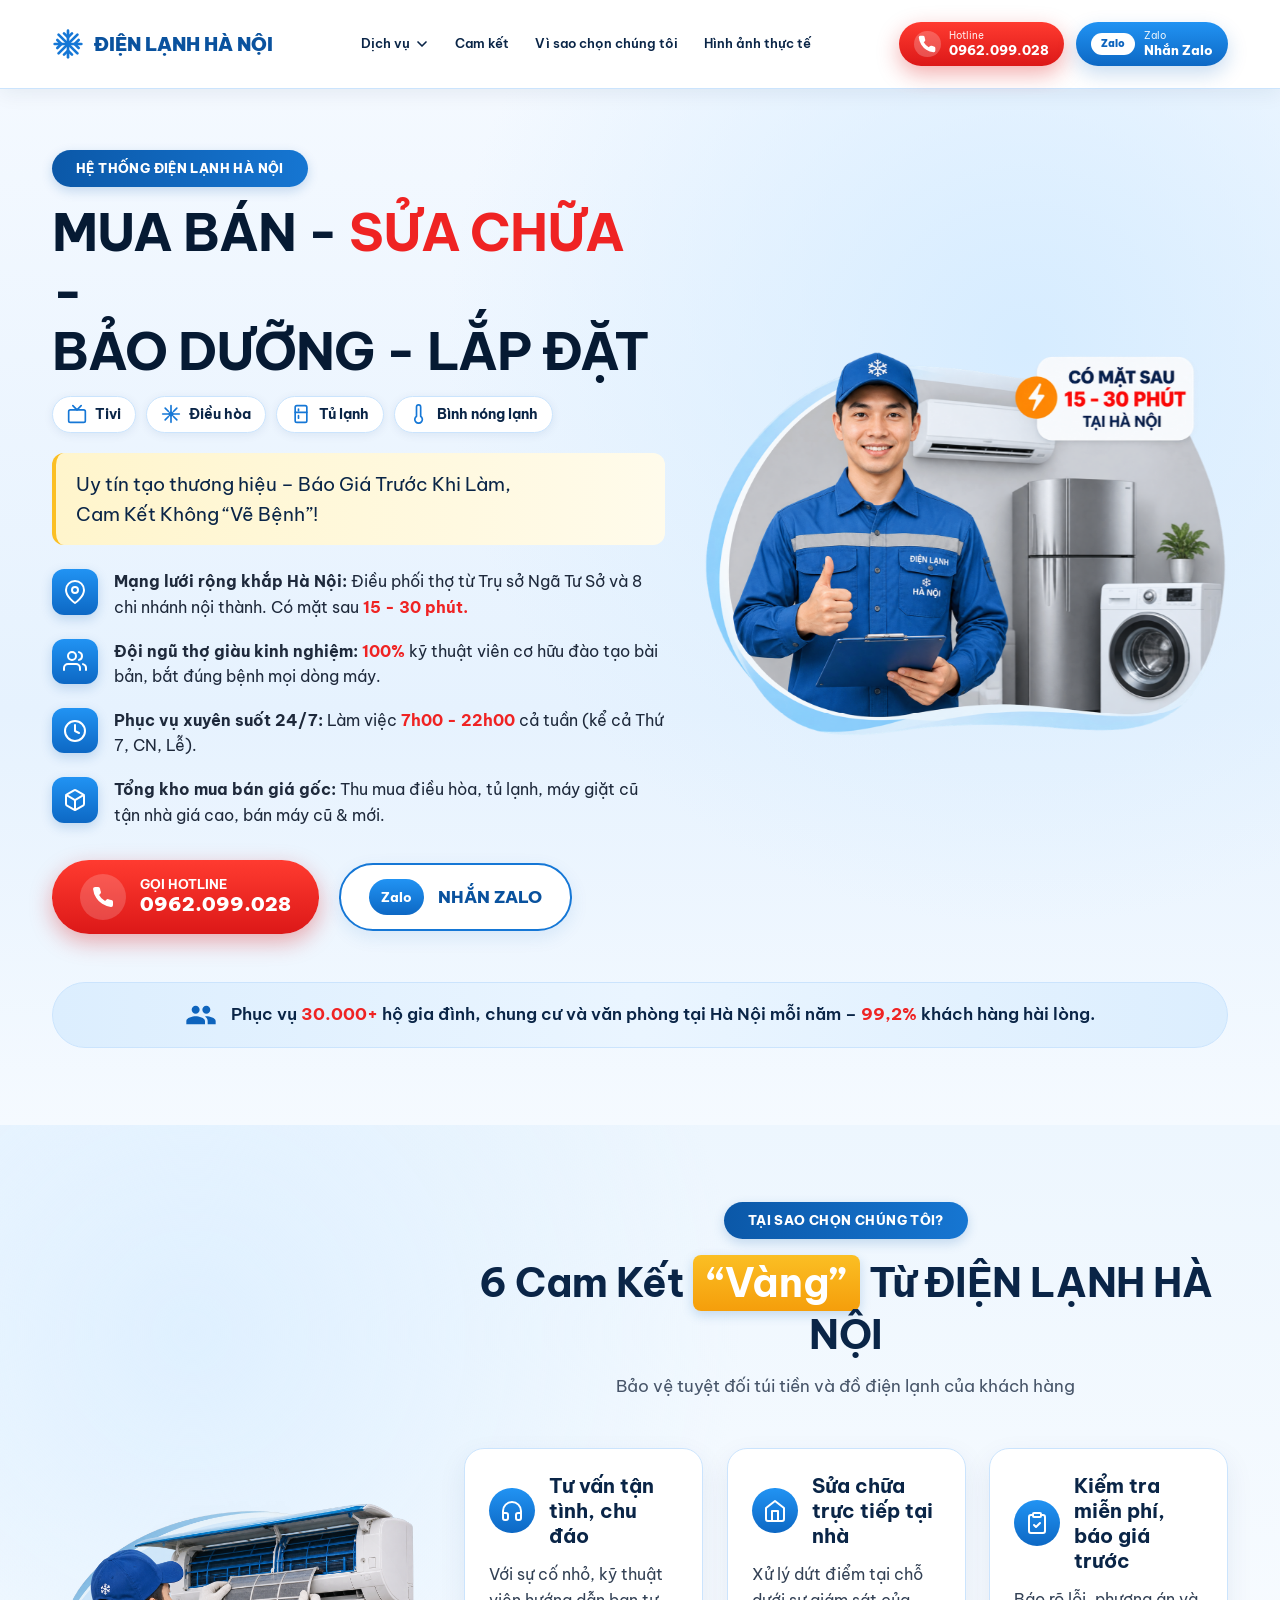
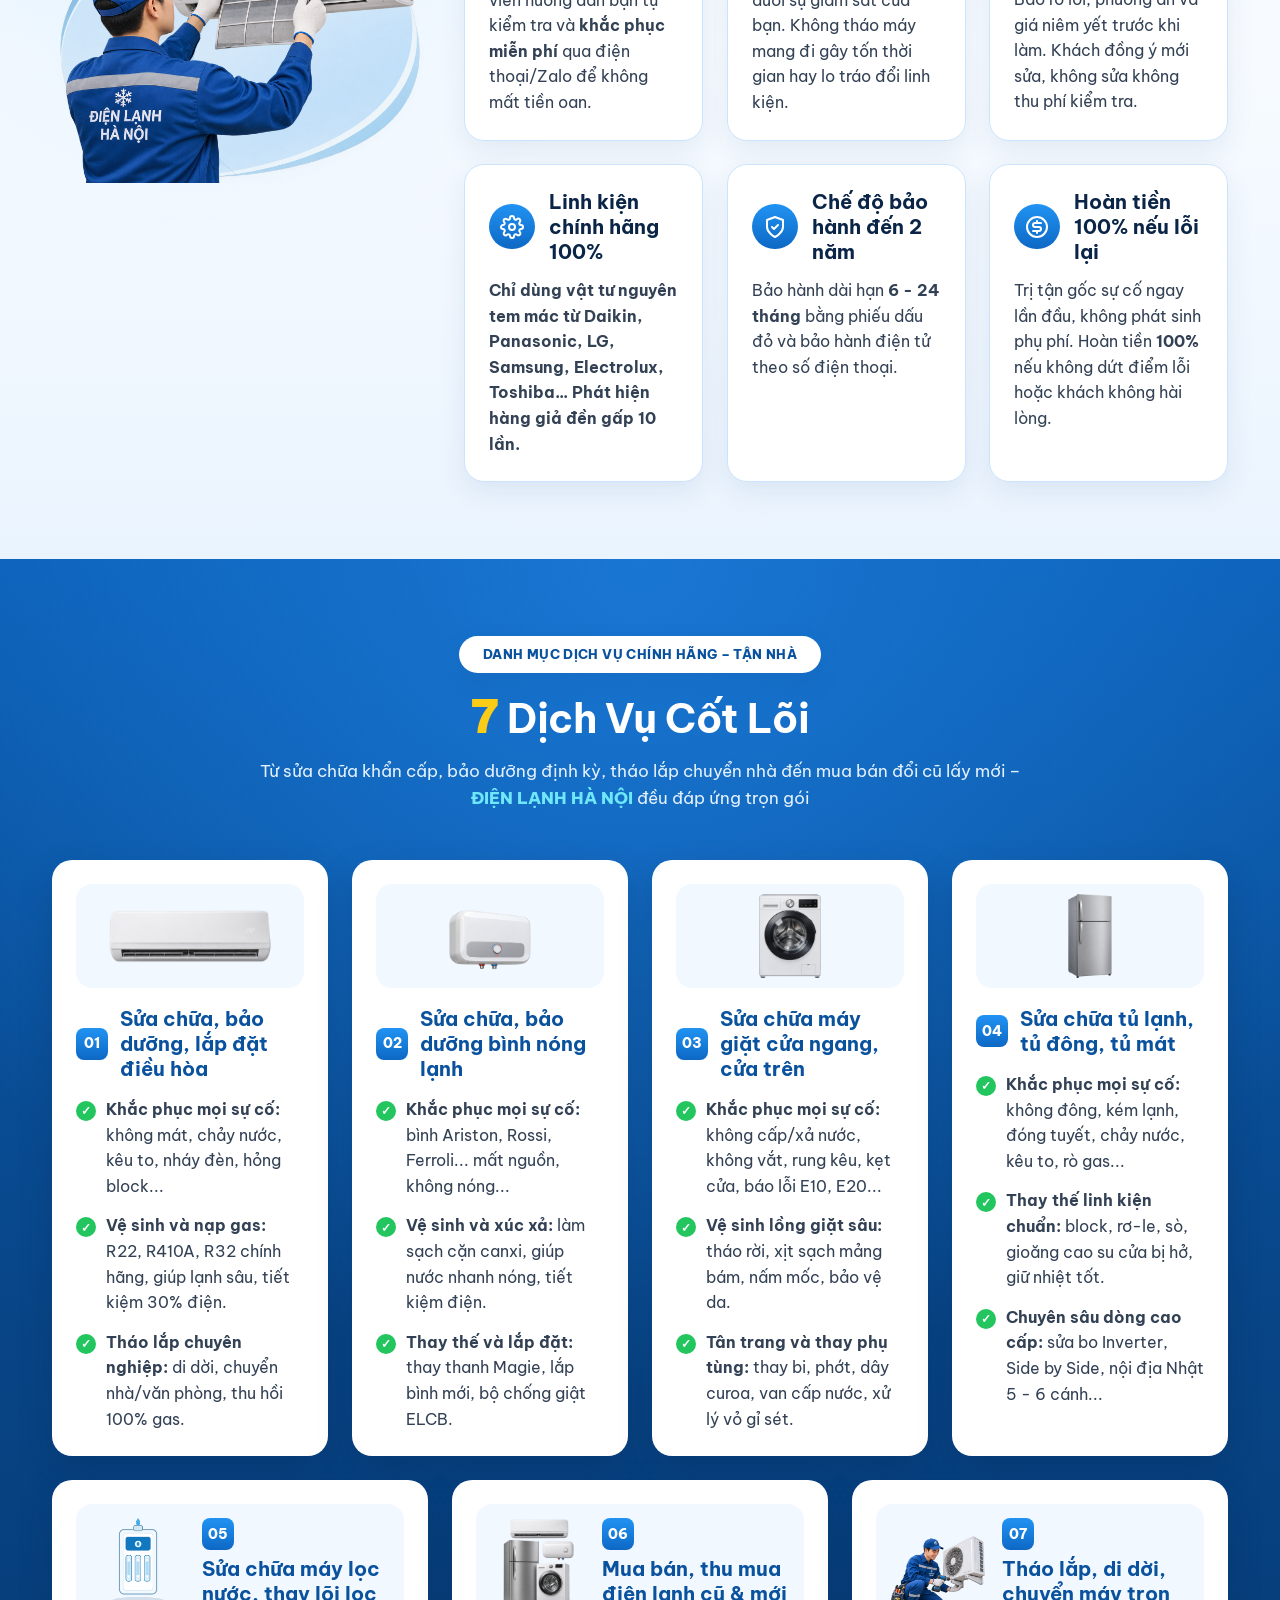
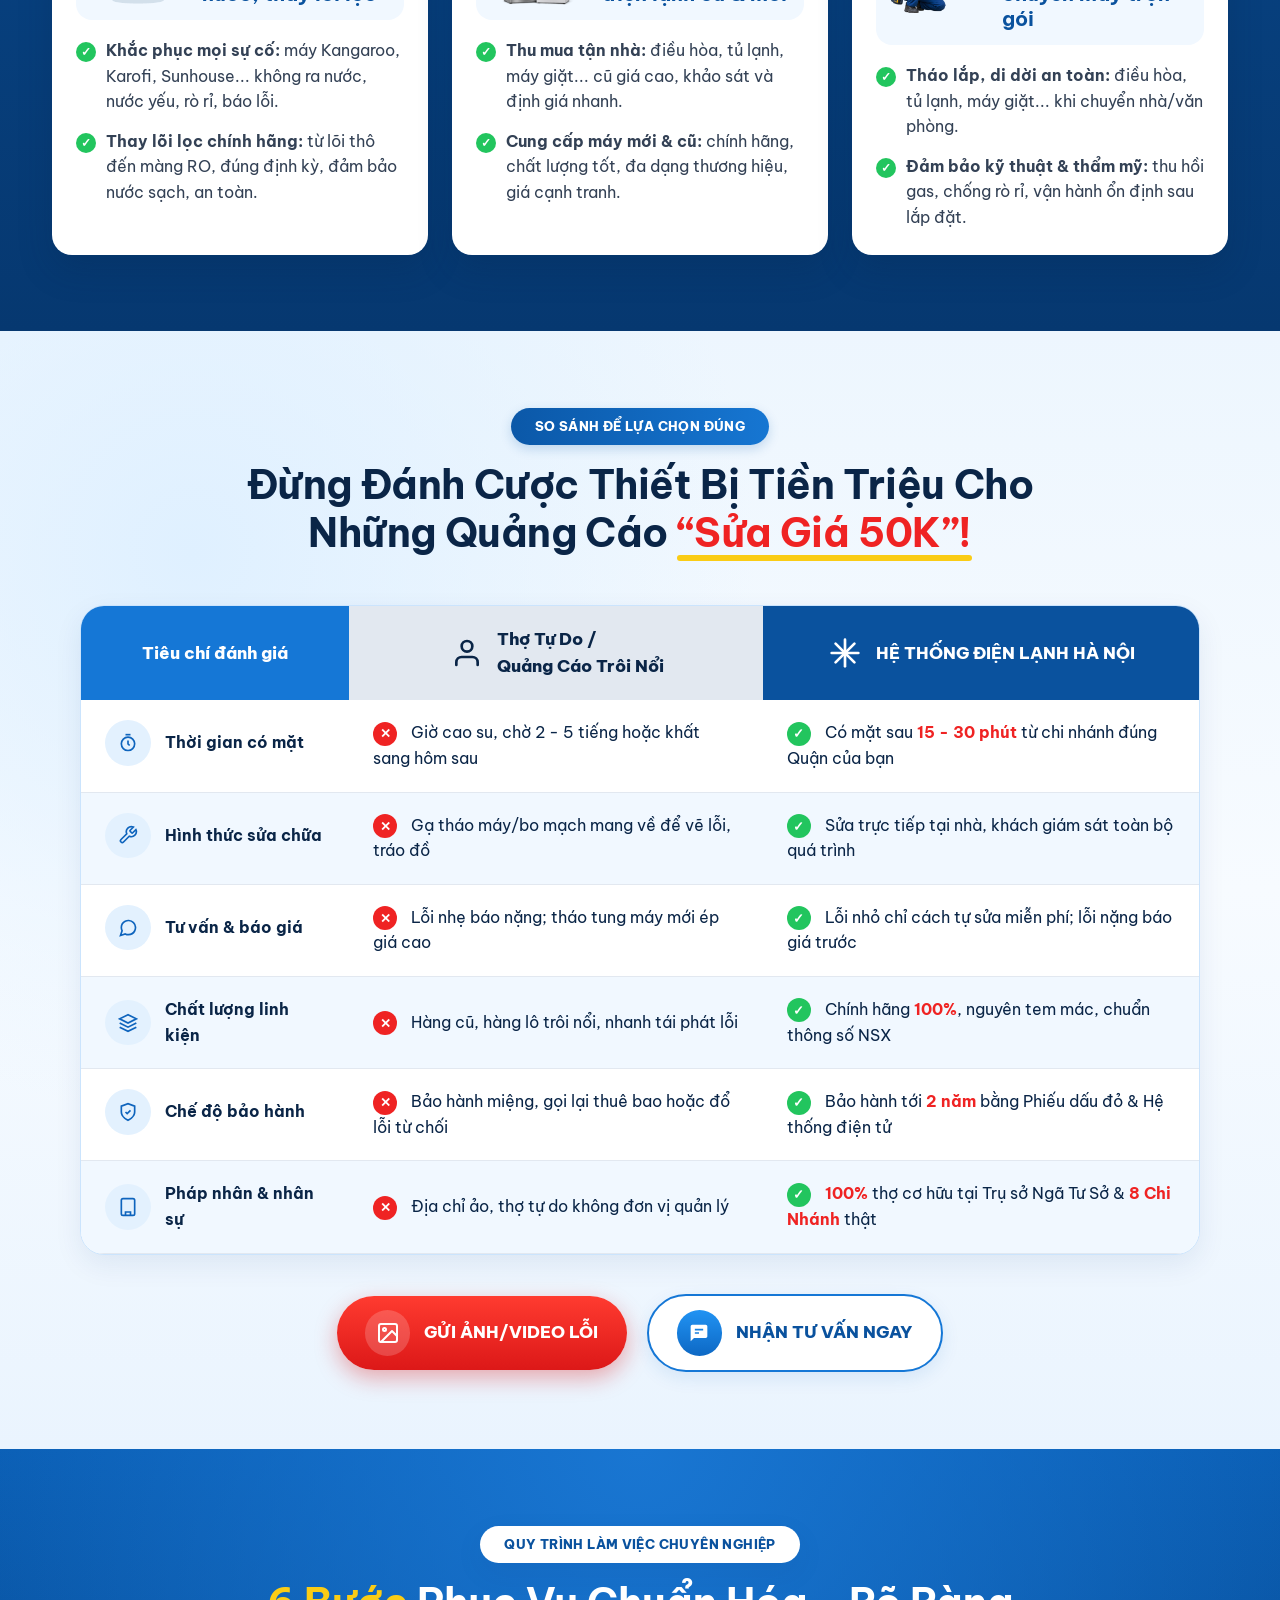
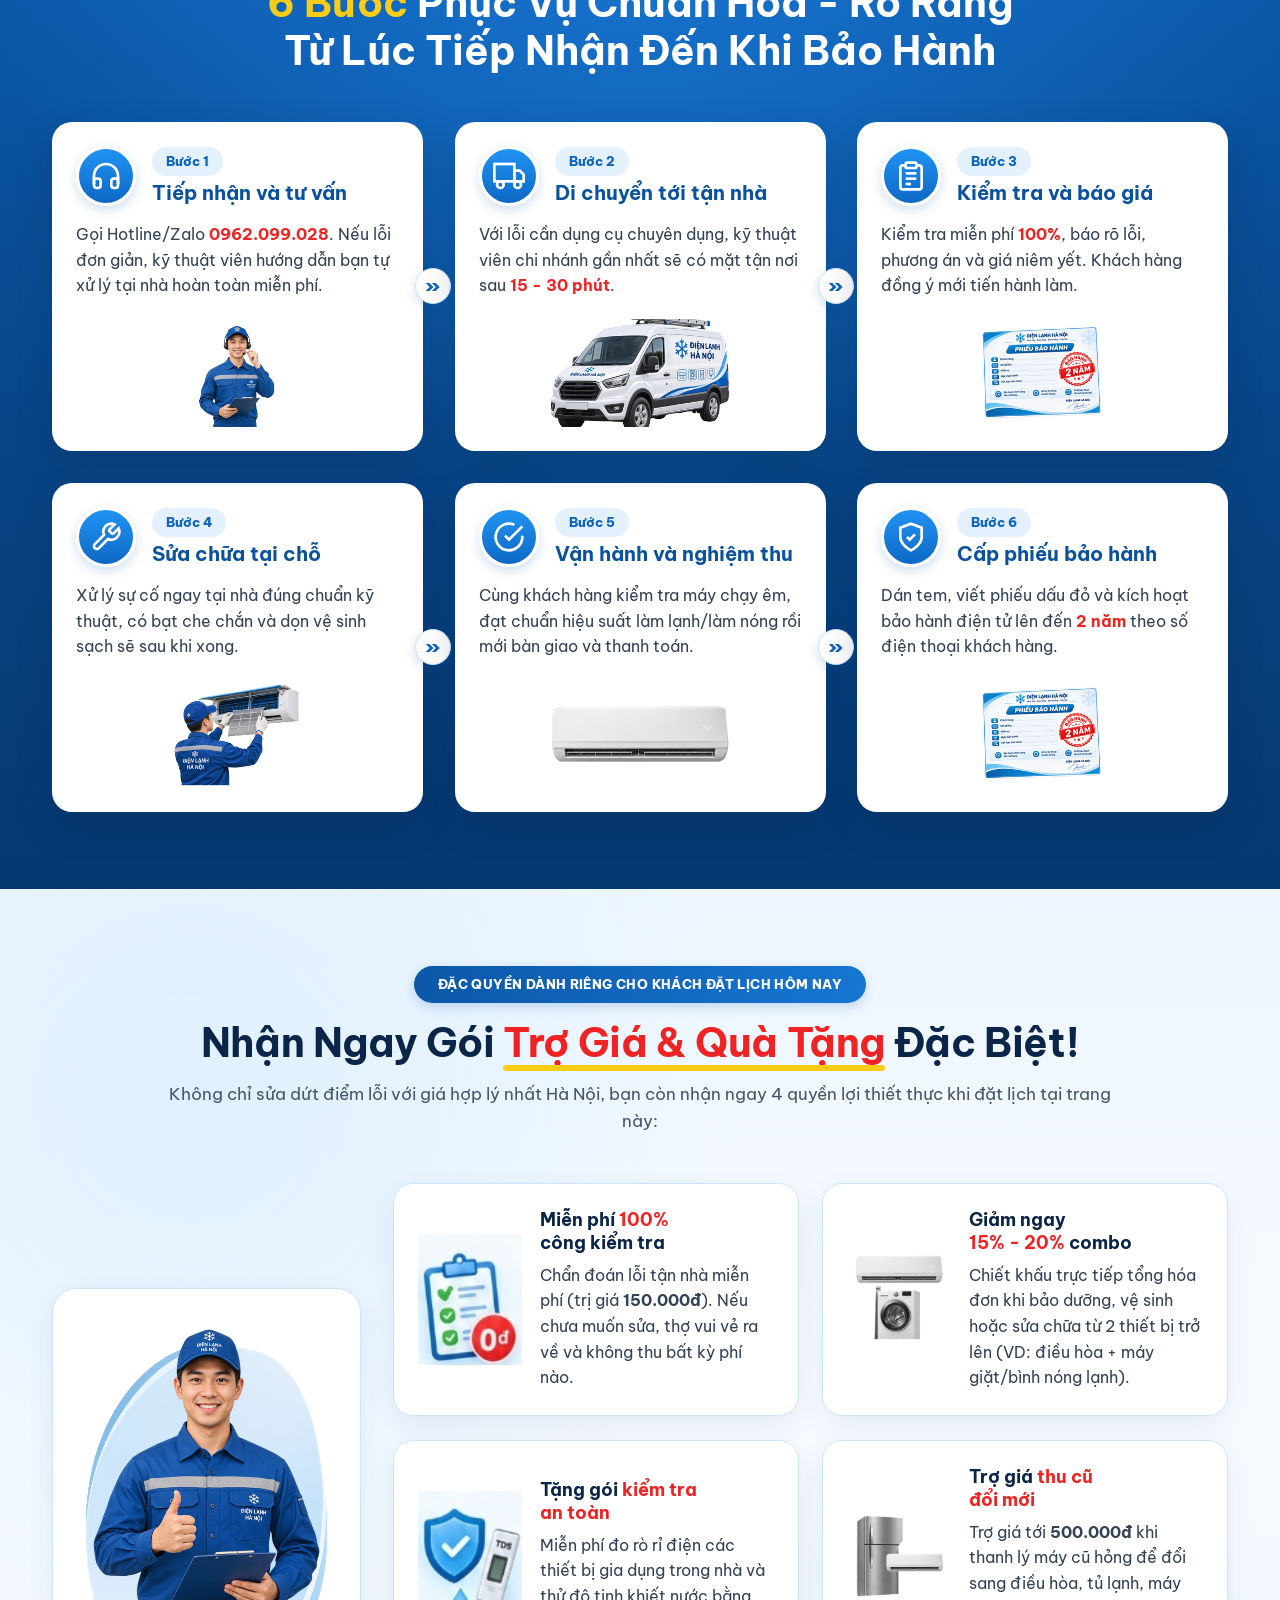
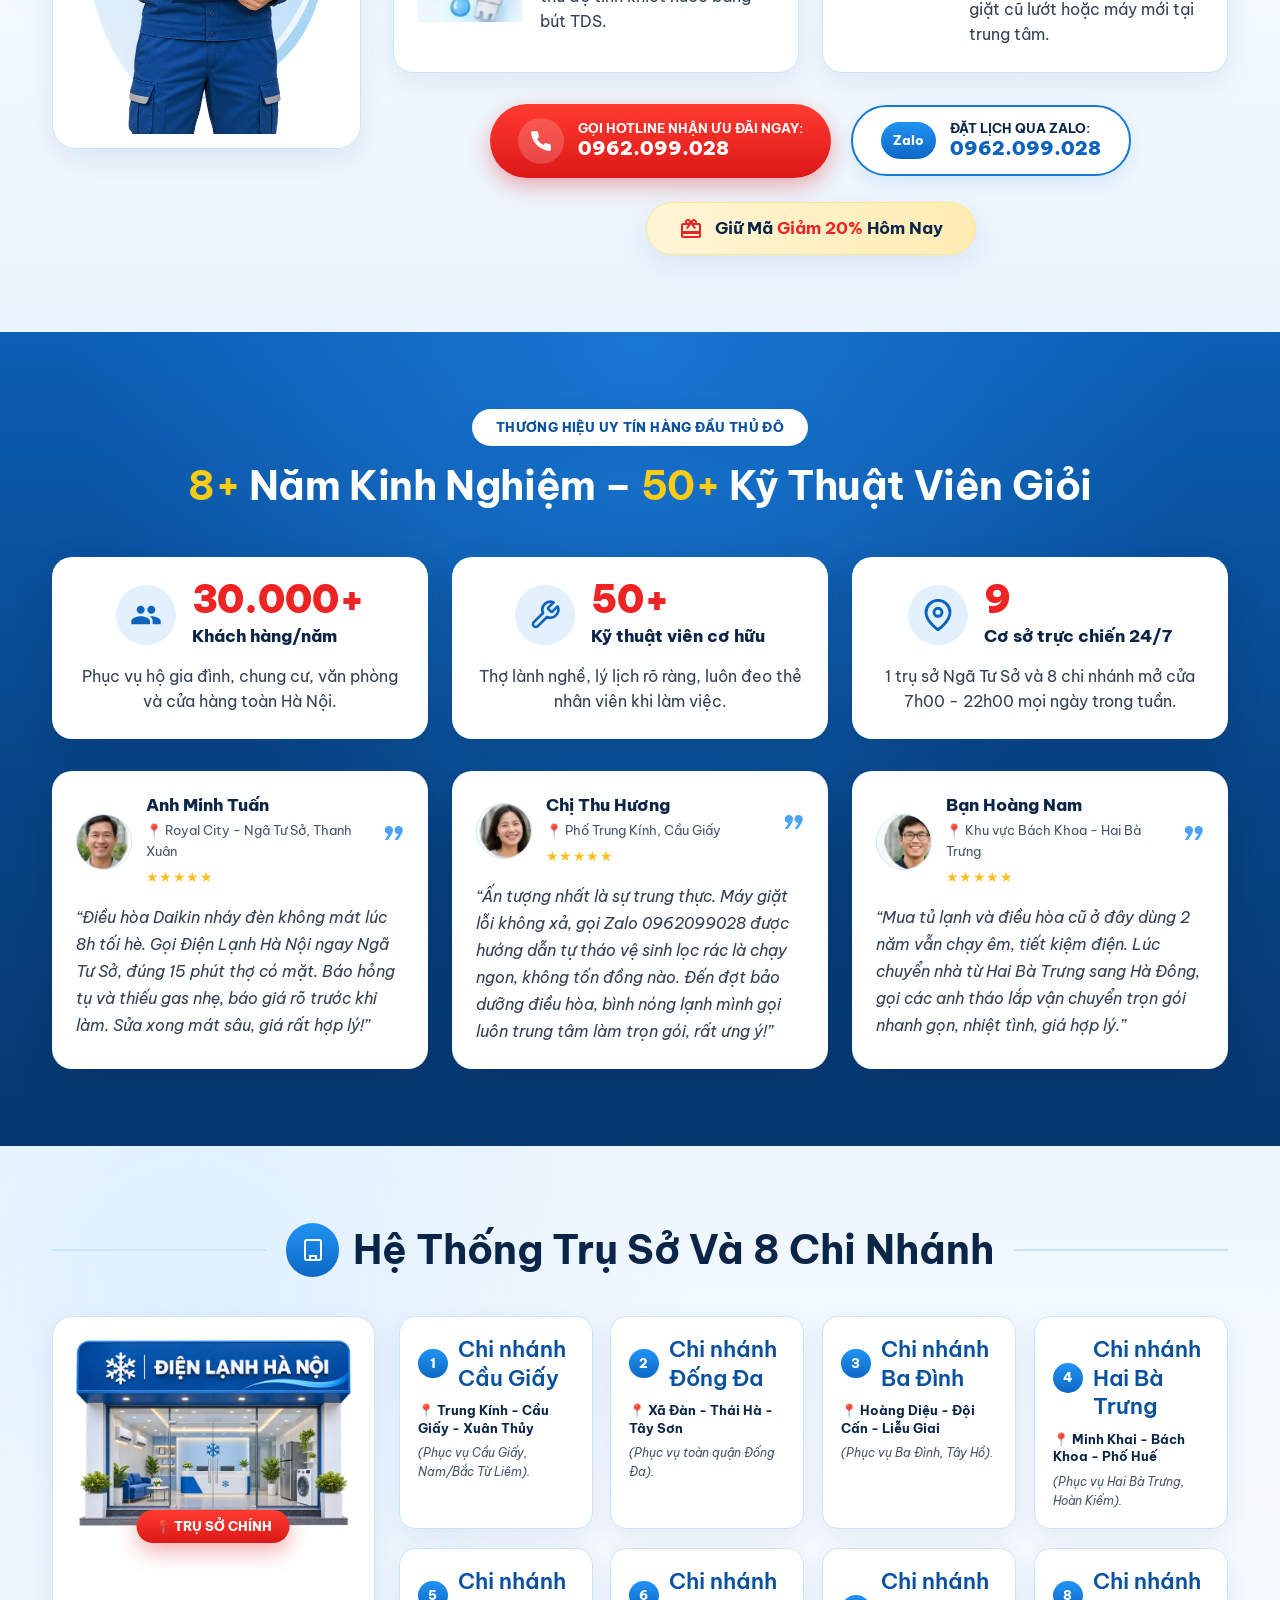
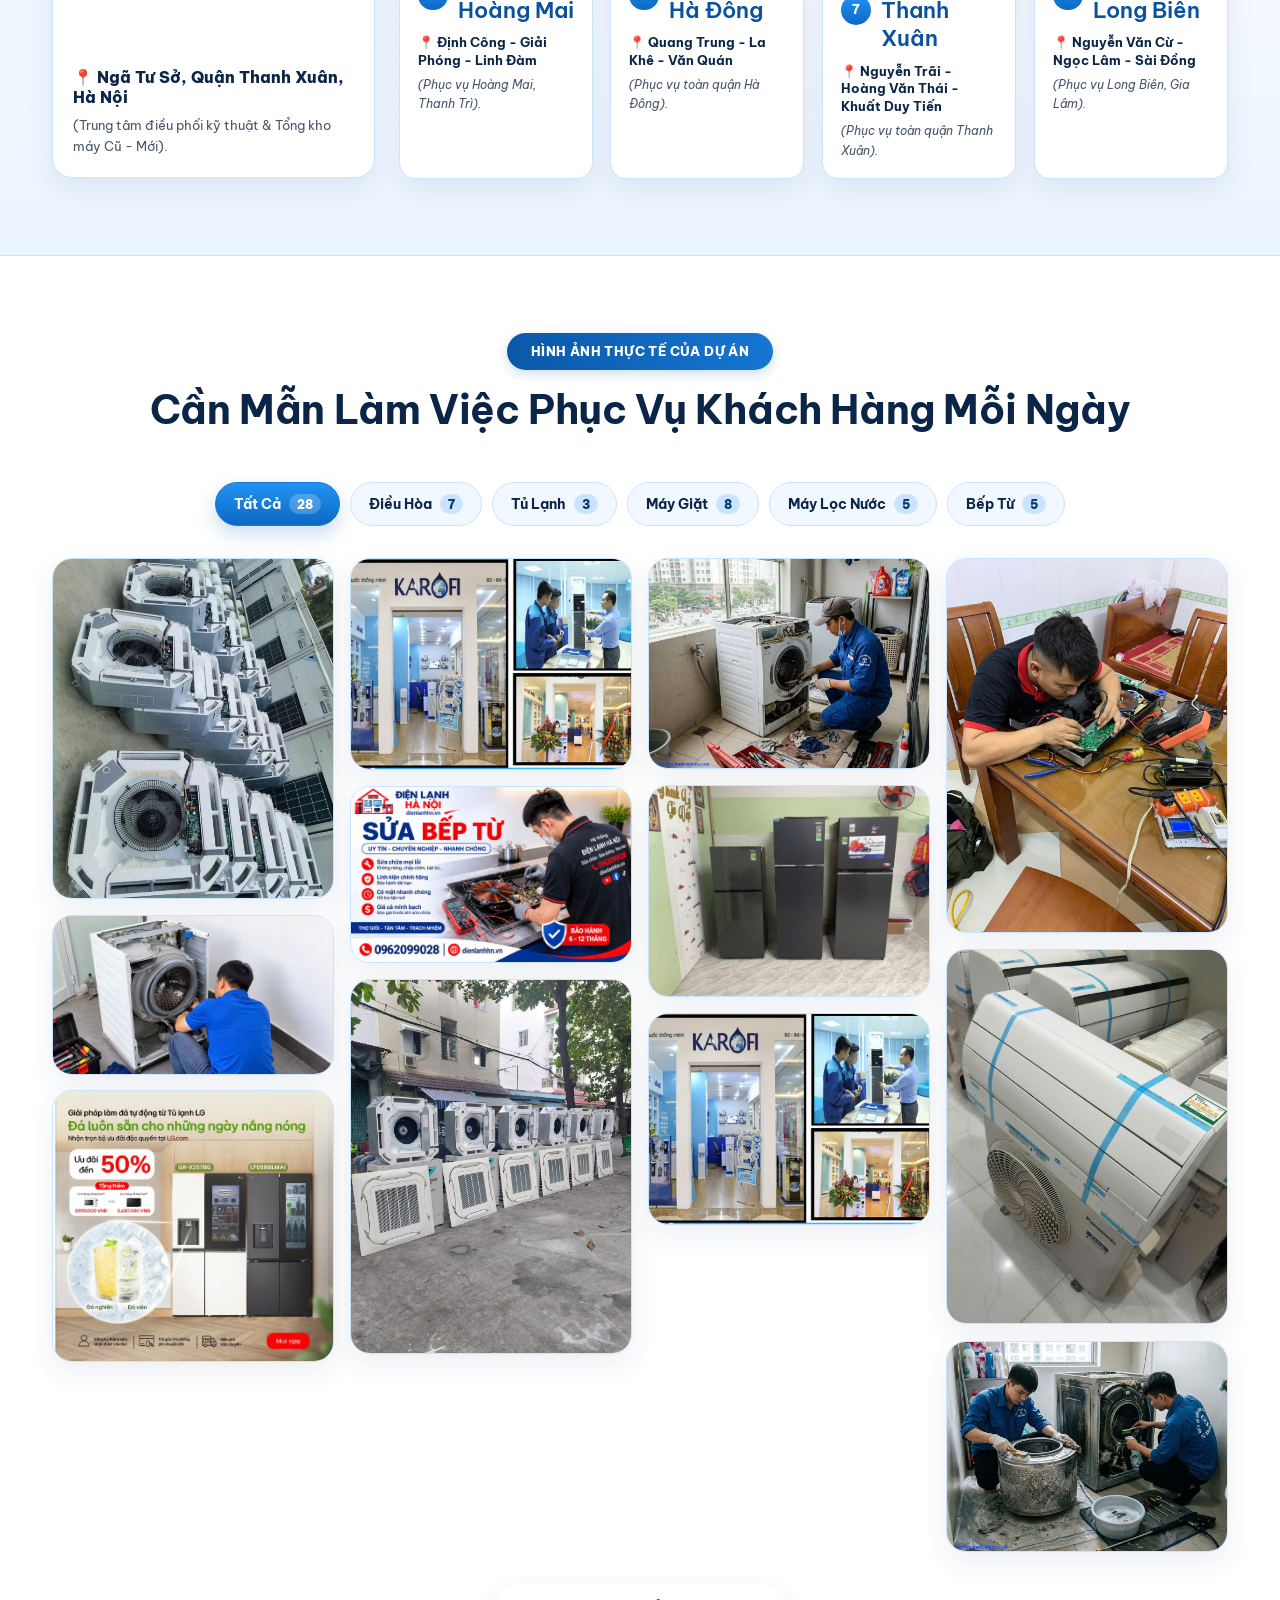
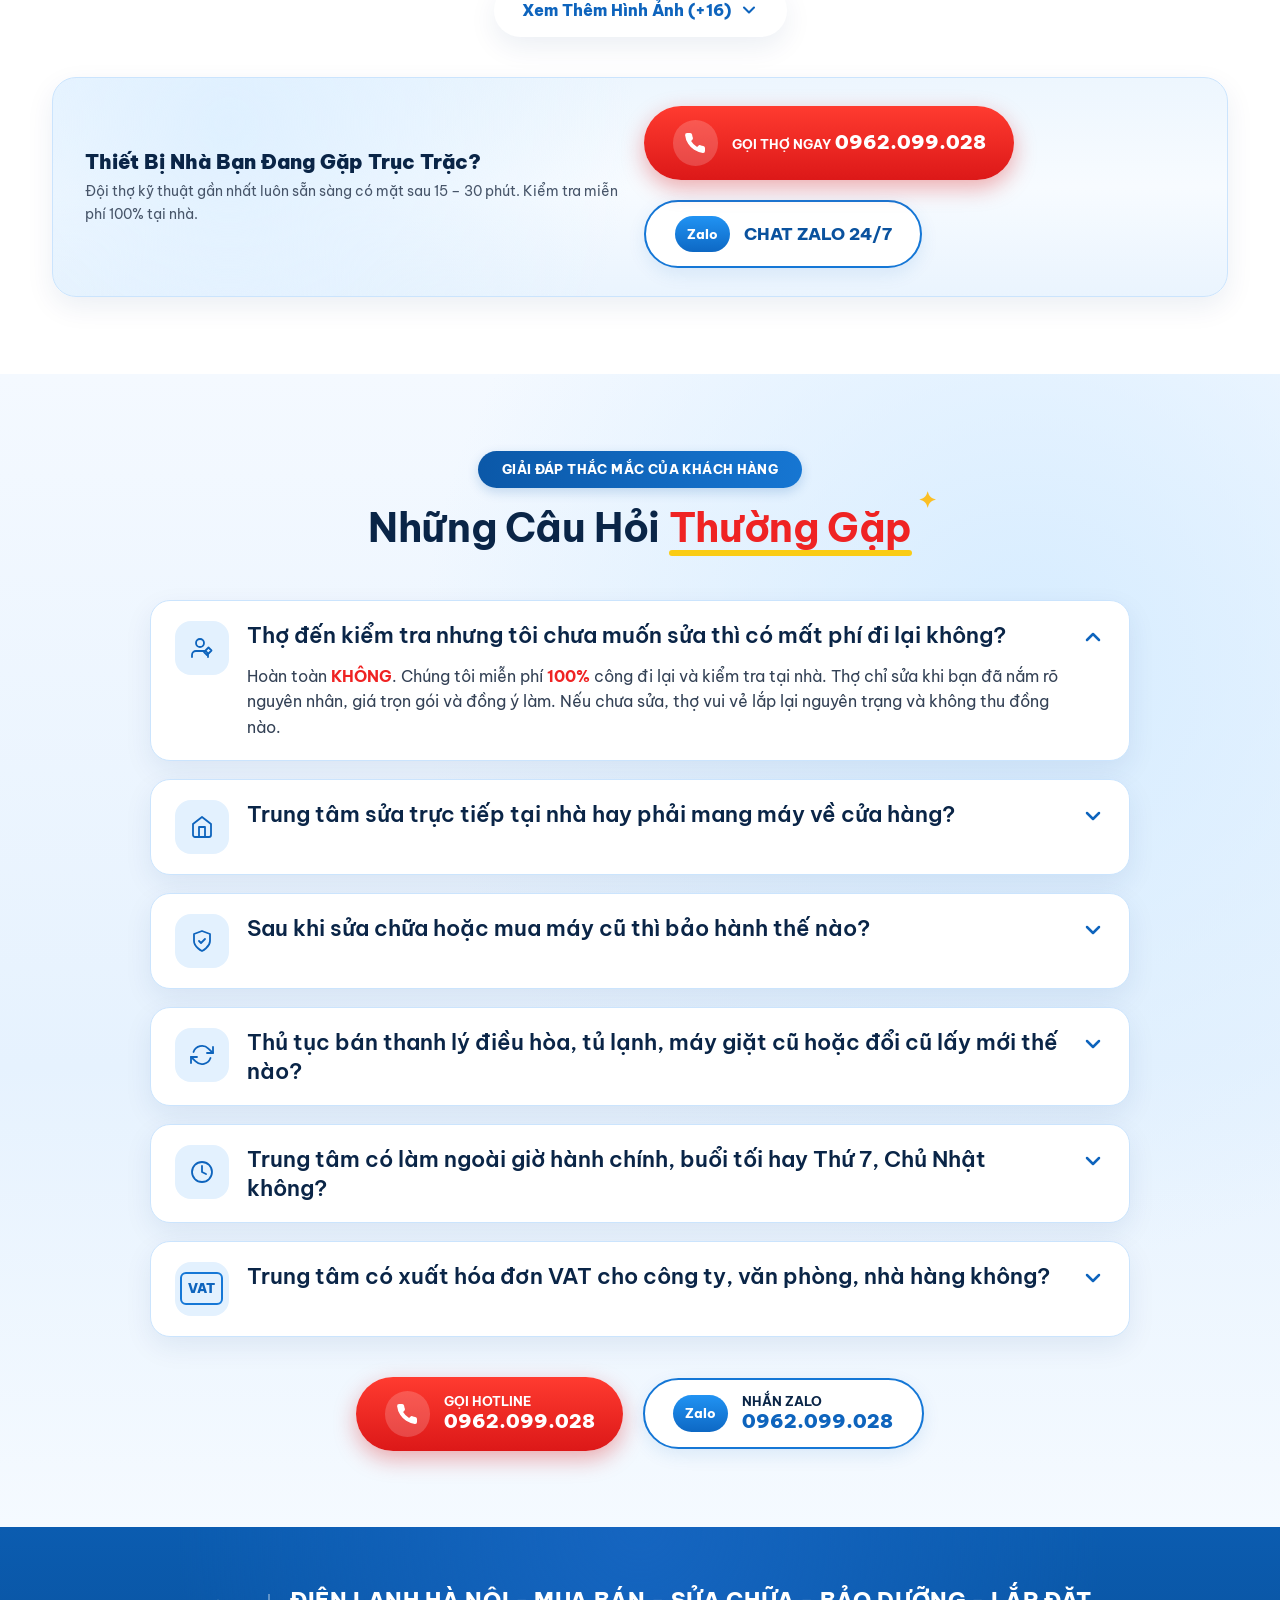
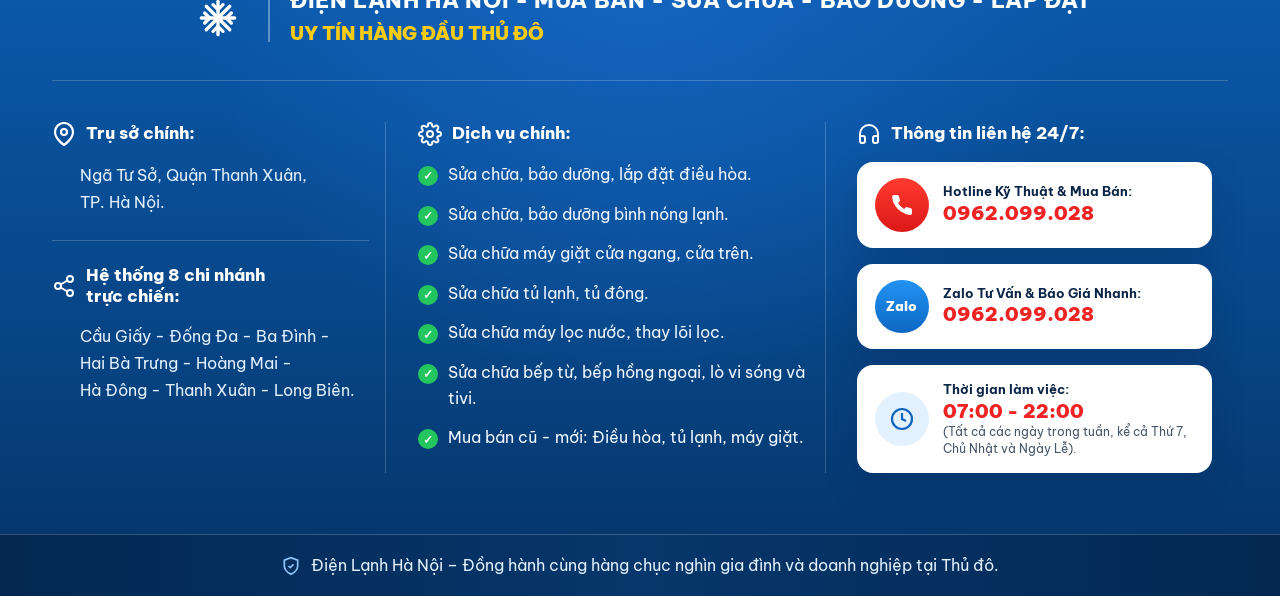
==== index.html @ a849b81b "feat: landing page Điện Lạnh Hà Nội uy tín với SEO, responsive, và gallery hình ảnh thực tế" ====
<!DOCTYPE html>
<html lang="vi">
<head>
  <meta charset="UTF-8">
  <meta http-equiv="X-UA-Compatible" content="IE=edge">
  <meta name="viewport" content="width=device-width, initial-scale=1.0">

  <!-- ==================== SEO META TAGS ==================== -->
  <title>Điện Lạnh Hà Nội - Mua Bán - Sửa Chữa - Bảo Dưỡng - Lắp Đặt Uy Tín Hàng Đầu Thủ Đô</title>
  <meta name="description" content="Hệ thống Điện Lạnh Hà Nội - Trụ sở chính Ngã Tư Sở &amp; 8 chi nhánh nội thành. Chuyên sửa chữa, bảo dưỡng điều hòa, tủ lạnh, máy giặt, bình nóng lạnh, máy lọc nước tại nhà. Thợ giỏi có mặt sau 15 - 30 phút, bảo hành 6 - 24 tháng.">
  <meta name="keywords" content="điện lạnh hà nội, sửa điều hòa hà nội, sửa máy giặt tại nhà, sửa tủ lạnh hà nội, sửa bình nóng lạnh, sửa máy lọc nước, bảo dưỡng điều hòa, nạp gas điều hòa, thợ điện lạnh hà nội">
  <meta name="author" content="Điện Lạnh Hà Nội">
  <meta name="robots" content="index, follow, max-snippet:-1, max-image-preview:large, max-video-preview:-1">
  <link rel="canonical" href="https://dienlanhhanoi.com.vn/">

  <!-- ==================== GEO & LOCAL SEO ==================== -->
  <meta name="geo.region" content="VN-HN">
  <meta name="geo.placename" content="Hà Nội">
  <meta name="geo.position" content="21.0031;105.8202">
  <meta name="ICBM" content="21.0031, 105.8202">

  <!-- ==================== OPEN GRAPH (FACEBOOK, ZALO) ==================== -->
  <meta property="og:locale" content="vi_VN">
  <meta property="og:type" content="website">
  <meta property="og:url" content="https://dienlanhhanoi.com.vn/">
  <meta property="og:site_name" content="Hệ Thống Điện Lạnh Hà Nội">
  <meta property="og:title" content="Điện Lạnh Hà Nội - Dịch Vụ Sửa Chữa Tại Nhà Uy Tín Hàng Đầu">
  <meta property="og:description" content="Có mặt sau 15 - 30 phút khắp 12 Quận Hà Nội. Sửa chữa trực tiếp tại nhà, minh bạch báo giá, linh kiện chính hãng, bảo hành 6 - 24 tháng. Hotline 24/7: 0962.099.028.">
  <meta property="og:image" content="assets/og-image.jpg">
  <meta property="og:image:secure_url" content="assets/og-image.jpg">
  <meta property="og:image:width" content="1200">
  <meta property="og:image:height" content="630">
  <meta property="og:image:type" content="image/jpeg">
  <meta property="og:image:alt" content="Kỹ thuật viên Điện Lạnh Hà Nội phục vụ tại nhà">

  <!-- ==================== TWITTER CARD ==================== -->
  <meta name="twitter:card" content="summary_large_image">
  <meta name="twitter:title" content="Điện Lạnh Hà Nội - Sửa Chữa, Bảo Dưỡng Tại Nhà Uy Tín">
  <meta name="twitter:description" content="Hệ thống 8 chi nhánh nội thành Hà Nội. Có mặt sau 15 - 30 phút. Báo giá trước, sửa tại chỗ, bảo hành dài hạn. Hotline: 0962.099.028.">
  <meta name="twitter:image" content="assets/og-image.jpg">
  <meta name="twitter:image:alt" content="Điện Lạnh Hà Nội - Phục vụ 24/7">

  <!-- ==================== FAVICONS & ICONS ==================== -->
  <link rel="icon" href="favicon.ico" sizes="48x48">
  <link rel="icon" href="assets/favicon.svg" type="image/svg+xml">
  <link rel="icon" type="image/png" sizes="32x32" href="assets/favicon-32x32.png">
  <link rel="icon" type="image/png" sizes="16x16" href="assets/favicon-16x16.png">
  <link rel="apple-touch-icon" sizes="180x180" href="assets/apple-touch-icon.png">
  <link rel="manifest" href="site.webmanifest">

  <!-- ==================== MOBILE & THEME ==================== -->
  <meta name="theme-color" content="#0356c7">
  <meta name="msapplication-TileColor" content="#0356c7">
  <meta name="application-name" content="Điện Lạnh HN">
  <meta name="apple-mobile-web-app-title" content="Điện Lạnh HN">
  <meta name="apple-mobile-web-app-capable" content="yes">
  <meta name="apple-mobile-web-app-status-bar-style" content="default">
  <meta name="format-detection" content="telephone=no">

  <!-- ==================== PRECONNECT & FONTS ==================== -->
  <link rel="preconnect" href="https://fonts.googleapis.com">
  <link rel="preconnect" href="https://fonts.gstatic.com" crossorigin>
  <link href="https://fonts.googleapis.com/css2?family=Be+Vietnam+Pro:ital,wght@0,400;0,500;0,600;0,700;0,800;0,900;1,400;1,500&display=swap" rel="stylesheet">
  <link rel="stylesheet" href="style.css">

  <!-- ==================== SCHEMA.ORG (JSON-LD) ==================== -->
  <script type="application/ld+json">
  {
    "@context": "https://schema.org",
    "@type": "HVACBusiness",
    "name": "Hệ Thống Điện Lạnh Hà Nội",
    "alternateName": "Điện Lạnh Hà Nội",
    "image": "https://dienlanhhanoi.com.vn/assets/og-image.jpg",
    "url": "https://dienlanhhanoi.com.vn/",
    "telephone": "0962099028",
    "priceRange": "50.000đ - 1.000.000đ",
    "address": {
      "@type": "PostalAddress",
      "streetAddress": "Ngã Tư Sở",
      "addressLocality": "Quận Thanh Xuân",
      "addressRegion": "Hà Nội",
      "postalCode": "100000",
      "addressCountry": "VN"
    },
    "geo": {
      "@type": "GeoCoordinates",
      "latitude": 21.0031,
      "longitude": 105.8202
    },
    "openingHoursSpecification": {
      "@type": "OpeningHoursSpecification",
      "dayOfWeek": [
        "Monday",
        "Tuesday",
        "Wednesday",
        "Thursday",
        "Friday",
        "Saturday",
        "Sunday"
      ],
      "opens": "00:00",
      "closes": "23:59"
    },
    "areaServed": {
      "@type": "AdministrativeArea",
      "name": "Hà Nội"
    },
    "aggregateRating": {
      "@type": "AggregateRating",
      "ratingValue": "4.9",
      "reviewCount": "1250",
      "bestRating": "5",
      "worstRating": "1"
    },
    "hasOfferCatalog": {
      "@type": "OfferCatalog",
      "name": "Dịch vụ Điện Lạnh Hà Nội",
      "itemListElement": [
        {
          "@type": "Offer",
          "itemOffered": {
            "@type": "Service",
            "name": "Sửa chữa, bảo dưỡng điều hòa tại nhà"
          }
        },
        {
          "@type": "Offer",
          "itemOffered": {
            "@type": "Service",
            "name": "Sửa chữa máy giặt cửa ngang, cửa trên"
          }
        },
        {
          "@type": "Offer",
          "itemOffered": {
            "@type": "Service",
            "name": "Sửa chữa tủ lạnh, tủ đông, tủ mát"
          }
        },
        {
          "@type": "Offer",
          "itemOffered": {
            "@type": "Service",
            "name": "Sửa chữa bình nóng lạnh"
          }
        },
        {
          "@type": "Offer",
          "itemOffered": {
            "@type": "Service",
            "name": "Sửa chữa máy lọc nước và thay lõi lọc"
          }
        }
      ]
    }
  }
  </script>
</head>
<body>

  <!-- ==================== HEADER / NAVBAR ==================== -->
  <header class="site-header" id="top">
    <div class="container site-header__inner">
      <a href="#top" class="brand-logo" aria-label="Điện Lạnh Hà Nội">
        <span class="brand-logo__icon" aria-hidden="true">
          <svg viewBox="0 0 24 24" fill="none" stroke="currentColor" stroke-width="2" stroke-linecap="round" stroke-linejoin="round">
            <line x1="12" y1="2" x2="12" y2="22"></line>
            <line x1="2" y1="12" x2="22" y2="12"></line>
            <line x1="4.93" y1="4.93" x2="19.07" y2="19.07"></line>
            <line x1="19.07" y1="4.93" x2="4.93" y2="19.07"></line>
            <polyline points="9 4 12 7 15 4"></polyline>
            <polyline points="15 20 12 17 9 20"></polyline>
            <polyline points="4 9 7 12 4 15"></polyline>
            <polyline points="20 15 17 12 20 9"></polyline>
          </svg>
        </span>
        <span class="brand-logo__text">
          <strong class="brand-logo__name">ĐIỆN LẠNH HÀ NỘI</strong>
        </span>
      </a>

      <nav class="main-nav" aria-label="Điều hướng chính">
        <ul class="main-nav__list">
          <li class="main-nav__item">
            <a href="#dich-vu" class="main-nav__link">
              Dịch vụ
              <svg class="main-nav__chevron" viewBox="0 0 24 24" fill="none" stroke="currentColor" stroke-width="2.5" stroke-linecap="round" stroke-linejoin="round">
                <polyline points="6 9 12 15 18 9"></polyline>
              </svg>
            </a>
          </li>
          <li class="main-nav__item">
            <a href="#cam-ket" class="main-nav__link">Cam kết</a>
          </li>
          <li class="main-nav__item">
            <a href="#vi-sao-chon" class="main-nav__link">Vì sao chọn chúng tôi</a>
          </li>
          <li class="main-nav__item">
            <a href="#hinh-anh" class="main-nav__link">Hình ảnh thực tế</a>
          </li>
        </ul>
      </nav>

      <div class="site-header__actions">
        <a href="tel:0962099028" class="header-btn header-btn--hotline">
          <span class="header-btn__icon" aria-hidden="true">
            <svg viewBox="0 0 24 24" fill="currentColor">
              <path d="M22 16.92v3a2 2 0 0 1-2.18 2 19.79 19.79 0 0 1-8.63-3.07 19.5 19.5 0 0 1-6-6 19.79 19.79 0 0 1-3.07-8.67A2 2 0 0 1 4.11 2h3a2 2 0 0 1 2 1.72 12.84 12.84 0 0 0 .7 2.81 2 2 0 0 1-.45 2.11L8.09 9.91a16 16 0 0 0 6 6l1.27-1.27a2 2 0 0 1 2.11-.45 12.84 12.84 0 0 0 2.81.7A2 2 0 0 1 22 16.92z"></path>
            </svg>
          </span>
          <span class="header-btn__content">
            <small class="header-btn__label">Hotline</small>
            <strong class="header-btn__value">0962.099.028</strong>
          </span>
        </a>

        <a href="https://zalo.me/0962099028" target="_blank" rel="noopener noreferrer" class="header-btn header-btn--zalo">
          <span class="header-btn__zalo-badge" aria-hidden="true">Zalo</span>
          <span class="header-btn__content">
            <small class="header-btn__label">Zalo</small>
            <strong class="header-btn__value">Nhắn Zalo</strong>
          </span>
        </a>
      </div>

      <button class="mobile-menu-toggle" type="button" aria-label="Mở menu" aria-expanded="false">
        <svg viewBox="0 0 24 24" fill="none" stroke="currentColor" stroke-width="2.2" stroke-linecap="round">
          <line x1="3" y1="6" x2="21" y2="6"></line>
          <line x1="3" y1="12" x2="21" y2="12"></line>
          <line x1="3" y1="18" x2="21" y2="18"></line>
        </svg>
      </button>
    </div>
  </header>

  <main>
    <!-- ==================== SECTION 1: HERO ==================== -->
    <section class="hero-section" id="trang-chu">
      <div class="container">
        <div class="hero-section__grid">
          <!-- Left Column -->
          <div class="hero-section__content">
            <div class="section-badge section-badge--blue">HỆ THỐNG ĐIỆN LẠNH HÀ NỘI</div>

            <h1 class="hero-section__title">
              MUA BÁN - <span class="text-accent-red">SỬA CHỮA</span> -<br>
              BẢO DƯỠNG - LẮP ĐẶT
            </h1>

            <div class="hero-tags" aria-label="Các thiết bị điện lạnh phục vụ">
              <div class="hero-tag">
                <span class="hero-tag__icon" aria-hidden="true">
                  <svg viewBox="0 0 24 24" fill="none" stroke="currentColor" stroke-width="2" stroke-linecap="round" stroke-linejoin="round">
                    <rect x="2" y="7" width="20" height="15" rx="2" ry="2"></rect>
                    <polyline points="17 2 12 7 7 2"></polyline>
                  </svg>
                </span>
                <span class="hero-tag__label">Tivi</span>
              </div>

              <div class="hero-tag">
                <span class="hero-tag__icon" aria-hidden="true">
                  <svg viewBox="0 0 24 24" fill="none" stroke="currentColor" stroke-width="2" stroke-linecap="round" stroke-linejoin="round">
                    <path d="M12 2v20M2 12h20M19 19l-4-4M5 5l4 4M19 5l-4 4M5 19l4-4"></path>
                    <circle cx="12" cy="12" r="2"></circle>
                  </svg>
                </span>
                <span class="hero-tag__label">Điều hòa</span>
              </div>

              <div class="hero-tag">
                <span class="hero-tag__icon" aria-hidden="true">
                  <svg viewBox="0 0 24 24" fill="none" stroke="currentColor" stroke-width="2" stroke-linecap="round" stroke-linejoin="round">
                    <rect x="5" y="2" width="14" height="20" rx="2"></rect>
                    <line x1="5" y1="10" x2="19" y2="10"></line>
                    <line x1="9" y1="6" x2="9" y2="8"></line>
                    <line x1="9" y1="14" x2="9" y2="17"></line>
                  </svg>
                </span>
                <span class="hero-tag__label">Tủ lạnh</span>
              </div>

              <div class="hero-tag">
                <span class="hero-tag__icon" aria-hidden="true">
                  <svg viewBox="0 0 24 24" fill="none" stroke="currentColor" stroke-width="2" stroke-linecap="round" stroke-linejoin="round">
                    <path d="M14 14.76V3.5a2.5 2.5 0 0 0-5 0v11.26a4.5 4.5 0 1 0 5 0z"></path>
                  </svg>
                </span>
                <span class="hero-tag__label">Bình nóng lạnh</span>
              </div>
            </div>

            <div class="hero-section__highlight-box">
              <p class="hero-section__highlight-text">
                Uy tín tạo thương hiệu – Báo Giá Trước Khi Làm,<br>
                Cam Kết Không “Vẽ Bệnh”!
              </p>
            </div>

            <ul class="hero-features">
              <li class="hero-features__item">
                <span class="hero-features__icon" aria-hidden="true">
                  <svg viewBox="0 0 24 24" fill="none" stroke="currentColor" stroke-width="2" stroke-linecap="round" stroke-linejoin="round">
                    <path d="M21 10c0 7-9 13-9 13s-9-6-9-13a9 9 0 0 1 18 0z"></path>
                    <circle cx="12" cy="10" r="3"></circle>
                  </svg>
                </span>
                <div class="hero-features__text">
                  <strong>Mạng lưới rộng khắp Hà Nội:</strong> Điều phối thợ từ Trụ sở Ngã Tư Sở và 8 chi nhánh nội thành. Có mặt sau <span class="text-accent-red-bold">15 - 30 phút.</span>
                </div>
              </li>

              <li class="hero-features__item">
                <span class="hero-features__icon" aria-hidden="true">
                  <svg viewBox="0 0 24 24" fill="none" stroke="currentColor" stroke-width="2" stroke-linecap="round" stroke-linejoin="round">
                    <path d="M17 21v-2a4 4 0 0 0-4-4H5a4 4 0 0 0-4 4v2"></path>
                    <circle cx="9" cy="7" r="4"></circle>
                    <path d="M23 21v-2a4 4 0 0 0-3-3.87"></path>
                    <path d="M16 3.13a4 4 0 0 1 0 7.75"></path>
                  </svg>
                </span>
                <div class="hero-features__text">
                  <strong>Đội ngũ thợ giàu kinh nghiệm:</strong> <span class="text-accent-red-bold">100%</span> kỹ thuật viên cơ hữu đào tạo bài bản, bắt đúng bệnh mọi dòng máy.
                </div>
              </li>

              <li class="hero-features__item">
                <span class="hero-features__icon" aria-hidden="true">
                  <svg viewBox="0 0 24 24" fill="none" stroke="currentColor" stroke-width="2" stroke-linecap="round" stroke-linejoin="round">
                    <circle cx="12" cy="12" r="10"></circle>
                    <polyline points="12 6 12 12 16 14"></polyline>
                  </svg>
                </span>
                <div class="hero-features__text">
                  <strong>Phục vụ xuyên suốt 24/7:</strong> Làm việc <span class="text-accent-red-bold">7h00 - 22h00</span> cả tuần (kể cả Thứ 7, CN, Lễ).
                </div>
              </li>

              <li class="hero-features__item">
                <span class="hero-features__icon" aria-hidden="true">
                  <svg viewBox="0 0 24 24" fill="none" stroke="currentColor" stroke-width="2" stroke-linecap="round" stroke-linejoin="round">
                    <path d="M21 16V8a2 2 0 0 0-1-1.73l-7-4a2 2 0 0 0-2 0l-7 4A2 2 0 0 0 3 8v8a2 2 0 0 0 1 1.73l7 4a2 2 0 0 0 2 0l7-4A2 2 0 0 0 21 16z"></path>
                    <polyline points="3.27 6.96 12 12.01 20.73 6.96"></polyline>
                    <line x1="12" y1="22.08" x2="12" y2="12"></line>
                  </svg>
                </span>
                <div class="hero-features__text">
                  <strong>Tổng kho mua bán giá gốc:</strong> Thu mua điều hòa, tủ lạnh, máy giặt cũ tận nhà giá cao, bán máy cũ &amp; mới.
                </div>
              </li>
            </ul>

            <div class="cta-group hero-section__cta">
              <a href="tel:0962099028" class="btn-cta btn-cta--red">
                <span class="btn-cta__icon-phone" aria-hidden="true">
                  <svg viewBox="0 0 24 24" fill="currentColor">
                    <path d="M22 16.92v3a2 2 0 0 1-2.18 2 19.79 19.79 0 0 1-8.63-3.07 19.5 19.5 0 0 1-6-6 19.79 19.79 0 0 1-3.07-8.67A2 2 0 0 1 4.11 2h3a2 2 0 0 1 2 1.72 12.84 12.84 0 0 0 .7 2.81 2 2 0 0 1-.45 2.11L8.09 9.91a16 16 0 0 0 6 6l1.27-1.27a2 2 0 0 1 2.11-.45 12.84 12.84 0 0 0 2.81.7A2 2 0 0 1 22 16.92z"></path>
                  </svg>
                </span>
                <span class="btn-cta__text">
                  <span class="btn-cta__label">GỌI HOTLINE</span>
                  <strong class="btn-cta__phone">0962.099.028</strong>
                </span>
              </a>

              <a href="https://zalo.me/0962099028" target="_blank" rel="noopener noreferrer" class="btn-cta btn-cta--zalo-outline">
                <span class="btn-cta__zalo-bubble" aria-hidden="true">Zalo</span>
                <span class="btn-cta__zalo-single">NHẮN ZALO</span>
              </a>
            </div>
          </div>

          <!-- Right Column -->
          <div class="hero-section__visual">
            <img src="assets/asset-pack/hero-technician-banner.png" alt="Kỹ thuật viên Điện Lạnh Hà Nội có mặt sau 15 - 30 phút" class="hero-section__img">
          </div>
        </div>

        <!-- Trust Bar -->
        <div class="hero-trust-bar">
          <span class="hero-trust-bar__icon" aria-hidden="true">
            <svg viewBox="0 0 24 24" fill="currentColor">
              <path d="M16 11c1.66 0 2.99-1.34 2.99-3S17.66 5 16 5c-1.66 0-3 1.34-3 3s1.34 3 3 3zm-8 0c1.66 0 2.99-1.34 2.99-3S9.66 5 8 5C6.34 5 5 6.34 5 8s1.34 3 3 3zm0 2c-2.33 0-7 1.17-7 3.5V19h14v-2.5c0-2.33-4.67-3.5-7-3.5zm8 0c-.29 0-.62.02-.97.05 1.16.84 1.97 1.97 1.97 3.45V19h6v-2.5c0-2.33-4.67-3.5-7-3.5z"></path>
            </svg>
          </span>
          <p class="hero-trust-bar__text">
            Phục vụ <strong class="text-accent-red">30.000+</strong> hộ gia đình, chung cư và văn phòng tại Hà Nội mỗi năm – <strong class="text-accent-red">99,2%</strong> khách hàng hài lòng.
          </p>
        </div>
      </div>
    </section>

    <!-- ==================== SECTION 2: 6 CAM KẾT VÀNG ==================== -->
    <section class="commitments-section" id="cam-ket">
      <div class="container">
        <div class="commitments-section__layout">
          <!-- Left Photo -->
          <div class="commitments-section__photo-col">
            <img src="assets/asset-pack/section-2-commit-complete-graphic.png" alt="Kỹ thuật viên Điện Lạnh Hà Nội kiểm tra bảo dưỡng điều hòa" class="commitments-section__photo">
          </div>

          <!-- Right Content + 6 Cards -->
          <div class="commitments-section__main-col">
            <div class="section-header">
              <div class="section-badge section-badge--blue-pill">TẠI SAO CHỌN CHÚNG TÔI?</div>
              <h2 class="section-title">
                6 Cam Kết <span class="badge-gold-highlight">“Vàng”</span> Từ ĐIỆN LẠNH HÀ NỘI
              </h2>
              <p class="section-subtitle">Bảo vệ tuyệt đối túi tiền và đồ điện lạnh của khách hàng</p>
            </div>

            <div class="commitments-grid">
              <!-- Card 1 -->
              <article class="commitment-card">
                <div class="commitment-card__header">
                  <span class="commitment-card__icon" aria-hidden="true">
                    <svg viewBox="0 0 24 24" fill="none" stroke="currentColor" stroke-width="2" stroke-linecap="round" stroke-linejoin="round">
                      <path d="M3 18v-6a9 9 0 0 1 18 0v6"></path>
                      <path d="M21 19a2 2 0 0 1-2 2h-1a2 2 0 0 1-2-2v-3a2 2 0 0 1 2-2h3zM3 19a2 2 0 0 0 2 2h1a2 2 0 0 0 2-2v-3a2 2 0 0 0-2-2H3z"></path>
                    </svg>
                  </span>
                  <h3 class="commitment-card__title">Tư vấn tận tình, chu đáo</h3>
                </div>
                <p class="commitment-card__desc">
                  Với sự cố nhỏ, kỹ thuật viên hướng dẫn bạn tự kiểm tra và <strong>khắc phục miễn phí</strong> qua điện thoại/Zalo để không mất tiền oan.
                </p>
              </article>

              <!-- Card 2 -->
              <article class="commitment-card">
                <div class="commitment-card__header">
                  <span class="commitment-card__icon" aria-hidden="true">
                    <svg viewBox="0 0 24 24" fill="none" stroke="currentColor" stroke-width="2" stroke-linecap="round" stroke-linejoin="round">
                      <path d="M3 9l9-7 9 7v11a2 2 0 0 1-2 2H5a2 2 0 0 1-2-2z"></path>
                      <polyline points="9 22 9 12 15 12 15 22"></polyline>
                    </svg>
                  </span>
                  <h3 class="commitment-card__title">Sửa chữa trực tiếp tại nhà</h3>
                </div>
                <p class="commitment-card__desc">
                  Xử lý dứt điểm tại chỗ dưới sự giám sát của bạn. Không tháo máy mang đi gây tốn thời gian hay lo tráo đổi linh kiện.
                </p>
              </article>

              <!-- Card 3 -->
              <article class="commitment-card">
                <div class="commitment-card__header">
                  <span class="commitment-card__icon" aria-hidden="true">
                    <svg viewBox="0 0 24 24" fill="none" stroke="currentColor" stroke-width="2" stroke-linecap="round" stroke-linejoin="round">
                      <path d="M16 4h2a2 2 0 0 1 2 2v14a2 2 0 0 1-2 2H6a2 2 0 0 1-2-2V6a2 2 0 0 1 2-2h2"></path>
                      <rect x="8" y="2" width="8" height="4" rx="1" ry="1"></rect>
                      <path d="M9 14l2 2 4-4"></path>
                    </svg>
                  </span>
                  <h3 class="commitment-card__title">Kiểm tra miễn phí, báo giá trước</h3>
                </div>
                <p class="commitment-card__desc">
                  Báo rõ lỗi, phương án và giá niêm yết trước khi làm. Khách đồng ý mới sửa, không sửa không thu phí kiểm tra.
                </p>
              </article>

              <!-- Card 4 -->
              <article class="commitment-card">
                <div class="commitment-card__header">
                  <span class="commitment-card__icon" aria-hidden="true">
                    <svg viewBox="0 0 24 24" fill="none" stroke="currentColor" stroke-width="2" stroke-linecap="round" stroke-linejoin="round">
                      <circle cx="12" cy="12" r="3"></circle>
                      <path d="M19.4 15a1.65 1.65 0 0 0 .33 1.82l.06.06a2 2 0 0 1 0 2.83 2 2 0 0 1-2.83 0l-.06-.06a1.65 1.65 0 0 0-1.82-.33 1.65 1.65 0 0 0-1 1.51V21a2 2 0 0 1-2 2 2 2 0 0 1-2-2v-.09A1.65 1.65 0 0 0 9 19.4a1.65 1.65 0 0 0-1.82.33l-.06.06a2 2 0 0 1-2.83 0 2 2 0 0 1 0-2.83l.06-.06a1.65 1.65 0 0 0 .33-1.82 1.65 1.65 0 0 0-1.51-1H3a2 2 0 0 1-2-2 2 2 0 0 1 2-2h.09A1.65 1.65 0 0 0 4.6 9a1.65 1.65 0 0 0-.33-1.82l-.06-.06a2 2 0 0 1 0-2.83 2 2 0 0 1 2.83 0l.06.06a1.65 1.65 0 0 0 1.82.33H9a1.65 1.65 0 0 0 1-1.51V3a2 2 0 0 1 2-2 2 2 0 0 1 2 2v.09a1.65 1.65 0 0 0 1 1.51 1.65 1.65 0 0 0 1.82-.33l.06-.06a2 2 0 0 1 2.83 0 2 2 0 0 1 0 2.83l-.06.06a1.65 1.65 0 0 0-.33 1.82V9a1.65 1.65 0 0 0 1.51 1H21a2 2 0 0 1 2 2 2 2 0 0 1-2 2h-.09a1.65 1.65 0 0 0-1.51 1z"></path>
                    </svg>
                  </span>
                  <h3 class="commitment-card__title">Linh kiện chính hãng 100%</h3>
                </div>
                <p class="commitment-card__desc">
                  <strong>Chỉ dùng vật tư nguyên tem mác từ Daikin, Panasonic, LG, Samsung, Electrolux, Toshiba... Phát hiện hàng giả đền gấp 10 lần.</strong>
                </p>
              </article>

              <!-- Card 5 -->
              <article class="commitment-card">
                <div class="commitment-card__header">
                  <span class="commitment-card__icon" aria-hidden="true">
                    <svg viewBox="0 0 24 24" fill="none" stroke="currentColor" stroke-width="2" stroke-linecap="round" stroke-linejoin="round">
                      <path d="M12 22s8-4 8-10V5l-8-3-8 3v7c0 6 8 10 8 10z"></path>
                      <polyline points="9 12 11 14 15 10"></polyline>
                    </svg>
                  </span>
                  <h3 class="commitment-card__title">Chế độ bảo hành đến 2 năm</h3>
                </div>
                <p class="commitment-card__desc">
                  Bảo hành dài hạn <strong>6 - 24 tháng</strong> bằng phiếu dấu đỏ và bảo hành điện tử theo số điện thoại.
                </p>
              </article>

              <!-- Card 6 -->
              <article class="commitment-card">
                <div class="commitment-card__header">
                  <span class="commitment-card__icon" aria-hidden="true">
                    <svg viewBox="0 0 24 24" fill="none" stroke="currentColor" stroke-width="2" stroke-linecap="round" stroke-linejoin="round">
                      <circle cx="12" cy="12" r="10"></circle>
                      <path d="M16 8h-6a2 2 0 1 0 0 4h4a2 2 0 1 1 0 4H8"></path>
                      <line x1="12" y1="6" x2="12" y2="8"></line>
                      <line x1="12" y1="16" x2="12" y2="18"></line>
                    </svg>
                  </span>
                  <h3 class="commitment-card__title">Hoàn tiền 100% nếu lỗi lại</h3>
                </div>
                <p class="commitment-card__desc">
                  Trị tận gốc sự cố ngay lần đầu, không phát sinh phụ phí. Hoàn tiền <strong>100%</strong> nếu không dứt điểm lỗi hoặc khách không hài lòng.
                </p>
              </article>
            </div>
          </div>
        </div>
      </div>
    </section>

    <!-- ==================== SECTION 3: 7 DỊCH VỤ CỐT LÕI ==================== -->
    <section class="services-section" id="dich-vu">
      <div class="container">
        <div class="section-header section-header--light">
          <div class="section-badge section-badge--white">DANH MỤC DỊCH VỤ CHÍNH HÃNG – TẬN NHÀ</div>
          <h2 class="section-title section-title--white">
            <span class="text-gold-xl">7</span> Dịch Vụ Cốt Lõi
          </h2>
          <p class="section-subtitle section-subtitle--light">
            Từ sửa chữa khẩn cấp, bảo dưỡng định kỳ, tháo lắp chuyển nhà đến mua bán đổi cũ lấy mới –<br>
            <strong class="text-cyan-highlight">ĐIỆN LẠNH HÀ NỘI</strong> đều đáp ứng trọn gói
          </p>
        </div>

        <!-- Top Row: 4 Cards (01 - 04) -->
        <div class="services-grid-top">
          <!-- Service 01 -->
          <article class="service-card">
            <div class="service-card__media">
              <img src="assets/asset-pack/composite_srv_1.png" alt="Sửa chữa, bảo dưỡng, lắp đặt điều hòa" class="service-card__img">
            </div>
            <div class="service-card__head">
              <span class="service-card__num">01</span>
              <h3 class="service-card__title">Sửa chữa, bảo dưỡng, lắp đặt điều hòa</h3>
            </div>
            <ul class="service-card__list">
              <li>
                <span class="check-dot" aria-hidden="true">✓</span>
                <span><strong>Khắc phục mọi sự cố:</strong> không mát, chảy nước, kêu to, nháy đèn, hỏng block...</span>
              </li>
              <li>
                <span class="check-dot" aria-hidden="true">✓</span>
                <span><strong>Vệ sinh và nạp gas:</strong> R22, R410A, R32 chính hãng, giúp lạnh sâu, tiết kiệm 30% điện.</span>
              </li>
              <li>
                <span class="check-dot" aria-hidden="true">✓</span>
                <span><strong>Tháo lắp chuyên nghiệp:</strong> di dời, chuyển nhà/văn phòng, thu hồi 100% gas.</span>
              </li>
            </ul>
          </article>

          <!-- Service 02 -->
          <article class="service-card">
            <div class="service-card__media">
              <img src="assets/images/service-binh-nong-lanh.png" alt="Sửa chữa, bảo dưỡng bình nóng lạnh" class="service-card__img">
            </div>
            <div class="service-card__head">
              <span class="service-card__num">02</span>
              <h3 class="service-card__title">Sửa chữa, bảo dưỡng bình nóng lạnh</h3>
            </div>
            <ul class="service-card__list">
              <li>
                <span class="check-dot" aria-hidden="true">✓</span>
                <span><strong>Khắc phục mọi sự cố:</strong> bình Ariston, Rossi, Ferroli... mất nguồn, không nóng...</span>
              </li>
              <li>
                <span class="check-dot" aria-hidden="true">✓</span>
                <span><strong>Vệ sinh và xúc xả:</strong> làm sạch cặn canxi, giúp nước nhanh nóng, tiết kiệm điện.</span>
              </li>
              <li>
                <span class="check-dot" aria-hidden="true">✓</span>
                <span><strong>Thay thế và lắp đặt:</strong> thay thanh Magie, lắp bình mới, bộ chống giật ELCB.</span>
              </li>
            </ul>
          </article>

          <!-- Service 03 -->
          <article class="service-card">
            <div class="service-card__media">
              <img src="assets/images/service-may-giat.png" alt="Sửa chữa máy giặt cửa ngang, cửa trên" class="service-card__img">
            </div>
            <div class="service-card__head">
              <span class="service-card__num">03</span>
              <h3 class="service-card__title">Sửa chữa máy giặt cửa ngang, cửa trên</h3>
            </div>
            <ul class="service-card__list">
              <li>
                <span class="check-dot" aria-hidden="true">✓</span>
                <span><strong>Khắc phục mọi sự cố:</strong> không cấp/xả nước, không vắt, rung kêu, kẹt cửa, báo lỗi E10, E20...</span>
              </li>
              <li>
                <span class="check-dot" aria-hidden="true">✓</span>
                <span><strong>Vệ sinh lồng giặt sâu:</strong> tháo rời, xịt sạch mảng bám, nấm mốc, bảo vệ da.</span>
              </li>
              <li>
                <span class="check-dot" aria-hidden="true">✓</span>
                <span><strong>Tân trang và thay phụ tùng:</strong> thay bi, phớt, dây curoa, van cấp nước, xử lý vỏ gỉ sét.</span>
              </li>
            </ul>
          </article>

          <!-- Service 04 -->
          <article class="service-card">
            <div class="service-card__media">
              <img src="assets/images/service-tu-lanh.png" alt="Sửa chữa tủ lạnh, tủ đông, tủ mát" class="service-card__img">
            </div>
            <div class="service-card__head">
              <span class="service-card__num">04</span>
              <h3 class="service-card__title">Sửa chữa tủ lạnh, tủ đông, tủ mát</h3>
            </div>
            <ul class="service-card__list">
              <li>
                <span class="check-dot" aria-hidden="true">✓</span>
                <span><strong>Khắc phục mọi sự cố:</strong> không đông, kém lạnh, đóng tuyết, chảy nước, kêu to, rò gas...</span>
              </li>
              <li>
                <span class="check-dot" aria-hidden="true">✓</span>
                <span><strong>Thay thế linh kiện chuẩn:</strong> block, rơ-le, sò, gioăng cao su cửa bị hở, giữ nhiệt tốt.</span>
              </li>
              <li>
                <span class="check-dot" aria-hidden="true">✓</span>
                <span><strong>Chuyên sâu dòng cao cấp:</strong> sửa bo Inverter, Side by Side, nội địa Nhật 5 - 6 cánh...</span>
              </li>
            </ul>
          </article>
        </div>

        <!-- Bottom Row: 3 Cards (05 - 07) -->
        <div class="services-grid-bottom">
          <!-- Service 05 -->
          <article class="service-card service-card--wide">
            <div class="service-card__wide-top">
              <img src="assets/asset-pack/02_APPLIANCES/17-water-purifier.png" alt="Sửa chữa máy lọc nước, thay lõi lọc" class="service-card__wide-img">
              <div class="service-card__wide-heading">
                <span class="service-card__num">05</span>
                <h3 class="service-card__title">Sửa chữa máy lọc nước, thay lõi lọc</h3>
              </div>
            </div>
            <ul class="service-card__list">
              <li>
                <span class="check-dot" aria-hidden="true">✓</span>
                <span><strong>Khắc phục mọi sự cố:</strong> máy Kangaroo, Karofi, Sunhouse... không ra nước, nước yếu, rò rỉ, báo lỗi.</span>
              </li>
              <li>
                <span class="check-dot" aria-hidden="true">✓</span>
                <span><strong>Thay lõi lọc chính hãng:</strong> từ lõi thô đến màng RO, đúng định kỳ, đảm bảo nước sạch, an toàn.</span>
              </li>
            </ul>
          </article>

          <!-- Service 06 -->
          <article class="service-card service-card--wide">
            <div class="service-card__wide-top">
              <img src="assets/asset-pack/02_APPLIANCES/05-appliance-collection.png" alt="Mua bán, thu mua điện lạnh cũ & mới" class="service-card__wide-img">
              <div class="service-card__wide-heading">
                <span class="service-card__num">06</span>
                <h3 class="service-card__title">Mua bán, thu mua điện lạnh cũ &amp; mới</h3>
              </div>
            </div>
            <ul class="service-card__list">
              <li>
                <span class="check-dot" aria-hidden="true">✓</span>
                <span><strong>Thu mua tận nhà:</strong> điều hòa, tủ lạnh, máy giặt... cũ giá cao, khảo sát và định giá nhanh.</span>
              </li>
              <li>
                <span class="check-dot" aria-hidden="true">✓</span>
                <span><strong>Cung cấp máy mới &amp; cũ:</strong> chính hãng, chất lượng tốt, đa dạng thương hiệu, giá cạnh tranh.</span>
              </li>
            </ul>
          </article>

          <!-- Service 07 -->
          <article class="service-card service-card--wide">
            <div class="service-card__wide-top">
              <img src="assets/asset-pack/01_PEOPLE/04-technician-installing-outdoor-unit.png" alt="Tháo lắp, di dời, chuyển máy trọn gói" class="service-card__wide-img">
              <div class="service-card__wide-heading">
                <span class="service-card__num">07</span>
                <h3 class="service-card__title">Tháo lắp, di dời, chuyển máy trọn gói</h3>
              </div>
            </div>
            <ul class="service-card__list">
              <li>
                <span class="check-dot" aria-hidden="true">✓</span>
                <span><strong>Tháo lắp, di dời an toàn:</strong> điều hòa, tủ lạnh, máy giặt... khi chuyển nhà/văn phòng.</span>
              </li>
              <li>
                <span class="check-dot" aria-hidden="true">✓</span>
                <span><strong>Đảm bảo kỹ thuật &amp; thẩm mỹ:</strong> thu hồi gas, chống rò rỉ, vận hành ổn định sau lắp đặt.</span>
              </li>
            </ul>
          </article>
        </div>
      </div>
    </section>

    <!-- ==================== SECTION 4: BẢNG SO SÁNH ==================== -->
    <section class="comparison-section" id="vi-sao-chon">
      <div class="container">
        <div class="section-header">
          <div class="section-badge section-badge--blue-pill">SO SÁNH ĐỂ LỰA CHỌN ĐÚNG</div>
          <h2 class="section-title">
            Đừng Đánh Cược Thiết Bị Tiền Triệu Cho<br>
            Những Quảng Cáo <span class="underline-curve-red">“Sửa Giá 50K”!</span>
          </h2>
        </div>

        <div class="comparison-table-wrap">
          <table class="comparison-table">
            <thead>
              <tr>
                <th class="comparison-table__th comparison-table__th--criteria">
                  Tiêu chí đánh giá
                </th>
                <th class="comparison-table__th comparison-table__th--freelance">
                  <div class="comparison-table__th-inner">
                    <span class="comparison-table__th-icon comparison-table__th-icon--user" aria-hidden="true">
                      <svg viewBox="0 0 24 24" fill="none" stroke="currentColor" stroke-width="2" stroke-linecap="round" stroke-linejoin="round">
                        <path d="M20 21v-2a4 4 0 0 0-4-4H8a4 4 0 0 0-4 4v2"></path>
                        <circle cx="12" cy="7" r="4"></circle>
                      </svg>
                    </span>
                    <span>Thợ Tự Do /<br>Quảng Cáo Trôi Nổi</span>
                  </div>
                </th>
                <th class="comparison-table__th comparison-table__th--brand">
                  <div class="comparison-table__th-inner">
                    <span class="comparison-table__th-icon comparison-table__th-icon--snow" aria-hidden="true">
                      <svg viewBox="0 0 24 24" fill="none" stroke="currentColor" stroke-width="2" stroke-linecap="round" stroke-linejoin="round">
                        <line x1="12" y1="2" x2="12" y2="22"></line>
                        <line x1="2" y1="12" x2="22" y2="12"></line>
                        <line x1="4.93" y1="4.93" x2="19.07" y2="19.07"></line>
                        <line x1="19.07" y1="4.93" x2="4.93" y2="19.07"></line>
                      </svg>
                    </span>
                    <span>HỆ THỐNG ĐIỆN LẠNH HÀ NỘI</span>
                  </div>
                </th>
              </tr>
            </thead>
            <tbody>
              <!-- Row 1 -->
              <tr>
                <td class="comparison-table__td comparison-table__td--criteria">
                  <span class="criteria-icon" aria-hidden="true">
                    <svg viewBox="0 0 24 24" fill="none" stroke="currentColor" stroke-width="2">
                      <circle cx="12" cy="13" r="8"></circle>
                      <path d="M12 9v4l2 2"></path>
                      <path d="M9 2h6"></path>
                    </svg>
                  </span>
                  <strong>Thời gian có mặt</strong>
                </td>
                <td class="comparison-table__td comparison-table__td--bad">
                  <span class="status-icon status-icon--cross" aria-hidden="true">✕</span>
                  <span>Giờ cao su, chờ 2 - 5 tiếng hoặc khất sang hôm sau</span>
                </td>
                <td class="comparison-table__td comparison-table__td--good">
                  <span class="status-icon status-icon--check" aria-hidden="true">✓</span>
                  <span>Có mặt sau <strong class="text-accent-red">15 - 30 phút</strong> từ chi nhánh đúng Quận của bạn</span>
                </td>
              </tr>

              <!-- Row 2 -->
              <tr>
                <td class="comparison-table__td comparison-table__td--criteria">
                  <span class="criteria-icon" aria-hidden="true">
                    <svg viewBox="0 0 24 24" fill="none" stroke="currentColor" stroke-width="2">
                      <path d="M14.7 6.3a1 1 0 0 0 0 1.4l1.6 1.6a1 1 0 0 0 1.4 0l3.77-3.77a6 6 0 0 1-7.94 7.94l-6.91 6.91a2.12 2.12 0 0 1-3-3l6.91-6.91a6 6 0 0 1 7.94-7.94l-3.76 3.76z"></path>
                    </svg>
                  </span>
                  <strong>Hình thức sửa chữa</strong>
                </td>
                <td class="comparison-table__td comparison-table__td--bad">
                  <span class="status-icon status-icon--cross" aria-hidden="true">✕</span>
                  <span>Gạ tháo máy/bo mạch mang về để vẽ lỗi, tráo đồ</span>
                </td>
                <td class="comparison-table__td comparison-table__td--good">
                  <span class="status-icon status-icon--check" aria-hidden="true">✓</span>
                  <span>Sửa trực tiếp tại nhà, khách giám sát toàn bộ quá trình</span>
                </td>
              </tr>

              <!-- Row 3 -->
              <tr>
                <td class="comparison-table__td comparison-table__td--criteria">
                  <span class="criteria-icon" aria-hidden="true">
                    <svg viewBox="0 0 24 24" fill="none" stroke="currentColor" stroke-width="2">
                      <path d="M21 11.5a8.38 8.38 0 0 1-.9 3.8 8.5 8.5 0 0 1-7.6 4.7 8.38 8.38 0 0 1-3.8-.9L3 21l1.9-5.7a8.38 8.38 0 0 1-.9-3.8 8.5 8.5 0 0 1 4.7-7.6 8.38 8.38 0 0 1 3.8-.9h.5a8.48 8.48 0 0 1 8 8v.5z"></path>
                    </svg>
                  </span>
                  <strong>Tư vấn &amp; báo giá</strong>
                </td>
                <td class="comparison-table__td comparison-table__td--bad">
                  <span class="status-icon status-icon--cross" aria-hidden="true">✕</span>
                  <span>Lỗi nhẹ báo nặng; tháo tung máy mới ép giá cao</span>
                </td>
                <td class="comparison-table__td comparison-table__td--good">
                  <span class="status-icon status-icon--check" aria-hidden="true">✓</span>
                  <span>Lỗi nhỏ chỉ cách tự sửa miễn phí; lỗi nặng báo giá trước</span>
                </td>
              </tr>

              <!-- Row 4 -->
              <tr>
                <td class="comparison-table__td comparison-table__td--criteria">
                  <span class="criteria-icon" aria-hidden="true">
                    <svg viewBox="0 0 24 24" fill="none" stroke="currentColor" stroke-width="2">
                      <polygon points="12 2 2 7 12 12 22 7 12 2"></polygon>
                      <polyline points="2 17 12 22 22 17"></polyline>
                      <polyline points="2 12 12 17 22 12"></polyline>
                    </svg>
                  </span>
                  <strong>Chất lượng linh kiện</strong>
                </td>
                <td class="comparison-table__td comparison-table__td--bad">
                  <span class="status-icon status-icon--cross" aria-hidden="true">✕</span>
                  <span>Hàng cũ, hàng lô trôi nổi, nhanh tái phát lỗi</span>
                </td>
                <td class="comparison-table__td comparison-table__td--good">
                  <span class="status-icon status-icon--check" aria-hidden="true">✓</span>
                  <span>Chính hãng <strong class="text-accent-red">100%</strong>, nguyên tem mác, chuẩn thông số NSX</span>
                </td>
              </tr>

              <!-- Row 5 -->
              <tr>
                <td class="comparison-table__td comparison-table__td--criteria">
                  <span class="criteria-icon" aria-hidden="true">
                    <svg viewBox="0 0 24 24" fill="none" stroke="currentColor" stroke-width="2">
                      <path d="M12 22s8-4 8-10V5l-8-3-8 3v7c0 6 8 10 8 10z"></path>
                      <polyline points="9 12 11 14 15 10"></polyline>
                    </svg>
                  </span>
                  <strong>Chế độ bảo hành</strong>
                </td>
                <td class="comparison-table__td comparison-table__td--bad">
                  <span class="status-icon status-icon--cross" aria-hidden="true">✕</span>
                  <span>Bảo hành miệng, gọi lại thuê bao hoặc đổ lỗi từ chối</span>
                </td>
                <td class="comparison-table__td comparison-table__td--good">
                  <span class="status-icon status-icon--check" aria-hidden="true">✓</span>
                  <span>Bảo hành tới <strong class="text-accent-red">2 năm</strong> bằng Phiếu dấu đỏ &amp; Hệ thống điện tử</span>
                </td>
              </tr>

              <!-- Row 6 -->
              <tr>
                <td class="comparison-table__td comparison-table__td--criteria">
                  <span class="criteria-icon" aria-hidden="true">
                    <svg viewBox="0 0 24 24" fill="none" stroke="currentColor" stroke-width="2">
                      <rect x="4" y="2" width="16" height="20" rx="2" ry="2"></rect>
                      <line x1="9" y1="6" x2="9" y2="6.01"></line>
                      <line x1="15" y1="6" x2="15" y2="6.01"></line>
                      <line x1="9" y1="10" x2="9" y2="10.01"></line>
                      <line x1="15" y1="10" x2="15" y2="10.01"></line>
                      <line x1="9" y1="14" x2="9" y2="14.01"></line>
                      <line x1="15" y1="14" x2="15" y2="14.01"></line>
                      <path d="M9 22v-4h6v4"></path>
                    </svg>
                  </span>
                  <strong>Pháp nhân &amp; nhân sự</strong>
                </td>
                <td class="comparison-table__td comparison-table__td--bad">
                  <span class="status-icon status-icon--cross" aria-hidden="true">✕</span>
                  <span>Địa chỉ ảo, thợ tự do không đơn vị quản lý</span>
                </td>
                <td class="comparison-table__td comparison-table__td--good">
                  <span class="status-icon status-icon--check" aria-hidden="true">✓</span>
                  <span><strong class="text-accent-red">100%</strong> thợ cơ hữu tại Trụ sở Ngã Tư Sở &amp; <strong class="text-accent-red">8 Chi Nhánh</strong> thật</span>
                </td>
              </tr>
            </tbody>
          </table>
        </div>

        <div class="cta-group cta-group--center">
          <a href="https://zalo.me/0962099028" target="_blank" rel="noopener noreferrer" class="btn-cta btn-cta--red">
            <span class="btn-cta__icon-media" aria-hidden="true">
              <svg viewBox="0 0 24 24" fill="none" stroke="currentColor" stroke-width="2" stroke-linecap="round" stroke-linejoin="round">
                <rect x="3" y="3" width="18" height="18" rx="2" ry="2"></rect>
                <circle cx="8.5" cy="8.5" r="1.5"></circle>
                <polyline points="21 15 16 10 5 21"></polyline>
              </svg>
            </span>
            <span class="btn-cta__single-text">GỬI ẢNH/VIDEO LỖI</span>
          </a>

          <a href="tel:0962099028" class="btn-cta btn-cta--zalo-outline">
            <span class="btn-cta__chat-circle" aria-hidden="true">
              <svg viewBox="0 0 24 24" fill="currentColor">
                <path d="M20 2H4c-1.1 0-2 .9-2 2v18l4-4h14c1.1 0 2-.9 2-2V4c0-1.1-.9-2-2-2zm-8 11H7v-2h5v2zm5-4H7V7h10v2z"></path>
              </svg>
            </span>
            <span class="btn-cta__zalo-single">NHẬN TƯ VẤN NGAY</span>
          </a>
        </div>
      </div>
    </section>

    <!-- ==================== SECTION 5: QUY TRÌNH 6 BƯỚC ==================== -->
    <section class="process-section">
      <div class="container">
        <div class="section-header section-header--light">
          <div class="section-badge section-badge--white">QUY TRÌNH LÀM VIỆC CHUYÊN NGHIỆP</div>
          <h2 class="section-title section-title--white">
            <span class="text-gold-inline">6 Bước</span> Phục Vụ Chuẩn Hóa - Rõ Ràng<br>
            Từ Lúc Tiếp Nhận Đến Khi Bảo Hành
          </h2>
        </div>

        <div class="process-grid">
          <!-- Step 1 -->
          <article class="process-card">
            <div class="process-card__top">
              <span class="process-card__badge-icon" aria-hidden="true">
                <svg viewBox="0 0 24 24" fill="none" stroke="currentColor" stroke-width="2">
                  <path d="M3 18v-6a9 9 0 0 1 18 0v6"></path>
                  <path d="M21 19a2 2 0 0 1-2 2h-1a2 2 0 0 1-2-2v-3a2 2 0 0 1 2-2h3zM3 19a2 2 0 0 0 2 2h1a2 2 0 0 0 2-2v-3a2 2 0 0 0-2-2H3z"></path>
                </svg>
              </span>
              <div class="process-card__heading">
                <span class="process-card__step-tag">Bước 1</span>
                <h3 class="process-card__title">Tiếp nhận và tư vấn</h3>
              </div>
            </div>
            <p class="process-card__desc">
              Gọi Hotline/Zalo <strong class="text-accent-red">0962.099.028</strong>. Nếu lỗi đơn giản, kỹ thuật viên hướng dẫn bạn tự xử lý tại nhà hoàn toàn miễn phí.
            </p>
            <img src="assets/asset-pack/composite_step_1.png" alt="Bước 1: Tiếp nhận và tư vấn" class="process-card__img">
            <span class="process-card__arrow" aria-hidden="true">»</span>
          </article>

          <!-- Step 2 -->
          <article class="process-card">
            <div class="process-card__top">
              <span class="process-card__badge-icon" aria-hidden="true">
                <svg viewBox="0 0 24 24" fill="none" stroke="currentColor" stroke-width="2">
                  <rect x="1" y="3" width="15" height="13"></rect>
                  <polygon points="16 8 20 8 23 11 23 16 16 16 16 8"></polygon>
                  <circle cx="5.5" cy="18.5" r="2.5"></circle>
                  <circle cx="18.5" cy="18.5" r="2.5"></circle>
                </svg>
              </span>
              <div class="process-card__heading">
                <span class="process-card__step-tag">Bước 2</span>
                <h3 class="process-card__title">Di chuyển tới tận nhà</h3>
              </div>
            </div>
            <p class="process-card__desc">
              Với lỗi cần dụng cụ chuyên dụng, kỹ thuật viên chi nhánh gần nhất sẽ có mặt tận nơi sau <strong class="text-accent-red">15 - 30 phút</strong>.
            </p>
            <img src="assets/asset-pack/composite_step_2.png" alt="Bước 2: Di chuyển tới tận nhà" class="process-card__img">
            <span class="process-card__arrow" aria-hidden="true">»</span>
          </article>

          <!-- Step 3 -->
          <article class="process-card">
            <div class="process-card__top">
              <span class="process-card__badge-icon" aria-hidden="true">
                <svg viewBox="0 0 24 24" fill="none" stroke="currentColor" stroke-width="2">
                  <path d="M16 4h2a2 2 0 0 1 2 2v14a2 2 0 0 1-2 2H6a2 2 0 0 1-2-2V6a2 2 0 0 1 2-2h2"></path>
                  <rect x="8" y="2" width="8" height="4" rx="1" ry="1"></rect>
                  <line x1="8" y1="10" x2="16" y2="10"></line>
                  <line x1="8" y1="14" x2="16" y2="14"></line>
                  <line x1="8" y1="18" x2="12" y2="18"></line>
                </svg>
              </span>
              <div class="process-card__heading">
                <span class="process-card__step-tag">Bước 3</span>
                <h3 class="process-card__title">Kiểm tra và báo giá</h3>
              </div>
            </div>
            <p class="process-card__desc">
              Kiểm tra miễn phí <strong class="text-accent-red">100%</strong>, báo rõ lỗi, phương án và giá niêm yết. Khách hàng đồng ý mới tiến hành làm.
            </p>
            <img src="assets/asset-pack/composite_step_3.png" alt="Bước 3: Kiểm tra và báo giá" class="process-card__img">
          </article>

          <!-- Step 4 -->
          <article class="process-card">
            <div class="process-card__top">
              <span class="process-card__badge-icon" aria-hidden="true">
                <svg viewBox="0 0 24 24" fill="none" stroke="currentColor" stroke-width="2">
                  <path d="M14.7 6.3a1 1 0 0 0 0 1.4l1.6 1.6a1 1 0 0 0 1.4 0l3.77-3.77a6 6 0 0 1-7.94 7.94l-6.91 6.91a2.12 2.12 0 0 1-3-3l6.91-6.91a6 6 0 0 1 7.94-7.94l-3.76 3.76z"></path>
                </svg>
              </span>
              <div class="process-card__heading">
                <span class="process-card__step-tag">Bước 4</span>
                <h3 class="process-card__title">Sửa chữa tại chỗ</h3>
              </div>
            </div>
            <p class="process-card__desc">
              Xử lý sự cố ngay tại nhà đúng chuẩn kỹ thuật, có bạt che chắn và dọn vệ sinh sạch sẽ sau khi xong.
            </p>
            <img src="assets/asset-pack/composite_step_4.png" alt="Bước 4: Sửa chữa tại chỗ" class="process-card__img">
            <span class="process-card__arrow" aria-hidden="true">»</span>
          </article>

          <!-- Step 5 -->
          <article class="process-card">
            <div class="process-card__top">
              <span class="process-card__badge-icon" aria-hidden="true">
                <svg viewBox="0 0 24 24" fill="none" stroke="currentColor" stroke-width="2">
                  <path d="M22 11.08V12a10 10 0 1 1-5.93-9.14"></path>
                  <polyline points="22 4 12 14.01 9 11.01"></polyline>
                </svg>
              </span>
              <div class="process-card__heading">
                <span class="process-card__step-tag">Bước 5</span>
                <h3 class="process-card__title">Vận hành và nghiệm thu</h3>
              </div>
            </div>
            <p class="process-card__desc">
              Cùng khách hàng kiểm tra máy chạy êm, đạt chuẩn hiệu suất làm lạnh/làm nóng rồi mới bàn giao và thanh toán.
            </p>
            <img src="assets/asset-pack/composite_step_5.png" alt="Bước 5: Vận hành và nghiệm thu" class="process-card__img">
            <span class="process-card__arrow" aria-hidden="true">»</span>
          </article>

          <!-- Step 6 -->
          <article class="process-card">
            <div class="process-card__top">
              <span class="process-card__badge-icon" aria-hidden="true">
                <svg viewBox="0 0 24 24" fill="none" stroke="currentColor" stroke-width="2">
                  <path d="M12 22s8-4 8-10V5l-8-3-8 3v7c0 6 8 10 8 10z"></path>
                  <polyline points="9 12 11 14 15 10"></polyline>
                </svg>
              </span>
              <div class="process-card__heading">
                <span class="process-card__step-tag">Bước 6</span>
                <h3 class="process-card__title">Cấp phiếu bảo hành</h3>
              </div>
            </div>
            <p class="process-card__desc">
              Dán tem, viết phiếu dấu đỏ và kích hoạt bảo hành điện tử lên đến <strong class="text-accent-red">2 năm</strong> theo số điện thoại khách hàng.
            </p>
            <img src="assets/asset-pack/composite_step_6.png" alt="Bước 6: Cấp phiếu bảo hành" class="process-card__img">
          </article>
        </div>
      </div>
    </section>

    <!-- ==================== SECTION 6: GÓI TRỢ GIÁ & QUÀ TẶNG ==================== -->
    <section class="offers-section">
      <div class="container">
        <div class="section-header">
          <div class="section-badge section-badge--blue-pill">ĐẶC QUYỀN DÀNH RIÊNG CHO KHÁCH ĐẶT LỊCH HÔM NAY</div>
          <h2 class="section-title">
            Nhận Ngay Gói <span class="underline-curve-red">Trợ Giá &amp; Quà Tặng</span> Đặc Biệt!
          </h2>
          <p class="section-subtitle">
            Không chỉ sửa dứt điểm lỗi với giá hợp lý nhất Hà Nội, bạn còn nhận ngay 4 quyền lợi thiết thực khi đặt lịch tại trang này:
          </p>
        </div>

        <div class="offers-section__layout">
          <!-- Left Technician Photo -->
          <div class="offers-section__tech-col">
            <div class="offers-section__tech-frame">
              <img src="assets/asset-pack/composite_offer_tech.png" alt="Kỹ thuật viên Điện Lạnh Hà Nội" class="offers-section__tech-img">
            </div>
          </div>

          <!-- Right 4 Offer Cards + CTAs -->
          <div class="offers-section__main-col">
            <div class="offers-grid">
              <!-- Offer 1 -->
              <article class="offer-card">
                <div class="offer-card__icon-wrap">
                  <img src="assets/images/lp/offer-icon-1.jpg" alt="Miễn phí 100% công kiểm tra" class="offer-card__img">
                </div>
                <div class="offer-card__body">
                  <h3 class="offer-card__title">
                    Miễn phí <span class="text-accent-red">100%</span><br>công kiểm tra
                  </h3>
                  <p class="offer-card__desc">
                    Chẩn đoán lỗi tận nhà miễn phí (trị giá <strong>150.000đ</strong>). Nếu chưa muốn sửa, thợ vui vẻ ra về và không thu bất kỳ phí nào.
                  </p>
                </div>
              </article>

              <!-- Offer 2 -->
              <article class="offer-card">
                <div class="offer-card__icon-wrap">
                  <img src="assets/asset-pack/composite_offer_2.png" alt="Giảm ngay 15% - 20% combo" class="offer-card__img">
                </div>
                <div class="offer-card__body">
                  <h3 class="offer-card__title">
                    Giảm ngay<br><span class="text-accent-red">15% - 20%</span> combo
                  </h3>
                  <p class="offer-card__desc">
                    Chiết khấu trực tiếp tổng hóa đơn khi bảo dưỡng, vệ sinh hoặc sửa chữa từ 2 thiết bị trở lên (VD: điều hòa + máy giặt/bình nóng lạnh).
                  </p>
                </div>
              </article>

              <!-- Offer 3 -->
              <article class="offer-card">
                <div class="offer-card__icon-wrap">
                  <img src="assets/images/lp/offer-icon-3.jpg" alt="Tặng gói kiểm tra an toàn" class="offer-card__img">
                </div>
                <div class="offer-card__body">
                  <h3 class="offer-card__title">
                    Tặng gói <span class="text-accent-red">kiểm tra<br>an toàn</span>
                  </h3>
                  <p class="offer-card__desc">
                    Miễn phí đo rò rỉ điện các thiết bị gia dụng trong nhà và thử độ tinh khiết nước bằng bút TDS.
                  </p>
                </div>
              </article>

              <!-- Offer 4 -->
              <article class="offer-card">
                <div class="offer-card__icon-wrap">
                  <img src="assets/asset-pack/composite_offer_4.png" alt="Trợ giá thu cũ đổi mới" class="offer-card__img">
                </div>
                <div class="offer-card__body">
                  <h3 class="offer-card__title">
                    Trợ giá <span class="text-accent-red">thu cũ<br>đổi mới</span>
                  </h3>
                  <p class="offer-card__desc">
                    Trợ giá tới <strong>500.000đ</strong> khi thanh lý máy cũ hỏng để đổi sang điều hòa, tủ lạnh, máy giặt cũ lướt hoặc máy mới tại trung tâm.
                  </p>
                </div>
              </article>
            </div>

            <div class="cta-group offers-section__cta">
              <a href="tel:0962099028" class="btn-cta btn-cta--red btn-cta--wide">
                <span class="btn-cta__icon-phone" aria-hidden="true">
                  <svg viewBox="0 0 24 24" fill="currentColor">
                    <path d="M22 16.92v3a2 2 0 0 1-2.18 2 19.79 19.79 0 0 1-8.63-3.07 19.5 19.5 0 0 1-6-6 19.79 19.79 0 0 1-3.07-8.67A2 2 0 0 1 4.11 2h3a2 2 0 0 1 2 1.72 12.84 12.84 0 0 0 .7 2.81 2 2 0 0 1-.45 2.11L8.09 9.91a16 16 0 0 0 6 6l1.27-1.27a2 2 0 0 1 2.11-.45 12.84 12.84 0 0 0 2.81.7A2 2 0 0 1 22 16.92z"></path>
                  </svg>
                </span>
                <span class="btn-cta__text">
                  <span class="btn-cta__label">GỌI HOTLINE NHẬN ƯU ĐÃI NGAY:</span>
                  <strong class="btn-cta__phone">0962.099.028</strong>
                </span>
              </a>

              <a href="https://zalo.me/0962099028" target="_blank" rel="noopener noreferrer" class="btn-cta btn-cta--zalo-outline btn-cta--wide">
                <span class="btn-cta__zalo-bubble" aria-hidden="true">Zalo</span>
                <span class="btn-cta__text">
                  <span class="btn-cta__label-dark">ĐẶT LỊCH QUA ZALO:</span>
                  <strong class="btn-cta__phone-blue">0962.099.028</strong>
                </span>
              </a>
            </div>

            <div class="offers-section__gift-bar">
              <a href="https://zalo.me/0962099028" target="_blank" rel="noopener noreferrer" class="gift-pill">
                <span class="gift-pill__icon" aria-hidden="true">
                  <svg viewBox="0 0 24 24" fill="currentColor">
                    <path d="M20 6h-2.18c.11-.31.18-.65.18-1a2.996 2.996 0 0 0-5.5-1.65l-.5.67-.5-.68C10.96 2.54 10.05 2 9 2 7.34 2 6 3.34 6 5c0 .35.07.69.18 1H4c-1.11 0-1.99.89-1.99 2L2 19c0 1.11.89 2 2 2h16c1.11 0 2-.89 2-2V8c0-1.11-.89-2-2-2zm-5-2c.55 0 1 .45 1 1s-.45 1-1 1-1-.45-1-1 .45-1 1-1zM9 4c.55 0 1 .45 1 1s-.45 1-1 1-1-.45-1-1 .45-1 1-1zm11 15H4v-2h16v2zm0-5H4V8h5.08L7 10.83 8.62 12 11 8.76l1-1.36 1 1.36L15.38 12 17 10.83 14.92 8H20v6z"></path>
                  </svg>
                </span>
                <span class="gift-pill__text">Giữ Mã <strong class="text-accent-red">Giảm 20%</strong> Hôm Nay</span>
              </a>
            </div>
          </div>
        </div>
      </div>
    </section>

    <!-- ==================== SECTION 7: THƯƠNG HIỆU UY TÍN & 8 CHI NHÁNH ==================== -->
    <section class="trust-section">
      <div class="container">
        <div class="section-header section-header--light">
          <div class="section-badge section-badge--white">THƯƠNG HIỆU UY TÍN HÀNG ĐẦU THỦ ĐÔ</div>
          <h2 class="section-title section-title--white">
            <span class="text-gold-inline">8+</span> Năm Kinh Nghiệm – <span class="text-gold-inline">50+</span> Kỹ Thuật Viên Giỏi
          </h2>
        </div>

        <!-- 3 Stat Cards -->
        <div class="stats-grid">
          <article class="stat-card">
            <div class="stat-card__top">
              <span class="stat-card__icon" aria-hidden="true">
                <svg viewBox="0 0 24 24" fill="currentColor">
                  <path d="M16 11c1.66 0 2.99-1.34 2.99-3S17.66 5 16 5c-1.66 0-3 1.34-3 3s1.34 3 3 3zm-8 0c1.66 0 2.99-1.34 2.99-3S9.66 5 8 5C6.34 5 5 6.34 5 8s1.34 3 3 3zm0 2c-2.33 0-7 1.17-7 3.5V19h14v-2.5c0-2.33-4.67-3.5-7-3.5zm8 0c-.29 0-.62.02-.97.05 1.16.84 1.97 1.97 1.97 3.45V19h6v-2.5c0-2.33-4.67-3.5-7-3.5z"></path>
                </svg>
              </span>
              <div class="stat-card__heading">
                <strong class="stat-card__number">30.000+</strong>
                <span class="stat-card__label">Khách hàng/năm</span>
              </div>
            </div>
            <p class="stat-card__desc">
              Phục vụ hộ gia đình, chung cư, văn phòng và cửa hàng toàn Hà Nội.
            </p>
          </article>

          <article class="stat-card">
            <div class="stat-card__top">
              <span class="stat-card__icon" aria-hidden="true">
                <svg viewBox="0 0 24 24" fill="none" stroke="currentColor" stroke-width="2" stroke-linecap="round" stroke-linejoin="round">
                  <path d="M14.7 6.3a1 1 0 0 0 0 1.4l1.6 1.6a1 1 0 0 0 1.4 0l3.77-3.77a6 6 0 0 1-7.94 7.94l-6.91 6.91a2.12 2.12 0 0 1-3-3l6.91-6.91a6 6 0 0 1 7.94-7.94l-3.76 3.76z"></path>
                </svg>
              </span>
              <div class="stat-card__heading">
                <strong class="stat-card__number">50+</strong>
                <span class="stat-card__label">Kỹ thuật viên cơ hữu</span>
              </div>
            </div>
            <p class="stat-card__desc">
              Thợ lành nghề, lý lịch rõ ràng, luôn đeo thẻ nhân viên khi làm việc.
            </p>
          </article>

          <article class="stat-card">
            <div class="stat-card__top">
              <span class="stat-card__icon" aria-hidden="true">
                <svg viewBox="0 0 24 24" fill="none" stroke="currentColor" stroke-width="2.2" stroke-linecap="round" stroke-linejoin="round">
                  <path d="M21 10c0 7-9 13-9 13s-9-6-9-13a9 9 0 0 1 18 0z"></path>
                  <circle cx="12" cy="10" r="3"></circle>
                </svg>
              </span>
              <div class="stat-card__heading">
                <strong class="stat-card__number">9</strong>
                <span class="stat-card__label">Cơ sở trực chiến 24/7</span>
              </div>
            </div>
            <p class="stat-card__desc">
              1 trụ sở Ngã Tư Sở và 8 chi nhánh mở cửa 7h00 - 22h00 mọi ngày trong tuần.
            </p>
          </article>
        </div>

        <!-- 3 Customer Review Cards -->
        <div class="reviews-grid">
          <!-- Review 1 -->
          <article class="review-card">
            <div class="review-card__head">
              <img src="assets/images/lp/rev-avatar-1.jpg" alt="Anh Minh Tuấn" class="review-card__avatar">
              <div class="review-card__meta">
                <h3 class="review-card__name">Anh Minh Tuấn</h3>
                <p class="review-card__loc">
                  <span class="loc-pin-blue" aria-hidden="true">📍</span>
                  Royal City - Ngã Tư Sở, Thanh Xuân
                </p>
                <div class="review-card__stars" aria-label="5 sao">★★★★★</div>
              </div>
              <span class="review-card__quote" aria-hidden="true">”</span>
            </div>
            <p class="review-card__text">
              “Điều hòa Daikin nháy đèn không mát lúc 8h tối hè. Gọi Điện Lạnh Hà Nội ngay Ngã Tư Sở, đúng 15 phút thợ có mặt. Báo hỏng tụ và thiếu gas nhẹ, báo giá rõ trước khi làm. Sửa xong mát sâu, giá rất hợp lý!”
            </p>
          </article>

          <!-- Review 2 -->
          <article class="review-card">
            <div class="review-card__head">
              <img src="assets/images/lp/rev-avatar-2.jpg" alt="Chị Thu Hương" class="review-card__avatar">
              <div class="review-card__meta">
                <h3 class="review-card__name">Chị Thu Hương</h3>
                <p class="review-card__loc">
                  <span class="loc-pin-blue" aria-hidden="true">📍</span>
                  Phố Trung Kính, Cầu Giấy
                </p>
                <div class="review-card__stars" aria-label="5 sao">★★★★★</div>
              </div>
              <span class="review-card__quote" aria-hidden="true">”</span>
            </div>
            <p class="review-card__text">
              “Ấn tượng nhất là sự trung thực. Máy giặt lỗi không xả, gọi Zalo 0962099028 được hướng dẫn tự tháo vệ sinh lọc rác là chạy ngon, không tốn đồng nào. Đến đợt bảo dưỡng điều hòa, bình nóng lạnh mình gọi luôn trung tâm làm trọn gói, rất ưng ý!”
            </p>
          </article>

          <!-- Review 3 -->
          <article class="review-card">
            <div class="review-card__head">
              <img src="assets/images/lp/rev-avatar-3.jpg" alt="Bạn Hoàng Nam" class="review-card__avatar">
              <div class="review-card__meta">
                <h3 class="review-card__name">Bạn Hoàng Nam</h3>
                <p class="review-card__loc">
                  <span class="loc-pin-blue" aria-hidden="true">📍</span>
                  Khu vực Bách Khoa - Hai Bà Trưng
                </p>
                <div class="review-card__stars" aria-label="5 sao">★★★★★</div>
              </div>
              <span class="review-card__quote" aria-hidden="true">”</span>
            </div>
            <p class="review-card__text">
              “Mua tủ lạnh và điều hòa cũ ở đây dùng 2 năm vẫn chạy êm, tiết kiệm điện. Lúc chuyển nhà từ Hai Bà Trưng sang Hà Đông, gọi các anh tháo lắp vận chuyển trọn gói nhanh gọn, nhiệt tình, giá hợp lý.”
            </p>
          </article>
        </div>
      </div>
    </section>

    <!-- ==================== SECTION 7B: HỆ THỐNG TRỤ SỞ VÀ 8 CHI NHÁNH ==================== -->
    <section class="branches-section">
      <div class="container">
        <div class="branches-section__header">
          <span class="branches-section__line" aria-hidden="true"></span>
          <div class="branches-section__title-wrap">
            <span class="branches-section__icon" aria-hidden="true">
              <svg viewBox="0 0 24 24" fill="none" stroke="currentColor" stroke-width="2">
                <rect x="4" y="2" width="16" height="20" rx="2" ry="2"></rect>
                <line x1="9" y1="6" x2="9" y2="6.01"></line>
                <line x1="15" y1="6" x2="15" y2="6.01"></line>
                <line x1="9" y1="10" x2="9" y2="10.01"></line>
                <line x1="15" y1="10" x2="15" y2="10.01"></line>
                <line x1="9" y1="14" x2="9" y2="14.01"></line>
                <line x1="15" y1="14" x2="15" y2="14.01"></line>
                <path d="M9 22v-4h6v4"></path>
              </svg>
            </span>
            <h2 class="branches-section__title">Hệ Thống Trụ Sở Và 8 Chi Nhánh</h2>
          </div>
          <span class="branches-section__line" aria-hidden="true"></span>
        </div>

        <div class="branches-layout">
          <!-- Headquarters Card -->
          <article class="hq-card">
            <div class="hq-card__media">
              <img src="assets/asset-pack/03_BRAND_MISC/08-storefront.png" alt="Trụ sở chính Điện Lạnh Hà Nội tại Ngã Tư Sở" class="hq-card__img">
              <div class="hq-card__badge">
                <span aria-hidden="true">📍</span> TRỤ SỞ CHÍNH
              </div>
            </div>
            <div class="hq-card__body">
              <h3 class="hq-card__address">
                <span class="pin-red" aria-hidden="true">📍</span>
                Ngã Tư Sở, Quận Thanh Xuân, Hà Nội
              </h3>
              <p class="hq-card__note">(Trung tâm điều phối kỹ thuật &amp; Tổng kho máy Cũ - Mới).</p>
            </div>
          </article>

          <!-- 8 Branch Cards Grid -->
          <div class="branches-grid">
            <!-- Branch 1 -->
            <article class="branch-card">
              <div class="branch-card__head">
                <span class="branch-card__num">1</span>
                <h3 class="branch-card__name">Chi nhánh Cầu Giấy</h3>
              </div>
              <p class="branch-card__streets">
                <span class="pin-red" aria-hidden="true">📍</span>
                <strong>Trung Kính - Cầu Giấy - Xuân Thủy</strong>
              </p>
              <p class="branch-card__area">(Phục vụ Cầu Giấy, Nam/Bắc Từ Liêm).</p>
            </article>

            <!-- Branch 2 -->
            <article class="branch-card">
              <div class="branch-card__head">
                <span class="branch-card__num">2</span>
                <h3 class="branch-card__name">Chi nhánh Đống Đa</h3>
              </div>
              <p class="branch-card__streets">
                <span class="pin-red" aria-hidden="true">📍</span>
                <strong>Xã Đàn - Thái Hà - Tây Sơn</strong>
              </p>
              <p class="branch-card__area">(Phục vụ toàn quận Đống Đa).</p>
            </article>

            <!-- Branch 3 -->
            <article class="branch-card">
              <div class="branch-card__head">
                <span class="branch-card__num">3</span>
                <h3 class="branch-card__name">Chi nhánh Ba Đình</h3>
              </div>
              <p class="branch-card__streets">
                <span class="pin-red" aria-hidden="true">📍</span>
                <strong>Hoàng Diệu - Đội Cấn - Liễu Giai</strong>
              </p>
              <p class="branch-card__area">(Phục vụ Ba Đình, Tây Hồ).</p>
            </article>

            <!-- Branch 4 -->
            <article class="branch-card">
              <div class="branch-card__head">
                <span class="branch-card__num">4</span>
                <h3 class="branch-card__name">Chi nhánh Hai Bà Trưng</h3>
              </div>
              <p class="branch-card__streets">
                <span class="pin-red" aria-hidden="true">📍</span>
                <strong>Minh Khai - Bách Khoa - Phố Huế</strong>
              </p>
              <p class="branch-card__area">(Phục vụ Hai Bà Trưng, Hoàn Kiếm).</p>
            </article>

            <!-- Branch 5 -->
            <article class="branch-card">
              <div class="branch-card__head">
                <span class="branch-card__num">5</span>
                <h3 class="branch-card__name">Chi nhánh Hoàng Mai</h3>
              </div>
              <p class="branch-card__streets">
                <span class="pin-red" aria-hidden="true">📍</span>
                <strong>Định Công - Giải Phóng - Linh Đàm</strong>
              </p>
              <p class="branch-card__area">(Phục vụ Hoàng Mai, Thanh Trì).</p>
            </article>

            <!-- Branch 6 -->
            <article class="branch-card">
              <div class="branch-card__head">
                <span class="branch-card__num">6</span>
                <h3 class="branch-card__name">Chi nhánh Hà Đông</h3>
              </div>
              <p class="branch-card__streets">
                <span class="pin-red" aria-hidden="true">📍</span>
                <strong>Quang Trung - La Khê - Văn Quán</strong>
              </p>
              <p class="branch-card__area">(Phục vụ toàn quận Hà Đông).</p>
            </article>

            <!-- Branch 7 -->
            <article class="branch-card">
              <div class="branch-card__head">
                <span class="branch-card__num">7</span>
                <h3 class="branch-card__name">Chi nhánh Thanh Xuân</h3>
              </div>
              <p class="branch-card__streets">
                <span class="pin-red" aria-hidden="true">📍</span>
                <strong>Nguyễn Trãi - Hoàng Văn Thái - Khuất Duy Tiến</strong>
              </p>
              <p class="branch-card__area">(Phục vụ toàn quận Thanh Xuân).</p>
            </article>

            <!-- Branch 8 -->
            <article class="branch-card">
              <div class="branch-card__head">
                <span class="branch-card__num">8</span>
                <h3 class="branch-card__name">Chi nhánh Long Biên</h3>
              </div>
              <p class="branch-card__streets">
                <span class="pin-red" aria-hidden="true">📍</span>
                <strong>Nguyễn Văn Cừ - Ngọc Lâm - Sài Đồng</strong>
              </p>
              <p class="branch-card__area">(Phục vụ Long Biên, Gia Lâm).</p>
            </article>
          </div>
        </div>
      </div>
    </section>

    <!-- ==================== SECTION 7C: HÌNH ẢNH THỰC TẾ ==================== -->
    <section class="gallery-section" id="hinh-anh">
      <div class="container">
        <div class="section-header">
          <div class="section-badge section-badge--blue-pill">HÌNH ẢNH THỰC TẾ CỦA DỰ ÁN</div>
          <h2 class="section-title">
            Cần Mẫn Làm Việc <span class="underline-curve-blue">Phục Vụ Khách Hàng</span> Mỗi Ngày
          </h2>
        </div>

        <!-- Filter Tabs -->
        <div class="gallery-filters" role="tablist" aria-label="Bộ lọc hình ảnh dự án thực tế">
          <button type="button" class="gallery-filter-btn is-active" data-filter="all" role="tab" aria-selected="true">
            Tất Cả <span class="gallery-filter-count">28</span>
          </button>
          <button type="button" class="gallery-filter-btn" data-filter="dieu-hoa" role="tab" aria-selected="false">
            Điều Hòa <span class="gallery-filter-count">7</span>
          </button>
          <button type="button" class="gallery-filter-btn" data-filter="tu-lanh" role="tab" aria-selected="false">
            Tủ Lạnh <span class="gallery-filter-count">3</span>
          </button>
          <button type="button" class="gallery-filter-btn" data-filter="may-giat" role="tab" aria-selected="false">
            Máy Giặt <span class="gallery-filter-count">8</span>
          </button>
          <button type="button" class="gallery-filter-btn" data-filter="may-loc-nuoc" role="tab" aria-selected="false">
            Máy Lọc Nước <span class="gallery-filter-count">5</span>
          </button>
          <button type="button" class="gallery-filter-btn" data-filter="bep-tu" role="tab" aria-selected="false">
            Bếp Từ <span class="gallery-filter-count">5</span>
          </button>
        </div>

        <!-- Unique Masonry Mosaic Gallery (Pure Images Only) -->
        <div class="gallery-mosaic" id="project-gallery">
          <div class="gallery-item" data-category="dieu-hoa">
            <div class="gallery-item__frame">
              <img src="assets/images/dieu%20hoa/1794444478042_1267629377072362715_1267629377072362715_d93af7abcdfdf6d597298a646eefd554.jpg" alt="Hình ảnh thực tế dự án Điện Lạnh Hà Nội" class="gallery-item__img" loading="lazy">
              <div class="gallery-item__overlay">
                <span class="gallery-item__zoom-icon" aria-hidden="true">
                  <svg viewBox="0 0 24 24" fill="none" stroke="currentColor" stroke-width="2.2" stroke-linecap="round" stroke-linejoin="round">
                    <polyline points="15 3 21 3 21 9"></polyline>
                    <polyline points="9 21 3 21 3 15"></polyline>
                    <line x1="21" y1="3" x2="14" y2="10"></line>
                    <line x1="3" y1="21" x2="10" y2="14"></line>
                  </svg>
                </span>
              </div>
            </div>
          </div>
          <div class="gallery-item" data-category="may-giat">
            <div class="gallery-item__frame">
              <img src="assets/images/may%20giat/1794443582248_1267629377072362715_1267629377072362715_6232268ff4ac6cc81dba07e557af4c72.jpg" alt="Hình ảnh thực tế dự án Điện Lạnh Hà Nội" class="gallery-item__img" loading="lazy">
              <div class="gallery-item__overlay">
                <span class="gallery-item__zoom-icon" aria-hidden="true">
                  <svg viewBox="0 0 24 24" fill="none" stroke="currentColor" stroke-width="2.2" stroke-linecap="round" stroke-linejoin="round">
                    <polyline points="15 3 21 3 21 9"></polyline>
                    <polyline points="9 21 3 21 3 15"></polyline>
                    <line x1="21" y1="3" x2="14" y2="10"></line>
                    <line x1="3" y1="21" x2="10" y2="14"></line>
                  </svg>
                </span>
              </div>
            </div>
          </div>
          <div class="gallery-item" data-category="tu-lanh">
            <div class="gallery-item__frame">
              <img src="assets/images/tu%20lanh/1794444204688_1267629377072362715_1267629377072362715_11208d1c492dbbc6a058b9b8dee9d2a4.jpg" alt="Hình ảnh thực tế dự án Điện Lạnh Hà Nội" class="gallery-item__img" loading="lazy">
              <div class="gallery-item__overlay">
                <span class="gallery-item__zoom-icon" aria-hidden="true">
                  <svg viewBox="0 0 24 24" fill="none" stroke="currentColor" stroke-width="2.2" stroke-linecap="round" stroke-linejoin="round">
                    <polyline points="15 3 21 3 21 9"></polyline>
                    <polyline points="9 21 3 21 3 15"></polyline>
                    <line x1="21" y1="3" x2="14" y2="10"></line>
                    <line x1="3" y1="21" x2="10" y2="14"></line>
                  </svg>
                </span>
              </div>
            </div>
          </div>
          <div class="gallery-item" data-category="may-loc-nuoc">
            <div class="gallery-item__frame">
              <img src="assets/images/may%20loc%20nuoc/1794444002683_1267629377072362715_1267629377072362715_653b247b81cbbd807ab4385a36bc59dc.jpg" alt="Hình ảnh thực tế dự án Điện Lạnh Hà Nội" class="gallery-item__img" loading="lazy">
              <div class="gallery-item__overlay">
                <span class="gallery-item__zoom-icon" aria-hidden="true">
                  <svg viewBox="0 0 24 24" fill="none" stroke="currentColor" stroke-width="2.2" stroke-linecap="round" stroke-linejoin="round">
                    <polyline points="15 3 21 3 21 9"></polyline>
                    <polyline points="9 21 3 21 3 15"></polyline>
                    <line x1="21" y1="3" x2="14" y2="10"></line>
                    <line x1="3" y1="21" x2="10" y2="14"></line>
                  </svg>
                </span>
              </div>
            </div>
          </div>
          <div class="gallery-item" data-category="bep-tu">
            <div class="gallery-item__frame">
              <img src="assets/images/bep%20tu/1794444530984_1267629377072362715_1267629377072362715_9a48b6132e60a27cb62f0de48838ee4b.jpg" alt="Hình ảnh thực tế dự án Điện Lạnh Hà Nội" class="gallery-item__img" loading="lazy">
              <div class="gallery-item__overlay">
                <span class="gallery-item__zoom-icon" aria-hidden="true">
                  <svg viewBox="0 0 24 24" fill="none" stroke="currentColor" stroke-width="2.2" stroke-linecap="round" stroke-linejoin="round">
                    <polyline points="15 3 21 3 21 9"></polyline>
                    <polyline points="9 21 3 21 3 15"></polyline>
                    <line x1="21" y1="3" x2="14" y2="10"></line>
                    <line x1="3" y1="21" x2="10" y2="14"></line>
                  </svg>
                </span>
              </div>
            </div>
          </div>
          <div class="gallery-item" data-category="dieu-hoa">
            <div class="gallery-item__frame">
              <img src="assets/images/dieu%20hoa/1794444478072_1267629377072362715_1267629377072362715_5e91222e0380a7673ad1718b3bd10096.jpg" alt="Hình ảnh thực tế dự án Điện Lạnh Hà Nội" class="gallery-item__img" loading="lazy">
              <div class="gallery-item__overlay">
                <span class="gallery-item__zoom-icon" aria-hidden="true">
                  <svg viewBox="0 0 24 24" fill="none" stroke="currentColor" stroke-width="2.2" stroke-linecap="round" stroke-linejoin="round">
                    <polyline points="15 3 21 3 21 9"></polyline>
                    <polyline points="9 21 3 21 3 15"></polyline>
                    <line x1="21" y1="3" x2="14" y2="10"></line>
                    <line x1="3" y1="21" x2="10" y2="14"></line>
                  </svg>
                </span>
              </div>
            </div>
          </div>
          <div class="gallery-item" data-category="may-giat">
            <div class="gallery-item__frame">
              <img src="assets/images/may%20giat/1794443582276_1267629377072362715_1267629377072362715_803eab0257e3ac460673212c89fdf2ac.jpg" alt="Hình ảnh thực tế dự án Điện Lạnh Hà Nội" class="gallery-item__img" loading="lazy">
              <div class="gallery-item__overlay">
                <span class="gallery-item__zoom-icon" aria-hidden="true">
                  <svg viewBox="0 0 24 24" fill="none" stroke="currentColor" stroke-width="2.2" stroke-linecap="round" stroke-linejoin="round">
                    <polyline points="15 3 21 3 21 9"></polyline>
                    <polyline points="9 21 3 21 3 15"></polyline>
                    <line x1="21" y1="3" x2="14" y2="10"></line>
                    <line x1="3" y1="21" x2="10" y2="14"></line>
                  </svg>
                </span>
              </div>
            </div>
          </div>
          <div class="gallery-item" data-category="tu-lanh">
            <div class="gallery-item__frame">
              <img src="assets/images/tu%20lanh/1794444204720_1267629377072362715_1267629377072362715_f648d00c85ebb5f27570f516c1501ead.jpg" alt="Hình ảnh thực tế dự án Điện Lạnh Hà Nội" class="gallery-item__img" loading="lazy">
              <div class="gallery-item__overlay">
                <span class="gallery-item__zoom-icon" aria-hidden="true">
                  <svg viewBox="0 0 24 24" fill="none" stroke="currentColor" stroke-width="2.2" stroke-linecap="round" stroke-linejoin="round">
                    <polyline points="15 3 21 3 21 9"></polyline>
                    <polyline points="9 21 3 21 3 15"></polyline>
                    <line x1="21" y1="3" x2="14" y2="10"></line>
                    <line x1="3" y1="21" x2="10" y2="14"></line>
                  </svg>
                </span>
              </div>
            </div>
          </div>
          <div class="gallery-item" data-category="may-loc-nuoc">
            <div class="gallery-item__frame">
              <img src="assets/images/may%20loc%20nuoc/1794444002711_1267629377072362715_1267629377072362715_6f2f187626e32274e2f83c8f1f438c1f.jpg" alt="Hình ảnh thực tế dự án Điện Lạnh Hà Nội" class="gallery-item__img" loading="lazy">
              <div class="gallery-item__overlay">
                <span class="gallery-item__zoom-icon" aria-hidden="true">
                  <svg viewBox="0 0 24 24" fill="none" stroke="currentColor" stroke-width="2.2" stroke-linecap="round" stroke-linejoin="round">
                    <polyline points="15 3 21 3 21 9"></polyline>
                    <polyline points="9 21 3 21 3 15"></polyline>
                    <line x1="21" y1="3" x2="14" y2="10"></line>
                    <line x1="3" y1="21" x2="10" y2="14"></line>
                  </svg>
                </span>
              </div>
            </div>
          </div>
          <div class="gallery-item" data-category="bep-tu">
            <div class="gallery-item__frame">
              <img src="assets/images/bep%20tu/1794444531018_1267629377072362715_1267629377072362715_c1d33f6657f17bab5cdf2a4e4d0e6a45.jpg" alt="Hình ảnh thực tế dự án Điện Lạnh Hà Nội" class="gallery-item__img" loading="lazy">
              <div class="gallery-item__overlay">
                <span class="gallery-item__zoom-icon" aria-hidden="true">
                  <svg viewBox="0 0 24 24" fill="none" stroke="currentColor" stroke-width="2.2" stroke-linecap="round" stroke-linejoin="round">
                    <polyline points="15 3 21 3 21 9"></polyline>
                    <polyline points="9 21 3 21 3 15"></polyline>
                    <line x1="21" y1="3" x2="14" y2="10"></line>
                    <line x1="3" y1="21" x2="10" y2="14"></line>
                  </svg>
                </span>
              </div>
            </div>
          </div>
          <div class="gallery-item" data-category="dieu-hoa">
            <div class="gallery-item__frame">
              <img src="assets/images/dieu%20hoa/1794444478088_1267629377072362715_1267629377072362715_24bb2a8f995dd7e7585f171e4b37067d.jpg" alt="Hình ảnh thực tế dự án Điện Lạnh Hà Nội" class="gallery-item__img" loading="lazy">
              <div class="gallery-item__overlay">
                <span class="gallery-item__zoom-icon" aria-hidden="true">
                  <svg viewBox="0 0 24 24" fill="none" stroke="currentColor" stroke-width="2.2" stroke-linecap="round" stroke-linejoin="round">
                    <polyline points="15 3 21 3 21 9"></polyline>
                    <polyline points="9 21 3 21 3 15"></polyline>
                    <line x1="21" y1="3" x2="14" y2="10"></line>
                    <line x1="3" y1="21" x2="10" y2="14"></line>
                  </svg>
                </span>
              </div>
            </div>
          </div>
          <div class="gallery-item" data-category="may-giat">
            <div class="gallery-item__frame">
              <img src="assets/images/may%20giat/1794443582297_1267629377072362715_1267629377072362715_dc2a2d221139ece5c09e064395a0bf6d.jpg" alt="Hình ảnh thực tế dự án Điện Lạnh Hà Nội" class="gallery-item__img" loading="lazy">
              <div class="gallery-item__overlay">
                <span class="gallery-item__zoom-icon" aria-hidden="true">
                  <svg viewBox="0 0 24 24" fill="none" stroke="currentColor" stroke-width="2.2" stroke-linecap="round" stroke-linejoin="round">
                    <polyline points="15 3 21 3 21 9"></polyline>
                    <polyline points="9 21 3 21 3 15"></polyline>
                    <line x1="21" y1="3" x2="14" y2="10"></line>
                    <line x1="3" y1="21" x2="10" y2="14"></line>
                  </svg>
                </span>
              </div>
            </div>
          </div>
          <div class="gallery-item" data-category="tu-lanh">
            <div class="gallery-item__frame">
              <img src="assets/images/tu%20lanh/1794444204736_1267629377072362715_1267629377072362715_afabca1a141fd57ba9605a00da2acb27.jpg" alt="Hình ảnh thực tế dự án Điện Lạnh Hà Nội" class="gallery-item__img" loading="lazy">
              <div class="gallery-item__overlay">
                <span class="gallery-item__zoom-icon" aria-hidden="true">
                  <svg viewBox="0 0 24 24" fill="none" stroke="currentColor" stroke-width="2.2" stroke-linecap="round" stroke-linejoin="round">
                    <polyline points="15 3 21 3 21 9"></polyline>
                    <polyline points="9 21 3 21 3 15"></polyline>
                    <line x1="21" y1="3" x2="14" y2="10"></line>
                    <line x1="3" y1="21" x2="10" y2="14"></line>
                  </svg>
                </span>
              </div>
            </div>
          </div>
          <div class="gallery-item" data-category="may-loc-nuoc">
            <div class="gallery-item__frame">
              <img src="assets/images/may%20loc%20nuoc/1794444002728_1267629377072362715_1267629377072362715_f5170c2e04597139ada331faf451ffed.jpg" alt="Hình ảnh thực tế dự án Điện Lạnh Hà Nội" class="gallery-item__img" loading="lazy">
              <div class="gallery-item__overlay">
                <span class="gallery-item__zoom-icon" aria-hidden="true">
                  <svg viewBox="0 0 24 24" fill="none" stroke="currentColor" stroke-width="2.2" stroke-linecap="round" stroke-linejoin="round">
                    <polyline points="15 3 21 3 21 9"></polyline>
                    <polyline points="9 21 3 21 3 15"></polyline>
                    <line x1="21" y1="3" x2="14" y2="10"></line>
                    <line x1="3" y1="21" x2="10" y2="14"></line>
                  </svg>
                </span>
              </div>
            </div>
          </div>
          <div class="gallery-item" data-category="bep-tu">
            <div class="gallery-item__frame">
              <img src="assets/images/bep%20tu/1794444531042_1267629377072362715_1267629377072362715_ef0196df175b1459f1b0e1fd07a9ed96.jpg" alt="Hình ảnh thực tế dự án Điện Lạnh Hà Nội" class="gallery-item__img" loading="lazy">
              <div class="gallery-item__overlay">
                <span class="gallery-item__zoom-icon" aria-hidden="true">
                  <svg viewBox="0 0 24 24" fill="none" stroke="currentColor" stroke-width="2.2" stroke-linecap="round" stroke-linejoin="round">
                    <polyline points="15 3 21 3 21 9"></polyline>
                    <polyline points="9 21 3 21 3 15"></polyline>
                    <line x1="21" y1="3" x2="14" y2="10"></line>
                    <line x1="3" y1="21" x2="10" y2="14"></line>
                  </svg>
                </span>
              </div>
            </div>
          </div>
          <div class="gallery-item" data-category="dieu-hoa">
            <div class="gallery-item__frame">
              <img src="assets/images/dieu%20hoa/1794444478102_1267629377072362715_1267629377072362715_9190a8975b4423ef6a9c3ee16e99d26c.jpg" alt="Hình ảnh thực tế dự án Điện Lạnh Hà Nội" class="gallery-item__img" loading="lazy">
              <div class="gallery-item__overlay">
                <span class="gallery-item__zoom-icon" aria-hidden="true">
                  <svg viewBox="0 0 24 24" fill="none" stroke="currentColor" stroke-width="2.2" stroke-linecap="round" stroke-linejoin="round">
                    <polyline points="15 3 21 3 21 9"></polyline>
                    <polyline points="9 21 3 21 3 15"></polyline>
                    <line x1="21" y1="3" x2="14" y2="10"></line>
                    <line x1="3" y1="21" x2="10" y2="14"></line>
                  </svg>
                </span>
              </div>
            </div>
          </div>
          <div class="gallery-item" data-category="may-giat">
            <div class="gallery-item__frame">
              <img src="assets/images/may%20giat/1794443582308_1267629377072362715_1267629377072362715_5e0b3b16aae78c8a4a1a2c383a8b3036.jpg" alt="Hình ảnh thực tế dự án Điện Lạnh Hà Nội" class="gallery-item__img" loading="lazy">
              <div class="gallery-item__overlay">
                <span class="gallery-item__zoom-icon" aria-hidden="true">
                  <svg viewBox="0 0 24 24" fill="none" stroke="currentColor" stroke-width="2.2" stroke-linecap="round" stroke-linejoin="round">
                    <polyline points="15 3 21 3 21 9"></polyline>
                    <polyline points="9 21 3 21 3 15"></polyline>
                    <line x1="21" y1="3" x2="14" y2="10"></line>
                    <line x1="3" y1="21" x2="10" y2="14"></line>
                  </svg>
                </span>
              </div>
            </div>
          </div>
          <div class="gallery-item" data-category="may-loc-nuoc">
            <div class="gallery-item__frame">
              <img src="assets/images/may%20loc%20nuoc/1794444002741_1267629377072362715_1267629377072362715_c8184527690fa674ab85a9fa70dedf41.jpg" alt="Hình ảnh thực tế dự án Điện Lạnh Hà Nội" class="gallery-item__img" loading="lazy">
              <div class="gallery-item__overlay">
                <span class="gallery-item__zoom-icon" aria-hidden="true">
                  <svg viewBox="0 0 24 24" fill="none" stroke="currentColor" stroke-width="2.2" stroke-linecap="round" stroke-linejoin="round">
                    <polyline points="15 3 21 3 21 9"></polyline>
                    <polyline points="9 21 3 21 3 15"></polyline>
                    <line x1="21" y1="3" x2="14" y2="10"></line>
                    <line x1="3" y1="21" x2="10" y2="14"></line>
                  </svg>
                </span>
              </div>
            </div>
          </div>
          <div class="gallery-item" data-category="bep-tu">
            <div class="gallery-item__frame">
              <img src="assets/images/bep%20tu/1794444531056_1267629377072362715_1267629377072362715_0250b6975ac824de1362166d57f835ec.jpg" alt="Hình ảnh thực tế dự án Điện Lạnh Hà Nội" class="gallery-item__img" loading="lazy">
              <div class="gallery-item__overlay">
                <span class="gallery-item__zoom-icon" aria-hidden="true">
                  <svg viewBox="0 0 24 24" fill="none" stroke="currentColor" stroke-width="2.2" stroke-linecap="round" stroke-linejoin="round">
                    <polyline points="15 3 21 3 21 9"></polyline>
                    <polyline points="9 21 3 21 3 15"></polyline>
                    <line x1="21" y1="3" x2="14" y2="10"></line>
                    <line x1="3" y1="21" x2="10" y2="14"></line>
                  </svg>
                </span>
              </div>
            </div>
          </div>
          <div class="gallery-item" data-category="dieu-hoa">
            <div class="gallery-item__frame">
              <img src="assets/images/dieu%20hoa/1794444478114_1267629377072362715_1267629377072362715_b48aa1c5f030a6682a4d0cc648bed0e3.jpg" alt="Hình ảnh thực tế dự án Điện Lạnh Hà Nội" class="gallery-item__img" loading="lazy">
              <div class="gallery-item__overlay">
                <span class="gallery-item__zoom-icon" aria-hidden="true">
                  <svg viewBox="0 0 24 24" fill="none" stroke="currentColor" stroke-width="2.2" stroke-linecap="round" stroke-linejoin="round">
                    <polyline points="15 3 21 3 21 9"></polyline>
                    <polyline points="9 21 3 21 3 15"></polyline>
                    <line x1="21" y1="3" x2="14" y2="10"></line>
                    <line x1="3" y1="21" x2="10" y2="14"></line>
                  </svg>
                </span>
              </div>
            </div>
          </div>
          <div class="gallery-item" data-category="may-giat">
            <div class="gallery-item__frame">
              <img src="assets/images/may%20giat/1794444138758_1267629377072362715_1267629377072362715_b053f23b16cdb2bfd0a99871bee2c6db.jpg" alt="Hình ảnh thực tế dự án Điện Lạnh Hà Nội" class="gallery-item__img" loading="lazy">
              <div class="gallery-item__overlay">
                <span class="gallery-item__zoom-icon" aria-hidden="true">
                  <svg viewBox="0 0 24 24" fill="none" stroke="currentColor" stroke-width="2.2" stroke-linecap="round" stroke-linejoin="round">
                    <polyline points="15 3 21 3 21 9"></polyline>
                    <polyline points="9 21 3 21 3 15"></polyline>
                    <line x1="21" y1="3" x2="14" y2="10"></line>
                    <line x1="3" y1="21" x2="10" y2="14"></line>
                  </svg>
                </span>
              </div>
            </div>
          </div>
          <div class="gallery-item" data-category="may-loc-nuoc">
            <div class="gallery-item__frame">
              <img src="assets/images/may%20loc%20nuoc/1794444073319_1267629377072362715_1267629377072362715_c961c05336167c1621ae4c82c243aead.jpg" alt="Hình ảnh thực tế dự án Điện Lạnh Hà Nội" class="gallery-item__img" loading="lazy">
              <div class="gallery-item__overlay">
                <span class="gallery-item__zoom-icon" aria-hidden="true">
                  <svg viewBox="0 0 24 24" fill="none" stroke="currentColor" stroke-width="2.2" stroke-linecap="round" stroke-linejoin="round">
                    <polyline points="15 3 21 3 21 9"></polyline>
                    <polyline points="9 21 3 21 3 15"></polyline>
                    <line x1="21" y1="3" x2="14" y2="10"></line>
                    <line x1="3" y1="21" x2="10" y2="14"></line>
                  </svg>
                </span>
              </div>
            </div>
          </div>
          <div class="gallery-item" data-category="bep-tu">
            <div class="gallery-item__frame">
              <img src="assets/images/bep%20tu/1794444531066_1267629377072362715_1267629377072362715_233f7b83b02578cdaa9a34d1f94e3738.jpg" alt="Hình ảnh thực tế dự án Điện Lạnh Hà Nội" class="gallery-item__img" loading="lazy">
              <div class="gallery-item__overlay">
                <span class="gallery-item__zoom-icon" aria-hidden="true">
                  <svg viewBox="0 0 24 24" fill="none" stroke="currentColor" stroke-width="2.2" stroke-linecap="round" stroke-linejoin="round">
                    <polyline points="15 3 21 3 21 9"></polyline>
                    <polyline points="9 21 3 21 3 15"></polyline>
                    <line x1="21" y1="3" x2="14" y2="10"></line>
                    <line x1="3" y1="21" x2="10" y2="14"></line>
                  </svg>
                </span>
              </div>
            </div>
          </div>
          <div class="gallery-item" data-category="dieu-hoa">
            <div class="gallery-item__frame">
              <img src="assets/images/dieu%20hoa/1794444478123_1267629377072362715_1267629377072362715_d85f581cda651a7567a0a373508ce5ca.jpg" alt="Hình ảnh thực tế dự án Điện Lạnh Hà Nội" class="gallery-item__img" loading="lazy">
              <div class="gallery-item__overlay">
                <span class="gallery-item__zoom-icon" aria-hidden="true">
                  <svg viewBox="0 0 24 24" fill="none" stroke="currentColor" stroke-width="2.2" stroke-linecap="round" stroke-linejoin="round">
                    <polyline points="15 3 21 3 21 9"></polyline>
                    <polyline points="9 21 3 21 3 15"></polyline>
                    <line x1="21" y1="3" x2="14" y2="10"></line>
                    <line x1="3" y1="21" x2="10" y2="14"></line>
                  </svg>
                </span>
              </div>
            </div>
          </div>
          <div class="gallery-item" data-category="may-giat">
            <div class="gallery-item__frame">
              <img src="assets/images/may%20giat/1794444138787_1267629377072362715_1267629377072362715_37e188e14e7848ca1b461c6562d20e2b.jpg" alt="Hình ảnh thực tế dự án Điện Lạnh Hà Nội" class="gallery-item__img" loading="lazy">
              <div class="gallery-item__overlay">
                <span class="gallery-item__zoom-icon" aria-hidden="true">
                  <svg viewBox="0 0 24 24" fill="none" stroke="currentColor" stroke-width="2.2" stroke-linecap="round" stroke-linejoin="round">
                    <polyline points="15 3 21 3 21 9"></polyline>
                    <polyline points="9 21 3 21 3 15"></polyline>
                    <line x1="21" y1="3" x2="14" y2="10"></line>
                    <line x1="3" y1="21" x2="10" y2="14"></line>
                  </svg>
                </span>
              </div>
            </div>
          </div>
          <div class="gallery-item" data-category="dieu-hoa">
            <div class="gallery-item__frame">
              <img src="assets/images/dieu%20hoa/1794444478132_1267629377072362715_1267629377072362715_c32f15bcc0bff006d7314b8677b76e03.jpg" alt="Hình ảnh thực tế dự án Điện Lạnh Hà Nội" class="gallery-item__img" loading="lazy">
              <div class="gallery-item__overlay">
                <span class="gallery-item__zoom-icon" aria-hidden="true">
                  <svg viewBox="0 0 24 24" fill="none" stroke="currentColor" stroke-width="2.2" stroke-linecap="round" stroke-linejoin="round">
                    <polyline points="15 3 21 3 21 9"></polyline>
                    <polyline points="9 21 3 21 3 15"></polyline>
                    <line x1="21" y1="3" x2="14" y2="10"></line>
                    <line x1="3" y1="21" x2="10" y2="14"></line>
                  </svg>
                </span>
              </div>
            </div>
          </div>
          <div class="gallery-item" data-category="may-giat">
            <div class="gallery-item__frame">
              <img src="assets/images/may%20giat/1794444138812_1267629377072362715_1267629377072362715_671005df6b2d4f94913179d46577c9a0.jpg" alt="Hình ảnh thực tế dự án Điện Lạnh Hà Nội" class="gallery-item__img" loading="lazy">
              <div class="gallery-item__overlay">
                <span class="gallery-item__zoom-icon" aria-hidden="true">
                  <svg viewBox="0 0 24 24" fill="none" stroke="currentColor" stroke-width="2.2" stroke-linecap="round" stroke-linejoin="round">
                    <polyline points="15 3 21 3 21 9"></polyline>
                    <polyline points="9 21 3 21 3 15"></polyline>
                    <line x1="21" y1="3" x2="14" y2="10"></line>
                    <line x1="3" y1="21" x2="10" y2="14"></line>
                  </svg>
                </span>
              </div>
            </div>
          </div>
          <div class="gallery-item" data-category="may-giat">
            <div class="gallery-item__frame">
              <img src="assets/images/may%20giat/1794444138824_1267629377072362715_1267629377072362715_ba2193744871b33db83ef24aaa13742f.jpg" alt="Hình ảnh thực tế dự án Điện Lạnh Hà Nội" class="gallery-item__img" loading="lazy">
              <div class="gallery-item__overlay">
                <span class="gallery-item__zoom-icon" aria-hidden="true">
                  <svg viewBox="0 0 24 24" fill="none" stroke="currentColor" stroke-width="2.2" stroke-linecap="round" stroke-linejoin="round">
                    <polyline points="15 3 21 3 21 9"></polyline>
                    <polyline points="9 21 3 21 3 15"></polyline>
                    <line x1="21" y1="3" x2="14" y2="10"></line>
                    <line x1="3" y1="21" x2="10" y2="14"></line>
                  </svg>
                </span>
              </div>
            </div>
          </div>
        </div>

        <!-- Load more button -->
        <div class="gallery-more-wrap">
          <button type="button" class="gallery-more-btn" id="gallery-more-btn">
            <span>Xem Thêm Hình Ảnh (+16)</span>
            <svg viewBox="0 0 24 24" fill="none" stroke="currentColor" stroke-width="2.5" stroke-linecap="round" stroke-linejoin="round" aria-hidden="true">
              <polyline points="6 9 12 15 18 9"></polyline>
            </svg>
          </button>
        </div>

        <!-- Bottom CTA Banner -->
        <div class="gallery-cta-banner">
          <div class="gallery-cta-banner__content">
            <h3 class="gallery-cta-banner__title">Thiết Bị Nhà Bạn Đang Gặp Trục Trặc?</h3>
            <p class="gallery-cta-banner__desc">Đội thợ kỹ thuật gần nhất luôn sẵn sàng có mặt sau 15 – 30 phút. Kiểm tra miễn phí 100% tại nhà.</p>
          </div>
          <div class="cta-group">
            <a href="tel:0962099028" class="btn-cta btn-cta--red">
              <span class="btn-cta__icon-phone" aria-hidden="true">
                <svg viewBox="0 0 24 24" fill="currentColor">
                  <path d="M22 16.92v3a2 2 0 0 1-2.18 2 19.79 19.79 0 0 1-8.63-3.07 19.5 19.5 0 0 1-6-6 19.79 19.79 0 0 1-3.07-8.67A2 2 0 0 1 4.11 2h3a2 2 0 0 1 2 1.72 12.84 12.84 0 0 0 .7 2.81 2 2 0 0 1-.45 2.11L8.09 9.91a16 16 0 0 0 6 6l1.27-1.27a2 2 0 0 1 2.11-.45 12.84 12.84 0 0 0 2.81.7A2 2 0 0 1 22 16.92z"></path>
                </svg>
              </span>
              <span class="btn-cta__text-group">
                <span class="btn-cta__label">GỌI THỢ NGAY</span>
                <strong class="btn-cta__phone">0962.099.028</strong>
              </span>
            </a>
            <a href="https://zalo.me/0962099028" target="_blank" rel="noopener noreferrer" class="btn-cta btn-cta--zalo-outline">
              <span class="btn-cta__zalo-bubble" aria-hidden="true">Zalo</span>
              <span class="btn-cta__zalo-single">CHAT ZALO 24/7</span>
            </a>
          </div>
        </div>
      </div>
    </section>

    <!-- ==================== SECTION 8: CÂU HỎI THƯỜNG GẶP (FAQ) ==================== -->
    <section class="faq-section">
      <div class="container">
        <div class="section-header">
          <div class="section-badge section-badge--blue-pill">GIẢI ĐÁP THẮC MẮC CỦA KHÁCH HÀNG</div>
          <h2 class="section-title">
            Những Câu Hỏi <span class="underline-curve-red faq-spark">Thường Gặp</span>
          </h2>
        </div>

        <div class="faq-list">
          <!-- FAQ 1 (Open by default) -->
          <article class="faq-item faq-item--open">
            <button class="faq-item__trigger" type="button" aria-expanded="true">
              <span class="faq-item__icon" aria-hidden="true">
                <svg viewBox="0 0 24 24" fill="none" stroke="currentColor" stroke-width="1.8" stroke-linecap="round" stroke-linejoin="round">
                  <circle cx="10" cy="7" r="4"></circle>
                  <path d="M2 21v-2a4 4 0 0 1 4-4h8a4 4 0 0 1 4 4v2"></path>
                  <path d="M18.5 11.5l3 3-4.5 4.5-3-3z"></path>
                </svg>
              </span>
              <div class="faq-item__content">
                <h3 class="faq-item__question">Thợ đến kiểm tra nhưng tôi chưa muốn sửa thì có mất phí đi lại không?</h3>
                <div class="faq-item__answer">
                  <p>
                    Hoàn toàn <strong class="text-accent-red">KHÔNG</strong>. Chúng tôi miễn phí <strong class="text-accent-red">100%</strong> công đi lại và kiểm tra tại nhà. Thợ chỉ sửa khi bạn đã nắm rõ nguyên nhân, giá trọn gói và đồng ý làm. Nếu chưa sửa, thợ vui vẻ lắp lại nguyên trạng và không thu đồng nào.
                  </p>
                </div>
              </div>
              <span class="faq-item__chevron" aria-hidden="true">
                <svg viewBox="0 0 24 24" fill="none" stroke="currentColor" stroke-width="2.5" stroke-linecap="round" stroke-linejoin="round">
                  <polyline points="6 9 12 15 18 9"></polyline>
                </svg>
              </span>
            </button>
          </article>

          <!-- FAQ 2 -->
          <article class="faq-item">
            <button class="faq-item__trigger" type="button" aria-expanded="false">
              <span class="faq-item__icon" aria-hidden="true">
                <svg viewBox="0 0 24 24" fill="none" stroke="currentColor" stroke-width="1.8" stroke-linecap="round" stroke-linejoin="round">
                  <path d="M3 9l9-7 9 7v11a2 2 0 0 1-2 2H5a2 2 0 0 1-2-2z"></path>
                  <polyline points="9 22 9 12 15 12 15 22"></polyline>
                </svg>
              </span>
              <div class="faq-item__content">
                <h3 class="faq-item__question">Trung tâm sửa trực tiếp tại nhà hay phải mang máy về cửa hàng?</h3>
                <div class="faq-item__answer">
                  <p>
                    <strong class="text-accent-red">99%</strong> sự cố được xử lý dứt điểm ngay tại nhà để bạn tiết kiệm thời gian và trực tiếp giám sát, chống tráo linh kiện. Chỉ khi bo mạch chập cháy quá nặng cần máy đo chuyên sâu tại trung tâm, thợ mới nhận bo mạch về kèm biên nhận và chữ ký của bạn trên từng linh kiện.
                  </p>
                </div>
              </div>
              <span class="faq-item__chevron" aria-hidden="true">
                <svg viewBox="0 0 24 24" fill="none" stroke="currentColor" stroke-width="2.5" stroke-linecap="round" stroke-linejoin="round">
                  <polyline points="6 9 12 15 18 9"></polyline>
                </svg>
              </span>
            </button>
          </article>

          <!-- FAQ 3 -->
          <article class="faq-item">
            <button class="faq-item__trigger" type="button" aria-expanded="false">
              <span class="faq-item__icon" aria-hidden="true">
                <svg viewBox="0 0 24 24" fill="none" stroke="currentColor" stroke-width="1.8" stroke-linecap="round" stroke-linejoin="round">
                  <path d="M12 22s8-4 8-10V5l-8-3-8 3v7c0 6 8 10 8 10z"></path>
                  <polyline points="9 12 11 14 15 10"></polyline>
                </svg>
              </span>
              <div class="faq-item__content">
                <h3 class="faq-item__question">Sau khi sửa chữa hoặc mua máy cũ thì bảo hành thế nào?</h3>
                <div class="faq-item__answer">
                  <p>
                    Mọi dịch vụ sửa chữa, thay linh kiện và mua bán máy đều bảo hành <strong class="text-accent-red">6 - 24 tháng</strong>. Có đủ Tem dán trên máy, Phiếu dấu đỏ và Bảo hành điện tử theo Số Điện Thoại (không lo mất giấy). Khi cần bảo hành, thợ có mặt ngay trong ngày.
                  </p>
                </div>
              </div>
              <span class="faq-item__chevron" aria-hidden="true">
                <svg viewBox="0 0 24 24" fill="none" stroke="currentColor" stroke-width="2.5" stroke-linecap="round" stroke-linejoin="round">
                  <polyline points="6 9 12 15 18 9"></polyline>
                </svg>
              </span>
            </button>
          </article>

          <!-- FAQ 4 -->
          <article class="faq-item">
            <button class="faq-item__trigger" type="button" aria-expanded="false">
              <span class="faq-item__icon" aria-hidden="true">
                <svg viewBox="0 0 24 24" fill="none" stroke="currentColor" stroke-width="1.8" stroke-linecap="round" stroke-linejoin="round">
                  <polyline points="23 4 23 10 17 10"></polyline>
                  <polyline points="1 20 1 14 7 14"></polyline>
                  <path d="M3.51 9a9 9 0 0 1 14.85-3.36L23 10M1 14l4.64 4.36A9 9 0 0 0 20.49 15"></path>
                </svg>
              </span>
              <div class="faq-item__content">
                <h3 class="faq-item__question">Thủ tục bán thanh lý điều hòa, tủ lạnh, máy giặt cũ hoặc đổi cũ lấy mới thế nào?</h3>
                <div class="faq-item__answer">
                  <p>
                    Chỉ cần gửi ảnh qua Zalo hoặc gọi <strong class="text-accent-red">0962.099.028</strong>, chúng tôi định giá sát nhất sau 5 phút, hoặc cử người qua xem tận nhà, thanh toán <strong class="text-accent-red">100%</strong> tại chỗ (tiền mặt/chuyển khoản) và tự tháo dỡ, vận chuyển miễn phí.
                  </p>
                </div>
              </div>
              <span class="faq-item__chevron" aria-hidden="true">
                <svg viewBox="0 0 24 24" fill="none" stroke="currentColor" stroke-width="2.5" stroke-linecap="round" stroke-linejoin="round">
                  <polyline points="6 9 12 15 18 9"></polyline>
                </svg>
              </span>
            </button>
          </article>

          <!-- FAQ 5 -->
          <article class="faq-item">
            <button class="faq-item__trigger" type="button" aria-expanded="false">
              <span class="faq-item__icon" aria-hidden="true">
                <svg viewBox="0 0 24 24" fill="none" stroke="currentColor" stroke-width="1.8" stroke-linecap="round" stroke-linejoin="round">
                  <circle cx="12" cy="12" r="10"></circle>
                  <polyline points="12 6 12 12 16 14"></polyline>
                </svg>
              </span>
              <div class="faq-item__content">
                <h3 class="faq-item__question">Trung tâm có làm ngoài giờ hành chính, buổi tối hay Thứ 7, Chủ Nhật không?</h3>
                <div class="faq-item__answer">
                  <p>
                    <strong class="text-accent-red">CÓ</strong>. 8 chi nhánh làm việc từ <strong class="text-accent-red">7h00 - 22h00</strong> tất cả các ngày (cả Thứ 7, Chủ Nhật, ngày Lễ) và không thu phụ phí ngoài giờ.
                  </p>
                </div>
              </div>
              <span class="faq-item__chevron" aria-hidden="true">
                <svg viewBox="0 0 24 24" fill="none" stroke="currentColor" stroke-width="2.5" stroke-linecap="round" stroke-linejoin="round">
                  <polyline points="6 9 12 15 18 9"></polyline>
                </svg>
              </span>
            </button>
          </article>

          <!-- FAQ 6 -->
          <article class="faq-item">
            <button class="faq-item__trigger" type="button" aria-expanded="false">
              <span class="faq-item__icon faq-item__icon--vat" aria-hidden="true">
                <span class="vat-badge-text">VAT</span>
              </span>
              <div class="faq-item__content">
                <h3 class="faq-item__question">Trung tâm có xuất hóa đơn VAT cho công ty, văn phòng, nhà hàng không?</h3>
                <div class="faq-item__answer">
                  <p>
                    <strong class="text-accent-red">CÓ</strong>. Chúng tôi cung cấp đủ hợp đồng, biên bản nghiệm thu, bảng kê chi tiết và xuất hóa đơn đỏ (VAT) đúng quy định cho cơ quan, trường học, doanh nghiệp.
                  </p>
                </div>
              </div>
              <span class="faq-item__chevron" aria-hidden="true">
                <svg viewBox="0 0 24 24" fill="none" stroke="currentColor" stroke-width="2.5" stroke-linecap="round" stroke-linejoin="round">
                  <polyline points="6 9 12 15 18 9"></polyline>
                </svg>
              </span>
            </button>
          </article>
        </div>

        <div class="cta-group cta-group--center faq-section__cta">
          <a href="tel:0962099028" class="btn-cta btn-cta--red">
            <span class="btn-cta__icon-phone" aria-hidden="true">
              <svg viewBox="0 0 24 24" fill="currentColor">
                <path d="M22 16.92v3a2 2 0 0 1-2.18 2 19.79 19.79 0 0 1-8.63-3.07 19.5 19.5 0 0 1-6-6 19.79 19.79 0 0 1-3.07-8.67A2 2 0 0 1 4.11 2h3a2 2 0 0 1 2 1.72 12.84 12.84 0 0 0 .7 2.81 2 2 0 0 1-.45 2.11L8.09 9.91a16 16 0 0 0 6 6l1.27-1.27a2 2 0 0 1 2.11-.45 12.84 12.84 0 0 0 2.81.7A2 2 0 0 1 22 16.92z"></path>
              </svg>
            </span>
            <span class="btn-cta__text">
              <span class="btn-cta__label">GỌI HOTLINE</span>
              <strong class="btn-cta__phone">0962.099.028</strong>
            </span>
          </a>

          <a href="https://zalo.me/0962099028" target="_blank" rel="noopener noreferrer" class="btn-cta btn-cta--zalo-outline">
            <span class="btn-cta__zalo-bubble" aria-hidden="true">Zalo</span>
            <span class="btn-cta__text">
              <span class="btn-cta__label-dark">NHẮN ZALO</span>
              <strong class="btn-cta__phone-blue">0962.099.028</strong>
            </span>
          </a>
        </div>
      </div>
    </section>
  </main>

  <!-- ==================== SECTION 9: FOOTER ==================== -->
  <footer class="site-footer" id="lien-he">
    <div class="container">
      <!-- Footer Top Brand Banner -->
      <div class="site-footer__brand-bar">
        <span class="site-footer__snow-icon" aria-hidden="true">
          <svg viewBox="0 0 24 24" fill="none" stroke="currentColor" stroke-width="2" stroke-linecap="round" stroke-linejoin="round">
            <line x1="12" y1="2" x2="12" y2="22"></line>
            <line x1="2" y1="12" x2="22" y2="12"></line>
            <line x1="4.93" y1="4.93" x2="19.07" y2="19.07"></line>
            <line x1="19.07" y1="4.93" x2="4.93" y2="19.07"></line>
            <polyline points="9 4 12 7 15 4"></polyline>
            <polyline points="15 20 12 17 9 20"></polyline>
            <polyline points="4 9 7 12 4 15"></polyline>
            <polyline points="20 15 17 12 20 9"></polyline>
          </svg>
        </span>
        <span class="site-footer__brand-divider" aria-hidden="true"></span>
        <div class="site-footer__brand-text">
          <h2 class="site-footer__brand-title">ĐIỆN LẠNH HÀ NỘI - MUA BÁN - SỬA CHỮA - BẢO DƯỠNG - LẮP ĐẶT</h2>
          <p class="site-footer__brand-subtitle">UY TÍN HÀNG ĐẦU THỦ ĐÔ</p>
        </div>
      </div>

      <!-- Footer 3 Columns -->
      <div class="site-footer__grid">
        <!-- Column 1: Trụ sở & Chi nhánh -->
        <div class="site-footer__col">
          <div class="footer-info-block">
            <div class="footer-col-heading">
              <span class="footer-col-heading__icon" aria-hidden="true">
                <svg viewBox="0 0 24 24" fill="none" stroke="currentColor" stroke-width="2.2">
                  <path d="M21 10c0 7-9 13-9 13s-9-6-9-13a9 9 0 0 1 18 0z"></path>
                  <circle cx="12" cy="10" r="3"></circle>
                </svg>
              </span>
              <h3 class="footer-col-heading__title">Trụ sở chính:</h3>
            </div>
            <p class="footer-info-block__text">
              Ngã Tư Sở, Quận Thanh Xuân,<br>TP. Hà Nội.
            </p>
          </div>

          <hr class="footer-col-sep">

          <div class="footer-info-block">
            <div class="footer-col-heading">
              <span class="footer-col-heading__icon" aria-hidden="true">
                <svg viewBox="0 0 24 24" fill="none" stroke="currentColor" stroke-width="2">
                  <circle cx="18" cy="5" r="3"></circle>
                  <circle cx="6" cy="12" r="3"></circle>
                  <circle cx="18" cy="19" r="3"></circle>
                  <line x1="8.59" y1="13.51" x2="15.42" y2="17.49"></line>
                  <line x1="15.41" y1="6.51" x2="8.59" y2="10.49"></line>
                </svg>
              </span>
              <h3 class="footer-col-heading__title">Hệ thống 8 chi nhánh<br>trực chiến:</h3>
            </div>
            <p class="footer-info-block__text">
              Cầu Giấy - Đống Đa - Ba Đình -<br>
              Hai Bà Trưng - Hoàng Mai -<br>
              Hà Đông - Thanh Xuân - Long Biên.
            </p>
          </div>
        </div>

        <!-- Column 2: Dịch vụ chính -->
        <div class="site-footer__col">
          <div class="footer-col-heading">
            <span class="footer-col-heading__icon" aria-hidden="true">
              <svg viewBox="0 0 24 24" fill="none" stroke="currentColor" stroke-width="2">
                <circle cx="12" cy="12" r="3"></circle>
                <path d="M19.4 15a1.65 1.65 0 0 0 .33 1.82l.06.06a2 2 0 0 1 0 2.83 2 2 0 0 1-2.83 0l-.06-.06a1.65 1.65 0 0 0-1.82-.33 1.65 1.65 0 0 0-1 1.51V21a2 2 0 0 1-2 2 2 2 0 0 1-2-2v-.09A1.65 1.65 0 0 0 9 19.4a1.65 1.65 0 0 0-1.82.33l-.06.06a2 2 0 0 1-2.83 0 2 2 0 0 1 0-2.83l.06-.06a1.65 1.65 0 0 0 .33-1.82 1.65 1.65 0 0 0-1.51-1H3a2 2 0 0 1-2-2 2 2 0 0 1 2-2h.09A1.65 1.65 0 0 0 4.6 9a1.65 1.65 0 0 0-.33-1.82l-.06-.06a2 2 0 0 1 0-2.83 2 2 0 0 1 2.83 0l.06.06a1.65 1.65 0 0 0 1.82.33H9a1.65 1.65 0 0 0 1-1.51V3a2 2 0 0 1 2-2 2 2 0 0 1 2 2v.09a1.65 1.65 0 0 0 1 1.51 1.65 1.65 0 0 0 1.82-.33l.06-.06a2 2 0 0 1 2.83 0 2 2 0 0 1 0 2.83l-.06.06a1.65 1.65 0 0 0-.33 1.82V9a1.65 1.65 0 0 0 1.51 1H21a2 2 0 0 1 2 2 2 2 0 0 1-2 2h-.09a1.65 1.65 0 0 0-1.51 1z"></path>
              </svg>
            </span>
            <h3 class="footer-col-heading__title">Dịch vụ chính:</h3>
          </div>

          <ul class="footer-service-list">
            <li>
              <span class="check-dot" aria-hidden="true">✓</span>
              <span>Sửa chữa, bảo dưỡng, lắp đặt điều hòa.</span>
            </li>
            <li>
              <span class="check-dot" aria-hidden="true">✓</span>
              <span>Sửa chữa, bảo dưỡng bình nóng lạnh.</span>
            </li>
            <li>
              <span class="check-dot" aria-hidden="true">✓</span>
              <span>Sửa chữa máy giặt cửa ngang, cửa trên.</span>
            </li>
            <li>
              <span class="check-dot" aria-hidden="true">✓</span>
              <span>Sửa chữa tủ lạnh, tủ đông.</span>
            </li>
            <li>
              <span class="check-dot" aria-hidden="true">✓</span>
              <span>Sửa chữa máy lọc nước, thay lõi lọc.</span>
            </li>
            <li>
              <span class="check-dot" aria-hidden="true">✓</span>
              <span>Sửa chữa bếp từ, bếp hồng ngoại, lò vi sóng và tivi.</span>
            </li>
            <li>
              <span class="check-dot" aria-hidden="true">✓</span>
              <span>Mua bán cũ - mới: Điều hòa, tủ lạnh, máy giặt.</span>
            </li>
          </ul>
        </div>

        <!-- Column 3: Thông tin liên hệ 24/7 -->
        <div class="site-footer__col">
          <div class="footer-col-heading">
            <span class="footer-col-heading__icon" aria-hidden="true">
              <svg viewBox="0 0 24 24" fill="none" stroke="currentColor" stroke-width="2">
                <path d="M3 18v-6a9 9 0 0 1 18 0v6"></path>
                <path d="M21 19a2 2 0 0 1-2 2h-1a2 2 0 0 1-2-2v-3a2 2 0 0 1 2-2h3zM3 19a2 2 0 0 0 2 2h1a2 2 0 0 0 2-2v-3a2 2 0 0 0-2-2H3z"></path>
              </svg>
            </span>
            <h3 class="footer-col-heading__title">Thông tin liên hệ 24/7:</h3>
          </div>

          <div class="footer-contact-cards">
            <a href="tel:0962099028" class="footer-contact-card">
              <span class="footer-contact-card__icon footer-contact-card__icon--red" aria-hidden="true">
                <svg viewBox="0 0 24 24" fill="currentColor">
                  <path d="M22 16.92v3a2 2 0 0 1-2.18 2 19.79 19.79 0 0 1-8.63-3.07 19.5 19.5 0 0 1-6-6 19.79 19.79 0 0 1-3.07-8.67A2 2 0 0 1 4.11 2h3a2 2 0 0 1 2 1.72 12.84 12.84 0 0 0 .7 2.81 2 2 0 0 1-.45 2.11L8.09 9.91a16 16 0 0 0 6 6l1.27-1.27a2 2 0 0 1 2.11-.45 12.84 12.84 0 0 0 2.81.7A2 2 0 0 1 22 16.92z"></path>
                </svg>
              </span>
              <span class="footer-contact-card__body">
                <small class="footer-contact-card__label">Hotline Kỹ Thuật &amp; Mua Bán:</small>
                <strong class="footer-contact-card__value">0962.099.028</strong>
              </span>
            </a>

            <a href="https://zalo.me/0962099028" target="_blank" rel="noopener noreferrer" class="footer-contact-card">
              <span class="footer-contact-card__icon footer-contact-card__icon--zalo" aria-hidden="true">
                Zalo
              </span>
              <span class="footer-contact-card__body">
                <small class="footer-contact-card__label">Zalo Tư Vấn &amp; Báo Giá Nhanh:</small>
                <strong class="footer-contact-card__value">0962.099.028</strong>
              </span>
            </a>

            <div class="footer-contact-card footer-contact-card--hours">
              <span class="footer-contact-card__icon footer-contact-card__icon--clock" aria-hidden="true">
                <svg viewBox="0 0 24 24" fill="none" stroke="currentColor" stroke-width="2.2">
                  <circle cx="12" cy="12" r="10"></circle>
                  <polyline points="12 6 12 12 16 14"></polyline>
                </svg>
              </span>
              <div class="footer-contact-card__body">
                <small class="footer-contact-card__label">Thời gian làm việc:</small>
                <strong class="footer-contact-card__value">07:00 - 22:00</strong>
                <span class="footer-contact-card__sub">(Tất cả các ngày trong tuần, kể cả Thứ 7, Chủ Nhật và Ngày Lễ).</span>
              </div>
            </div>
          </div>
        </div>
      </div>
    </div>

    <!-- Bottom Copyright Strip -->
    <div class="site-footer__bottom">
      <div class="container site-footer__bottom-inner">
        <span class="site-footer__bottom-icon" aria-hidden="true">
          <svg viewBox="0 0 24 24" fill="none" stroke="currentColor" stroke-width="2">
            <path d="M12 22s8-4 8-10V5l-8-3-8 3v7c0 6 8 10 8 10z"></path>
            <polyline points="9 12 11 14 15 10"></polyline>
          </svg>
        </span>
        <p class="site-footer__bottom-text">
          Điện Lạnh Hà Nội – Đồng hành cùng hàng chục nghìn gia đình và doanh nghiệp tại Thủ đô.
        </p>
      </div>
    </div>
  </footer>

  <!-- ==================== GALLERY LIGHTBOX MODAL ==================== -->
  <div class="gallery-lightbox" id="gallery-lightbox" aria-hidden="true" role="dialog" aria-modal="true" aria-label="Xem ảnh dự án thực tế">
    <div class="gallery-lightbox__backdrop" data-close-lightbox></div>
    <div class="gallery-lightbox__dialog">
      <button type="button" class="gallery-lightbox__close" aria-label="Đóng ảnh" data-close-lightbox>
        <svg viewBox="0 0 24 24" fill="none" stroke="currentColor" stroke-width="2.5" stroke-linecap="round" stroke-linejoin="round" aria-hidden="true">
          <line x1="18" y1="6" x2="6" y2="18"></line>
          <line x1="6" y1="6" x2="18" y2="18"></line>
        </svg>
      </button>
      <button type="button" class="gallery-lightbox__nav gallery-lightbox__nav--prev" aria-label="Ảnh trước" id="lightbox-prev">
        <svg viewBox="0 0 24 24" fill="none" stroke="currentColor" stroke-width="2.5" stroke-linecap="round" stroke-linejoin="round" aria-hidden="true">
          <polyline points="15 18 9 12 15 6"></polyline>
        </svg>
      </button>
      <button type="button" class="gallery-lightbox__nav gallery-lightbox__nav--next" aria-label="Ảnh tiếp theo" id="lightbox-next">
        <svg viewBox="0 0 24 24" fill="none" stroke="currentColor" stroke-width="2.5" stroke-linecap="round" stroke-linejoin="round" aria-hidden="true">
          <polyline points="9 18 15 12 9 6"></polyline>
        </svg>
      </button>
      <div class="gallery-lightbox__content">
        <img src="" alt="Ảnh dự án Điện Lạnh Hà Nội" class="gallery-lightbox__img" id="lightbox-img">
      </div>
    </div>
  </div>

  <script src="script.js"></script>
</body>
</html>
---- style.css ----
:root {
  /* Typography */
  --font-sans: 'Be Vietnam Pro', -apple-system, BlinkMacSystemFont, 'Segoe UI', Roboto, sans-serif;

  --fs-2xs: 0.75rem;
  --fs-xs: 0.8125rem;
  --fs-sm: 0.875rem;
  --fs-base: 1rem; /* 16px */
  --fs-body-hero-intro: 1.1875rem; /* 19px */
  --fs-md: 1.0625rem;
  --fs-lg: 1.1875rem;
  --fs-xl: 1.35rem;

  /* ========================================================
     TYPOGRAPHY SCALE SYSTEM (Desktop)
     ======================================================== */
  /* H1: Desktop 52px – Weight 700 – Line-height 1.15 (60px) */
  --fs-h1: 3.25rem;
  --lh-h1: 1.15;
  --fw-h1: 700;

  /* H2: Desktop 40px – Weight 700 – Line-height 1.2 (48px) */
  --fs-h2: 2.5rem;
  --lh-h2: 1.2;
  --fw-h2: 700;

  /* H3: Kích thước cũ (20px / 1.25rem – Weight 700 – Line-height 1.25) */
  --fs-h3: 1.25rem;
  --lh-h3: 1.25;
  --fw-h3: 700;

  /* H4: Desktop 22px – Weight 600 – Line-height 1.3 (29px) */
  --fs-h4: 1.375rem;
  --lh-h4: 1.3;
  --fw-h4: 600;

  /* Body: Desktop 16px – Weight 400 – Line-height 1.6 (26px) */
  --fs-p: 1rem;
  --lh-p: 1.6;
  --fw-p: 400;

  /* Typography Mapping Aliases */
  --fs-hero: var(--fs-h1);
  --lh-hero: var(--lh-h1);
  --fw-hero: var(--fw-h1);
  --ls-hero: -0.02em;

  --fs-h1-default: var(--fs-h1);
  --lh-h1-default: var(--lh-h1);

  --fs-h2-quote: var(--fs-h2);
  --lh-h2-quote: var(--lh-h2);
  --fw-h2-quote: var(--fw-h2);
  --ls-h2-quote: -0.01em;

  --fs-h2-process: var(--fs-h2);
  --lh-h2-process: var(--lh-h2);

  --fs-3xl: var(--fs-h2);
  --fs-2xl: var(--fs-h2);
  --fs-4xl: var(--fs-h2);
  --fs-stat: clamp(1.85rem, 3vw, 2.35rem);
  --fs-gold-xl: clamp(2.1rem, 3.6vw, 2.85rem);

  /* H3 Cards */
  --fs-h3-service: 1.25rem; /* 20px */
  --lh-h3-service: 1.25;
  --fs-h3-product: 1.125rem; /* 18px */
  --lh-h3-product: 1.3;
  --fs-h3-blog: 1.375rem; /* 22px */
  --lh-h3-blog: 1.2;
  --fs-h3-default: 1.75rem; /* 28px */
  --lh-h3-default: 2.1875rem; /* 35px */

  /* Fluid Header & Button Tokens */
  --fs-header-brand: clamp(0.95rem, 1.45vw, 1.2rem);
  --fs-header-nav: clamp(0.8125rem, 1.05vw, 0.9375rem);
  --fs-header-btn-label: clamp(0.65rem, 0.8vw, 0.75rem);
  --fs-header-btn-val: clamp(0.75rem, 1vw, 0.875rem);
  --fs-header-zalo-badge: clamp(0.65rem, 0.8vw, 0.75rem);
  --pad-header-btn-y: clamp(0.35rem, 0.6vw, 0.5rem);
  --pad-header-btn-x: clamp(0.65rem, 1.2vw, 1.125rem);
  --gap-header-inner: clamp(0.5rem, 1.5vw, 1.5rem);
  --gap-header-nav: clamp(0.875rem, 2vw, 2rem);
  --gap-header-actions: clamp(0.4rem, 0.9vw, 0.875rem);
  --gap-header-btn: clamp(0.375rem, 0.65vw, 0.625rem);
  --size-header-btn-icon: clamp(1.55rem, 2.1vw, 2rem);
  --size-header-brand-icon: clamp(1.85rem, 2.5vw, 2.5rem);
  --pad-cta-y: clamp(0.7rem, 1.1vw, 0.875rem);
  --pad-cta-x: clamp(1.25rem, 2.2vw, 2rem);
  --fs-cta-phone: clamp(1.05rem, 1.5vw, 1.35rem);
  --fs-cta-single: clamp(0.95rem, 1.3vw, 1.1875rem);

  --fw-regular: 400;
  --fw-medium: 500;
  --fw-semibold: 600;
  --fw-bold: 700;
  --fw-extrabold: 800;
  --fw-black: 900;

  --lh-none: 1;
  --lh-tight: 1.22;
  --lh-snug: 1.35;
  --lh-normal: 1.6;
  --lh-relaxed: 1.68;

  --ls-tight: -0.015em;
  --ls-normal: 0em;
  --ls-wide: 0.03em;
  --ls-wider: 0.05em;

  /* Color Palette */
  --color-white: #ffffff;
  --color-white-glass-18: rgba(255, 255, 255, 0.18);
  --color-white-glass-22: rgba(255, 255, 255, 0.22);
  --color-white-glass-35: rgba(255, 255, 255, 0.35);

  --color-navy-950: #061a33;
  --color-navy-900: #0a2547;
  --color-navy-800: #0f3463;
  --color-blue-900: #063d78;
  --color-blue-800: #0a529e;
  --color-blue-700: #0e64bd;
  --color-blue-600: #1577d6;
  --color-blue-500: #1e88e5;
  --color-blue-400: #4ba3f5;
  --color-blue-300: #8ec5fc;
  --color-blue-200: #cbe4fd;
  --color-blue-100: #e3f1fe;
  --color-blue-50: #f1f8ff;
  --color-ice-bg: #eef6fd;
  --color-ice-alt: #e4f1fc;

  --color-cyan-light: #6ee7f9;
  --color-red-700: #b91313;
  --color-red-600: #d91b1b;
  --color-red-500: #ef2323;
  --color-red-100: #fee2e2;

  --color-gold-500: #fbbf24;
  --color-gold-400: #facc15;
  --color-gold-300: #fde047;
  --color-amber-100: #fef3c7;
  --color-amber-200: #fde68a;

  --color-green-600: #16a34a;
  --color-green-500: #22c55e;
  --color-green-100: #dcfce7;

  --color-slate-800: #1e293b;
  --color-slate-700: #334155;
  --color-slate-600: #475569;
  --color-slate-500: #64748b;
  --color-slate-300: #cbd5e1;
  --color-slate-200: #e2e8f0;
  --color-slate-100: #f1f5f9;

  /* Gradients */
  --grad-hero-bg: radial-gradient(circle at 80% 25%, #d6ecff 0%, transparent 45%), linear-gradient(180deg, #f4f9ff 0%, #e6f2fe 60%, #f5faff 100%);
  --grad-ice-section: radial-gradient(circle at 15% 20%, #dff0ff 0%, transparent 40%), linear-gradient(180deg, #edf6fe 0%, #f7fbff 50%, #eaf4fe 100%);
  --grad-blue-section: radial-gradient(circle at 50% 0%, #1976d2 0%, transparent 55%), linear-gradient(180deg, #0b5fb5 0%, #084587 55%, #063870 100%);
  --grad-footer-bg: radial-gradient(circle at 50% 0%, #1565c0 0%, transparent 50%), linear-gradient(180deg, #0b5cb0 0%, #074382 65%, #053366 100%);
  --grad-footer-bottom: linear-gradient(90deg, #042852 0%, #06366b 50%, #042852 100%);
  --grad-btn-red: linear-gradient(180deg, #ff3b30 0%, #dc1818 100%);
  --grad-btn-blue: linear-gradient(180deg, #2193f3 0%, #0d68c4 100%);
  --grad-badge-blue: linear-gradient(90deg, #0b58a8 0%, #1676d2 100%);
  --grad-gold-pill: linear-gradient(180deg, #fbbf24 0%, #f59e0b 100%);
  --grad-gift-pill: linear-gradient(90deg, #fff6d6 0%, #ffecb3 100%);
  --grad-highlight-box: linear-gradient(90deg, #fff5cc 0%, #fffbeb 100%);
  --grad-trust-bar: linear-gradient(90deg, #dceefe 0%, #eaf5ff 50%, #dceefe 100%);

  /* Shadows */
  --shadow-header: 0 4px 20px rgba(10, 37, 71, 0.07);
  --shadow-card: 0 10px 28px rgba(10, 56, 112, 0.08);
  --shadow-card-hover: 0 16px 36px rgba(10, 56, 112, 0.14);
  --shadow-card-strong: 0 14px 34px rgba(5, 36, 74, 0.22);
  --shadow-btn-red: 0 8px 22px rgba(220, 24, 24, 0.35);
  --shadow-btn-blue: 0 8px 20px rgba(14, 100, 189, 0.22);
  --shadow-btn-outline: 0 6px 18px rgba(14, 100, 189, 0.1);
  --shadow-badge: 0 4px 12px rgba(11, 88, 168, 0.2);
  --shadow-pill: 0 2px 10px rgba(10, 56, 112, 0.08);

  /* Borders */
  --border-thin: 1px solid var(--color-blue-200);
  --border-card: 1.5px solid var(--color-blue-200);
  --border-card-white: 3px solid var(--color-white);
  --border-zalo-btn: 2px solid var(--color-blue-600);
  --border-highlight-left: 4px solid var(--color-gold-500);
  --border-table-row: 1px solid var(--color-slate-200);
  --border-footer-sep: 1px solid rgba(255, 255, 255, 0.2);
  --border-gift-pill: 1.5px solid var(--color-amber-200);

  /* Spacing & Layout */
  --container-max: 1240px;
  --container-px: clamp(1rem, 2.5vw, 2rem);
  --section-py: clamp(3.5rem, 6vw, 5.75rem);
  --section-py-md: clamp(2.75rem, 4.8vw, 4.5rem);
  --section-py-sm: clamp(2.25rem, 3.8vw, 3.5rem);

  --space-0: 0rem;
  --space-1: 0.25rem;
  --space-1-5: 0.375rem;
  --space-2: 0.5rem;
  --space-2-5: 0.625rem;
  --space-3: 0.75rem;
  --space-3-5: 0.875rem;
  --space-4: 1rem;
  --space-4-5: 1.125rem;
  --space-5: 1.25rem;
  --space-6: 1.5rem;
  --space-7: 1.75rem;
  --space-8: 2rem;
  --space-9: 2.25rem;
  --space-10: 2.5rem;
  --space-12: 3rem;
  --space-14: 3.5rem;
  --space-16: 4rem;

  /* Grid Templates & Column Widths */
  --grid-hero: 1.08fr 0.92fr;
  --grid-commit-layout: 0.33fr 0.67fr;
  --grid-offers-layout: 0.27fr 0.73fr;
  --grid-branches-layout: 0.28fr 0.72fr;
  --grid-footer: 0.9fr 1.1fr 1fr;
  --grid-1col: 1fr;
  --grid-2col: repeat(2, 1fr);
  --grid-3col: repeat(3, 1fr);
  --grid-4col: repeat(4, 1fr);

  --col-w-criteria: 24%;
  --col-w-freelance: 37%;
  --col-w-brand: 39%;
  --col-w-criteria-mobile: 28%;
  --col-w-freelance-mobile: 36%;
  --col-w-brand-mobile: 36%;
  --size-full: 100%;
  --pos-half: 50%;

  /* Radii */
  --radius-xs: 0.375rem;
  --radius-sm: 0.5rem;
  --radius-md: 0.75rem;
  --radius-lg: 1rem;
  --radius-xl: 1.25rem;
  --radius-2xl: 1.5rem;
  --radius-pill: 999px;

  /* Component Sizes */
  --header-height: 5.5rem;
  --icon-xs: 1rem;
  --icon-sm: 1.25rem;
  --icon-md: 1.5rem;
  --icon-lg: 2rem;
  --icon-xl: 2.5rem;
  --icon-box-xs: 1.625rem;
  --icon-box-sm: 2.35rem;
  --icon-box-md: 2.85rem;
  --icon-box-lg: 3.35rem;
  --icon-box-xl: 3.75rem;
  --avatar-size: 3.5rem;
  --check-dot-size: 1.25rem;
  --status-icon-size: 1.5rem;
  --status-icon-size-sm: 1.125rem;
  --arrow-circle-size: 2.25rem;
  --branch-num-size: 1.85rem;
  --srv-num-size: 2rem;
  --srv-img-h: 6.5rem;
  --srv-wide-img-w: 6rem;
  --srv-wide-img-h: 5.5rem;
  --step-img-h: 6.75rem;
  --offer-img-w: 6.5rem;
  --faq-max-w: 980px;
  --comp-max-w: 1120px;
  --comp-min-w-mobile: 35rem; /* 560px */
  --hero-visual-mobile-max-w: 27.5rem; /* 440px */
  --line-decor-h: 2px;
  --brand-divider-w: 2px;
  --brand-divider-h: 3rem;
  --underline-h: 0.35rem;
  --nav-underline-h: 3px;

  /* Transitions, Opacity & Transforms */
  --opacity-subtle: 0.9;
  --transition-fast: 0.2s ease;
  --transition-normal: 0.3s ease;
  --z-base: 1;
  --z-card-overlay: 2;
  --z-arrow: 5;
  --z-header: 100;
  --z-modal: 1000;
  --gallery-grid-gap: var(--space-6);
  --gallery-img-h: 14.5rem;
  --gallery-img-h-mobile: 10.5rem;
  --gallery-filter-gap: var(--space-2-5);
  --color-backdrop-modal: rgba(5, 24, 48, 0.92);
  --color-overlay-badge: rgba(6, 40, 78, 0.72);
  --lightbox-max-w: 54rem;
  --lightbox-max-h: 75vh;
  --translate-hover: -4px;
  --translate-hover-subtle: -2px;
  --translate-center-y: -50%;
  --translate-center-x: -50%;
  --rotate-open: 180deg;

  /* Animation Tokens */
  --anim-duration-fast: 0.4s;
  --anim-duration-normal: 0.75s;
  --anim-duration-slow: 1.1s;
  --anim-ease-out: cubic-bezier(0.16, 1, 0.3, 1);
  --anim-ease-bounce: cubic-bezier(0.34, 1.56, 0.64, 1);
  --anim-dist-sm: 18px;
  --anim-dist-md: 32px;
  --anim-dist-lg: 48px;
  --anim-scale-in: 0.94;
  --anim-pulse-scale: 1.03;
  --anim-float-y: -8px;
  --grad-shine-cta: linear-gradient(120deg, transparent, rgba(255, 255, 255, 0.35), transparent);
}

/* ==================== RESET & BASE ==================== */
*,
*::before,
*::after {
  box-sizing: border-box;
  margin: var(--space-0);
  padding: var(--space-0);
}

html {
  scroll-behavior: smooth;
  font-family: var(--font-sans);
  color: var(--color-navy-900);
  background-color: var(--color-white);
  line-height: var(--lh-normal);
}

body {
  font-family: var(--font-sans);
  font-size: var(--fs-p);
  line-height: var(--lh-p);
  font-weight: var(--fw-p);
  color: var(--color-navy-900);
  background-color: var(--color-ice-bg);
  overflow-x: hidden;
}

h1 {
  font-size: var(--fs-h1);
  line-height: var(--lh-h1);
  font-weight: var(--fw-h1);
}

h2 {
  font-size: var(--fs-h2);
  line-height: var(--lh-h2);
  font-weight: var(--fw-h2);
}

h3 {
  font-size: var(--fs-h3);
  line-height: var(--lh-h3);
  font-weight: var(--fw-h3);
}

h4 {
  font-size: var(--fs-h4);
  line-height: var(--lh-h4);
  font-weight: var(--fw-h4);
}

p {
  font-size: var(--fs-p);
  line-height: var(--lh-p);
  font-weight: var(--fw-p);
}

img {
  max-width: var(--size-full);
  height: auto;
  display: block;
}

a {
  color: inherit;
  text-decoration: none;
  transition: all var(--transition-fast);
}

ul {
  list-style: none;
}

button {
  font: inherit;
  border: none;
  background: none;
  cursor: pointer;
}

.container {
  width: var(--size-full);
  max-width: var(--container-max);
  margin-inline: auto;
  padding-inline: var(--container-px);
}

/* ==================== TYPOGRAPHY HELPERS ==================== */
.text-accent-red {
  color: var(--color-red-500);
}

.text-accent-red-bold {
  color: var(--color-red-500);
  font-weight: var(--fw-bold);
}

.text-gold-xl {
  color: var(--color-gold-400);
  font-size: var(--fs-gold-xl);
  font-weight: var(--fw-black);
}

.text-gold-inline {
  color: var(--color-gold-400);
}

.text-cyan-highlight {
  color: var(--color-cyan-light);
  font-weight: var(--fw-extrabold);
}

.badge-gold-highlight {
  display: inline-block;
  background: var(--grad-gold-pill);
  color: var(--color-white);
  padding: var(--space-1) var(--space-3-5);
  border-radius: var(--radius-sm);
  box-shadow: var(--shadow-badge);
}

.underline-curve-red {
  position: relative;
  display: inline-block;
  color: var(--color-red-500);
}

.underline-curve-red::after {
  content: "";
  position: absolute;
  left: var(--space-0);
  right: var(--space-0);
  bottom: calc(var(--space-1) * -1);
  height: var(--underline-h);
  background: var(--color-gold-400);
  border-radius: var(--radius-pill);
}

.faq-spark {
  position: relative;
}

.faq-spark::before {
  content: "✦";
  position: absolute;
  top: calc(var(--space-4) * -1);
  right: calc(var(--space-6) * -1);
  color: var(--color-gold-500);
  font-size: var(--fs-xl);
  animation: pulseSpark 2.4s ease-in-out infinite alternate;
}

@keyframes pulseSpark {
  0% { transform: scale(0.9) rotate(0deg); opacity: 0.75; }
  100% { transform: scale(1.25) rotate(25deg); opacity: 1; }
}

/* ==================== SCROLL REVEAL & INTERACTIVE ENHANCEMENTS ==================== */
.reveal-init {
  opacity: 0;
  transition-property: opacity, transform;
  transition-duration: var(--anim-duration-normal);
  transition-timing-function: var(--anim-ease-out);
  will-change: opacity, transform;
}

.reveal-up {
  transform: translateY(var(--anim-dist-md));
}

.reveal-fade {
  transform: scale(var(--anim-scale-in));
}

.reveal-left {
  transform: translateX(calc(var(--anim-dist-md) * -1));
}

.reveal-right {
  transform: translateX(var(--anim-dist-md));
}

.reveal-active {
  opacity: 1;
  transform: translate(0, 0) scale(1);
}

/* Micro-animations: Floating elements & subtle pulse */
.hero-section__visual img {
  animation: heroFloat 6s ease-in-out infinite alternate;
}

@keyframes heroFloat {
  0% { transform: translateY(0); }
  100% { transform: translateY(var(--anim-float-y)); }
}

.btn-cta--red {
  position: relative;
  overflow: hidden;
}

.btn-cta--red::after {
  content: "";
  position: absolute;
  top: 0;
  left: -75%;
  width: 50%;
  height: 100%;
  background: var(--grad-shine-cta);
  transform: skewX(-25deg);
  animation: shineCta 4.5s ease-in-out infinite;
}

@keyframes shineCta {
  0%, 65% { left: -75%; }
  100% { left: 130%; }
}

/* ==================== SECTION HEADERS & BADGES ==================== */
.section-header {
  text-align: center;
  margin-bottom: var(--space-12);
}

.section-badge {
  display: inline-flex;
  align-items: center;
  justify-content: center;
  padding: var(--space-2) var(--space-6);
  border-radius: var(--radius-pill);
  font-size: var(--fs-xs);
  font-weight: var(--fw-extrabold);
  letter-spacing: var(--ls-wide);
  text-transform: uppercase;
  margin-bottom: var(--space-4);
}

.section-badge--blue {
  background: var(--grad-badge-blue);
  color: var(--color-white);
  box-shadow: var(--shadow-badge);
}

.section-badge--blue-pill {
  background: var(--grad-badge-blue);
  color: var(--color-white);
  box-shadow: var(--shadow-badge);
}

.section-badge--white {
  background: var(--color-white);
  color: var(--color-blue-800);
  box-shadow: var(--shadow-card);
}

.section-title {
  font-size: var(--fs-h2);
  font-weight: var(--fw-h2);
  line-height: var(--lh-h2);
  color: var(--color-navy-900);
  letter-spacing: var(--ls-h2-quote);
  margin-bottom: var(--space-3-5);
}

.process-section .section-title {
  font-size: var(--fs-h2);
  font-weight: var(--fw-h2);
  line-height: var(--lh-h2);
  letter-spacing: var(--ls-normal);
}

.section-title--white {
  color: var(--color-white);
}

.section-subtitle {
  font-size: var(--fs-md);
  color: var(--color-slate-600);
  max-width: var(--faq-max-w);
  margin-inline: auto;
  line-height: var(--lh-normal);
}

.section-subtitle--light {
  color: var(--color-blue-100);
}

/* ==================== HEADER / NAVBAR ==================== */
.site-header {
  position: sticky;
  top: var(--space-0);
  z-index: var(--z-header);
  background-color: var(--color-white);
  box-shadow: var(--shadow-header);
  border-bottom: var(--border-thin);
}

.site-header__inner {
  display: flex;
  align-items: center;
  justify-content: space-between;
  min-height: var(--header-height);
  gap: var(--gap-header-inner);
  flex-wrap: nowrap;
}

.brand-logo {
  display: inline-flex;
  align-items: center;
  gap: var(--space-2-5);
  flex-shrink: 0;
  white-space: nowrap;
}

.brand-logo__icon {
  width: var(--size-header-brand-icon);
  height: var(--size-header-brand-icon);
  flex-shrink: 0;
  display: flex;
  align-items: center;
  justify-content: center;
  color: var(--color-blue-600);
}

.brand-logo__icon svg {
  width: var(--size-full);
  height: var(--size-full);
}

.brand-logo__text {
  display: flex;
  flex-direction: column;
  white-space: nowrap;
}

.brand-logo__name {
  font-size: var(--fs-header-brand);
  font-weight: var(--fw-black);
  color: var(--color-blue-800);
  line-height: var(--lh-tight);
  white-space: nowrap;
}

.main-nav {
  flex-shrink: 0;
}

.main-nav__list {
  display: flex;
  align-items: center;
  gap: var(--gap-header-nav);
  flex-wrap: nowrap;
}

.main-nav__item {
  flex-shrink: 0;
}

.main-nav__link {
  display: inline-flex;
  align-items: center;
  gap: var(--space-1);
  font-size: var(--fs-header-nav);
  font-weight: var(--fw-semibold);
  color: var(--color-navy-900);
  padding-block: var(--space-2);
  position: relative;
  white-space: nowrap;
}

.main-nav__link:hover,
.main-nav__link--active {
  color: var(--color-blue-700);
  font-weight: var(--fw-bold);
}

.main-nav__link--active::after {
  content: "";
  position: absolute;
  left: var(--space-0);
  right: var(--space-0);
  bottom: var(--space-0);
  height: var(--nav-underline-h);
  background: var(--color-blue-700);
  border-radius: var(--radius-pill);
}

.main-nav__chevron {
  width: var(--icon-xs);
  height: var(--icon-xs);
  flex-shrink: 0;
}

.site-header__actions {
  display: flex;
  align-items: center;
  gap: var(--gap-header-actions);
  flex-shrink: 0;
  flex-wrap: nowrap;
}

.header-btn {
  display: inline-flex;
  align-items: center;
  gap: var(--gap-header-btn);
  padding: var(--pad-header-btn-y) var(--pad-header-btn-x);
  border-radius: var(--radius-pill);
  color: var(--color-white);
  flex-shrink: 0;
  white-space: nowrap;
}

.header-btn--hotline {
  background: var(--grad-btn-red);
  box-shadow: var(--shadow-btn-red);
}

.header-btn--zalo {
  background: var(--grad-btn-blue);
  box-shadow: var(--shadow-btn-blue);
}

.header-btn:hover {
  transform: translateY(var(--translate-hover));
}

.header-btn__icon {
  width: var(--size-header-btn-icon);
  height: var(--size-header-btn-icon);
  flex-shrink: 0;
  border-radius: var(--radius-pill);
  background: var(--color-white-glass-22);
  display: flex;
  align-items: center;
  justify-content: center;
}

.header-btn__icon svg {
  width: var(--icon-sm);
  height: var(--icon-sm);
}

.header-btn__zalo-badge {
  background: var(--color-white);
  color: var(--color-blue-700);
  font-size: var(--fs-header-zalo-badge);
  font-weight: var(--fw-black);
  padding: var(--space-1-5) var(--space-2-5);
  border-radius: var(--radius-pill);
  flex-shrink: 0;
  white-space: nowrap;
  line-height: var(--lh-none);
}

.header-btn__content {
  display: flex;
  flex-direction: column;
  line-height: var(--lh-tight);
  white-space: nowrap;
  flex-shrink: 0;
}

.header-btn__label {
  font-size: var(--fs-header-btn-label);
  opacity: var(--opacity-subtle);
  white-space: nowrap;
}

.header-btn__value {
  font-size: var(--fs-header-btn-val);
  font-weight: var(--fw-extrabold);
  white-space: nowrap;
}

.mobile-menu-toggle {
  display: none;
  color: var(--color-navy-900);
  width: var(--icon-box-sm);
  height: var(--icon-box-sm);
  flex-shrink: 0;
}

/* ==================== CTA BUTTONS (SHARED) ==================== */
.cta-group {
  display: flex;
  flex-wrap: wrap;
  align-items: center;
  gap: var(--space-5);
}

.cta-group--center {
  justify-content: center;
  margin-top: var(--space-10);
}

.btn-cta {
  display: inline-flex;
  align-items: center;
  justify-content: center;
  gap: var(--space-3-5);
  padding: var(--pad-cta-y) var(--pad-cta-x);
  border-radius: var(--radius-pill);
  white-space: nowrap;
  flex-shrink: 0;
  transition: transform var(--transition-fast), box-shadow var(--transition-fast);
}

.btn-cta:hover {
  transform: translateY(var(--translate-hover));
}

.btn-cta--red {
  background: var(--grad-btn-red);
  color: var(--color-white);
  box-shadow: var(--shadow-btn-red);
}

.btn-cta--zalo-outline {
  background: var(--color-white);
  color: var(--color-blue-800);
  border: var(--border-zalo-btn);
  box-shadow: var(--shadow-btn-outline);
}

.btn-cta__icon-phone,
.btn-cta__icon-media {
  width: var(--icon-box-md);
  height: var(--icon-box-md);
  flex-shrink: 0;
  border-radius: var(--radius-pill);
  background: var(--color-white-glass-18);
  display: flex;
  align-items: center;
  justify-content: center;
}

.btn-cta__icon-phone svg,
.btn-cta__icon-media svg {
  width: var(--icon-md);
  height: var(--icon-md);
}

.btn-cta__zalo-bubble {
  background: var(--grad-btn-blue);
  color: var(--color-white);
  font-size: var(--fs-xs);
  font-weight: var(--fw-extrabold);
  padding: var(--space-2) var(--space-3);
  border-radius: var(--radius-pill);
  flex-shrink: 0;
  white-space: nowrap;
}

.btn-cta__chat-circle {
  width: var(--icon-box-md);
  height: var(--icon-box-md);
  flex-shrink: 0;
  border-radius: var(--radius-pill);
  background: var(--grad-btn-blue);
  color: var(--color-white);
  display: flex;
  align-items: center;
  justify-content: center;
}

.btn-cta__chat-circle svg {
  width: var(--icon-sm);
  height: var(--icon-sm);
}

.btn-cta__text {
  display: flex;
  flex-direction: column;
  align-items: flex-start;
  line-height: var(--lh-tight);
  white-space: nowrap;
}

.btn-cta__label {
  font-size: var(--fs-xs);
  font-weight: var(--fw-bold);
  text-transform: uppercase;
  white-space: nowrap;
}

.btn-cta__label-dark {
  font-size: var(--fs-xs);
  font-weight: var(--fw-bold);
  color: var(--color-navy-900);
  text-transform: uppercase;
  white-space: nowrap;
}

.btn-cta__phone {
  font-size: var(--fs-cta-phone);
  font-weight: var(--fw-black);
  white-space: nowrap;
}

.btn-cta__phone-blue {
  font-size: var(--fs-cta-phone);
  font-weight: var(--fw-black);
  color: var(--color-blue-700);
  white-space: nowrap;
}

.btn-cta__zalo-single,
.btn-cta__single-text {
  font-size: var(--fs-cta-single);
  font-weight: var(--fw-extrabold);
  text-transform: uppercase;
  white-space: nowrap;
}

/* ==================== SECTION 1: HERO ==================== */
.hero-section {
  background: var(--grad-hero-bg);
  padding-block: var(--section-py-md) var(--section-py);
}

.hero-section__grid {
  display: grid;
  grid-template-columns: var(--grid-hero);
  align-items: center;
  gap: var(--space-10);
}

.hero-section__title {
  font-size: var(--fs-h1);
  font-weight: var(--fw-h1);
  line-height: var(--lh-h1);
  letter-spacing: var(--ls-hero);
  color: var(--color-navy-950);
  margin-bottom: var(--space-3-5);
}

.hero-tags {
  display: flex;
  flex-wrap: wrap;
  align-items: center;
  gap: var(--space-2-5);
  margin-bottom: var(--space-5);
}

.hero-tag {
  display: inline-flex;
  align-items: center;
  gap: var(--space-2);
  padding: var(--space-1-5) var(--space-3-5);
  background-color: var(--color-white);
  border: var(--border-thin);
  border-radius: var(--radius-pill);
  box-shadow: var(--shadow-pill);
  transition: all var(--transition-fast);
  cursor: default;
}

.hero-tag:hover {
  border-color: var(--color-blue-400);
  transform: translateY(var(--translate-hover-subtle));
  box-shadow: var(--shadow-badge);
}

.hero-tag__icon {
  width: var(--icon-sm);
  height: var(--icon-sm);
  color: var(--color-blue-600);
  display: inline-flex;
  align-items: center;
  justify-content: center;
  flex-shrink: 0;
}

.hero-tag__icon svg {
  width: var(--icon-sm);
  height: var(--icon-sm);
}

.hero-tag__label {
  font-size: var(--fs-sm);
  font-weight: var(--fw-bold);
  color: var(--color-navy-900);
  white-space: nowrap;
  letter-spacing: var(--ls-normal);
}

.hero-section__highlight-box {
  background: var(--grad-highlight-box);
  border-left: var(--border-highlight-left);
  padding: var(--space-4) var(--space-5);
  border-radius: var(--radius-md);
  margin-bottom: var(--space-6);
}

.hero-section__highlight-text {
  font-size: var(--fs-body-hero-intro);
  font-weight: var(--fw-regular);
  color: var(--color-navy-900);
  line-height: var(--lh-normal);
  letter-spacing: var(--ls-normal);
}

.hero-features {
  display: flex;
  flex-direction: column;
  gap: var(--space-4-5);
  margin-bottom: var(--space-8);
}

.hero-features__item {
  display: flex;
  align-items: flex-start;
  gap: var(--space-4);
}

.hero-features__icon {
  width: var(--icon-box-md);
  height: var(--icon-box-md);
  flex-shrink: 0;
  border-radius: var(--radius-md);
  background: var(--grad-btn-blue);
  color: var(--color-white);
  display: flex;
  align-items: center;
  justify-content: center;
  box-shadow: var(--shadow-badge);
}

.hero-features__icon svg {
  width: var(--icon-md);
  height: var(--icon-md);
}

.hero-features__text {
  font-size: var(--fs-base);
  color: var(--color-slate-800);
  line-height: var(--lh-normal);
}

.hero-section__visual {
  display: flex;
  align-items: center;
  justify-content: center;
}

.hero-section__img {
  width: var(--size-full);
  max-width: var(--size-full);
  height: auto;
  display: block;
}

.hero-trust-bar {
  margin-top: var(--space-12);
  background: var(--grad-trust-bar);
  border: var(--border-thin);
  border-radius: var(--radius-pill);
  padding: var(--space-4) var(--space-6);
  display: flex;
  align-items: center;
  justify-content: center;
  gap: var(--space-3-5);
  text-align: center;
}

.hero-trust-bar__icon {
  color: var(--color-blue-700);
  display: flex;
  align-items: center;
}

.hero-trust-bar__icon svg {
  width: var(--icon-lg);
  height: var(--icon-lg);
}

.hero-trust-bar__text {
  font-size: var(--fs-md);
  font-weight: var(--fw-semibold);
  color: var(--color-navy-900);
}

/* ==================== SECTION 2: 6 CAM KẾT VÀNG ==================== */
.commitments-section {
  background: var(--grad-ice-section);
  padding-block: var(--section-py);
}

.commitments-section__layout {
  display: grid;
  grid-template-columns: var(--grid-commit-layout);
  align-items: center;
  gap: var(--space-9);
}

.commitments-section__photo-col {
  display: flex;
  align-items: center;
  justify-content: center;
}

.commitments-section__photo {
  width: var(--size-full);
  max-width: var(--size-full);
  height: auto;
  display: block;
}

.commitments-grid {
  display: grid;
  grid-template-columns: var(--grid-3col);
  gap: var(--space-6);
}

.commitment-card {
  background: var(--color-white);
  border: var(--border-card);
  border-radius: var(--radius-xl);
  padding: var(--space-6);
  box-shadow: var(--shadow-card);
  transition: transform var(--transition-fast), box-shadow var(--transition-fast);
}

.commitment-card:hover {
  transform: translateY(var(--translate-hover));
  box-shadow: var(--shadow-card-hover);
}

.commitment-card__header {
  display: flex;
  align-items: center;
  gap: var(--space-3-5);
  margin-bottom: var(--space-3-5);
}

.commitment-card__icon {
  width: var(--icon-box-md);
  height: var(--icon-box-md);
  flex-shrink: 0;
  border-radius: var(--radius-pill);
  background: var(--grad-btn-blue);
  color: var(--color-white);
  display: flex;
  align-items: center;
  justify-content: center;
}

.commitment-card__icon svg {
  width: var(--icon-md);
  height: var(--icon-md);
}

.commitment-card__title {
  font-size: var(--fs-h3-service);
  font-weight: var(--fw-bold);
  color: var(--color-navy-900);
  line-height: var(--lh-h3-service);
  letter-spacing: var(--ls-normal);
}

.commitment-card__desc {
  font-size: var(--fs-p);
  color: var(--color-slate-700);
  line-height: var(--lh-normal);
}

/* ==================== SECTION 3: 7 DỊCH VỤ CỐT LÕI ==================== */
.services-section {
  background: var(--grad-blue-section);
  padding-block: var(--section-py);
}

.services-grid-top {
  display: grid;
  grid-template-columns: var(--grid-4col);
  gap: var(--space-6);
  margin-bottom: var(--space-6);
}

.services-grid-bottom {
  display: grid;
  grid-template-columns: var(--grid-3col);
  gap: var(--space-6);
}

.service-card {
  background: var(--color-white);
  border-radius: var(--radius-xl);
  padding: var(--space-6);
  box-shadow: var(--shadow-card-strong);
  display: flex;
  flex-direction: column;
  justify-content: space-between;
  transition: transform var(--transition-fast);
}

.service-card:hover {
  transform: translateY(var(--translate-hover));
}

.service-card__media {
  height: var(--srv-img-h);
  display: flex;
  align-items: center;
  justify-content: center;
  margin-bottom: var(--space-4-5);
  background: var(--color-blue-50);
  border-radius: var(--radius-lg);
  padding: var(--space-2-5);
}

.service-card__img {
  max-height: var(--size-full);
  object-fit: contain;
}

.service-card__head {
  display: flex;
  align-items: center;
  gap: var(--space-3);
  margin-bottom: var(--space-4);
}

.service-card__num {
  width: var(--srv-num-size);
  height: var(--srv-num-size);
  flex-shrink: 0;
  border-radius: var(--radius-sm);
  background: var(--grad-btn-blue);
  color: var(--color-white);
  font-size: var(--fs-sm);
  font-weight: var(--fw-extrabold);
  display: inline-flex;
  align-items: center;
  justify-content: center;
}

.service-card__title {
  font-size: var(--fs-h3-service);
  font-weight: var(--fw-bold);
  color: var(--color-blue-800);
  line-height: var(--lh-h3-service);
  letter-spacing: var(--ls-normal);
}

.service-card__wide-top {
  display: flex;
  align-items: center;
  gap: var(--space-4);
  margin-bottom: var(--space-4-5);
  background: var(--color-blue-50);
  padding: var(--space-3-5);
  border-radius: var(--radius-lg);
}

.service-card__wide-img {
  width: var(--srv-wide-img-w);
  height: var(--srv-wide-img-h);
  object-fit: contain;
  flex-shrink: 0;
}

.service-card__wide-heading {
  display: flex;
  flex-direction: column;
  align-items: flex-start;
  gap: var(--space-1-5);
}

.service-card__list {
  display: flex;
  flex-direction: column;
  gap: var(--space-3-5);
  margin-bottom: var(--space-0);
  flex-grow: 1;
}

.service-card__list li {
  display: flex;
  align-items: flex-start;
  gap: var(--space-2-5);
  font-size: var(--fs-p);
  color: var(--color-slate-700);
  line-height: var(--lh-normal);
}

.check-dot {
  width: var(--check-dot-size);
  height: var(--check-dot-size);
  flex-shrink: 0;
  border-radius: var(--radius-pill);
  background: var(--color-green-500);
  color: var(--color-white);
  font-size: var(--fs-2xs);
  font-weight: var(--fw-black);
  display: inline-flex;
  align-items: center;
  justify-content: center;
  margin-top: var(--space-1);
}

.service-card__footer {
  text-align: center;
}

.btn-service-detail {
  display: inline-flex;
  align-items: center;
  justify-content: center;
  gap: var(--space-2);
  background: var(--grad-btn-blue);
  color: var(--color-white);
  font-size: var(--fs-xs);
  font-weight: var(--fw-bold);
  padding: var(--space-2-5) var(--space-6);
  border-radius: var(--radius-pill);
  box-shadow: var(--shadow-badge);
}

.btn-service-detail:hover {
  background: var(--color-blue-800);
}

/* ==================== SECTION 4: BẢNG SO SÁNH ==================== */
.comparison-section {
  background: var(--grad-ice-section);
  padding-block: var(--section-py);
}

.comparison-table-wrap {
  max-width: var(--comp-max-w);
  margin-inline: auto;
  background: var(--color-white);
  border-radius: var(--radius-2xl);
  box-shadow: var(--shadow-card);
  border: var(--border-card);
  overflow-x: auto;
  -webkit-overflow-scrolling: touch;
}

.comparison-table {
  width: var(--size-full);
  border-collapse: collapse;
}

.comparison-table__th {
  padding: var(--space-5) var(--space-6);
  font-size: var(--fs-md);
  font-weight: var(--fw-extrabold);
  text-align: left;
}

.comparison-table__th--criteria {
  background: var(--color-blue-600);
  color: var(--color-white);
  text-align: center;
  width: var(--col-w-criteria);
}

.comparison-table__th--freelance {
  background: var(--color-slate-200);
  color: var(--color-navy-900);
  width: var(--col-w-freelance);
}

.comparison-table__th--brand {
  background: var(--color-blue-800);
  color: var(--color-white);
  width: var(--col-w-brand);
}

.comparison-table__th-inner {
  display: flex;
  align-items: center;
  justify-content: center;
  gap: var(--space-3);
}

.comparison-table__th-icon {
  width: var(--icon-box-sm);
  height: var(--icon-box-sm);
  display: inline-flex;
  align-items: center;
  justify-content: center;
}

.comparison-table__th-icon svg {
  width: var(--icon-lg);
  height: var(--icon-lg);
}

.comparison-table tbody tr {
  border-bottom: var(--border-table-row);
}

.comparison-table tbody tr:nth-child(even) {
  background: var(--color-blue-50);
}

.comparison-table__td {
  padding: var(--space-5) var(--space-6);
  font-size: var(--fs-base);
  vertical-align: middle;
}

.comparison-table__td--criteria {
  display: flex;
  align-items: center;
  gap: var(--space-3-5);
  color: var(--color-navy-900);
}

.criteria-icon {
  width: var(--icon-box-md);
  height: var(--icon-box-md);
  flex-shrink: 0;
  border-radius: var(--radius-pill);
  background: var(--color-blue-100);
  color: var(--color-blue-700);
  display: inline-flex;
  align-items: center;
  justify-content: center;
}

.criteria-icon svg {
  width: var(--icon-sm);
  height: var(--icon-sm);
}

.comparison-table__td--bad,
.comparison-table__td--good {
  position: relative;
}

.status-icon {
  width: var(--status-icon-size);
  height: var(--status-icon-size);
  border-radius: var(--radius-pill);
  display: inline-flex;
  align-items: center;
  justify-content: center;
  font-size: var(--fs-xs);
  font-weight: var(--fw-black);
  color: var(--color-white);
  margin-right: var(--space-2-5);
}

.status-icon--cross {
  background: var(--color-red-500);
}

.status-icon--check {
  background: var(--color-green-500);
}

/* ==================== SECTION 5: QUY TRÌNH 6 BƯỚC ==================== */
.process-section {
  background: var(--grad-blue-section);
  padding-block: var(--section-py);
}

.process-grid {
  display: grid;
  grid-template-columns: var(--grid-3col);
  gap: var(--space-8);
}

.process-card {
  position: relative;
  background: var(--color-white);
  border-radius: var(--radius-xl);
  padding: var(--space-6);
  box-shadow: var(--shadow-card-strong);
  display: flex;
  flex-direction: column;
  justify-content: space-between;
}

.process-card__top {
  display: flex;
  align-items: center;
  gap: var(--space-4);
  margin-bottom: var(--space-4);
}

.process-card__badge-icon {
  width: var(--icon-box-xl);
  height: var(--icon-box-xl);
  flex-shrink: 0;
  border-radius: var(--radius-pill);
  background: var(--grad-btn-blue);
  color: var(--color-white);
  border: var(--border-card-white);
  display: flex;
  align-items: center;
  justify-content: center;
  box-shadow: var(--shadow-badge);
}

.process-card__badge-icon svg {
  width: var(--icon-lg);
  height: var(--icon-lg);
}

.process-card__step-tag {
  display: inline-block;
  background: var(--color-blue-100);
  color: var(--color-blue-700);
  font-size: var(--fs-xs);
  font-weight: var(--fw-extrabold);
  padding: var(--space-1) var(--space-3-5);
  border-radius: var(--radius-pill);
  margin-bottom: var(--space-1);
}

.process-card__title {
  font-size: var(--fs-h3-service);
  font-weight: var(--fw-bold);
  color: var(--color-blue-800);
  line-height: var(--lh-h3-service);
  letter-spacing: var(--ls-normal);
}

.process-card__desc {
  font-size: var(--fs-p);
  color: var(--color-slate-700);
  line-height: var(--lh-normal);
  margin-bottom: var(--space-5);
}

.process-card__img {
  height: var(--step-img-h);
  max-width: var(--size-full);
  object-fit: contain;
  margin-inline: auto;
  display: block;
}

.process-card__arrow {
  position: absolute;
  top: var(--pos-half);
  right: calc(var(--space-7) * -1);
  transform: translateY(var(--translate-center-y));
  width: var(--arrow-circle-size);
  height: var(--arrow-circle-size);
  border-radius: var(--radius-pill);
  background: var(--color-white);
  color: var(--color-blue-700);
  border: var(--border-card);
  box-shadow: var(--shadow-badge);
  display: flex;
  align-items: center;
  justify-content: center;
  font-size: var(--fs-lg);
  font-weight: var(--fw-black);
  z-index: var(--z-arrow);
}

/* ==================== SECTION 6: GÓI TRỢ GIÁ & QUÀ TẶNG ==================== */
.offers-section {
  background: var(--grad-ice-section);
  padding-block: var(--section-py);
}

.offers-section__layout {
  display: grid;
  grid-template-columns: var(--grid-offers-layout);
  align-items: center;
  gap: var(--space-8);
}

.offers-section__tech-frame {
  background: var(--color-white);
  padding: var(--space-3-5);
  border-radius: var(--radius-2xl);
  box-shadow: var(--shadow-card);
  border: var(--border-card);
}

.offers-section__tech-img {
  width: var(--size-full);
  border-radius: var(--radius-xl);
}

.offers-grid {
  display: grid;
  grid-template-columns: var(--grid-2col);
  gap: var(--space-6);
  margin-bottom: var(--space-8);
}

.offer-card {
  background: var(--color-white);
  border: var(--border-card);
  border-radius: var(--radius-xl);
  padding: var(--space-6);
  box-shadow: var(--shadow-card);
  display: flex;
  align-items: center;
  gap: var(--space-4-5);
  transition: transform var(--transition-fast);
}

.offer-card:hover {
  transform: translateY(var(--translate-hover));
}

.offer-card__icon-wrap {
  width: var(--offer-img-w);
  flex-shrink: 0;
  display: flex;
  align-items: center;
  justify-content: center;
}

.offer-card__img {
  width: var(--size-full);
  object-fit: contain;
}

.offer-card__title {
  font-size: var(--fs-h3-product);
  font-weight: var(--fw-bold);
  color: var(--color-navy-900);
  line-height: var(--lh-h3-product);
  letter-spacing: var(--ls-normal);
  margin-bottom: var(--space-2);
}

.offer-card__desc {
  font-size: var(--fs-p);
  color: var(--color-slate-700);
  line-height: var(--lh-normal);
}

.offers-section__cta {
  justify-content: center;
  margin-bottom: var(--space-6);
}

.offers-section__gift-bar {
  display: flex;
  justify-content: center;
}

.gift-pill {
  display: inline-flex;
  align-items: center;
  gap: var(--space-3);
  background: var(--grad-gift-pill);
  border: var(--border-gift-pill);
  padding: var(--space-3) var(--space-8);
  border-radius: var(--radius-pill);
  box-shadow: var(--shadow-card);
}

.gift-pill__icon {
  color: var(--color-red-500);
  display: flex;
  align-items: center;
}

.gift-pill__icon svg {
  width: var(--icon-md);
  height: var(--icon-md);
}

.gift-pill__text {
  font-size: var(--fs-md);
  font-weight: var(--fw-bold);
  color: var(--color-navy-900);
}

/* ==================== SECTION 7: THƯƠNG HIỆU UY TÍN ==================== */
.trust-section {
  background: var(--grad-blue-section);
  padding-block: var(--section-py);
}

.stats-grid {
  display: grid;
  grid-template-columns: var(--grid-3col);
  gap: var(--space-6);
  margin-bottom: var(--space-8);
}

.stat-card {
  background: var(--color-white);
  border-radius: var(--radius-xl);
  padding: var(--space-6);
  box-shadow: var(--shadow-card-strong);
  text-align: center;
}

.stat-card__top {
  display: flex;
  align-items: center;
  justify-content: center;
  gap: var(--space-4);
  margin-bottom: var(--space-3-5);
}

.stat-card__icon {
  width: var(--icon-box-xl);
  height: var(--icon-box-xl);
  border-radius: var(--radius-pill);
  background: var(--color-blue-100);
  color: var(--color-blue-700);
  display: flex;
  align-items: center;
  justify-content: center;
}

.stat-card__icon svg {
  width: var(--icon-lg);
  height: var(--icon-lg);
}

.stat-card__heading {
  display: flex;
  flex-direction: column;
  align-items: flex-start;
}

.stat-card__number {
  font-size: var(--fs-stat);
  font-weight: var(--fw-black);
  color: var(--color-red-500);
  line-height: var(--lh-none);
  margin-bottom: var(--space-1);
}

.stat-card__label {
  font-size: var(--fs-md);
  font-weight: var(--fw-extrabold);
  color: var(--color-navy-900);
}

.stat-card__desc {
  font-size: var(--fs-p);
  color: var(--color-slate-700);
  line-height: var(--lh-normal);
}

.reviews-grid {
  display: grid;
  grid-template-columns: var(--grid-3col);
  gap: var(--space-6);
}

.review-card {
  background: var(--color-white);
  border-radius: var(--radius-xl);
  padding: var(--space-6);
  box-shadow: var(--shadow-card-strong);
}

.review-card__head {
  display: flex;
  align-items: center;
  gap: var(--space-3-5);
  margin-bottom: var(--space-4);
  position: relative;
}

.review-card__avatar {
  width: var(--avatar-size);
  height: var(--avatar-size);
  border-radius: var(--radius-pill);
  object-fit: cover;
  border: var(--border-card);
}

.review-card__meta {
  flex: 1;
}

.review-card__name {
  font-size: var(--fs-md);
  font-weight: var(--fw-extrabold);
  color: var(--color-navy-900);
}

.review-card__loc {
  font-size: var(--fs-xs);
  color: var(--color-slate-600);
  margin-block: var(--space-1);
}

.review-card__stars {
  color: var(--color-gold-500);
  font-size: var(--fs-sm);
  letter-spacing: var(--ls-wide);
}

.review-card__quote {
  font-size: var(--fs-4xl);
  font-weight: var(--fw-black);
  color: var(--color-blue-400);
  line-height: var(--lh-none);
}

.review-card__text {
  font-size: var(--fs-p);
  font-style: italic;
  color: var(--color-slate-700);
  line-height: var(--lh-relaxed);
}

/* ==================== SECTION 7B: 8 CHI NHÁNH ==================== */
.branches-section {
  background: var(--grad-ice-section);
  padding-block: var(--section-py);
}

.branches-section__header {
  display: flex;
  align-items: center;
  justify-content: center;
  gap: var(--space-5);
  margin-bottom: var(--space-10);
}

.branches-section__line {
  flex: 1;
  height: var(--line-decor-h);
  background: var(--color-blue-200);
}

.branches-section__title-wrap {
  display: flex;
  align-items: center;
  gap: var(--space-3-5);
}

.branches-section__icon {
  width: var(--icon-box-lg);
  height: var(--icon-box-lg);
  border-radius: var(--radius-pill);
  background: var(--grad-btn-blue);
  color: var(--color-white);
  display: flex;
  align-items: center;
  justify-content: center;
}

.branches-section__icon svg {
  width: var(--icon-md);
  height: var(--icon-md);
}

.branches-section__title {
  font-size: var(--fs-h2);
  font-weight: var(--fw-h2);
  line-height: var(--lh-h2);
  color: var(--color-navy-900);
}

.branches-layout {
  display: grid;
  grid-template-columns: var(--grid-branches-layout);
  gap: var(--space-6);
  align-items: stretch;
}

.hq-card {
  background: var(--color-white);
  border: var(--border-card);
  border-radius: var(--radius-xl);
  padding: var(--space-5);
  box-shadow: var(--shadow-card);
  display: flex;
  flex-direction: column;
  justify-content: space-between;
}

.hq-card__media {
  position: relative;
  margin-bottom: var(--space-6);
}

.hq-card__img {
  width: var(--size-full);
  border-radius: var(--radius-lg);
}

.hq-card__badge {
  position: absolute;
  left: var(--pos-half);
  bottom: calc(var(--space-3-5) * -1);
  transform: translateX(var(--translate-center-x));
  background: var(--grad-btn-red);
  color: var(--color-white);
  font-size: var(--fs-xs);
  font-weight: var(--fw-extrabold);
  padding: var(--space-1-5) var(--space-4-5);
  border-radius: var(--radius-pill);
  white-space: nowrap;
  box-shadow: var(--shadow-btn-red);
}

.hq-card__address {
  font-size: var(--fs-base);
  font-weight: var(--fw-extrabold);
  color: var(--color-navy-900);
  margin-bottom: var(--space-2);
}

.hq-card__note {
  font-size: var(--fs-xs);
  color: var(--color-slate-600);
}

.branches-grid {
  display: grid;
  grid-template-columns: var(--grid-4col);
  gap: var(--space-4-5);
}

.branch-card {
  background: var(--color-white);
  border: var(--border-card);
  border-radius: var(--radius-lg);
  padding: var(--space-4-5);
  box-shadow: var(--shadow-card);
}

.branch-card__head {
  display: flex;
  align-items: center;
  gap: var(--space-2-5);
  margin-bottom: var(--space-2-5);
}

.branch-card__num {
  width: var(--branch-num-size);
  height: var(--branch-num-size);
  flex-shrink: 0;
  border-radius: var(--radius-pill);
  background: var(--grad-btn-blue);
  color: var(--color-white);
  font-size: var(--fs-xs);
  font-weight: var(--fw-extrabold);
  display: inline-flex;
  align-items: center;
  justify-content: center;
}

.branch-card__name {
  font-size: var(--fs-h4);
  font-weight: var(--fw-h4);
  line-height: var(--lh-h4);
  letter-spacing: var(--ls-normal);
  color: var(--color-blue-800);
}

.branch-card__streets {
  font-size: var(--fs-xs);
  color: var(--color-navy-900);
  margin-bottom: var(--space-1-5);
  line-height: var(--lh-snug);
}

.branch-card__area {
  font-size: var(--fs-2xs);
  font-style: italic;
  color: var(--color-slate-600);
}

/* ==================== SECTION 7C: HÌNH ẢNH THỰC TẾ ==================== */
.gallery-section {
  background: var(--color-white);
  padding-block: var(--section-py);
  border-top: var(--border-thin);
}

.gallery-filters {
  display: flex;
  flex-wrap: wrap;
  align-items: center;
  justify-content: center;
  gap: var(--gallery-filter-gap);
  margin-bottom: var(--space-8);
}

.gallery-filter-btn {
  display: inline-flex;
  align-items: center;
  gap: var(--space-2);
  padding: var(--space-2-5) var(--space-4-5);
  background: var(--color-blue-50);
  color: var(--color-navy-900);
  border: var(--border-card);
  border-radius: var(--radius-pill);
  font-size: var(--fs-sm);
  font-weight: var(--fw-bold);
  font-family: inherit;
  cursor: pointer;
  transition: all var(--transition-fast);
}

.gallery-filter-btn:hover {
  background: var(--color-blue-100);
  color: var(--color-blue-700);
  border-color: var(--color-blue-300);
  transform: translateY(var(--translate-hover-subtle));
}

.gallery-filter-btn.is-active {
  background: var(--grad-btn-blue);
  color: var(--color-white);
  border-color: var(--color-blue-600);
  box-shadow: var(--shadow-btn-blue);
}

.gallery-filter-count {
  display: inline-flex;
  align-items: center;
  justify-content: center;
  padding: var(--space-0) var(--space-2);
  min-width: 1.25rem;
  height: 1.25rem;
  border-radius: var(--radius-pill);
  background: var(--color-blue-200);
  color: var(--color-blue-900);
  font-size: var(--fs-2xs);
  font-weight: var(--fw-black);
}

.gallery-filter-btn.is-active .gallery-filter-count {
  background: var(--color-white-glass-22);
  color: var(--color-white);
}

/* Unique Masonry Mosaic Layout */
.gallery-mosaic {
  column-count: 4;
  column-gap: var(--space-4);
  margin-bottom: var(--space-8);
}

.gallery-item {
  break-inside: avoid;
  margin-bottom: var(--space-4);
  border-radius: var(--radius-xl);
  overflow: hidden;
  position: relative;
  box-shadow: var(--shadow-card);
  border: var(--border-card);
  background: var(--color-blue-50);
  cursor: pointer;
  transition: transform var(--transition-fast), box-shadow var(--transition-fast), border-color var(--transition-fast);
}

.gallery-item:hover {
  transform: translateY(var(--translate-hover));
  box-shadow: var(--shadow-card-hover);
  border-color: var(--color-blue-300);
}

.gallery-item.is-hidden {
  display: none !important;
}

.gallery-item__frame {
  position: relative;
  width: var(--size-full);
  display: block;
  overflow: hidden;
  line-height: var(--lh-none);
}

.gallery-item__img {
  width: var(--size-full);
  height: auto;
  display: block;
  transition: transform var(--transition-normal);
}

.gallery-item:hover .gallery-item__img {
  transform: scale(1.05);
}

.gallery-item__overlay {
  position: absolute;
  inset: var(--space-0);
  background: var(--color-overlay-badge);
  display: flex;
  align-items: center;
  justify-content: center;
  opacity: 0;
  backdrop-filter: blur(2px);
  -webkit-backdrop-filter: blur(2px);
  transition: opacity var(--transition-fast);
}

.gallery-item:hover .gallery-item__overlay {
  opacity: 1;
}

.gallery-item__zoom-icon {
  width: var(--icon-box-md);
  height: var(--icon-box-md);
  border-radius: var(--radius-pill);
  background: var(--color-white-glass-35);
  backdrop-filter: blur(8px);
  -webkit-backdrop-filter: blur(8px);
  color: var(--color-white);
  border: var(--border-card-white);
  display: inline-flex;
  align-items: center;
  justify-content: center;
  box-shadow: var(--shadow-badge);
  transition: transform var(--transition-fast), background var(--transition-fast), color var(--transition-fast);
}

.gallery-item:hover .gallery-item__zoom-icon {
  transform: scale(1.1);
  background: var(--color-white);
  color: var(--color-blue-700);
}

.gallery-item__zoom-icon svg {
  width: var(--icon-sm);
  height: var(--icon-sm);
}

/* Load more button */
.gallery-more-wrap {
  text-align: center;
  margin-bottom: var(--space-10);
}

.gallery-more-btn {
  display: inline-flex;
  align-items: center;
  gap: var(--space-2);
  padding: var(--space-3-5) var(--space-7);
  background: var(--color-white);
  color: var(--color-blue-700);
  border: var(--border-blue-outline);
  border-radius: var(--radius-pill);
  font-size: var(--fs-base);
  font-weight: var(--fw-extrabold);
  font-family: inherit;
  cursor: pointer;
  box-shadow: var(--shadow-card);
  transition: all var(--transition-fast);
}

.gallery-more-btn:hover {
  background: var(--color-blue-600);
  color: var(--color-white);
  border-color: var(--color-blue-600);
  transform: translateY(var(--translate-hover-subtle));
  box-shadow: var(--shadow-btn-blue);
}

.gallery-more-btn svg {
  width: var(--icon-sm);
  height: var(--icon-sm);
  transition: transform var(--transition-fast);
}

.gallery-more-btn:hover svg {
  transform: translateY(2px);
}

/* CTA Banner inside Gallery */
.gallery-cta-banner {
  background: var(--grad-ice-section);
  border-radius: var(--radius-2xl);
  border: var(--border-card);
  padding: var(--space-7) var(--space-8);
  display: flex;
  align-items: center;
  justify-content: space-between;
  gap: var(--space-6);
  box-shadow: var(--shadow-card);
}

.gallery-cta-banner__title {
  font-size: var(--fs-h3-service);
  font-weight: var(--fw-black);
  color: var(--color-navy-900);
  margin-bottom: var(--space-1-5);
}

.gallery-cta-banner__desc {
  font-size: var(--fs-sm);
  color: var(--color-slate-600);
}

/* Lightbox Modal (Pure Photo View) */
.gallery-lightbox {
  position: fixed;
  inset: var(--space-0);
  z-index: var(--z-modal);
  display: flex;
  align-items: center;
  justify-content: center;
  opacity: 0;
  pointer-events: none;
  transition: opacity var(--transition-fast);
}

.gallery-lightbox.is-open {
  opacity: 1;
  pointer-events: auto;
}

.gallery-lightbox__backdrop {
  position: absolute;
  inset: var(--space-0);
  background: var(--color-backdrop-modal);
  backdrop-filter: blur(8px);
  -webkit-backdrop-filter: blur(8px);
}

.gallery-lightbox__dialog {
  position: relative;
  z-index: 1;
  max-width: var(--lightbox-max-w);
  width: 92%;
  border-radius: var(--radius-2xl);
  overflow: hidden;
  display: flex;
  align-items: center;
  justify-content: center;
  box-shadow: var(--shadow-card-strong);
}

.gallery-lightbox__close {
  position: absolute;
  top: var(--space-4);
  right: var(--space-4);
  z-index: 2;
  width: var(--icon-box-sm);
  height: var(--icon-box-sm);
  border-radius: var(--radius-pill);
  background: var(--color-white-glass-35);
  backdrop-filter: blur(8px);
  -webkit-backdrop-filter: blur(8px);
  color: var(--color-white);
  border: var(--border-card-white);
  display: inline-flex;
  align-items: center;
  justify-content: center;
  cursor: pointer;
  transition: background var(--transition-fast), transform var(--transition-fast);
}

.gallery-lightbox__close:hover {
  background: var(--color-red-500);
  transform: scale(1.1);
}

.gallery-lightbox__close svg {
  width: var(--icon-sm);
  height: var(--icon-sm);
}

.gallery-lightbox__nav {
  position: absolute;
  top: 50%;
  transform: translateY(-50%);
  z-index: 2;
  width: var(--icon-box-md);
  height: var(--icon-box-md);
  border-radius: var(--radius-pill);
  background: var(--color-white-glass-35);
  backdrop-filter: blur(8px);
  -webkit-backdrop-filter: blur(8px);
  color: var(--color-white);
  border: var(--border-card-white);
  display: inline-flex;
  align-items: center;
  justify-content: center;
  cursor: pointer;
  transition: background var(--transition-fast), transform var(--transition-fast);
}

.gallery-lightbox__nav:hover {
  background: var(--color-blue-600);
  transform: translateY(-50%) scale(1.1);
}

.gallery-lightbox__nav svg {
  width: var(--icon-md);
  height: var(--icon-md);
}

.gallery-lightbox__nav--prev {
  left: var(--space-4);
}

.gallery-lightbox__nav--next {
  right: var(--space-4);
}

.gallery-lightbox__content {
  display: flex;
  align-items: center;
  justify-content: center;
  width: var(--size-full);
}

.gallery-lightbox__img {
  max-width: var(--size-full);
  max-height: 85vh;
  width: auto;
  height: auto;
  object-fit: contain;
  border-radius: var(--radius-xl);
  box-shadow: var(--shadow-card-strong);
}

/* ==================== SECTION 8: FAQ ==================== */
.faq-section {
  background: var(--grad-hero-bg);
  padding-block: var(--section-py);
}

.faq-list {
  max-width: var(--faq-max-w);
  margin-inline: auto;
  display: flex;
  flex-direction: column;
  gap: var(--space-4-5);
}

.faq-item {
  background: var(--color-white);
  border: var(--border-card);
  border-radius: var(--radius-xl);
  box-shadow: var(--shadow-card);
  overflow: hidden;
}

.faq-item__trigger {
  width: var(--size-full);
  display: flex;
  align-items: flex-start;
  gap: var(--space-4-5);
  padding: var(--space-5) var(--space-6);
  text-align: left;
}

.faq-item__icon {
  width: var(--icon-box-lg);
  height: var(--icon-box-lg);
  flex-shrink: 0;
  border-radius: var(--radius-lg);
  background: var(--color-blue-100);
  color: var(--color-blue-700);
  display: flex;
  align-items: center;
  justify-content: center;
}

.faq-item__icon svg {
  width: var(--icon-md);
  height: var(--icon-md);
}

.vat-badge-text {
  font-size: var(--fs-xs);
  font-weight: var(--fw-black);
  border: var(--border-zalo-btn);
  padding: var(--space-1) var(--space-1-5);
  border-radius: var(--radius-xs);
}

.faq-item__content {
  flex: 1;
}

.faq-item__question {
  font-size: var(--fs-h4);
  font-weight: var(--fw-h4);
  color: var(--color-navy-900);
  line-height: var(--lh-h4);
}

.faq-item__answer {
  display: none;
  margin-top: var(--space-3-5);
  font-size: var(--fs-p);
  color: var(--color-slate-700);
  line-height: var(--lh-relaxed);
}

.faq-item--open .faq-item__answer {
  display: block;
}

.faq-item__chevron {
  width: var(--icon-md);
  height: var(--icon-md);
  color: var(--color-blue-700);
  transition: transform var(--transition-fast);
  margin-top: var(--space-1);
}

.faq-item--open .faq-item__chevron {
  transform: rotate(var(--rotate-open));
}

/* ==================== SECTION 9: FOOTER ==================== */
.site-footer {
  background: var(--grad-footer-bg);
  color: var(--color-white);
  padding-top: var(--section-py-md);
}

.site-footer__brand-bar {
  display: flex;
  align-items: center;
  justify-content: center;
  gap: var(--space-5);
  padding-bottom: var(--space-8);
  border-bottom: var(--border-footer-sep);
  margin-bottom: var(--space-10);
}

.site-footer__snow-icon {
  width: var(--icon-box-xl);
  height: var(--icon-box-xl);
  color: var(--color-white);
  display: flex;
  align-items: center;
  justify-content: center;
}

.site-footer__snow-icon svg {
  width: var(--icon-xl);
  height: var(--icon-xl);
}

.site-footer__brand-divider {
  width: var(--brand-divider-w);
  height: var(--brand-divider-h);
  background: var(--color-white-glass-35);
}

.site-footer__brand-title {
  font-size: var(--fs-xl);
  font-weight: var(--fw-extrabold);
  letter-spacing: var(--ls-wide);
}

.site-footer__brand-subtitle {
  font-size: var(--fs-lg);
  font-weight: var(--fw-black);
  color: var(--color-gold-400);
  margin-top: var(--space-1);
}

.site-footer__grid {
  display: grid;
  grid-template-columns: var(--grid-footer);
  gap: var(--space-8);
  padding-bottom: var(--section-py-md);
}

.site-footer__col {
  padding-right: var(--space-4);
}

.site-footer__col:not(:last-child) {
  border-right: var(--border-footer-sep);
}

.footer-col-heading {
  display: flex;
  align-items: center;
  gap: var(--space-2-5);
  margin-bottom: var(--space-4);
}

.footer-col-heading__icon {
  width: var(--icon-md);
  height: var(--icon-md);
  color: var(--color-white);
  display: inline-flex;
}

.footer-col-heading__title {
  font-size: var(--fs-md);
  font-weight: var(--fw-extrabold);
}

.footer-info-block__text {
  font-size: var(--fs-p);
  color: var(--color-blue-100);
  line-height: var(--lh-relaxed);
  padding-left: var(--space-7);
}

.footer-col-sep {
  border: none;
  border-top: var(--border-footer-sep);
  margin-block: var(--space-6);
}

.footer-service-list {
  display: flex;
  flex-direction: column;
  gap: var(--space-3-5);
}

.footer-service-list li {
  display: flex;
  align-items: flex-start;
  gap: var(--space-2-5);
  font-size: var(--fs-p);
  color: var(--color-blue-50);
}

.footer-contact-cards {
  display: flex;
  flex-direction: column;
  gap: var(--space-4);
}

.footer-contact-card {
  background: var(--color-white);
  color: var(--color-navy-900);
  border-radius: var(--radius-lg);
  padding: var(--space-4) var(--space-4-5);
  display: flex;
  align-items: center;
  gap: var(--space-3-5);
  box-shadow: var(--shadow-card-strong);
}

.footer-contact-card__icon {
  width: var(--icon-box-lg);
  height: var(--icon-box-lg);
  flex-shrink: 0;
  border-radius: var(--radius-pill);
  display: flex;
  align-items: center;
  justify-content: center;
  color: var(--color-white);
}

.footer-contact-card__icon--red {
  background: var(--grad-btn-red);
}

.footer-contact-card__icon--red svg {
  width: var(--icon-md);
  height: var(--icon-md);
}

.footer-contact-card__icon--zalo {
  background: var(--grad-btn-blue);
  font-size: var(--fs-xs);
  font-weight: var(--fw-black);
}

.footer-contact-card__icon--clock {
  background: var(--color-blue-100);
  color: var(--color-blue-700);
}

.footer-contact-card__icon--clock svg {
  width: var(--icon-md);
  height: var(--icon-md);
}

.footer-contact-card__body {
  display: flex;
  flex-direction: column;
  line-height: var(--lh-snug);
}

.footer-contact-card__label {
  font-size: var(--fs-xs);
  font-weight: var(--fw-bold);
  color: var(--color-navy-900);
}

.footer-contact-card__value {
  font-size: var(--fs-lg);
  font-weight: var(--fw-black);
  color: var(--color-red-500);
}

.footer-contact-card__sub {
  font-size: var(--fs-2xs);
  color: var(--color-slate-600);
}

.site-footer__bottom {
  background: var(--grad-footer-bottom);
  padding-block: var(--space-4-5);
  border-top: var(--border-footer-sep);
}

.site-footer__bottom-inner {
  display: flex;
  align-items: center;
  justify-content: center;
  gap: var(--space-2-5);
  text-align: center;
}

.site-footer__bottom-icon {
  width: var(--icon-sm);
  height: var(--icon-sm);
  color: var(--color-blue-300);
  display: inline-flex;
}

.site-footer__bottom-text {
  font-size: var(--fs-p);
  color: var(--color-blue-100);
}

/* ==================== RESPONSIVE BREAKPOINTS ==================== */
@media (max-width: 1080px) {
  .hero-section__grid,
  .commitments-section__layout,
  .offers-section__layout,
  .branches-layout {
    grid-template-columns: var(--grid-1col);
  }

  .services-grid-top,
  .branches-grid {
    grid-template-columns: var(--grid-2col);
  }

  .services-grid-bottom,
  .process-grid,
  .stats-grid,
  .reviews-grid,
  .site-footer__grid {
    grid-template-columns: var(--grid-1col);
  }

  .gallery-mosaic {
    column-count: 3;
    column-gap: var(--space-3-5);
  }

  .services-grid-bottom,
  .process-grid,
  .stats-grid,
  .reviews-grid,
  .site-footer__grid {
    grid-template-columns: var(--grid-1col);
  }

  .gallery-cta-banner {
    flex-direction: column;
    text-align: center;
  }

  .process-card__arrow {
    display: none;
  }

  .site-footer__col:not(:last-child) {
    border-right: none;
    border-bottom: var(--border-footer-sep);
    padding-bottom: var(--space-6);
  }
}

@media (max-width: 1024px) {
  :root {
    /* Tablet Scale */
    /* H1: 42px – Weight 700 – Line-height 1.15 (48px) */
    --fs-h1: 2.625rem;
    --lh-h1: 1.15;
    --fw-h1: 700;

    /* H2: 34px – Weight 700 – Line-height 1.2 (41px) */
    --fs-h2: 2.125rem;
    --lh-h2: 1.2;
    --fw-h2: 700;

    /* H3: Kích thước cũ (20px / 1.25rem – Weight 700 – Line-height 1.25) */
    --fs-h3: 1.25rem;
    --lh-h3: 1.25;
    --fw-h3: 700;

    /* H4: 20px – Weight 600 – Line-height 1.3 (26px) */
    --fs-h4: 1.25rem;
    --lh-h4: 1.3;
    --fw-h4: 600;

    /* Body: 16px – Weight 400 – Line-height 1.6 (26px) */
    --fs-p: 1rem;
    --lh-p: 1.6;
    --fw-p: 400;
  }
}

@media (max-width: 768px) {
  :root {
    /* Mobile Scale */
    /* H1: 32px – Weight 700 – Line-height 1.2 (38px) */
    --fs-h1: 2rem;
    --lh-h1: 1.2;
    --fw-h1: 700;

    /* H2: 28px – Weight 700 – Line-height 1.25 (35px) */
    --fs-h2: 1.75rem;
    --lh-h2: 1.25;
    --fw-h2: 700;

    /* H3: Kích thước cũ (18px / 1.125rem – Weight 700 – Line-height 1.25) */
    --fs-h3: 1.125rem;
    --lh-h3: 1.25;
    --fw-h3: 700;

    --fs-h3-service: 1.125rem; /* 18px */

    /* H4: 18px – Weight 600 – Line-height 1.3 (23px) */
    --fs-h4: 1.125rem;
    --lh-h4: 1.3;
    --fw-h4: 600;

    /* Body: 16px – Weight 400 – Line-height 1.65 (26px) */
    --fs-p: 1rem;
    --lh-p: 1.65;
    --fw-p: 400;

    --fs-body-hero-intro: 1rem;
  }

  .main-nav,
  .site-header__actions {
    display: none;
  }

  .site-header--menu-open .main-nav {
    display: block;
    position: absolute;
    top: var(--header-height);
    left: var(--space-0);
    right: var(--space-0);
    background: var(--color-white);
    padding: var(--space-4) var(--container-px);
    box-shadow: var(--shadow-card);
    border-bottom: var(--border-thin);
  }

  .site-header--menu-open .main-nav__list {
    flex-direction: column;
    align-items: flex-start;
    gap: var(--space-3);
  }

  .mobile-menu-toggle {
    display: inline-flex;
    align-items: center;
    justify-content: center;
  }

  .commitments-grid,
  .services-grid-top,
  .offers-grid,
  .branches-grid {
    grid-template-columns: var(--grid-1col);
  }

  /* Hero Mobile Layout: Ảnh hiển thị trước Highlight Box, toàn bộ văn bản căn lề trái */
  .hero-section__grid {
    display: flex;
    flex-direction: column;
    align-items: flex-start;
    text-align: left;
    gap: var(--space-0);
  }

  .hero-section__content {
    display: contents;
    text-align: left;
  }

  .hero-section__content.reveal-init {
    opacity: 1;
    transform: none;
    transition: none;
  }

  .hero-section__content > .section-badge {
    order: 1;
    align-self: flex-start;
  }

  .hero-section__title {
    order: 2;
    text-align: left;
    margin-bottom: var(--space-3);
  }

  .hero-tags {
    order: 3;
    display: flex;
    flex-wrap: wrap;
    gap: var(--space-2);
    margin-bottom: var(--space-4);
    justify-content: flex-start;
    text-align: left;
  }

  .hero-section__visual {
    order: 4;
    align-self: center;
    width: var(--size-full);
    max-width: var(--hero-visual-mobile-max-w);
    margin-inline: auto;
    margin-bottom: var(--space-5);
  }

  .hero-section__highlight-box {
    order: 5;
    text-align: left;
    margin-bottom: var(--space-6);
  }

  .hero-features {
    order: 6;
    text-align: left;
  }

  .hero-section__cta {
    order: 7;
    align-self: flex-start;
  }

  /* ==================== SECTION 4: BẢNG SO SÁNH (MOBILE) ==================== */
  .comparison-table {
    min-width: var(--comp-min-w-mobile);
  }

  .comparison-table__th,
  .comparison-table__td {
    padding: var(--space-3) var(--space-2-5);
  }

  .comparison-table__th {
    font-size: var(--fs-xs);
    line-height: var(--lh-snug);
  }

  .comparison-table__th--criteria {
    width: var(--col-w-criteria-mobile);
  }

  .comparison-table__th--freelance {
    width: var(--col-w-freelance-mobile);
  }

  .comparison-table__th--brand {
    width: var(--col-w-brand-mobile);
  }

  .comparison-table__th-inner {
    flex-direction: column;
    gap: var(--space-1-5);
    text-align: center;
  }

  .comparison-table__th-icon {
    width: var(--icon-box-xs);
    height: var(--icon-box-xs);
  }

  .comparison-table__th-icon svg {
    width: var(--icon-xs);
    height: var(--icon-xs);
  }

  .comparison-table__td {
    font-size: var(--fs-xs);
    line-height: var(--lh-snug);
  }

  .comparison-table__td--criteria {
    gap: var(--space-2);
  }

  .criteria-icon {
    width: var(--icon-box-xs);
    height: var(--icon-box-xs);
  }

  .criteria-icon svg {
    width: var(--icon-xs);
    height: var(--icon-xs);
  }

  .status-icon {
    width: var(--status-icon-size-sm);
    height: var(--status-icon-size-sm);
    font-size: var(--fs-2xs);
    margin-right: var(--space-1-5);
    flex-shrink: 0;
  }

  /* Gallery Mobile */
  .gallery-mosaic {
    column-count: 2;
    column-gap: var(--space-2-5);
  }

  .gallery-item {
    margin-bottom: var(--space-2-5);
    border-radius: var(--radius-lg);
  }

  .gallery-filter-btn {
    font-size: var(--fs-xs);
    padding: var(--space-2) var(--space-3);
  }

  .gallery-lightbox__nav {
    width: var(--icon-box-sm);
    height: var(--icon-box-sm);
  }

  .gallery-lightbox__nav svg {
    width: var(--icon-sm);
    height: var(--icon-sm);
  }
}
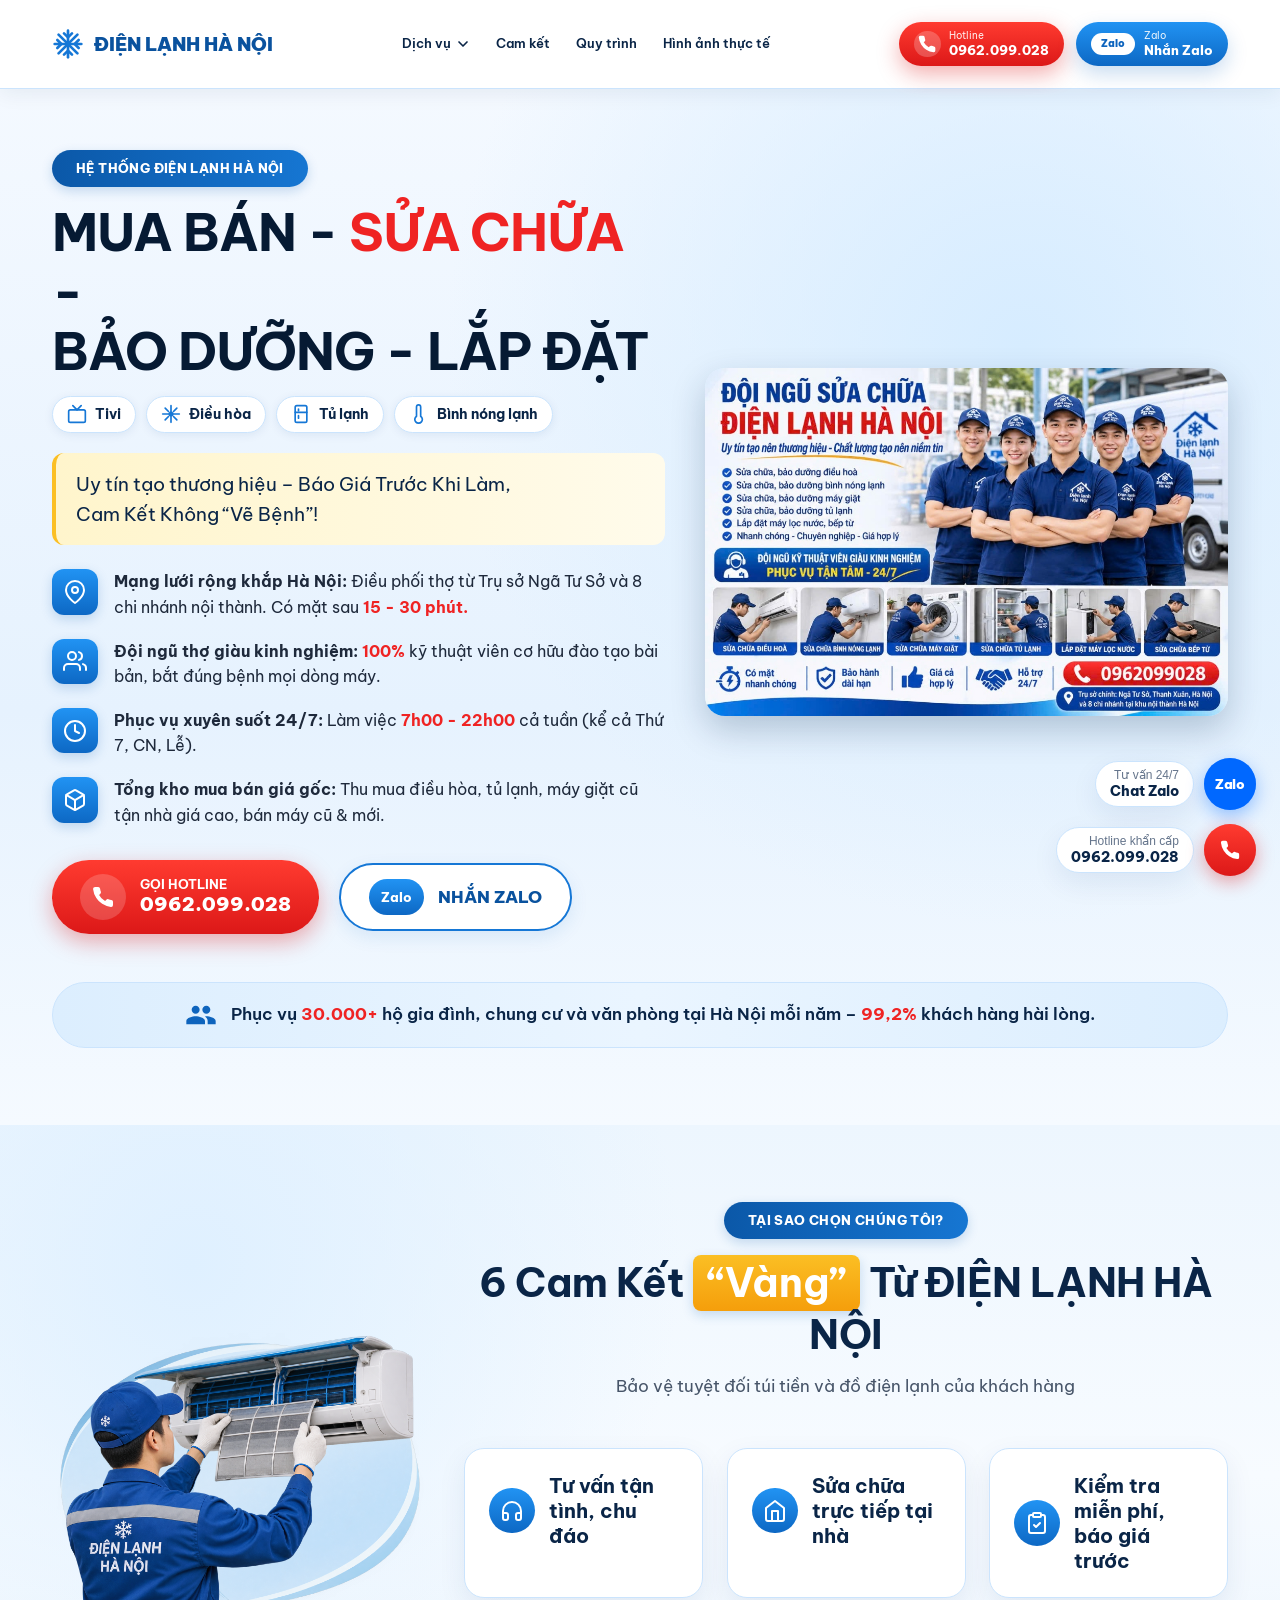
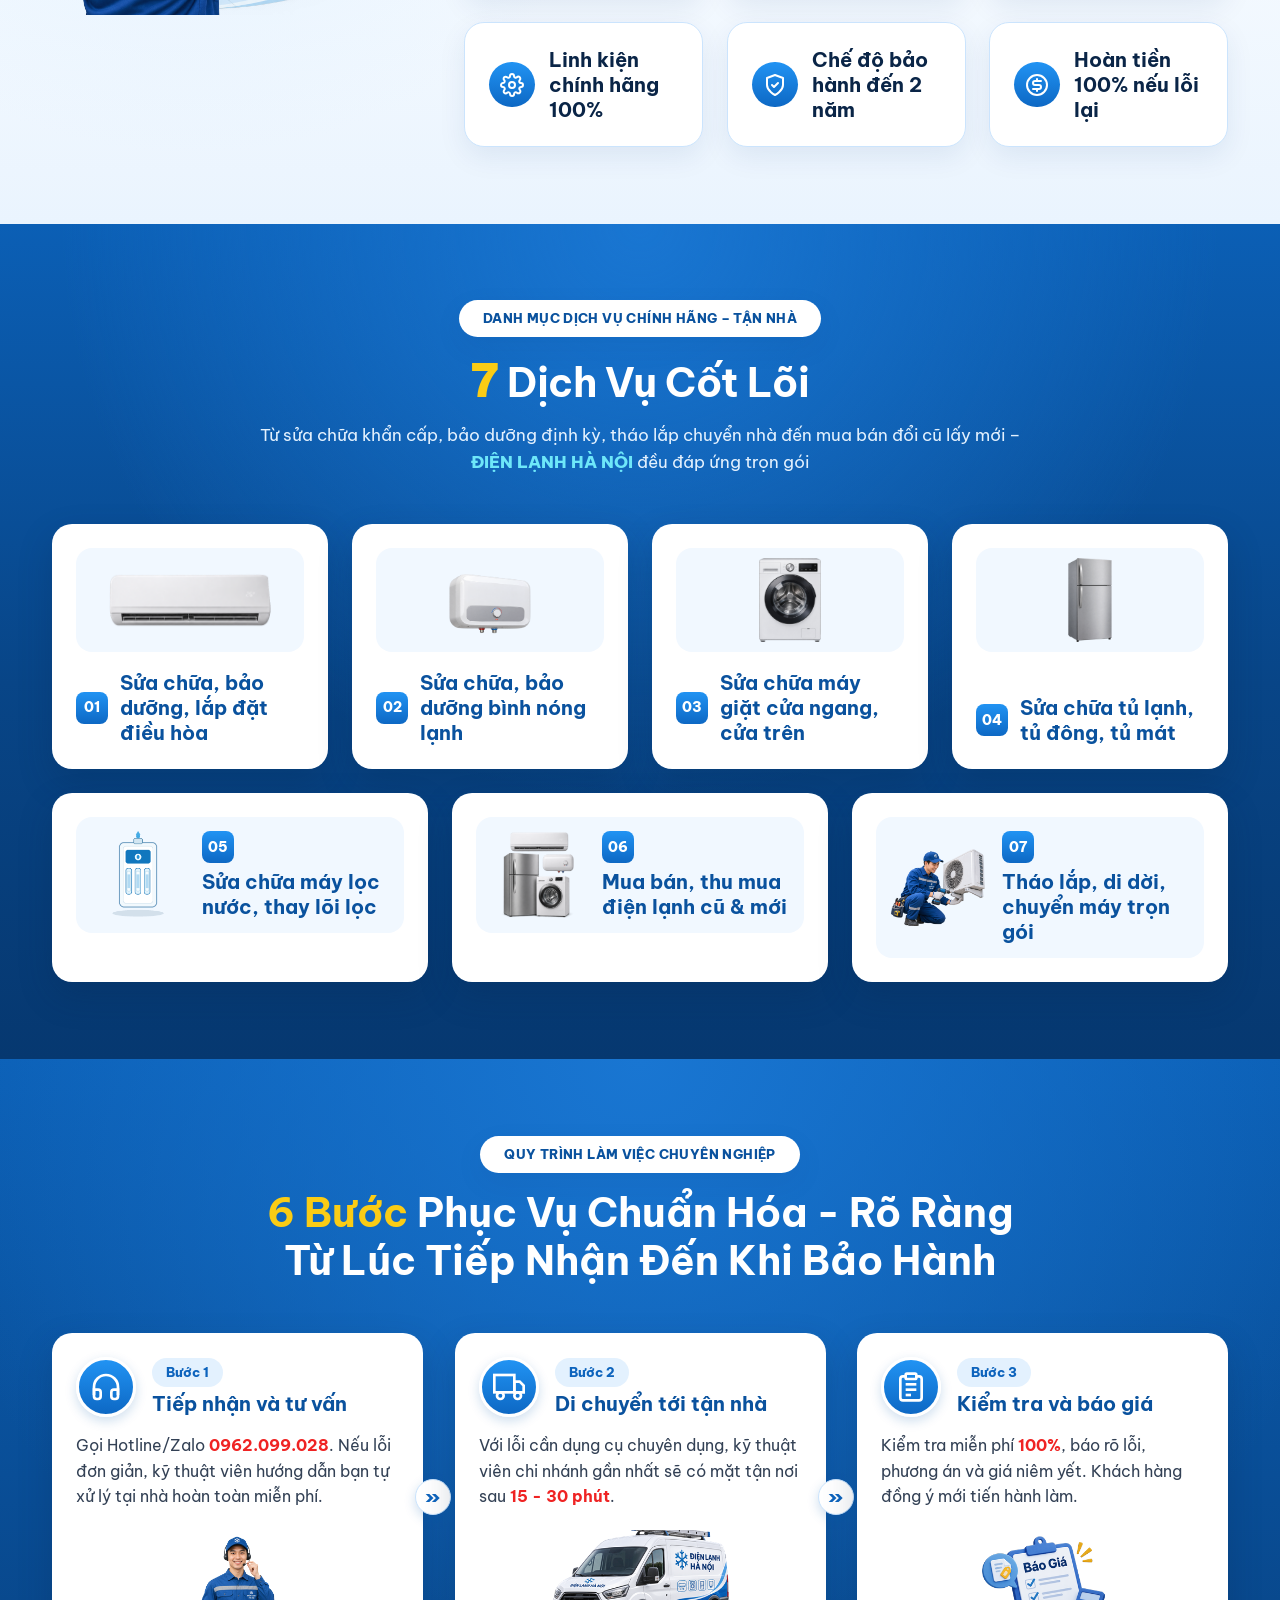
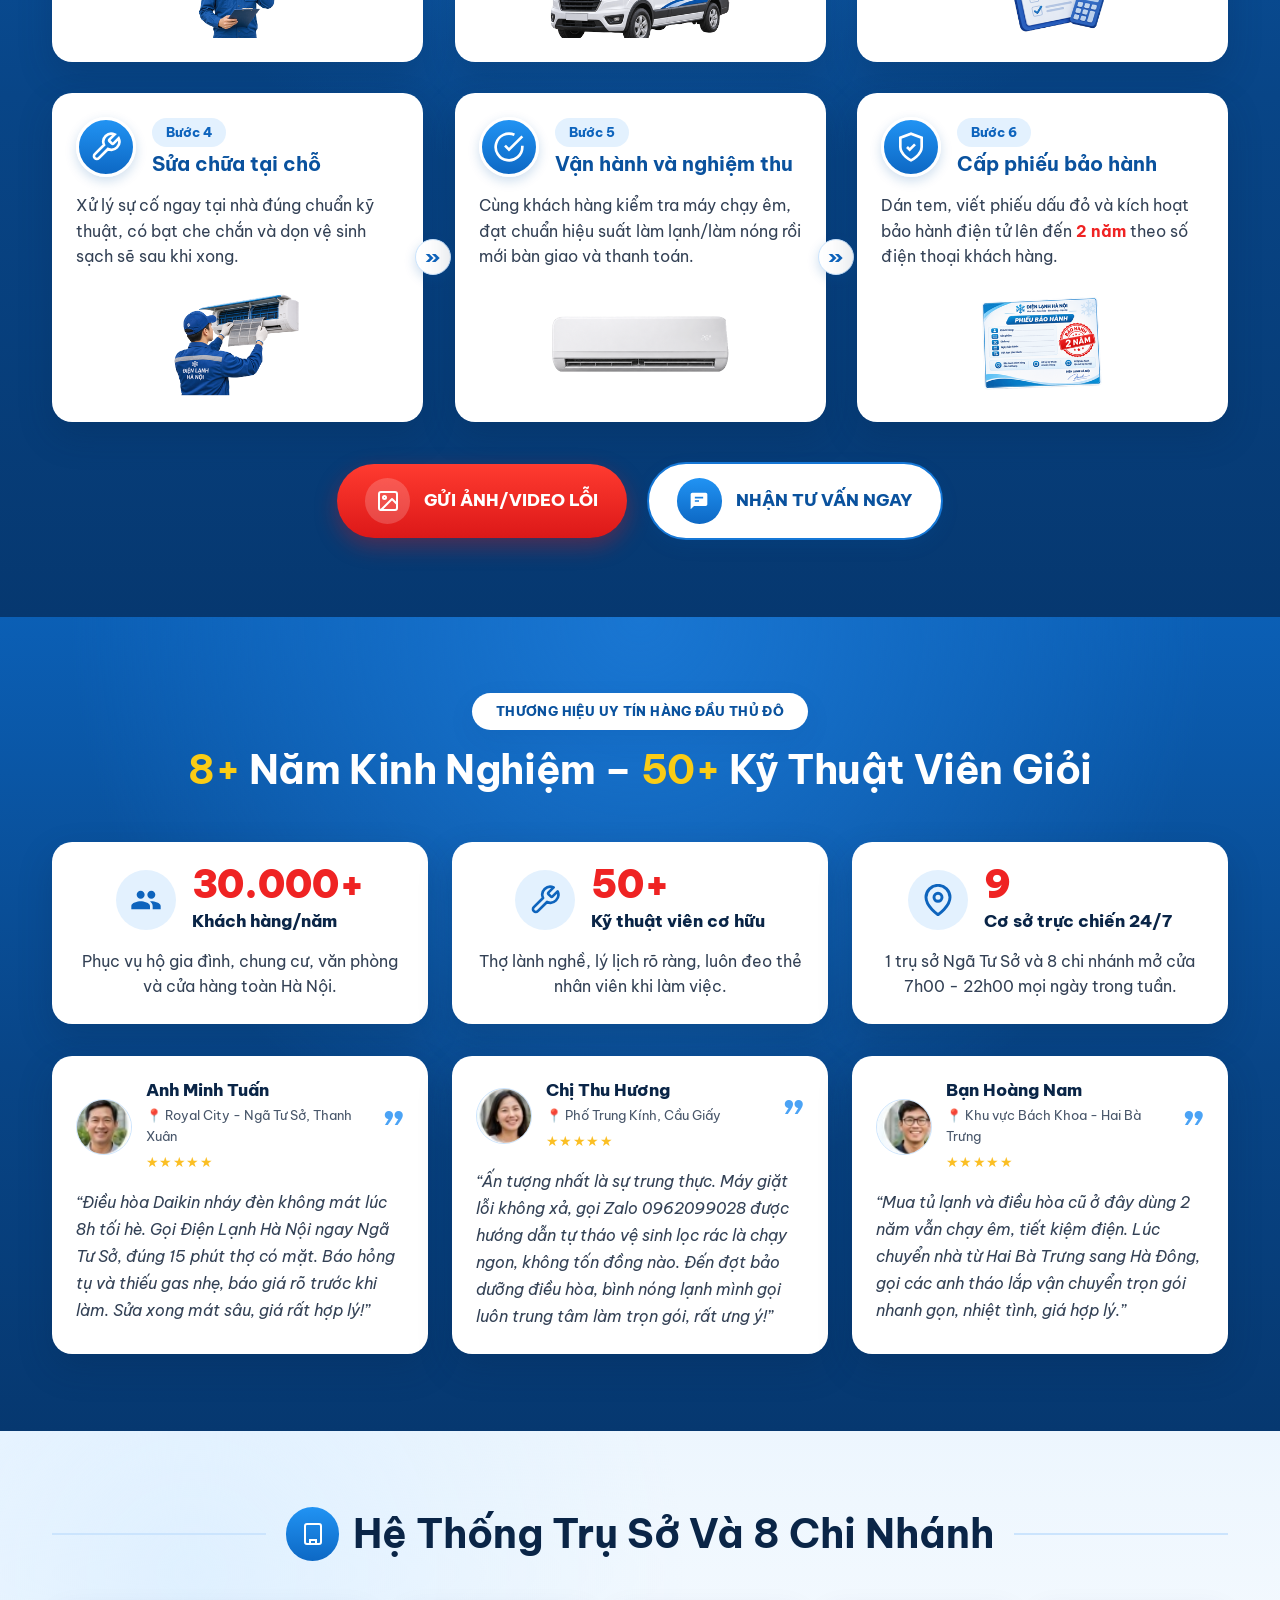
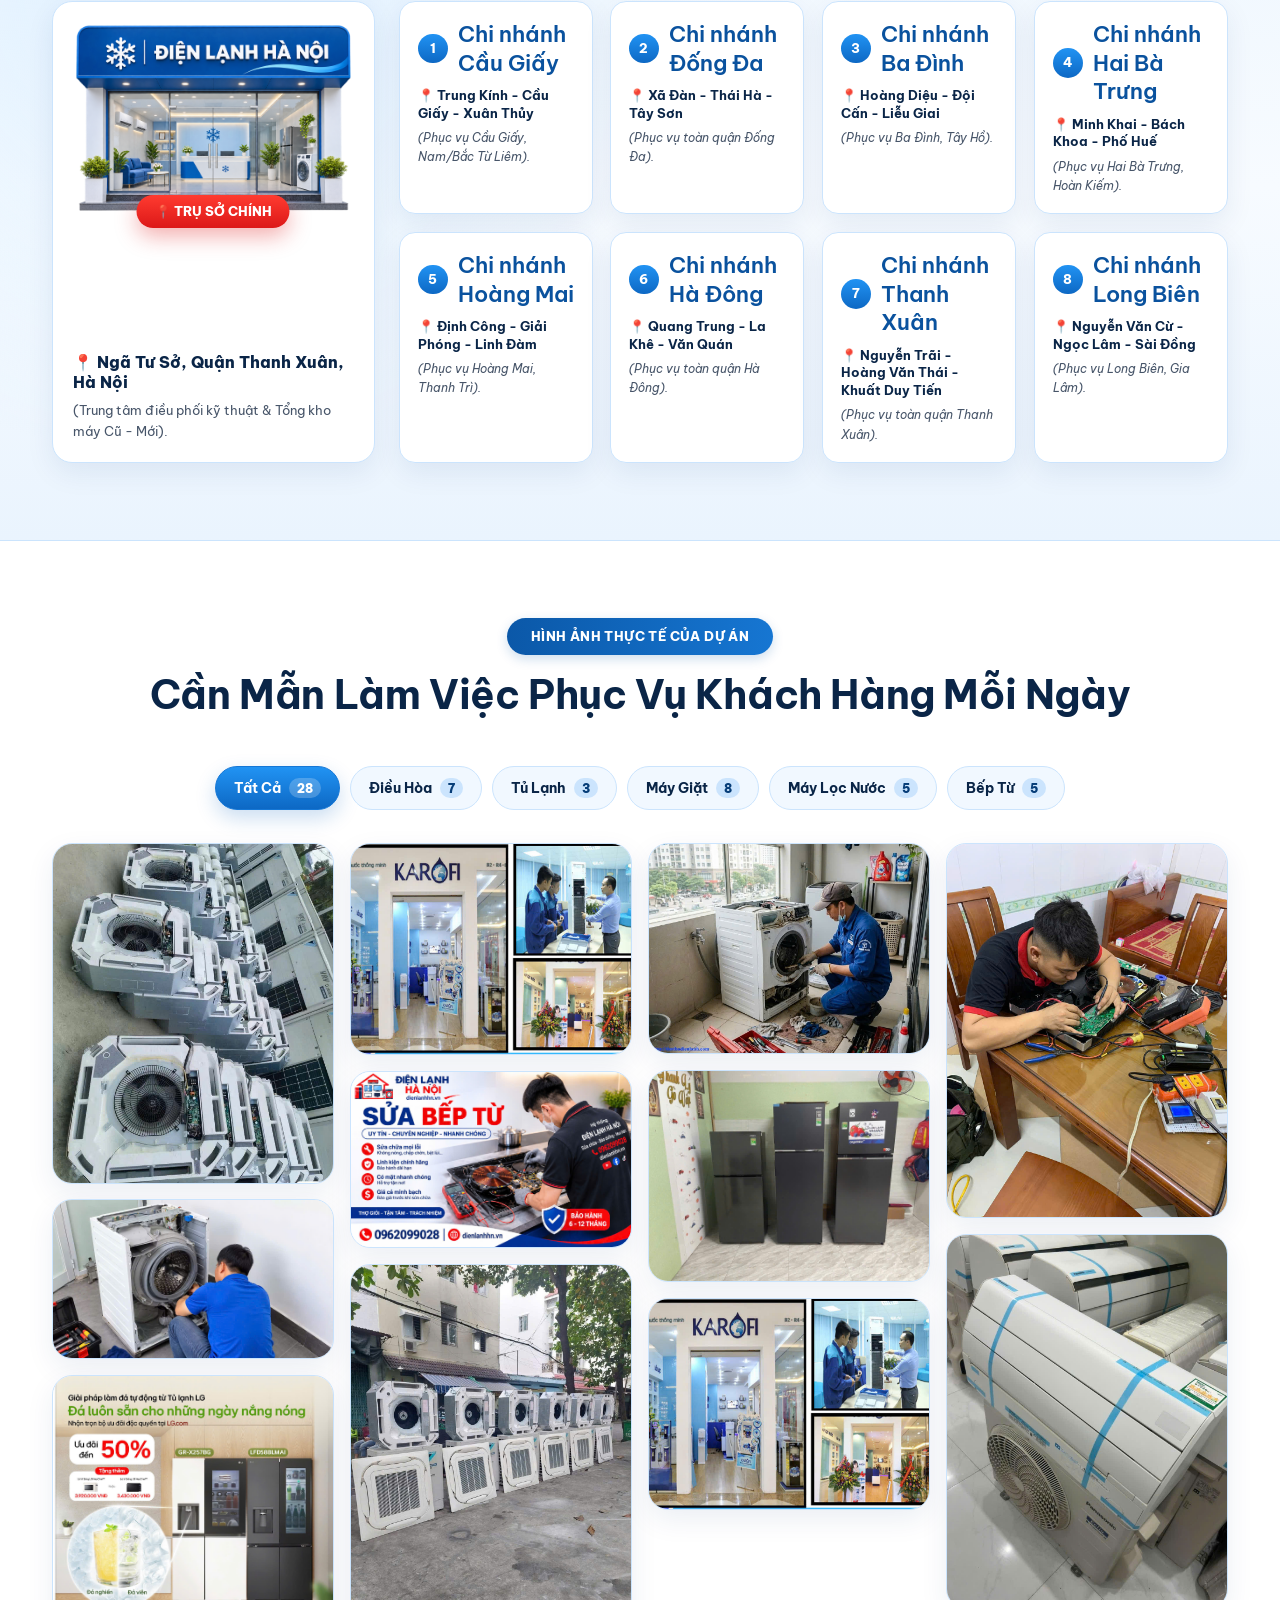
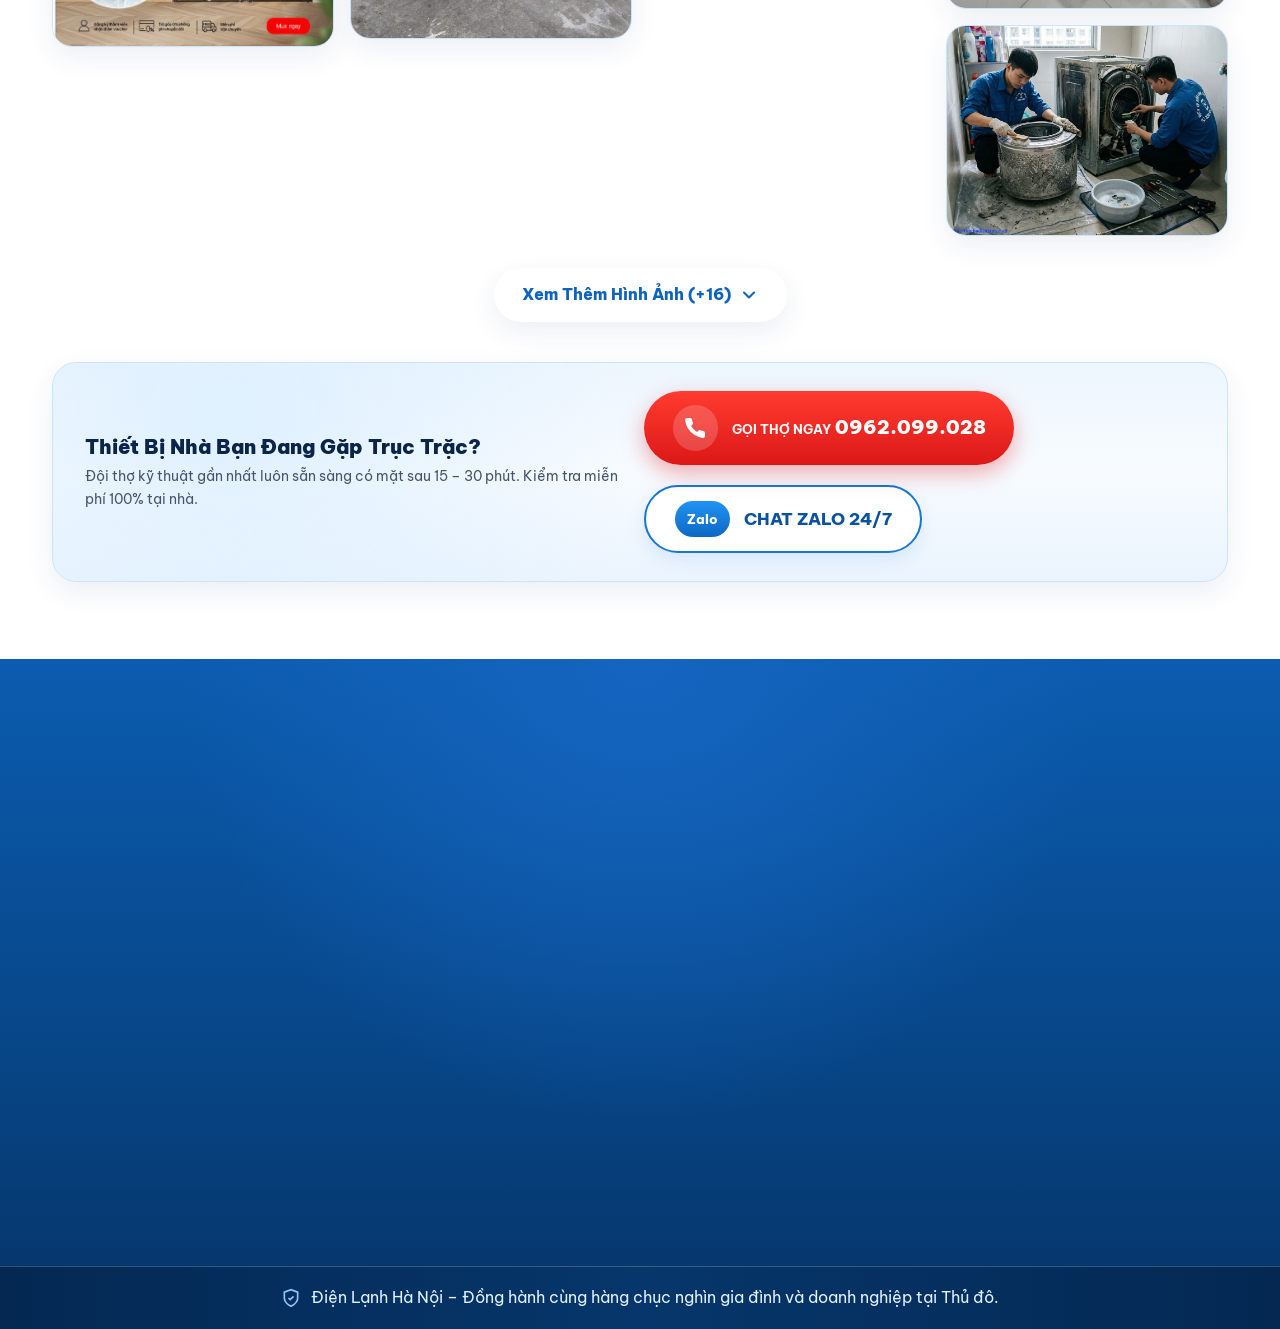
==== commit 1bc5de56: "Update landing page: remove comparison/FAQ/offers sections, simplify service and commitment cards, a" ====
--- a/index.html
+++ b/index.html
@@ -193,7 +193,7 @@
             <a href="#cam-ket" class="main-nav__link">Cam kết</a>
           </li>
           <li class="main-nav__item">
-            <a href="#vi-sao-chon" class="main-nav__link">Vì sao chọn chúng tôi</a>
+            <a href="#quy-trinh" class="main-nav__link">Quy trình</a>
           </li>
           <li class="main-nav__item">
             <a href="#hinh-anh" class="main-nav__link">Hình ảnh thực tế</a>
@@ -372,7 +372,7 @@
 
           <!-- Right Column -->
           <div class="hero-section__visual">
-            <img src="assets/asset-pack/hero-technician-banner.png" alt="Kỹ thuật viên Điện Lạnh Hà Nội có mặt sau 15 - 30 phút" class="hero-section__img">
+            <img src="assets/images/hero-team-banner.jpg" alt="Đội ngũ kỹ thuật viên Điện Lạnh Hà Nội" class="hero-section__img">
           </div>
         </div>
 
@@ -421,9 +421,6 @@
                   </span>
                   <h3 class="commitment-card__title">Tư vấn tận tình, chu đáo</h3>
                 </div>
-                <p class="commitment-card__desc">
-                  Với sự cố nhỏ, kỹ thuật viên hướng dẫn bạn tự kiểm tra và <strong>khắc phục miễn phí</strong> qua điện thoại/Zalo để không mất tiền oan.
-                </p>
               </article>
 
               <!-- Card 2 -->
@@ -437,9 +434,6 @@
                   </span>
                   <h3 class="commitment-card__title">Sửa chữa trực tiếp tại nhà</h3>
                 </div>
-                <p class="commitment-card__desc">
-                  Xử lý dứt điểm tại chỗ dưới sự giám sát của bạn. Không tháo máy mang đi gây tốn thời gian hay lo tráo đổi linh kiện.
-                </p>
               </article>
 
               <!-- Card 3 -->
@@ -454,9 +448,6 @@
                   </span>
                   <h3 class="commitment-card__title">Kiểm tra miễn phí, báo giá trước</h3>
                 </div>
-                <p class="commitment-card__desc">
-                  Báo rõ lỗi, phương án và giá niêm yết trước khi làm. Khách đồng ý mới sửa, không sửa không thu phí kiểm tra.
-                </p>
               </article>
 
               <!-- Card 4 -->
@@ -470,9 +461,6 @@
                   </span>
                   <h3 class="commitment-card__title">Linh kiện chính hãng 100%</h3>
                 </div>
-                <p class="commitment-card__desc">
-                  <strong>Chỉ dùng vật tư nguyên tem mác từ Daikin, Panasonic, LG, Samsung, Electrolux, Toshiba... Phát hiện hàng giả đền gấp 10 lần.</strong>
-                </p>
               </article>
 
               <!-- Card 5 -->
@@ -486,9 +474,6 @@
                   </span>
                   <h3 class="commitment-card__title">Chế độ bảo hành đến 2 năm</h3>
                 </div>
-                <p class="commitment-card__desc">
-                  Bảo hành dài hạn <strong>6 - 24 tháng</strong> bằng phiếu dấu đỏ và bảo hành điện tử theo số điện thoại.
-                </p>
               </article>
 
               <!-- Card 6 -->
@@ -504,9 +489,6 @@
                   </span>
                   <h3 class="commitment-card__title">Hoàn tiền 100% nếu lỗi lại</h3>
                 </div>
-                <p class="commitment-card__desc">
-                  Trị tận gốc sự cố ngay lần đầu, không phát sinh phụ phí. Hoàn tiền <strong>100%</strong> nếu không dứt điểm lỗi hoặc khách không hài lòng.
-                </p>
               </article>
             </div>
           </div>
@@ -539,20 +521,6 @@
               <span class="service-card__num">01</span>
               <h3 class="service-card__title">Sửa chữa, bảo dưỡng, lắp đặt điều hòa</h3>
             </div>
-            <ul class="service-card__list">
-              <li>
-                <span class="check-dot" aria-hidden="true">✓</span>
-                <span><strong>Khắc phục mọi sự cố:</strong> không mát, chảy nước, kêu to, nháy đèn, hỏng block...</span>
-              </li>
-              <li>
-                <span class="check-dot" aria-hidden="true">✓</span>
-                <span><strong>Vệ sinh và nạp gas:</strong> R22, R410A, R32 chính hãng, giúp lạnh sâu, tiết kiệm 30% điện.</span>
-              </li>
-              <li>
-                <span class="check-dot" aria-hidden="true">✓</span>
-                <span><strong>Tháo lắp chuyên nghiệp:</strong> di dời, chuyển nhà/văn phòng, thu hồi 100% gas.</span>
-              </li>
-            </ul>
           </article>
 
           <!-- Service 02 -->
@@ -564,20 +532,6 @@
               <span class="service-card__num">02</span>
               <h3 class="service-card__title">Sửa chữa, bảo dưỡng bình nóng lạnh</h3>
             </div>
-            <ul class="service-card__list">
-              <li>
-                <span class="check-dot" aria-hidden="true">✓</span>
-                <span><strong>Khắc phục mọi sự cố:</strong> bình Ariston, Rossi, Ferroli... mất nguồn, không nóng...</span>
-              </li>
-              <li>
-                <span class="check-dot" aria-hidden="true">✓</span>
-                <span><strong>Vệ sinh và xúc xả:</strong> làm sạch cặn canxi, giúp nước nhanh nóng, tiết kiệm điện.</span>
-              </li>
-              <li>
-                <span class="check-dot" aria-hidden="true">✓</span>
-                <span><strong>Thay thế và lắp đặt:</strong> thay thanh Magie, lắp bình mới, bộ chống giật ELCB.</span>
-              </li>
-            </ul>
           </article>
 
           <!-- Service 03 -->
@@ -589,20 +543,6 @@
               <span class="service-card__num">03</span>
               <h3 class="service-card__title">Sửa chữa máy giặt cửa ngang, cửa trên</h3>
             </div>
-            <ul class="service-card__list">
-              <li>
-                <span class="check-dot" aria-hidden="true">✓</span>
-                <span><strong>Khắc phục mọi sự cố:</strong> không cấp/xả nước, không vắt, rung kêu, kẹt cửa, báo lỗi E10, E20...</span>
-              </li>
-              <li>
-                <span class="check-dot" aria-hidden="true">✓</span>
-                <span><strong>Vệ sinh lồng giặt sâu:</strong> tháo rời, xịt sạch mảng bám, nấm mốc, bảo vệ da.</span>
-              </li>
-              <li>
-                <span class="check-dot" aria-hidden="true">✓</span>
-                <span><strong>Tân trang và thay phụ tùng:</strong> thay bi, phớt, dây curoa, van cấp nước, xử lý vỏ gỉ sét.</span>
-              </li>
-            </ul>
           </article>
 
           <!-- Service 04 -->
@@ -614,20 +554,6 @@
               <span class="service-card__num">04</span>
               <h3 class="service-card__title">Sửa chữa tủ lạnh, tủ đông, tủ mát</h3>
             </div>
-            <ul class="service-card__list">
-              <li>
-                <span class="check-dot" aria-hidden="true">✓</span>
-                <span><strong>Khắc phục mọi sự cố:</strong> không đông, kém lạnh, đóng tuyết, chảy nước, kêu to, rò gas...</span>
-              </li>
-              <li>
-                <span class="check-dot" aria-hidden="true">✓</span>
-                <span><strong>Thay thế linh kiện chuẩn:</strong> block, rơ-le, sò, gioăng cao su cửa bị hở, giữ nhiệt tốt.</span>
-              </li>
-              <li>
-                <span class="check-dot" aria-hidden="true">✓</span>
-                <span><strong>Chuyên sâu dòng cao cấp:</strong> sửa bo Inverter, Side by Side, nội địa Nhật 5 - 6 cánh...</span>
-              </li>
-            </ul>
           </article>
         </div>
 
@@ -642,16 +568,6 @@
                 <h3 class="service-card__title">Sửa chữa máy lọc nước, thay lõi lọc</h3>
               </div>
             </div>
-            <ul class="service-card__list">
-              <li>
-                <span class="check-dot" aria-hidden="true">✓</span>
-                <span><strong>Khắc phục mọi sự cố:</strong> máy Kangaroo, Karofi, Sunhouse... không ra nước, nước yếu, rò rỉ, báo lỗi.</span>
-              </li>
-              <li>
-                <span class="check-dot" aria-hidden="true">✓</span>
-                <span><strong>Thay lõi lọc chính hãng:</strong> từ lõi thô đến màng RO, đúng định kỳ, đảm bảo nước sạch, an toàn.</span>
-              </li>
-            </ul>
           </article>
 
           <!-- Service 06 -->
@@ -663,16 +579,6 @@
                 <h3 class="service-card__title">Mua bán, thu mua điện lạnh cũ &amp; mới</h3>
               </div>
             </div>
-            <ul class="service-card__list">
-              <li>
-                <span class="check-dot" aria-hidden="true">✓</span>
-                <span><strong>Thu mua tận nhà:</strong> điều hòa, tủ lạnh, máy giặt... cũ giá cao, khảo sát và định giá nhanh.</span>
-              </li>
-              <li>
-                <span class="check-dot" aria-hidden="true">✓</span>
-                <span><strong>Cung cấp máy mới &amp; cũ:</strong> chính hãng, chất lượng tốt, đa dạng thương hiệu, giá cạnh tranh.</span>
-              </li>
-            </ul>
           </article>
 
           <!-- Service 07 -->
@@ -684,227 +590,13 @@
                 <h3 class="service-card__title">Tháo lắp, di dời, chuyển máy trọn gói</h3>
               </div>
             </div>
-            <ul class="service-card__list">
-              <li>
-                <span class="check-dot" aria-hidden="true">✓</span>
-                <span><strong>Tháo lắp, di dời an toàn:</strong> điều hòa, tủ lạnh, máy giặt... khi chuyển nhà/văn phòng.</span>
-              </li>
-              <li>
-                <span class="check-dot" aria-hidden="true">✓</span>
-                <span><strong>Đảm bảo kỹ thuật &amp; thẩm mỹ:</strong> thu hồi gas, chống rò rỉ, vận hành ổn định sau lắp đặt.</span>
-              </li>
-            </ul>
           </article>
         </div>
       </div>
     </section>
 
-    <!-- ==================== SECTION 4: BẢNG SO SÁNH ==================== -->
-    <section class="comparison-section" id="vi-sao-chon">
-      <div class="container">
-        <div class="section-header">
-          <div class="section-badge section-badge--blue-pill">SO SÁNH ĐỂ LỰA CHỌN ĐÚNG</div>
-          <h2 class="section-title">
-            Đừng Đánh Cược Thiết Bị Tiền Triệu Cho<br>
-            Những Quảng Cáo <span class="underline-curve-red">“Sửa Giá 50K”!</span>
-          </h2>
-        </div>
-
-        <div class="comparison-table-wrap">
-          <table class="comparison-table">
-            <thead>
-              <tr>
-                <th class="comparison-table__th comparison-table__th--criteria">
-                  Tiêu chí đánh giá
-                </th>
-                <th class="comparison-table__th comparison-table__th--freelance">
-                  <div class="comparison-table__th-inner">
-                    <span class="comparison-table__th-icon comparison-table__th-icon--user" aria-hidden="true">
-                      <svg viewBox="0 0 24 24" fill="none" stroke="currentColor" stroke-width="2" stroke-linecap="round" stroke-linejoin="round">
-                        <path d="M20 21v-2a4 4 0 0 0-4-4H8a4 4 0 0 0-4 4v2"></path>
-                        <circle cx="12" cy="7" r="4"></circle>
-                      </svg>
-                    </span>
-                    <span>Thợ Tự Do /<br>Quảng Cáo Trôi Nổi</span>
-                  </div>
-                </th>
-                <th class="comparison-table__th comparison-table__th--brand">
-                  <div class="comparison-table__th-inner">
-                    <span class="comparison-table__th-icon comparison-table__th-icon--snow" aria-hidden="true">
-                      <svg viewBox="0 0 24 24" fill="none" stroke="currentColor" stroke-width="2" stroke-linecap="round" stroke-linejoin="round">
-                        <line x1="12" y1="2" x2="12" y2="22"></line>
-                        <line x1="2" y1="12" x2="22" y2="12"></line>
-                        <line x1="4.93" y1="4.93" x2="19.07" y2="19.07"></line>
-                        <line x1="19.07" y1="4.93" x2="4.93" y2="19.07"></line>
-                      </svg>
-                    </span>
-                    <span>HỆ THỐNG ĐIỆN LẠNH HÀ NỘI</span>
-                  </div>
-                </th>
-              </tr>
-            </thead>
-            <tbody>
-              <!-- Row 1 -->
-              <tr>
-                <td class="comparison-table__td comparison-table__td--criteria">
-                  <span class="criteria-icon" aria-hidden="true">
-                    <svg viewBox="0 0 24 24" fill="none" stroke="currentColor" stroke-width="2">
-                      <circle cx="12" cy="13" r="8"></circle>
-                      <path d="M12 9v4l2 2"></path>
-                      <path d="M9 2h6"></path>
-                    </svg>
-                  </span>
-                  <strong>Thời gian có mặt</strong>
-                </td>
-                <td class="comparison-table__td comparison-table__td--bad">
-                  <span class="status-icon status-icon--cross" aria-hidden="true">✕</span>
-                  <span>Giờ cao su, chờ 2 - 5 tiếng hoặc khất sang hôm sau</span>
-                </td>
-                <td class="comparison-table__td comparison-table__td--good">
-                  <span class="status-icon status-icon--check" aria-hidden="true">✓</span>
-                  <span>Có mặt sau <strong class="text-accent-red">15 - 30 phút</strong> từ chi nhánh đúng Quận của bạn</span>
-                </td>
-              </tr>
-
-              <!-- Row 2 -->
-              <tr>
-                <td class="comparison-table__td comparison-table__td--criteria">
-                  <span class="criteria-icon" aria-hidden="true">
-                    <svg viewBox="0 0 24 24" fill="none" stroke="currentColor" stroke-width="2">
-                      <path d="M14.7 6.3a1 1 0 0 0 0 1.4l1.6 1.6a1 1 0 0 0 1.4 0l3.77-3.77a6 6 0 0 1-7.94 7.94l-6.91 6.91a2.12 2.12 0 0 1-3-3l6.91-6.91a6 6 0 0 1 7.94-7.94l-3.76 3.76z"></path>
-                    </svg>
-                  </span>
-                  <strong>Hình thức sửa chữa</strong>
-                </td>
-                <td class="comparison-table__td comparison-table__td--bad">
-                  <span class="status-icon status-icon--cross" aria-hidden="true">✕</span>
-                  <span>Gạ tháo máy/bo mạch mang về để vẽ lỗi, tráo đồ</span>
-                </td>
-                <td class="comparison-table__td comparison-table__td--good">
-                  <span class="status-icon status-icon--check" aria-hidden="true">✓</span>
-                  <span>Sửa trực tiếp tại nhà, khách giám sát toàn bộ quá trình</span>
-                </td>
-              </tr>
-
-              <!-- Row 3 -->
-              <tr>
-                <td class="comparison-table__td comparison-table__td--criteria">
-                  <span class="criteria-icon" aria-hidden="true">
-                    <svg viewBox="0 0 24 24" fill="none" stroke="currentColor" stroke-width="2">
-                      <path d="M21 11.5a8.38 8.38 0 0 1-.9 3.8 8.5 8.5 0 0 1-7.6 4.7 8.38 8.38 0 0 1-3.8-.9L3 21l1.9-5.7a8.38 8.38 0 0 1-.9-3.8 8.5 8.5 0 0 1 4.7-7.6 8.38 8.38 0 0 1 3.8-.9h.5a8.48 8.48 0 0 1 8 8v.5z"></path>
-                    </svg>
-                  </span>
-                  <strong>Tư vấn &amp; báo giá</strong>
-                </td>
-                <td class="comparison-table__td comparison-table__td--bad">
-                  <span class="status-icon status-icon--cross" aria-hidden="true">✕</span>
-                  <span>Lỗi nhẹ báo nặng; tháo tung máy mới ép giá cao</span>
-                </td>
-                <td class="comparison-table__td comparison-table__td--good">
-                  <span class="status-icon status-icon--check" aria-hidden="true">✓</span>
-                  <span>Lỗi nhỏ chỉ cách tự sửa miễn phí; lỗi nặng báo giá trước</span>
-                </td>
-              </tr>
-
-              <!-- Row 4 -->
-              <tr>
-                <td class="comparison-table__td comparison-table__td--criteria">
-                  <span class="criteria-icon" aria-hidden="true">
-                    <svg viewBox="0 0 24 24" fill="none" stroke="currentColor" stroke-width="2">
-                      <polygon points="12 2 2 7 12 12 22 7 12 2"></polygon>
-                      <polyline points="2 17 12 22 22 17"></polyline>
-                      <polyline points="2 12 12 17 22 12"></polyline>
-                    </svg>
-                  </span>
-                  <strong>Chất lượng linh kiện</strong>
-                </td>
-                <td class="comparison-table__td comparison-table__td--bad">
-                  <span class="status-icon status-icon--cross" aria-hidden="true">✕</span>
-                  <span>Hàng cũ, hàng lô trôi nổi, nhanh tái phát lỗi</span>
-                </td>
-                <td class="comparison-table__td comparison-table__td--good">
-                  <span class="status-icon status-icon--check" aria-hidden="true">✓</span>
-                  <span>Chính hãng <strong class="text-accent-red">100%</strong>, nguyên tem mác, chuẩn thông số NSX</span>
-                </td>
-              </tr>
-
-              <!-- Row 5 -->
-              <tr>
-                <td class="comparison-table__td comparison-table__td--criteria">
-                  <span class="criteria-icon" aria-hidden="true">
-                    <svg viewBox="0 0 24 24" fill="none" stroke="currentColor" stroke-width="2">
-                      <path d="M12 22s8-4 8-10V5l-8-3-8 3v7c0 6 8 10 8 10z"></path>
-                      <polyline points="9 12 11 14 15 10"></polyline>
-                    </svg>
-                  </span>
-                  <strong>Chế độ bảo hành</strong>
-                </td>
-                <td class="comparison-table__td comparison-table__td--bad">
-                  <span class="status-icon status-icon--cross" aria-hidden="true">✕</span>
-                  <span>Bảo hành miệng, gọi lại thuê bao hoặc đổ lỗi từ chối</span>
-                </td>
-                <td class="comparison-table__td comparison-table__td--good">
-                  <span class="status-icon status-icon--check" aria-hidden="true">✓</span>
-                  <span>Bảo hành tới <strong class="text-accent-red">2 năm</strong> bằng Phiếu dấu đỏ &amp; Hệ thống điện tử</span>
-                </td>
-              </tr>
-
-              <!-- Row 6 -->
-              <tr>
-                <td class="comparison-table__td comparison-table__td--criteria">
-                  <span class="criteria-icon" aria-hidden="true">
-                    <svg viewBox="0 0 24 24" fill="none" stroke="currentColor" stroke-width="2">
-                      <rect x="4" y="2" width="16" height="20" rx="2" ry="2"></rect>
-                      <line x1="9" y1="6" x2="9" y2="6.01"></line>
-                      <line x1="15" y1="6" x2="15" y2="6.01"></line>
-                      <line x1="9" y1="10" x2="9" y2="10.01"></line>
-                      <line x1="15" y1="10" x2="15" y2="10.01"></line>
-                      <line x1="9" y1="14" x2="9" y2="14.01"></line>
-                      <line x1="15" y1="14" x2="15" y2="14.01"></line>
-                      <path d="M9 22v-4h6v4"></path>
-                    </svg>
-                  </span>
-                  <strong>Pháp nhân &amp; nhân sự</strong>
-                </td>
-                <td class="comparison-table__td comparison-table__td--bad">
-                  <span class="status-icon status-icon--cross" aria-hidden="true">✕</span>
-                  <span>Địa chỉ ảo, thợ tự do không đơn vị quản lý</span>
-                </td>
-                <td class="comparison-table__td comparison-table__td--good">
-                  <span class="status-icon status-icon--check" aria-hidden="true">✓</span>
-                  <span><strong class="text-accent-red">100%</strong> thợ cơ hữu tại Trụ sở Ngã Tư Sở &amp; <strong class="text-accent-red">8 Chi Nhánh</strong> thật</span>
-                </td>
-              </tr>
-            </tbody>
-          </table>
-        </div>
-
-        <div class="cta-group cta-group--center">
-          <a href="https://zalo.me/0962099028" target="_blank" rel="noopener noreferrer" class="btn-cta btn-cta--red">
-            <span class="btn-cta__icon-media" aria-hidden="true">
-              <svg viewBox="0 0 24 24" fill="none" stroke="currentColor" stroke-width="2" stroke-linecap="round" stroke-linejoin="round">
-                <rect x="3" y="3" width="18" height="18" rx="2" ry="2"></rect>
-                <circle cx="8.5" cy="8.5" r="1.5"></circle>
-                <polyline points="21 15 16 10 5 21"></polyline>
-              </svg>
-            </span>
-            <span class="btn-cta__single-text">GỬI ẢNH/VIDEO LỖI</span>
-          </a>
-
-          <a href="tel:0962099028" class="btn-cta btn-cta--zalo-outline">
-            <span class="btn-cta__chat-circle" aria-hidden="true">
-              <svg viewBox="0 0 24 24" fill="currentColor">
-                <path d="M20 2H4c-1.1 0-2 .9-2 2v18l4-4h14c1.1 0 2-.9 2-2V4c0-1.1-.9-2-2-2zm-8 11H7v-2h5v2zm5-4H7V7h10v2z"></path>
-              </svg>
-            </span>
-            <span class="btn-cta__zalo-single">NHẬN TƯ VẤN NGAY</span>
-          </a>
-        </div>
-      </div>
-    </section>
-
     <!-- ==================== SECTION 5: QUY TRÌNH 6 BƯỚC ==================== -->
-    <section class="process-section">
+    <section class="process-section" id="quy-trinh">
       <div class="container">
         <div class="section-header section-header--light">
           <div class="section-badge section-badge--white">QUY TRÌNH LÀM VIỆC CHUYÊN NGHIỆP</div>
@@ -1043,127 +735,27 @@
             <img src="assets/asset-pack/composite_step_6.png" alt="Bước 6: Cấp phiếu bảo hành" class="process-card__img">
           </article>
         </div>
-      </div>
-    </section>
-
-    <!-- ==================== SECTION 6: GÓI TRỢ GIÁ & QUÀ TẶNG ==================== -->
-    <section class="offers-section">
-      <div class="container">
-        <div class="section-header">
-          <div class="section-badge section-badge--blue-pill">ĐẶC QUYỀN DÀNH RIÊNG CHO KHÁCH ĐẶT LỊCH HÔM NAY</div>
-          <h2 class="section-title">
-            Nhận Ngay Gói <span class="underline-curve-red">Trợ Giá &amp; Quà Tặng</span> Đặc Biệt!
-          </h2>
-          <p class="section-subtitle">
-            Không chỉ sửa dứt điểm lỗi với giá hợp lý nhất Hà Nội, bạn còn nhận ngay 4 quyền lợi thiết thực khi đặt lịch tại trang này:
-          </p>
-        </div>
-
-        <div class="offers-section__layout">
-          <!-- Left Technician Photo -->
-          <div class="offers-section__tech-col">
-            <div class="offers-section__tech-frame">
-              <img src="assets/asset-pack/composite_offer_tech.png" alt="Kỹ thuật viên Điện Lạnh Hà Nội" class="offers-section__tech-img">
-            </div>
-          </div>
-
-          <!-- Right 4 Offer Cards + CTAs -->
-          <div class="offers-section__main-col">
-            <div class="offers-grid">
-              <!-- Offer 1 -->
-              <article class="offer-card">
-                <div class="offer-card__icon-wrap">
-                  <img src="assets/images/lp/offer-icon-1.jpg" alt="Miễn phí 100% công kiểm tra" class="offer-card__img">
-                </div>
-                <div class="offer-card__body">
-                  <h3 class="offer-card__title">
-                    Miễn phí <span class="text-accent-red">100%</span><br>công kiểm tra
-                  </h3>
-                  <p class="offer-card__desc">
-                    Chẩn đoán lỗi tận nhà miễn phí (trị giá <strong>150.000đ</strong>). Nếu chưa muốn sửa, thợ vui vẻ ra về và không thu bất kỳ phí nào.
-                  </p>
-                </div>
-              </article>
-
-              <!-- Offer 2 -->
-              <article class="offer-card">
-                <div class="offer-card__icon-wrap">
-                  <img src="assets/asset-pack/composite_offer_2.png" alt="Giảm ngay 15% - 20% combo" class="offer-card__img">
-                </div>
-                <div class="offer-card__body">
-                  <h3 class="offer-card__title">
-                    Giảm ngay<br><span class="text-accent-red">15% - 20%</span> combo
-                  </h3>
-                  <p class="offer-card__desc">
-                    Chiết khấu trực tiếp tổng hóa đơn khi bảo dưỡng, vệ sinh hoặc sửa chữa từ 2 thiết bị trở lên (VD: điều hòa + máy giặt/bình nóng lạnh).
-                  </p>
-                </div>
-              </article>
-
-              <!-- Offer 3 -->
-              <article class="offer-card">
-                <div class="offer-card__icon-wrap">
-                  <img src="assets/images/lp/offer-icon-3.jpg" alt="Tặng gói kiểm tra an toàn" class="offer-card__img">
-                </div>
-                <div class="offer-card__body">
-                  <h3 class="offer-card__title">
-                    Tặng gói <span class="text-accent-red">kiểm tra<br>an toàn</span>
-                  </h3>
-                  <p class="offer-card__desc">
-                    Miễn phí đo rò rỉ điện các thiết bị gia dụng trong nhà và thử độ tinh khiết nước bằng bút TDS.
-                  </p>
-                </div>
-              </article>
-
-              <!-- Offer 4 -->
-              <article class="offer-card">
-                <div class="offer-card__icon-wrap">
-                  <img src="assets/asset-pack/composite_offer_4.png" alt="Trợ giá thu cũ đổi mới" class="offer-card__img">
-                </div>
-                <div class="offer-card__body">
-                  <h3 class="offer-card__title">
-                    Trợ giá <span class="text-accent-red">thu cũ<br>đổi mới</span>
-                  </h3>
-                  <p class="offer-card__desc">
-                    Trợ giá tới <strong>500.000đ</strong> khi thanh lý máy cũ hỏng để đổi sang điều hòa, tủ lạnh, máy giặt cũ lướt hoặc máy mới tại trung tâm.
-                  </p>
-                </div>
-              </article>
-            </div>
-
-            <div class="cta-group offers-section__cta">
-              <a href="tel:0962099028" class="btn-cta btn-cta--red btn-cta--wide">
-                <span class="btn-cta__icon-phone" aria-hidden="true">
-                  <svg viewBox="0 0 24 24" fill="currentColor">
-                    <path d="M22 16.92v3a2 2 0 0 1-2.18 2 19.79 19.79 0 0 1-8.63-3.07 19.5 19.5 0 0 1-6-6 19.79 19.79 0 0 1-3.07-8.67A2 2 0 0 1 4.11 2h3a2 2 0 0 1 2 1.72 12.84 12.84 0 0 0 .7 2.81 2 2 0 0 1-.45 2.11L8.09 9.91a16 16 0 0 0 6 6l1.27-1.27a2 2 0 0 1 2.11-.45 12.84 12.84 0 0 0 2.81.7A2 2 0 0 1 22 16.92z"></path>
-                  </svg>
-                </span>
-                <span class="btn-cta__text">
-                  <span class="btn-cta__label">GỌI HOTLINE NHẬN ƯU ĐÃI NGAY:</span>
-                  <strong class="btn-cta__phone">0962.099.028</strong>
-                </span>
-              </a>
-
-              <a href="https://zalo.me/0962099028" target="_blank" rel="noopener noreferrer" class="btn-cta btn-cta--zalo-outline btn-cta--wide">
-                <span class="btn-cta__zalo-bubble" aria-hidden="true">Zalo</span>
-                <span class="btn-cta__text">
-                  <span class="btn-cta__label-dark">ĐẶT LỊCH QUA ZALO:</span>
-                  <strong class="btn-cta__phone-blue">0962.099.028</strong>
-                </span>
-              </a>
-            </div>
-
-            <div class="offers-section__gift-bar">
-              <a href="https://zalo.me/0962099028" target="_blank" rel="noopener noreferrer" class="gift-pill">
-                <span class="gift-pill__icon" aria-hidden="true">
-                  <svg viewBox="0 0 24 24" fill="currentColor">
-                    <path d="M20 6h-2.18c.11-.31.18-.65.18-1a2.996 2.996 0 0 0-5.5-1.65l-.5.67-.5-.68C10.96 2.54 10.05 2 9 2 7.34 2 6 3.34 6 5c0 .35.07.69.18 1H4c-1.11 0-1.99.89-1.99 2L2 19c0 1.11.89 2 2 2h16c1.11 0 2-.89 2-2V8c0-1.11-.89-2-2-2zm-5-2c.55 0 1 .45 1 1s-.45 1-1 1-1-.45-1-1 .45-1 1-1zM9 4c.55 0 1 .45 1 1s-.45 1-1 1-1-.45-1-1 .45-1 1-1zm11 15H4v-2h16v2zm0-5H4V8h5.08L7 10.83 8.62 12 11 8.76l1-1.36 1 1.36L15.38 12 17 10.83 14.92 8H20v6z"></path>
-                  </svg>
-                </span>
-                <span class="gift-pill__text">Giữ Mã <strong class="text-accent-red">Giảm 20%</strong> Hôm Nay</span>
-              </a>
-            </div>
-          </div>
+
+        <div class="cta-group cta-group--center">
+          <a href="https://zalo.me/0962099028" target="_blank" rel="noopener noreferrer" class="btn-cta btn-cta--red">
+            <span class="btn-cta__icon-media" aria-hidden="true">
+              <svg viewBox="0 0 24 24" fill="none" stroke="currentColor" stroke-width="2" stroke-linecap="round" stroke-linejoin="round">
+                <rect x="3" y="3" width="18" height="18" rx="2" ry="2"></rect>
+                <circle cx="8.5" cy="8.5" r="1.5"></circle>
+                <polyline points="21 15 16 10 5 21"></polyline>
+              </svg>
+            </span>
+            <span class="btn-cta__single-text">GỬI ẢNH/VIDEO LỖI</span>
+          </a>
+
+          <a href="tel:0962099028" class="btn-cta btn-cta--zalo-outline">
+            <span class="btn-cta__chat-circle" aria-hidden="true">
+              <svg viewBox="0 0 24 24" fill="currentColor">
+                <path d="M20 2H4c-1.1 0-2 .9-2 2v18l4-4h14c1.1 0 2-.9 2-2V4c0-1.1-.9-2-2-2zm-8 11H7v-2h5v2zm5-4H7V7h10v2z"></path>
+              </svg>
+            </span>
+            <span class="btn-cta__zalo-single">NHẬN TƯ VẤN NGAY</span>
+          </a>
         </div>
       </div>
     </section>
@@ -1939,190 +1531,6 @@
       </div>
     </section>
 
-    <!-- ==================== SECTION 8: CÂU HỎI THƯỜNG GẶP (FAQ) ==================== -->
-    <section class="faq-section">
-      <div class="container">
-        <div class="section-header">
-          <div class="section-badge section-badge--blue-pill">GIẢI ĐÁP THẮC MẮC CỦA KHÁCH HÀNG</div>
-          <h2 class="section-title">
-            Những Câu Hỏi <span class="underline-curve-red faq-spark">Thường Gặp</span>
-          </h2>
-        </div>
-
-        <div class="faq-list">
-          <!-- FAQ 1 (Open by default) -->
-          <article class="faq-item faq-item--open">
-            <button class="faq-item__trigger" type="button" aria-expanded="true">
-              <span class="faq-item__icon" aria-hidden="true">
-                <svg viewBox="0 0 24 24" fill="none" stroke="currentColor" stroke-width="1.8" stroke-linecap="round" stroke-linejoin="round">
-                  <circle cx="10" cy="7" r="4"></circle>
-                  <path d="M2 21v-2a4 4 0 0 1 4-4h8a4 4 0 0 1 4 4v2"></path>
-                  <path d="M18.5 11.5l3 3-4.5 4.5-3-3z"></path>
-                </svg>
-              </span>
-              <div class="faq-item__content">
-                <h3 class="faq-item__question">Thợ đến kiểm tra nhưng tôi chưa muốn sửa thì có mất phí đi lại không?</h3>
-                <div class="faq-item__answer">
-                  <p>
-                    Hoàn toàn <strong class="text-accent-red">KHÔNG</strong>. Chúng tôi miễn phí <strong class="text-accent-red">100%</strong> công đi lại và kiểm tra tại nhà. Thợ chỉ sửa khi bạn đã nắm rõ nguyên nhân, giá trọn gói và đồng ý làm. Nếu chưa sửa, thợ vui vẻ lắp lại nguyên trạng và không thu đồng nào.
-                  </p>
-                </div>
-              </div>
-              <span class="faq-item__chevron" aria-hidden="true">
-                <svg viewBox="0 0 24 24" fill="none" stroke="currentColor" stroke-width="2.5" stroke-linecap="round" stroke-linejoin="round">
-                  <polyline points="6 9 12 15 18 9"></polyline>
-                </svg>
-              </span>
-            </button>
-          </article>
-
-          <!-- FAQ 2 -->
-          <article class="faq-item">
-            <button class="faq-item__trigger" type="button" aria-expanded="false">
-              <span class="faq-item__icon" aria-hidden="true">
-                <svg viewBox="0 0 24 24" fill="none" stroke="currentColor" stroke-width="1.8" stroke-linecap="round" stroke-linejoin="round">
-                  <path d="M3 9l9-7 9 7v11a2 2 0 0 1-2 2H5a2 2 0 0 1-2-2z"></path>
-                  <polyline points="9 22 9 12 15 12 15 22"></polyline>
-                </svg>
-              </span>
-              <div class="faq-item__content">
-                <h3 class="faq-item__question">Trung tâm sửa trực tiếp tại nhà hay phải mang máy về cửa hàng?</h3>
-                <div class="faq-item__answer">
-                  <p>
-                    <strong class="text-accent-red">99%</strong> sự cố được xử lý dứt điểm ngay tại nhà để bạn tiết kiệm thời gian và trực tiếp giám sát, chống tráo linh kiện. Chỉ khi bo mạch chập cháy quá nặng cần máy đo chuyên sâu tại trung tâm, thợ mới nhận bo mạch về kèm biên nhận và chữ ký của bạn trên từng linh kiện.
-                  </p>
-                </div>
-              </div>
-              <span class="faq-item__chevron" aria-hidden="true">
-                <svg viewBox="0 0 24 24" fill="none" stroke="currentColor" stroke-width="2.5" stroke-linecap="round" stroke-linejoin="round">
-                  <polyline points="6 9 12 15 18 9"></polyline>
-                </svg>
-              </span>
-            </button>
-          </article>
-
-          <!-- FAQ 3 -->
-          <article class="faq-item">
-            <button class="faq-item__trigger" type="button" aria-expanded="false">
-              <span class="faq-item__icon" aria-hidden="true">
-                <svg viewBox="0 0 24 24" fill="none" stroke="currentColor" stroke-width="1.8" stroke-linecap="round" stroke-linejoin="round">
-                  <path d="M12 22s8-4 8-10V5l-8-3-8 3v7c0 6 8 10 8 10z"></path>
-                  <polyline points="9 12 11 14 15 10"></polyline>
-                </svg>
-              </span>
-              <div class="faq-item__content">
-                <h3 class="faq-item__question">Sau khi sửa chữa hoặc mua máy cũ thì bảo hành thế nào?</h3>
-                <div class="faq-item__answer">
-                  <p>
-                    Mọi dịch vụ sửa chữa, thay linh kiện và mua bán máy đều bảo hành <strong class="text-accent-red">6 - 24 tháng</strong>. Có đủ Tem dán trên máy, Phiếu dấu đỏ và Bảo hành điện tử theo Số Điện Thoại (không lo mất giấy). Khi cần bảo hành, thợ có mặt ngay trong ngày.
-                  </p>
-                </div>
-              </div>
-              <span class="faq-item__chevron" aria-hidden="true">
-                <svg viewBox="0 0 24 24" fill="none" stroke="currentColor" stroke-width="2.5" stroke-linecap="round" stroke-linejoin="round">
-                  <polyline points="6 9 12 15 18 9"></polyline>
-                </svg>
-              </span>
-            </button>
-          </article>
-
-          <!-- FAQ 4 -->
-          <article class="faq-item">
-            <button class="faq-item__trigger" type="button" aria-expanded="false">
-              <span class="faq-item__icon" aria-hidden="true">
-                <svg viewBox="0 0 24 24" fill="none" stroke="currentColor" stroke-width="1.8" stroke-linecap="round" stroke-linejoin="round">
-                  <polyline points="23 4 23 10 17 10"></polyline>
-                  <polyline points="1 20 1 14 7 14"></polyline>
-                  <path d="M3.51 9a9 9 0 0 1 14.85-3.36L23 10M1 14l4.64 4.36A9 9 0 0 0 20.49 15"></path>
-                </svg>
-              </span>
-              <div class="faq-item__content">
-                <h3 class="faq-item__question">Thủ tục bán thanh lý điều hòa, tủ lạnh, máy giặt cũ hoặc đổi cũ lấy mới thế nào?</h3>
-                <div class="faq-item__answer">
-                  <p>
-                    Chỉ cần gửi ảnh qua Zalo hoặc gọi <strong class="text-accent-red">0962.099.028</strong>, chúng tôi định giá sát nhất sau 5 phút, hoặc cử người qua xem tận nhà, thanh toán <strong class="text-accent-red">100%</strong> tại chỗ (tiền mặt/chuyển khoản) và tự tháo dỡ, vận chuyển miễn phí.
-                  </p>
-                </div>
-              </div>
-              <span class="faq-item__chevron" aria-hidden="true">
-                <svg viewBox="0 0 24 24" fill="none" stroke="currentColor" stroke-width="2.5" stroke-linecap="round" stroke-linejoin="round">
-                  <polyline points="6 9 12 15 18 9"></polyline>
-                </svg>
-              </span>
-            </button>
-          </article>
-
-          <!-- FAQ 5 -->
-          <article class="faq-item">
-            <button class="faq-item__trigger" type="button" aria-expanded="false">
-              <span class="faq-item__icon" aria-hidden="true">
-                <svg viewBox="0 0 24 24" fill="none" stroke="currentColor" stroke-width="1.8" stroke-linecap="round" stroke-linejoin="round">
-                  <circle cx="12" cy="12" r="10"></circle>
-                  <polyline points="12 6 12 12 16 14"></polyline>
-                </svg>
-              </span>
-              <div class="faq-item__content">
-                <h3 class="faq-item__question">Trung tâm có làm ngoài giờ hành chính, buổi tối hay Thứ 7, Chủ Nhật không?</h3>
-                <div class="faq-item__answer">
-                  <p>
-                    <strong class="text-accent-red">CÓ</strong>. 8 chi nhánh làm việc từ <strong class="text-accent-red">7h00 - 22h00</strong> tất cả các ngày (cả Thứ 7, Chủ Nhật, ngày Lễ) và không thu phụ phí ngoài giờ.
-                  </p>
-                </div>
-              </div>
-              <span class="faq-item__chevron" aria-hidden="true">
-                <svg viewBox="0 0 24 24" fill="none" stroke="currentColor" stroke-width="2.5" stroke-linecap="round" stroke-linejoin="round">
-                  <polyline points="6 9 12 15 18 9"></polyline>
-                </svg>
-              </span>
-            </button>
-          </article>
-
-          <!-- FAQ 6 -->
-          <article class="faq-item">
-            <button class="faq-item__trigger" type="button" aria-expanded="false">
-              <span class="faq-item__icon faq-item__icon--vat" aria-hidden="true">
-                <span class="vat-badge-text">VAT</span>
-              </span>
-              <div class="faq-item__content">
-                <h3 class="faq-item__question">Trung tâm có xuất hóa đơn VAT cho công ty, văn phòng, nhà hàng không?</h3>
-                <div class="faq-item__answer">
-                  <p>
-                    <strong class="text-accent-red">CÓ</strong>. Chúng tôi cung cấp đủ hợp đồng, biên bản nghiệm thu, bảng kê chi tiết và xuất hóa đơn đỏ (VAT) đúng quy định cho cơ quan, trường học, doanh nghiệp.
-                  </p>
-                </div>
-              </div>
-              <span class="faq-item__chevron" aria-hidden="true">
-                <svg viewBox="0 0 24 24" fill="none" stroke="currentColor" stroke-width="2.5" stroke-linecap="round" stroke-linejoin="round">
-                  <polyline points="6 9 12 15 18 9"></polyline>
-                </svg>
-              </span>
-            </button>
-          </article>
-        </div>
-
-        <div class="cta-group cta-group--center faq-section__cta">
-          <a href="tel:0962099028" class="btn-cta btn-cta--red">
-            <span class="btn-cta__icon-phone" aria-hidden="true">
-              <svg viewBox="0 0 24 24" fill="currentColor">
-                <path d="M22 16.92v3a2 2 0 0 1-2.18 2 19.79 19.79 0 0 1-8.63-3.07 19.5 19.5 0 0 1-6-6 19.79 19.79 0 0 1-3.07-8.67A2 2 0 0 1 4.11 2h3a2 2 0 0 1 2 1.72 12.84 12.84 0 0 0 .7 2.81 2 2 0 0 1-.45 2.11L8.09 9.91a16 16 0 0 0 6 6l1.27-1.27a2 2 0 0 1 2.11-.45 12.84 12.84 0 0 0 2.81.7A2 2 0 0 1 22 16.92z"></path>
-              </svg>
-            </span>
-            <span class="btn-cta__text">
-              <span class="btn-cta__label">GỌI HOTLINE</span>
-              <strong class="btn-cta__phone">0962.099.028</strong>
-            </span>
-          </a>
-
-          <a href="https://zalo.me/0962099028" target="_blank" rel="noopener noreferrer" class="btn-cta btn-cta--zalo-outline">
-            <span class="btn-cta__zalo-bubble" aria-hidden="true">Zalo</span>
-            <span class="btn-cta__text">
-              <span class="btn-cta__label-dark">NHẮN ZALO</span>
-              <strong class="btn-cta__phone-blue">0962.099.028</strong>
-            </span>
-          </a>
-        </div>
-      </div>
-    </section>
   </main>
 
   <!-- ==================== SECTION 9: FOOTER ==================== -->
@@ -2330,6 +1738,39 @@
     </div>
   </div>
 
+  <!-- ==================== FLOATING QUICK CONTACT (HOTLINE & ZALO) ==================== -->
+  <aside class="floating-contact" aria-label="Liên hệ nhanh">
+    <!-- Zalo Button -->
+    <a href="https://zalo.me/0962099028" target="_blank" rel="noopener noreferrer" class="floating-contact__btn floating-contact__btn--zalo" aria-label="Chat Zalo Điện Lạnh Hà Nội">
+      <span class="floating-contact__label">
+        <span class="floating-contact__sub">Tư vấn 24/7</span>
+        <strong class="floating-contact__main">Chat Zalo</strong>
+      </span>
+      <span class="floating-contact__icon-wrap">
+        <span class="floating-contact__pulse" aria-hidden="true"></span>
+        <span class="floating-contact__icon" aria-hidden="true">
+          <span class="floating-contact__zalo-text">Zalo</span>
+        </span>
+      </span>
+    </a>
+
+    <!-- Hotline Call Button -->
+    <a href="tel:0962099028" class="floating-contact__btn floating-contact__btn--phone" aria-label="Gọi hotline 0962.099.028">
+      <span class="floating-contact__label">
+        <span class="floating-contact__sub">Hotline khẩn cấp</span>
+        <strong class="floating-contact__main">0962.099.028</strong>
+      </span>
+      <span class="floating-contact__icon-wrap">
+        <span class="floating-contact__pulse" aria-hidden="true"></span>
+        <span class="floating-contact__icon" aria-hidden="true">
+          <svg viewBox="0 0 24 24" fill="currentColor">
+            <path d="M22 16.92v3a2 2 0 0 1-2.18 2 19.79 19.79 0 0 1-8.63-3.07 19.5 19.5 0 0 1-6-6 19.79 19.79 0 0 1-3.07-8.67A2 2 0 0 1 4.11 2h3a2 2 0 0 1 2 1.72 12.84 12.84 0 0 0 .7 2.81 2 2 0 0 1-.45 2.11L8.09 9.91a16 16 0 0 0 6 6l1.27-1.27a2 2 0 0 1 2.11-.45 12.84 12.84 0 0 0 2.81.7A2 2 0 0 1 22 16.92z"></path>
+          </svg>
+        </span>
+      </span>
+    </a>
+  </aside>
+
   <script src="script.js"></script>
 </body>
 </html>
--- a/style.css
+++ b/style.css
@@ -154,6 +154,9 @@
   --color-slate-300: #cbd5e1;
   --color-slate-200: #e2e8f0;
   --color-slate-100: #f1f5f9;
+  --color-zalo-blue: #0068ff;
+  --color-ripple-phone: rgba(220, 24, 24, 0.42);
+  --color-ripple-zalo: rgba(0, 104, 255, 0.42);
 
   /* Gradients */
   --grad-hero-bg: radial-gradient(circle at 80% 25%, #d6ecff 0%, transparent 45%), linear-gradient(180deg, #f4f9ff 0%, #e6f2fe 60%, #f5faff 100%);
@@ -179,6 +182,8 @@
   --shadow-btn-outline: 0 6px 18px rgba(14, 100, 189, 0.1);
   --shadow-badge: 0 4px 12px rgba(11, 88, 168, 0.2);
   --shadow-pill: 0 2px 10px rgba(10, 56, 112, 0.08);
+  --shadow-floating-phone: 0 6px 18px rgba(220, 24, 24, 0.38);
+  --shadow-floating-zalo: 0 6px 18px rgba(0, 104, 255, 0.38);
 
   /* Borders */
   --border-thin: 1px solid var(--color-blue-200);
@@ -287,7 +292,12 @@
   --z-card-overlay: 2;
   --z-arrow: 5;
   --z-header: 100;
+  --z-floating: 95;
   --z-modal: 1000;
+  --size-floating-btn: 3.25rem;
+  --size-floating-btn-mobile: 2.875rem;
+  --size-floating-icon: 1.375rem;
+  --size-floating-icon-mobile: 1.25rem;
   --gallery-grid-gap: var(--space-6);
   --gallery-img-h: 14.5rem;
   --gallery-img-h-mobile: 10.5rem;
@@ -1068,6 +1078,8 @@
   max-width: var(--size-full);
   height: auto;
   display: block;
+  border-radius: var(--radius-xl);
+  box-shadow: var(--shadow-card-strong);
 }
 
 .hero-trust-bar {
@@ -1153,6 +1165,10 @@
   margin-bottom: var(--space-3-5);
 }
 
+.commitment-card__header:last-child {
+  margin-bottom: var(--space-0);
+}
+
 .commitment-card__icon {
   width: var(--icon-box-md);
   height: var(--icon-box-md);
@@ -1239,6 +1255,10 @@
   align-items: center;
   gap: var(--space-3);
   margin-bottom: var(--space-4);
+}
+
+.service-card__head:last-child {
+  margin-bottom: var(--space-0);
 }
 
 .service-card__num {
@@ -1271,6 +1291,10 @@
   background: var(--color-blue-50);
   padding: var(--space-3-5);
   border-radius: var(--radius-lg);
+}
+
+.service-card__wide-top:last-child {
+  margin-bottom: var(--space-0);
 }
 
 .service-card__wide-img {
@@ -2639,6 +2663,188 @@
   color: var(--color-blue-100);
 }
 
+/* ==================== FLOATING QUICK CONTACT (HOTLINE & ZALO) ==================== */
+@keyframes phone-wiggle {
+  0%, 100% {
+    transform: rotate(0deg) scale(1);
+  }
+  8%, 24% {
+    transform: rotate(-14deg) scale(1.08);
+  }
+  16%, 32% {
+    transform: rotate(14deg) scale(1.08);
+  }
+  40% {
+    transform: rotate(0deg) scale(1);
+  }
+}
+
+@keyframes zalo-bounce {
+  0%, 100% {
+    transform: translateY(0) scale(1);
+  }
+  12% {
+    transform: translateY(-3px) scale(1.08);
+  }
+  24% {
+    transform: translateY(0) scale(1);
+  }
+  36% {
+    transform: translateY(-2px) scale(1.04);
+  }
+  48% {
+    transform: translateY(0) scale(1);
+  }
+}
+
+@keyframes float-ripple {
+  0% {
+    transform: scale(0.92);
+    opacity: 0.85;
+  }
+  75% {
+    transform: scale(1.48);
+    opacity: 0;
+  }
+  100% {
+    transform: scale(1.48);
+    opacity: 0;
+  }
+}
+
+.floating-contact {
+  position: fixed;
+  right: var(--space-6);
+  bottom: var(--space-6);
+  z-index: var(--z-floating);
+  display: flex;
+  flex-direction: column;
+  align-items: flex-end;
+  gap: var(--space-3-5);
+  pointer-events: none;
+}
+
+.floating-contact__btn {
+  pointer-events: auto;
+  display: flex;
+  align-items: center;
+  gap: var(--space-2-5);
+  text-decoration: none;
+  transition: transform var(--transition-fast);
+}
+
+.floating-contact__btn:hover {
+  transform: translateY(var(--translate-hover-subtle));
+}
+
+.floating-contact__label {
+  background: var(--color-white);
+  border: var(--border-thin);
+  border-radius: var(--radius-pill);
+  padding: var(--space-1-5) var(--space-3-5);
+  box-shadow: var(--shadow-card);
+  display: flex;
+  flex-direction: column;
+  align-items: flex-end;
+  transition: border-color var(--transition-fast), box-shadow var(--transition-fast);
+  white-space: nowrap;
+}
+
+.floating-contact__btn--phone:hover .floating-contact__label {
+  border-color: var(--color-red-500);
+  box-shadow: var(--shadow-card-hover);
+}
+
+.floating-contact__btn--zalo:hover .floating-contact__label {
+  border-color: var(--color-zalo-blue);
+  box-shadow: var(--shadow-card-hover);
+}
+
+.floating-contact__sub {
+  font-size: var(--fs-2xs);
+  color: var(--color-slate-500);
+  line-height: var(--lh-tight);
+  font-weight: var(--fw-medium);
+}
+
+.floating-contact__main {
+  font-size: var(--fs-sm);
+  color: var(--color-navy-900);
+  line-height: var(--lh-tight);
+  font-weight: var(--fw-extrabold);
+}
+
+.floating-contact__icon-wrap {
+  position: relative;
+  width: var(--size-floating-btn);
+  height: var(--size-floating-btn);
+  display: flex;
+  align-items: center;
+  justify-content: center;
+  flex-shrink: 0;
+}
+
+.floating-contact__pulse {
+  position: absolute;
+  inset: var(--space-0);
+  border-radius: var(--radius-pill);
+  pointer-events: none;
+}
+
+.floating-contact__btn--phone .floating-contact__pulse {
+  background: var(--color-ripple-phone);
+  animation: float-ripple 2.4s cubic-bezier(0.25, 0.46, 0.45, 0.94) infinite;
+}
+
+.floating-contact__btn--zalo .floating-contact__pulse {
+  background: var(--color-ripple-zalo);
+  animation: float-ripple 2.4s cubic-bezier(0.25, 0.46, 0.45, 0.94) infinite;
+  animation-delay: 1.2s;
+}
+
+.floating-contact__icon {
+  width: var(--size-floating-btn);
+  height: var(--size-floating-btn);
+  border-radius: var(--radius-pill);
+  display: flex;
+  align-items: center;
+  justify-content: center;
+  color: var(--color-white);
+  position: relative;
+  z-index: var(--z-card-overlay);
+  transition: transform var(--transition-fast);
+}
+
+.floating-contact__btn--phone .floating-contact__icon {
+  background: var(--grad-btn-red);
+  box-shadow: var(--shadow-floating-phone);
+}
+
+.floating-contact__btn--zalo .floating-contact__icon {
+  background: var(--color-zalo-blue);
+  box-shadow: var(--shadow-floating-zalo);
+}
+
+.floating-contact__icon svg {
+  width: var(--size-floating-icon);
+  height: var(--size-floating-icon);
+}
+
+.floating-contact__btn--phone .floating-contact__icon svg {
+  animation: phone-wiggle 3s ease-in-out infinite;
+}
+
+.floating-contact__zalo-text {
+  font-size: var(--fs-xs);
+  font-weight: var(--fw-black);
+  letter-spacing: var(--ls-tight);
+  color: var(--color-white);
+  line-height: var(--lh-none);
+  display: inline-block;
+  animation: zalo-bounce 3s ease-in-out infinite;
+  animation-delay: 1.5s;
+}
+
 /* ==================== RESPONSIVE BREAKPOINTS ==================== */
 @media (max-width: 1080px) {
   .hero-section__grid,
@@ -2950,4 +3156,34 @@
     width: var(--icon-sm);
     height: var(--icon-sm);
   }
-}
+
+  /* Mobile Floating Quick Contact */
+  .floating-contact {
+    right: calc(var(--space-3-5) + env(safe-area-inset-right, 0px));
+    bottom: calc(var(--space-4) + env(safe-area-inset-bottom, 0px));
+    gap: var(--space-2-5);
+  }
+
+  .floating-contact__label {
+    display: none;
+  }
+
+  .floating-contact__icon-wrap,
+  .floating-contact__icon {
+    width: var(--size-floating-btn-mobile);
+    height: var(--size-floating-btn-mobile);
+  }
+
+  .floating-contact__icon svg {
+    width: var(--size-floating-icon-mobile);
+    height: var(--size-floating-icon-mobile);
+  }
+
+  .floating-contact__zalo-text {
+    font-size: var(--fs-2xs);
+  }
+
+  .floating-contact__btn:active {
+    transform: scale(0.92);
+  }
+}
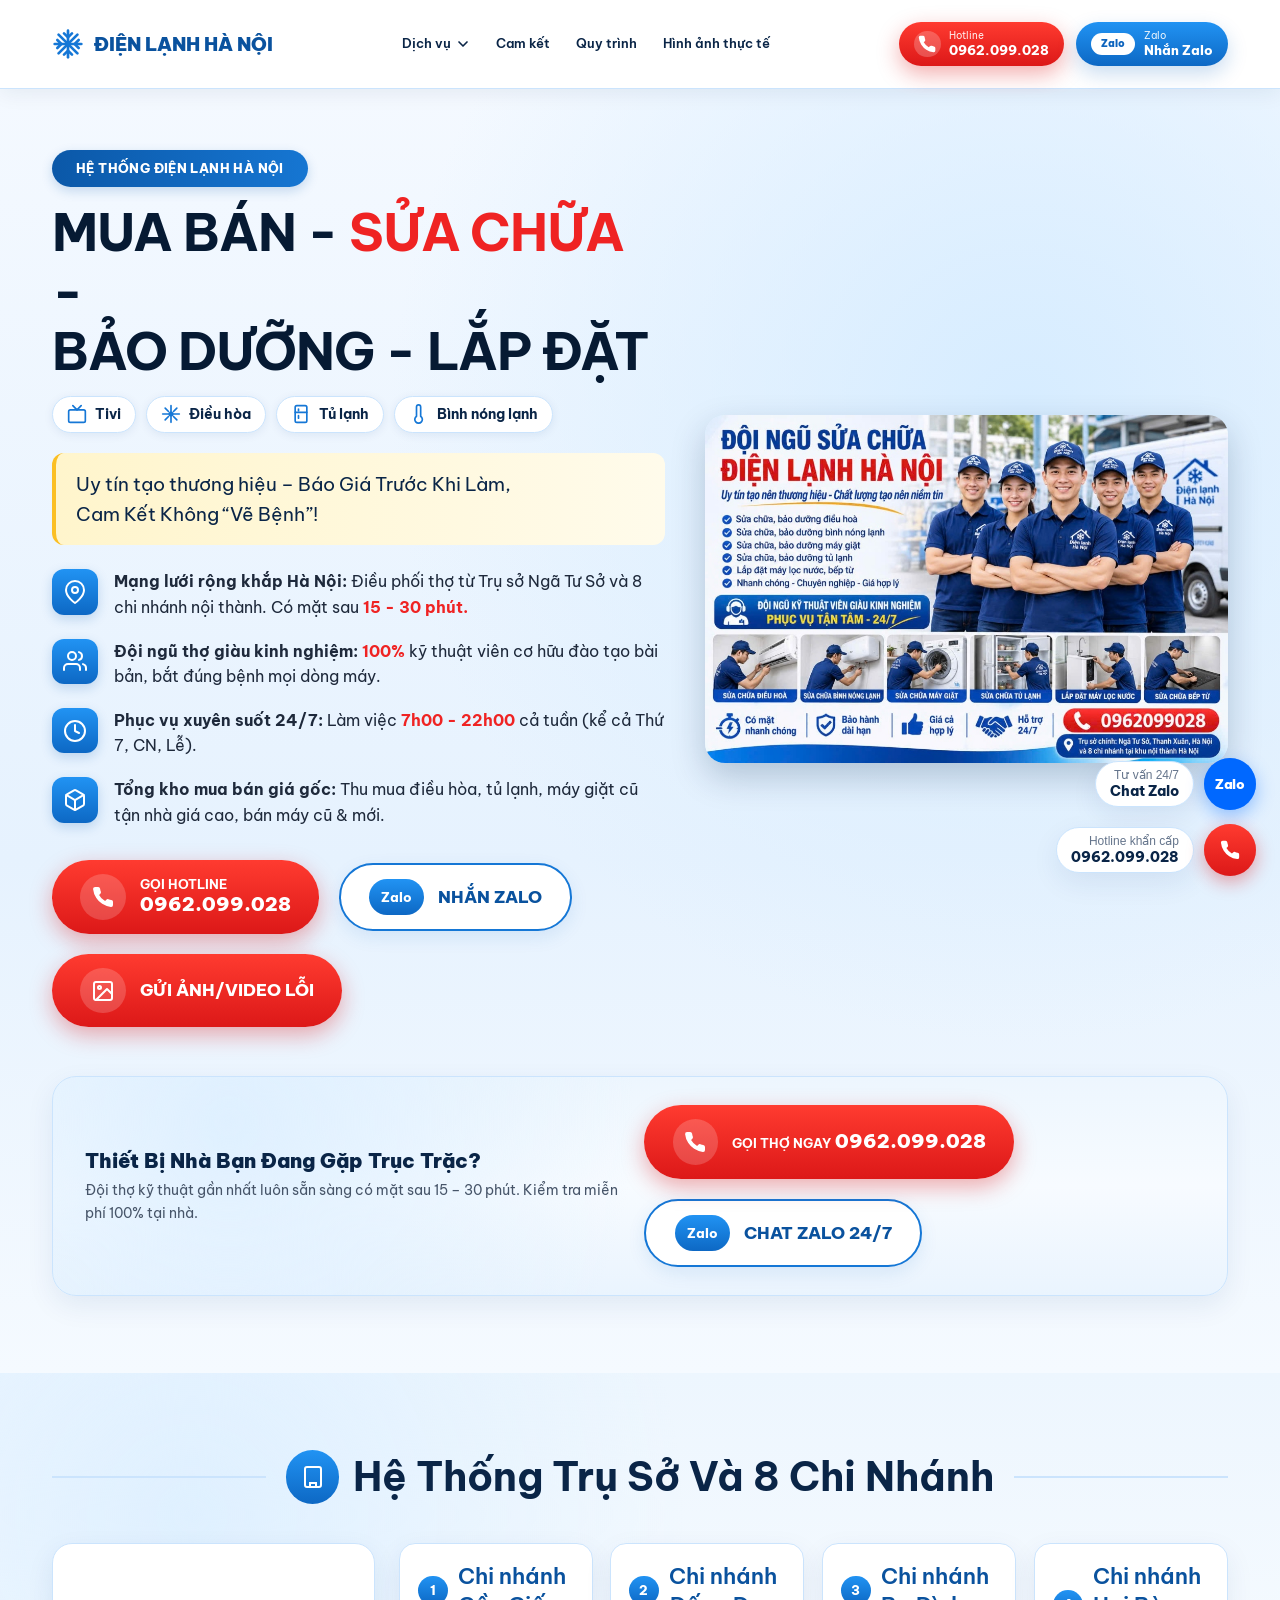
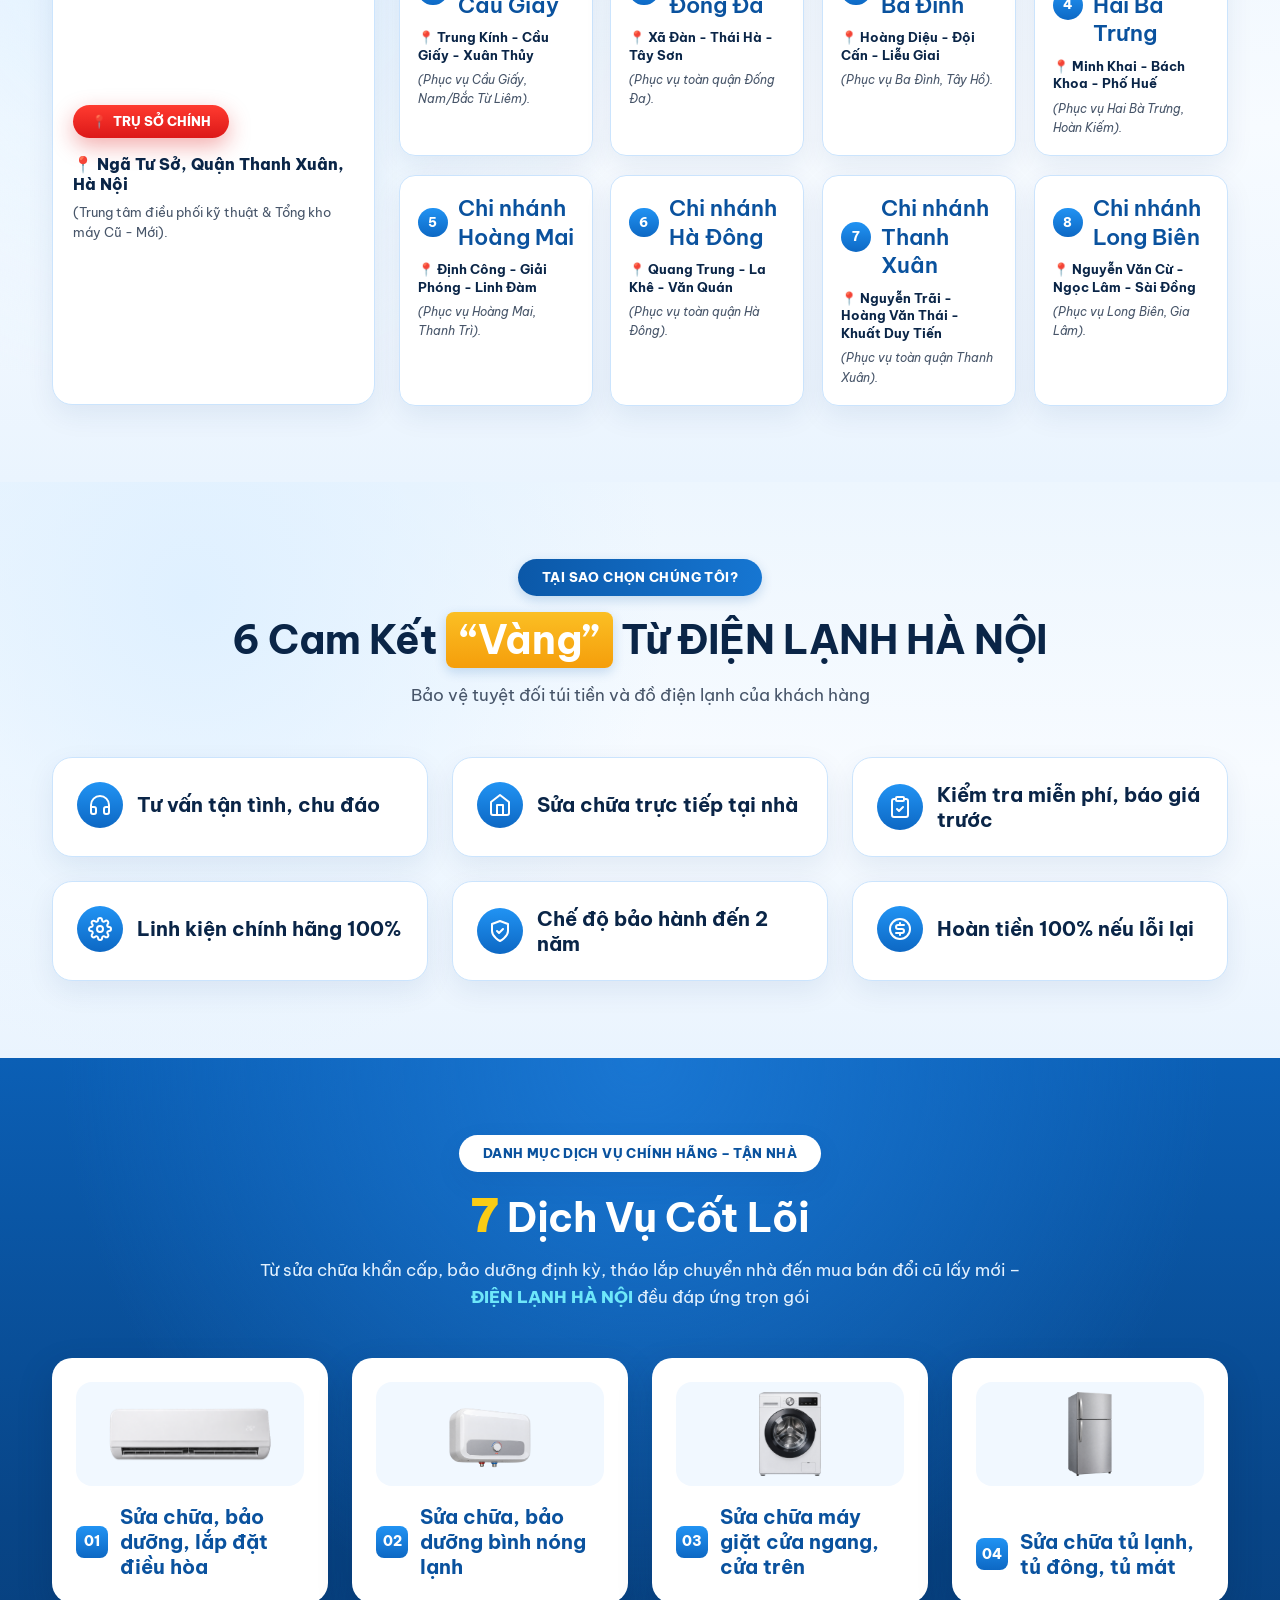
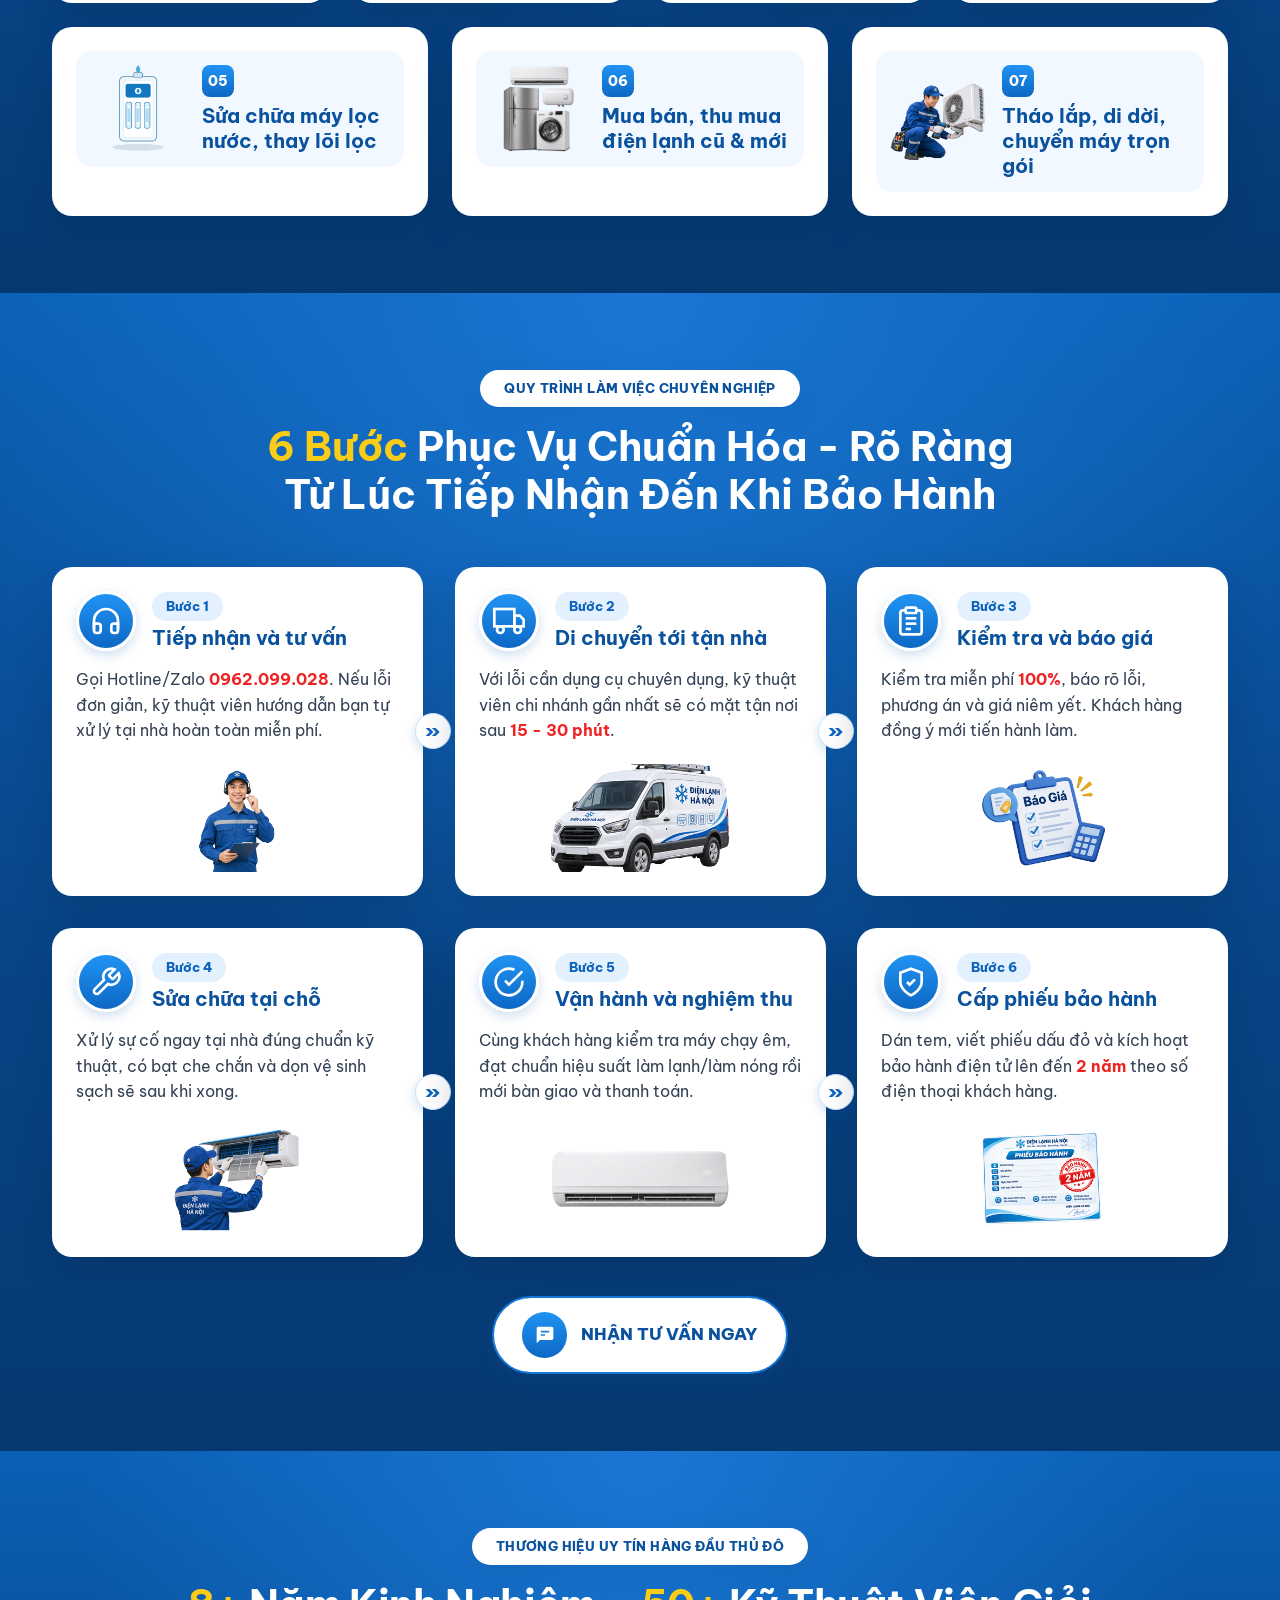
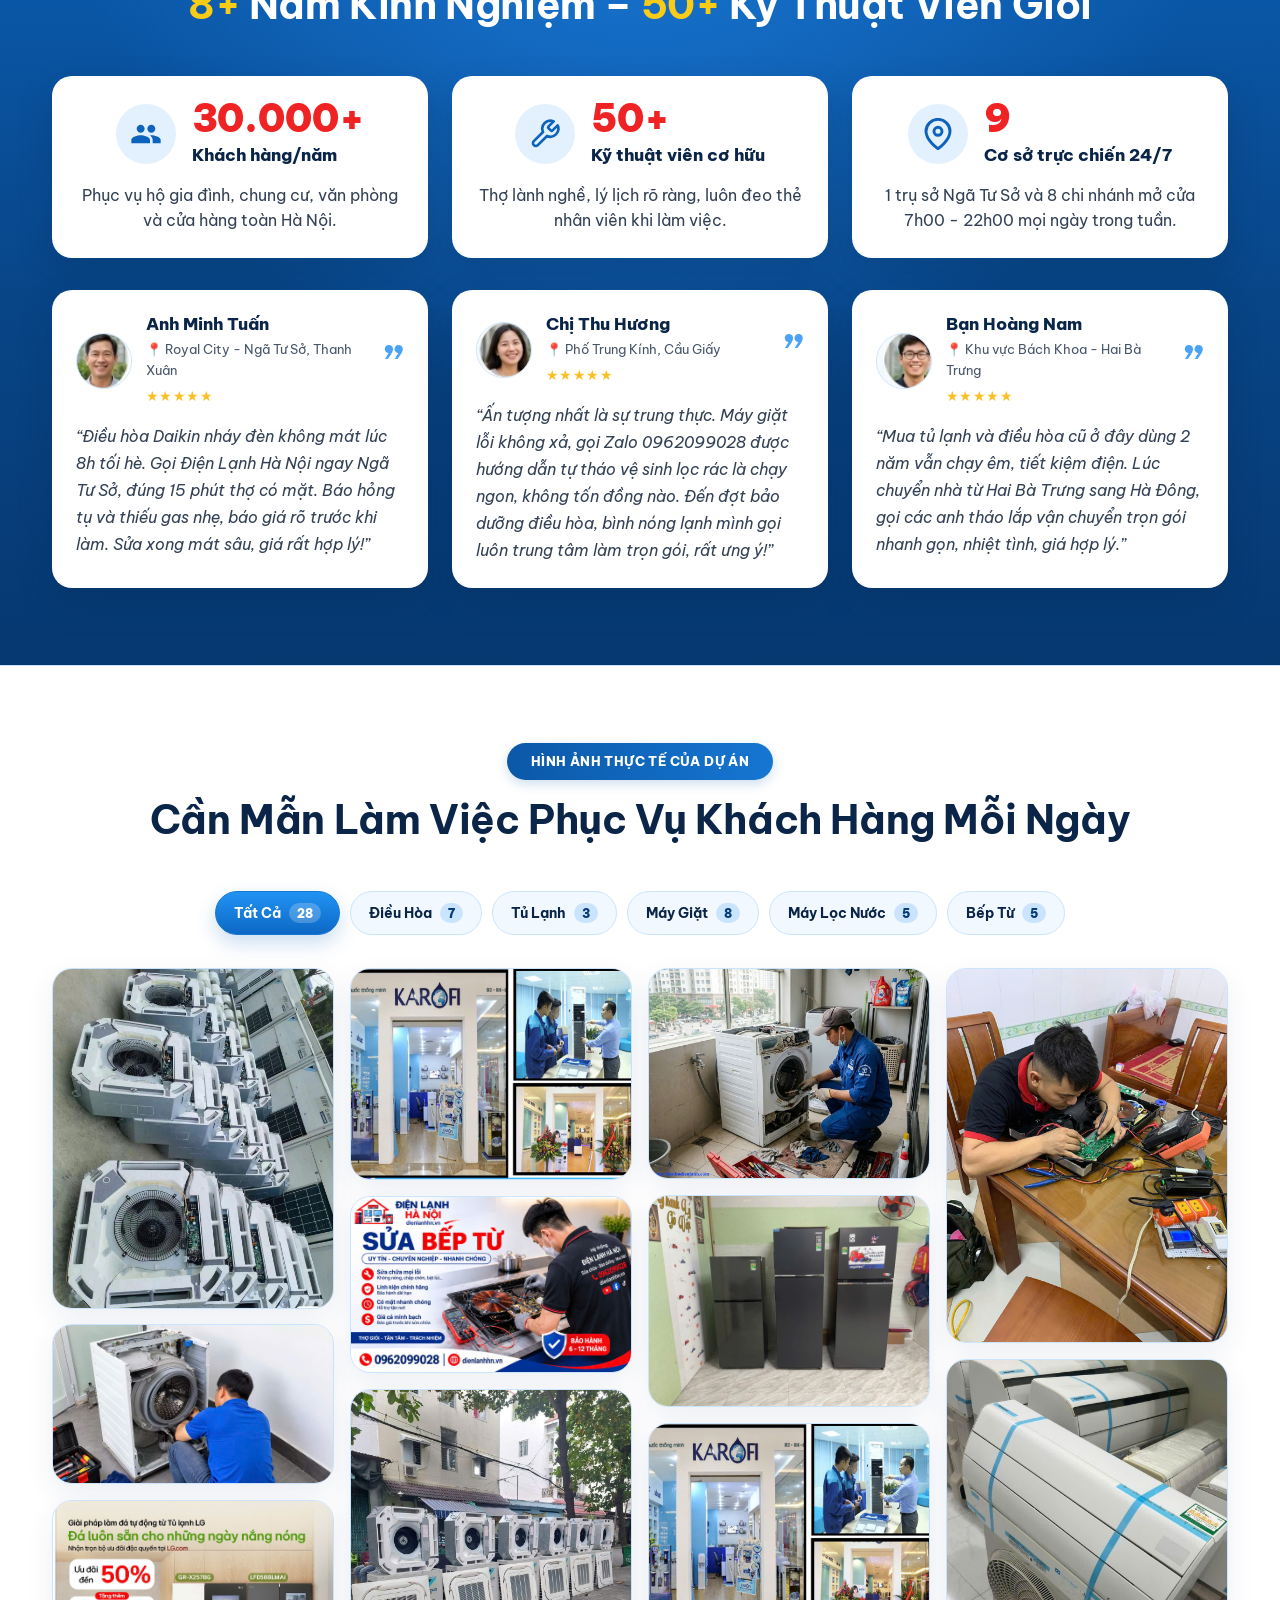
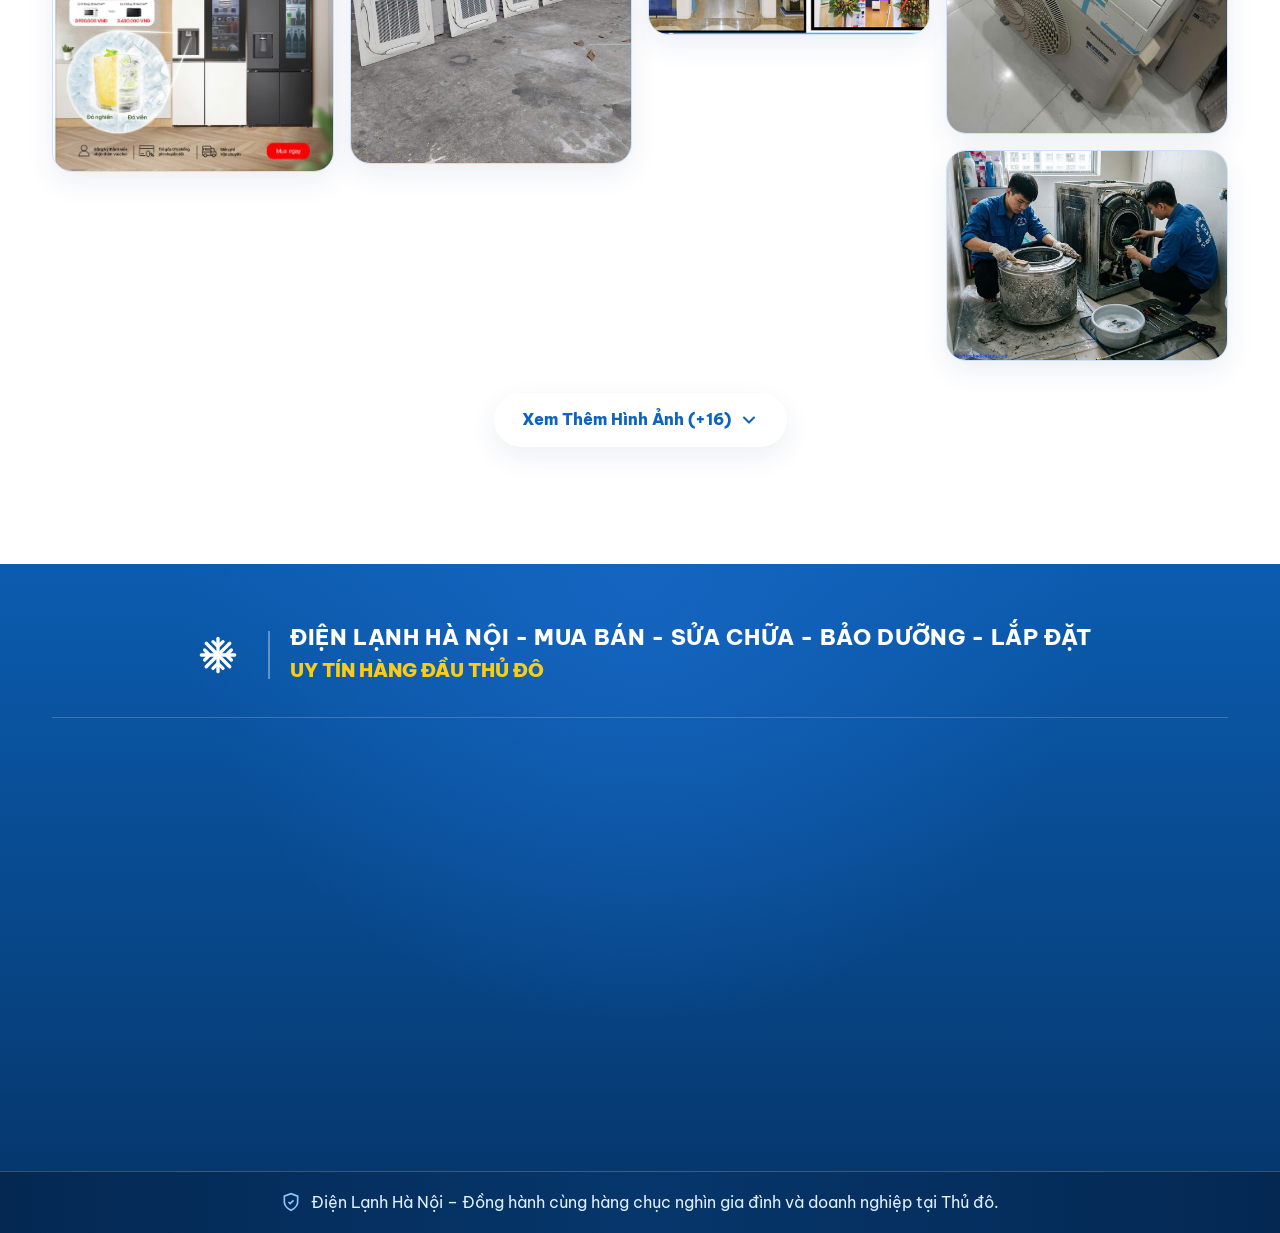
==== commit 14acc7f0: "Update layout: relocate gallery CTA and process CTA to Hero, remove commitments photo, move branches" ====
--- a/index.html
+++ b/index.html
@@ -367,6 +367,17 @@
                 <span class="btn-cta__zalo-bubble" aria-hidden="true">Zalo</span>
                 <span class="btn-cta__zalo-single">NHẮN ZALO</span>
               </a>
+
+              <a href="https://zalo.me/0962099028" target="_blank" rel="noopener noreferrer" class="btn-cta btn-cta--red">
+                <span class="btn-cta__icon-media" aria-hidden="true">
+                  <svg viewBox="0 0 24 24" fill="none" stroke="currentColor" stroke-width="2" stroke-linecap="round" stroke-linejoin="round">
+                    <rect x="3" y="3" width="18" height="18" rx="2" ry="2"></rect>
+                    <circle cx="8.5" cy="8.5" r="1.5"></circle>
+                    <polyline points="21 15 16 10 5 21"></polyline>
+                  </svg>
+                </span>
+                <span class="btn-cta__single-text">GỬI ẢNH/VIDEO LỖI</span>
+              </a>
             </div>
           </div>
 
@@ -376,518 +387,34 @@
           </div>
         </div>
 
-        <!-- Trust Bar -->
-        <div class="hero-trust-bar">
-          <span class="hero-trust-bar__icon" aria-hidden="true">
-            <svg viewBox="0 0 24 24" fill="currentColor">
-              <path d="M16 11c1.66 0 2.99-1.34 2.99-3S17.66 5 16 5c-1.66 0-3 1.34-3 3s1.34 3 3 3zm-8 0c1.66 0 2.99-1.34 2.99-3S9.66 5 8 5C6.34 5 5 6.34 5 8s1.34 3 3 3zm0 2c-2.33 0-7 1.17-7 3.5V19h14v-2.5c0-2.33-4.67-3.5-7-3.5zm8 0c-.29 0-.62.02-.97.05 1.16.84 1.97 1.97 1.97 3.45V19h6v-2.5c0-2.33-4.67-3.5-7-3.5z"></path>
-            </svg>
-          </span>
-          <p class="hero-trust-bar__text">
-            Phục vụ <strong class="text-accent-red">30.000+</strong> hộ gia đình, chung cư và văn phòng tại Hà Nội mỗi năm – <strong class="text-accent-red">99,2%</strong> khách hàng hài lòng.
-          </p>
+        <!-- Bottom CTA Banner (Transferred from Gallery) -->
+        <div class="gallery-cta-banner">
+          <div class="gallery-cta-banner__content">
+            <h3 class="gallery-cta-banner__title">Thiết Bị Nhà Bạn Đang Gặp Trục Trặc?</h3>
+            <p class="gallery-cta-banner__desc">Đội thợ kỹ thuật gần nhất luôn sẵn sàng có mặt sau 15 – 30 phút. Kiểm tra miễn phí 100% tại nhà.</p>
+          </div>
+          <div class="cta-group">
+            <a href="tel:0962099028" class="btn-cta btn-cta--red">
+              <span class="btn-cta__icon-phone" aria-hidden="true">
+                <svg viewBox="0 0 24 24" fill="currentColor">
+                  <path d="M22 16.92v3a2 2 0 0 1-2.18 2 19.79 19.79 0 0 1-8.63-3.07 19.5 19.5 0 0 1-6-6 19.79 19.79 0 0 1-3.07-8.67A2 2 0 0 1 4.11 2h3a2 2 0 0 1 2 1.72 12.84 12.84 0 0 0 .7 2.81 2 2 0 0 1-.45 2.11L8.09 9.91a16 16 0 0 0 6 6l1.27-1.27a2 2 0 0 1 2.11-.45 12.84 12.84 0 0 0 2.81.7A2 2 0 0 1 22 16.92z"></path>
+                </svg>
+              </span>
+              <span class="btn-cta__text-group">
+                <span class="btn-cta__label">GỌI THỢ NGAY</span>
+                <strong class="btn-cta__phone">0962.099.028</strong>
+              </span>
+            </a>
+            <a href="https://zalo.me/0962099028" target="_blank" rel="noopener noreferrer" class="btn-cta btn-cta--zalo-outline">
+              <span class="btn-cta__zalo-bubble" aria-hidden="true">Zalo</span>
+              <span class="btn-cta__zalo-single">CHAT ZALO 24/7</span>
+            </a>
+          </div>
         </div>
       </div>
     </section>
 
-    <!-- ==================== SECTION 2: 6 CAM KẾT VÀNG ==================== -->
-    <section class="commitments-section" id="cam-ket">
-      <div class="container">
-        <div class="commitments-section__layout">
-          <!-- Left Photo -->
-          <div class="commitments-section__photo-col">
-            <img src="assets/asset-pack/section-2-commit-complete-graphic.png" alt="Kỹ thuật viên Điện Lạnh Hà Nội kiểm tra bảo dưỡng điều hòa" class="commitments-section__photo">
-          </div>
-
-          <!-- Right Content + 6 Cards -->
-          <div class="commitments-section__main-col">
-            <div class="section-header">
-              <div class="section-badge section-badge--blue-pill">TẠI SAO CHỌN CHÚNG TÔI?</div>
-              <h2 class="section-title">
-                6 Cam Kết <span class="badge-gold-highlight">“Vàng”</span> Từ ĐIỆN LẠNH HÀ NỘI
-              </h2>
-              <p class="section-subtitle">Bảo vệ tuyệt đối túi tiền và đồ điện lạnh của khách hàng</p>
-            </div>
-
-            <div class="commitments-grid">
-              <!-- Card 1 -->
-              <article class="commitment-card">
-                <div class="commitment-card__header">
-                  <span class="commitment-card__icon" aria-hidden="true">
-                    <svg viewBox="0 0 24 24" fill="none" stroke="currentColor" stroke-width="2" stroke-linecap="round" stroke-linejoin="round">
-                      <path d="M3 18v-6a9 9 0 0 1 18 0v6"></path>
-                      <path d="M21 19a2 2 0 0 1-2 2h-1a2 2 0 0 1-2-2v-3a2 2 0 0 1 2-2h3zM3 19a2 2 0 0 0 2 2h1a2 2 0 0 0 2-2v-3a2 2 0 0 0-2-2H3z"></path>
-                    </svg>
-                  </span>
-                  <h3 class="commitment-card__title">Tư vấn tận tình, chu đáo</h3>
-                </div>
-              </article>
-
-              <!-- Card 2 -->
-              <article class="commitment-card">
-                <div class="commitment-card__header">
-                  <span class="commitment-card__icon" aria-hidden="true">
-                    <svg viewBox="0 0 24 24" fill="none" stroke="currentColor" stroke-width="2" stroke-linecap="round" stroke-linejoin="round">
-                      <path d="M3 9l9-7 9 7v11a2 2 0 0 1-2 2H5a2 2 0 0 1-2-2z"></path>
-                      <polyline points="9 22 9 12 15 12 15 22"></polyline>
-                    </svg>
-                  </span>
-                  <h3 class="commitment-card__title">Sửa chữa trực tiếp tại nhà</h3>
-                </div>
-              </article>
-
-              <!-- Card 3 -->
-              <article class="commitment-card">
-                <div class="commitment-card__header">
-                  <span class="commitment-card__icon" aria-hidden="true">
-                    <svg viewBox="0 0 24 24" fill="none" stroke="currentColor" stroke-width="2" stroke-linecap="round" stroke-linejoin="round">
-                      <path d="M16 4h2a2 2 0 0 1 2 2v14a2 2 0 0 1-2 2H6a2 2 0 0 1-2-2V6a2 2 0 0 1 2-2h2"></path>
-                      <rect x="8" y="2" width="8" height="4" rx="1" ry="1"></rect>
-                      <path d="M9 14l2 2 4-4"></path>
-                    </svg>
-                  </span>
-                  <h3 class="commitment-card__title">Kiểm tra miễn phí, báo giá trước</h3>
-                </div>
-              </article>
-
-              <!-- Card 4 -->
-              <article class="commitment-card">
-                <div class="commitment-card__header">
-                  <span class="commitment-card__icon" aria-hidden="true">
-                    <svg viewBox="0 0 24 24" fill="none" stroke="currentColor" stroke-width="2" stroke-linecap="round" stroke-linejoin="round">
-                      <circle cx="12" cy="12" r="3"></circle>
-                      <path d="M19.4 15a1.65 1.65 0 0 0 .33 1.82l.06.06a2 2 0 0 1 0 2.83 2 2 0 0 1-2.83 0l-.06-.06a1.65 1.65 0 0 0-1.82-.33 1.65 1.65 0 0 0-1 1.51V21a2 2 0 0 1-2 2 2 2 0 0 1-2-2v-.09A1.65 1.65 0 0 0 9 19.4a1.65 1.65 0 0 0-1.82.33l-.06.06a2 2 0 0 1-2.83 0 2 2 0 0 1 0-2.83l.06-.06a1.65 1.65 0 0 0 .33-1.82 1.65 1.65 0 0 0-1.51-1H3a2 2 0 0 1-2-2 2 2 0 0 1 2-2h.09A1.65 1.65 0 0 0 4.6 9a1.65 1.65 0 0 0-.33-1.82l-.06-.06a2 2 0 0 1 0-2.83 2 2 0 0 1 2.83 0l.06.06a1.65 1.65 0 0 0 1.82.33H9a1.65 1.65 0 0 0 1-1.51V3a2 2 0 0 1 2-2 2 2 0 0 1 2 2v.09a1.65 1.65 0 0 0 1 1.51 1.65 1.65 0 0 0 1.82-.33l.06-.06a2 2 0 0 1 2.83 0 2 2 0 0 1 0 2.83l-.06.06a1.65 1.65 0 0 0-.33 1.82V9a1.65 1.65 0 0 0 1.51 1H21a2 2 0 0 1 2 2 2 2 0 0 1-2 2h-.09a1.65 1.65 0 0 0-1.51 1z"></path>
-                    </svg>
-                  </span>
-                  <h3 class="commitment-card__title">Linh kiện chính hãng 100%</h3>
-                </div>
-              </article>
-
-              <!-- Card 5 -->
-              <article class="commitment-card">
-                <div class="commitment-card__header">
-                  <span class="commitment-card__icon" aria-hidden="true">
-                    <svg viewBox="0 0 24 24" fill="none" stroke="currentColor" stroke-width="2" stroke-linecap="round" stroke-linejoin="round">
-                      <path d="M12 22s8-4 8-10V5l-8-3-8 3v7c0 6 8 10 8 10z"></path>
-                      <polyline points="9 12 11 14 15 10"></polyline>
-                    </svg>
-                  </span>
-                  <h3 class="commitment-card__title">Chế độ bảo hành đến 2 năm</h3>
-                </div>
-              </article>
-
-              <!-- Card 6 -->
-              <article class="commitment-card">
-                <div class="commitment-card__header">
-                  <span class="commitment-card__icon" aria-hidden="true">
-                    <svg viewBox="0 0 24 24" fill="none" stroke="currentColor" stroke-width="2" stroke-linecap="round" stroke-linejoin="round">
-                      <circle cx="12" cy="12" r="10"></circle>
-                      <path d="M16 8h-6a2 2 0 1 0 0 4h4a2 2 0 1 1 0 4H8"></path>
-                      <line x1="12" y1="6" x2="12" y2="8"></line>
-                      <line x1="12" y1="16" x2="12" y2="18"></line>
-                    </svg>
-                  </span>
-                  <h3 class="commitment-card__title">Hoàn tiền 100% nếu lỗi lại</h3>
-                </div>
-              </article>
-            </div>
-          </div>
-        </div>
-      </div>
-    </section>
-
-    <!-- ==================== SECTION 3: 7 DỊCH VỤ CỐT LÕI ==================== -->
-    <section class="services-section" id="dich-vu">
-      <div class="container">
-        <div class="section-header section-header--light">
-          <div class="section-badge section-badge--white">DANH MỤC DỊCH VỤ CHÍNH HÃNG – TẬN NHÀ</div>
-          <h2 class="section-title section-title--white">
-            <span class="text-gold-xl">7</span> Dịch Vụ Cốt Lõi
-          </h2>
-          <p class="section-subtitle section-subtitle--light">
-            Từ sửa chữa khẩn cấp, bảo dưỡng định kỳ, tháo lắp chuyển nhà đến mua bán đổi cũ lấy mới –<br>
-            <strong class="text-cyan-highlight">ĐIỆN LẠNH HÀ NỘI</strong> đều đáp ứng trọn gói
-          </p>
-        </div>
-
-        <!-- Top Row: 4 Cards (01 - 04) -->
-        <div class="services-grid-top">
-          <!-- Service 01 -->
-          <article class="service-card">
-            <div class="service-card__media">
-              <img src="assets/asset-pack/composite_srv_1.png" alt="Sửa chữa, bảo dưỡng, lắp đặt điều hòa" class="service-card__img">
-            </div>
-            <div class="service-card__head">
-              <span class="service-card__num">01</span>
-              <h3 class="service-card__title">Sửa chữa, bảo dưỡng, lắp đặt điều hòa</h3>
-            </div>
-          </article>
-
-          <!-- Service 02 -->
-          <article class="service-card">
-            <div class="service-card__media">
-              <img src="assets/images/service-binh-nong-lanh.png" alt="Sửa chữa, bảo dưỡng bình nóng lạnh" class="service-card__img">
-            </div>
-            <div class="service-card__head">
-              <span class="service-card__num">02</span>
-              <h3 class="service-card__title">Sửa chữa, bảo dưỡng bình nóng lạnh</h3>
-            </div>
-          </article>
-
-          <!-- Service 03 -->
-          <article class="service-card">
-            <div class="service-card__media">
-              <img src="assets/images/service-may-giat.png" alt="Sửa chữa máy giặt cửa ngang, cửa trên" class="service-card__img">
-            </div>
-            <div class="service-card__head">
-              <span class="service-card__num">03</span>
-              <h3 class="service-card__title">Sửa chữa máy giặt cửa ngang, cửa trên</h3>
-            </div>
-          </article>
-
-          <!-- Service 04 -->
-          <article class="service-card">
-            <div class="service-card__media">
-              <img src="assets/images/service-tu-lanh.png" alt="Sửa chữa tủ lạnh, tủ đông, tủ mát" class="service-card__img">
-            </div>
-            <div class="service-card__head">
-              <span class="service-card__num">04</span>
-              <h3 class="service-card__title">Sửa chữa tủ lạnh, tủ đông, tủ mát</h3>
-            </div>
-          </article>
-        </div>
-
-        <!-- Bottom Row: 3 Cards (05 - 07) -->
-        <div class="services-grid-bottom">
-          <!-- Service 05 -->
-          <article class="service-card service-card--wide">
-            <div class="service-card__wide-top">
-              <img src="assets/asset-pack/02_APPLIANCES/17-water-purifier.png" alt="Sửa chữa máy lọc nước, thay lõi lọc" class="service-card__wide-img">
-              <div class="service-card__wide-heading">
-                <span class="service-card__num">05</span>
-                <h3 class="service-card__title">Sửa chữa máy lọc nước, thay lõi lọc</h3>
-              </div>
-            </div>
-          </article>
-
-          <!-- Service 06 -->
-          <article class="service-card service-card--wide">
-            <div class="service-card__wide-top">
-              <img src="assets/asset-pack/02_APPLIANCES/05-appliance-collection.png" alt="Mua bán, thu mua điện lạnh cũ & mới" class="service-card__wide-img">
-              <div class="service-card__wide-heading">
-                <span class="service-card__num">06</span>
-                <h3 class="service-card__title">Mua bán, thu mua điện lạnh cũ &amp; mới</h3>
-              </div>
-            </div>
-          </article>
-
-          <!-- Service 07 -->
-          <article class="service-card service-card--wide">
-            <div class="service-card__wide-top">
-              <img src="assets/asset-pack/01_PEOPLE/04-technician-installing-outdoor-unit.png" alt="Tháo lắp, di dời, chuyển máy trọn gói" class="service-card__wide-img">
-              <div class="service-card__wide-heading">
-                <span class="service-card__num">07</span>
-                <h3 class="service-card__title">Tháo lắp, di dời, chuyển máy trọn gói</h3>
-              </div>
-            </div>
-          </article>
-        </div>
-      </div>
-    </section>
-
-    <!-- ==================== SECTION 5: QUY TRÌNH 6 BƯỚC ==================== -->
-    <section class="process-section" id="quy-trinh">
-      <div class="container">
-        <div class="section-header section-header--light">
-          <div class="section-badge section-badge--white">QUY TRÌNH LÀM VIỆC CHUYÊN NGHIỆP</div>
-          <h2 class="section-title section-title--white">
-            <span class="text-gold-inline">6 Bước</span> Phục Vụ Chuẩn Hóa - Rõ Ràng<br>
-            Từ Lúc Tiếp Nhận Đến Khi Bảo Hành
-          </h2>
-        </div>
-
-        <div class="process-grid">
-          <!-- Step 1 -->
-          <article class="process-card">
-            <div class="process-card__top">
-              <span class="process-card__badge-icon" aria-hidden="true">
-                <svg viewBox="0 0 24 24" fill="none" stroke="currentColor" stroke-width="2">
-                  <path d="M3 18v-6a9 9 0 0 1 18 0v6"></path>
-                  <path d="M21 19a2 2 0 0 1-2 2h-1a2 2 0 0 1-2-2v-3a2 2 0 0 1 2-2h3zM3 19a2 2 0 0 0 2 2h1a2 2 0 0 0 2-2v-3a2 2 0 0 0-2-2H3z"></path>
-                </svg>
-              </span>
-              <div class="process-card__heading">
-                <span class="process-card__step-tag">Bước 1</span>
-                <h3 class="process-card__title">Tiếp nhận và tư vấn</h3>
-              </div>
-            </div>
-            <p class="process-card__desc">
-              Gọi Hotline/Zalo <strong class="text-accent-red">0962.099.028</strong>. Nếu lỗi đơn giản, kỹ thuật viên hướng dẫn bạn tự xử lý tại nhà hoàn toàn miễn phí.
-            </p>
-            <img src="assets/asset-pack/composite_step_1.png" alt="Bước 1: Tiếp nhận và tư vấn" class="process-card__img">
-            <span class="process-card__arrow" aria-hidden="true">»</span>
-          </article>
-
-          <!-- Step 2 -->
-          <article class="process-card">
-            <div class="process-card__top">
-              <span class="process-card__badge-icon" aria-hidden="true">
-                <svg viewBox="0 0 24 24" fill="none" stroke="currentColor" stroke-width="2">
-                  <rect x="1" y="3" width="15" height="13"></rect>
-                  <polygon points="16 8 20 8 23 11 23 16 16 16 16 8"></polygon>
-                  <circle cx="5.5" cy="18.5" r="2.5"></circle>
-                  <circle cx="18.5" cy="18.5" r="2.5"></circle>
-                </svg>
-              </span>
-              <div class="process-card__heading">
-                <span class="process-card__step-tag">Bước 2</span>
-                <h3 class="process-card__title">Di chuyển tới tận nhà</h3>
-              </div>
-            </div>
-            <p class="process-card__desc">
-              Với lỗi cần dụng cụ chuyên dụng, kỹ thuật viên chi nhánh gần nhất sẽ có mặt tận nơi sau <strong class="text-accent-red">15 - 30 phút</strong>.
-            </p>
-            <img src="assets/asset-pack/composite_step_2.png" alt="Bước 2: Di chuyển tới tận nhà" class="process-card__img">
-            <span class="process-card__arrow" aria-hidden="true">»</span>
-          </article>
-
-          <!-- Step 3 -->
-          <article class="process-card">
-            <div class="process-card__top">
-              <span class="process-card__badge-icon" aria-hidden="true">
-                <svg viewBox="0 0 24 24" fill="none" stroke="currentColor" stroke-width="2">
-                  <path d="M16 4h2a2 2 0 0 1 2 2v14a2 2 0 0 1-2 2H6a2 2 0 0 1-2-2V6a2 2 0 0 1 2-2h2"></path>
-                  <rect x="8" y="2" width="8" height="4" rx="1" ry="1"></rect>
-                  <line x1="8" y1="10" x2="16" y2="10"></line>
-                  <line x1="8" y1="14" x2="16" y2="14"></line>
-                  <line x1="8" y1="18" x2="12" y2="18"></line>
-                </svg>
-              </span>
-              <div class="process-card__heading">
-                <span class="process-card__step-tag">Bước 3</span>
-                <h3 class="process-card__title">Kiểm tra và báo giá</h3>
-              </div>
-            </div>
-            <p class="process-card__desc">
-              Kiểm tra miễn phí <strong class="text-accent-red">100%</strong>, báo rõ lỗi, phương án và giá niêm yết. Khách hàng đồng ý mới tiến hành làm.
-            </p>
-            <img src="assets/asset-pack/composite_step_3.png" alt="Bước 3: Kiểm tra và báo giá" class="process-card__img">
-          </article>
-
-          <!-- Step 4 -->
-          <article class="process-card">
-            <div class="process-card__top">
-              <span class="process-card__badge-icon" aria-hidden="true">
-                <svg viewBox="0 0 24 24" fill="none" stroke="currentColor" stroke-width="2">
-                  <path d="M14.7 6.3a1 1 0 0 0 0 1.4l1.6 1.6a1 1 0 0 0 1.4 0l3.77-3.77a6 6 0 0 1-7.94 7.94l-6.91 6.91a2.12 2.12 0 0 1-3-3l6.91-6.91a6 6 0 0 1 7.94-7.94l-3.76 3.76z"></path>
-                </svg>
-              </span>
-              <div class="process-card__heading">
-                <span class="process-card__step-tag">Bước 4</span>
-                <h3 class="process-card__title">Sửa chữa tại chỗ</h3>
-              </div>
-            </div>
-            <p class="process-card__desc">
-              Xử lý sự cố ngay tại nhà đúng chuẩn kỹ thuật, có bạt che chắn và dọn vệ sinh sạch sẽ sau khi xong.
-            </p>
-            <img src="assets/asset-pack/composite_step_4.png" alt="Bước 4: Sửa chữa tại chỗ" class="process-card__img">
-            <span class="process-card__arrow" aria-hidden="true">»</span>
-          </article>
-
-          <!-- Step 5 -->
-          <article class="process-card">
-            <div class="process-card__top">
-              <span class="process-card__badge-icon" aria-hidden="true">
-                <svg viewBox="0 0 24 24" fill="none" stroke="currentColor" stroke-width="2">
-                  <path d="M22 11.08V12a10 10 0 1 1-5.93-9.14"></path>
-                  <polyline points="22 4 12 14.01 9 11.01"></polyline>
-                </svg>
-              </span>
-              <div class="process-card__heading">
-                <span class="process-card__step-tag">Bước 5</span>
-                <h3 class="process-card__title">Vận hành và nghiệm thu</h3>
-              </div>
-            </div>
-            <p class="process-card__desc">
-              Cùng khách hàng kiểm tra máy chạy êm, đạt chuẩn hiệu suất làm lạnh/làm nóng rồi mới bàn giao và thanh toán.
-            </p>
-            <img src="assets/asset-pack/composite_step_5.png" alt="Bước 5: Vận hành và nghiệm thu" class="process-card__img">
-            <span class="process-card__arrow" aria-hidden="true">»</span>
-          </article>
-
-          <!-- Step 6 -->
-          <article class="process-card">
-            <div class="process-card__top">
-              <span class="process-card__badge-icon" aria-hidden="true">
-                <svg viewBox="0 0 24 24" fill="none" stroke="currentColor" stroke-width="2">
-                  <path d="M12 22s8-4 8-10V5l-8-3-8 3v7c0 6 8 10 8 10z"></path>
-                  <polyline points="9 12 11 14 15 10"></polyline>
-                </svg>
-              </span>
-              <div class="process-card__heading">
-                <span class="process-card__step-tag">Bước 6</span>
-                <h3 class="process-card__title">Cấp phiếu bảo hành</h3>
-              </div>
-            </div>
-            <p class="process-card__desc">
-              Dán tem, viết phiếu dấu đỏ và kích hoạt bảo hành điện tử lên đến <strong class="text-accent-red">2 năm</strong> theo số điện thoại khách hàng.
-            </p>
-            <img src="assets/asset-pack/composite_step_6.png" alt="Bước 6: Cấp phiếu bảo hành" class="process-card__img">
-          </article>
-        </div>
-
-        <div class="cta-group cta-group--center">
-          <a href="https://zalo.me/0962099028" target="_blank" rel="noopener noreferrer" class="btn-cta btn-cta--red">
-            <span class="btn-cta__icon-media" aria-hidden="true">
-              <svg viewBox="0 0 24 24" fill="none" stroke="currentColor" stroke-width="2" stroke-linecap="round" stroke-linejoin="round">
-                <rect x="3" y="3" width="18" height="18" rx="2" ry="2"></rect>
-                <circle cx="8.5" cy="8.5" r="1.5"></circle>
-                <polyline points="21 15 16 10 5 21"></polyline>
-              </svg>
-            </span>
-            <span class="btn-cta__single-text">GỬI ẢNH/VIDEO LỖI</span>
-          </a>
-
-          <a href="tel:0962099028" class="btn-cta btn-cta--zalo-outline">
-            <span class="btn-cta__chat-circle" aria-hidden="true">
-              <svg viewBox="0 0 24 24" fill="currentColor">
-                <path d="M20 2H4c-1.1 0-2 .9-2 2v18l4-4h14c1.1 0 2-.9 2-2V4c0-1.1-.9-2-2-2zm-8 11H7v-2h5v2zm5-4H7V7h10v2z"></path>
-              </svg>
-            </span>
-            <span class="btn-cta__zalo-single">NHẬN TƯ VẤN NGAY</span>
-          </a>
-        </div>
-      </div>
-    </section>
-
-    <!-- ==================== SECTION 7: THƯƠNG HIỆU UY TÍN & 8 CHI NHÁNH ==================== -->
-    <section class="trust-section">
-      <div class="container">
-        <div class="section-header section-header--light">
-          <div class="section-badge section-badge--white">THƯƠNG HIỆU UY TÍN HÀNG ĐẦU THỦ ĐÔ</div>
-          <h2 class="section-title section-title--white">
-            <span class="text-gold-inline">8+</span> Năm Kinh Nghiệm – <span class="text-gold-inline">50+</span> Kỹ Thuật Viên Giỏi
-          </h2>
-        </div>
-
-        <!-- 3 Stat Cards -->
-        <div class="stats-grid">
-          <article class="stat-card">
-            <div class="stat-card__top">
-              <span class="stat-card__icon" aria-hidden="true">
-                <svg viewBox="0 0 24 24" fill="currentColor">
-                  <path d="M16 11c1.66 0 2.99-1.34 2.99-3S17.66 5 16 5c-1.66 0-3 1.34-3 3s1.34 3 3 3zm-8 0c1.66 0 2.99-1.34 2.99-3S9.66 5 8 5C6.34 5 5 6.34 5 8s1.34 3 3 3zm0 2c-2.33 0-7 1.17-7 3.5V19h14v-2.5c0-2.33-4.67-3.5-7-3.5zm8 0c-.29 0-.62.02-.97.05 1.16.84 1.97 1.97 1.97 3.45V19h6v-2.5c0-2.33-4.67-3.5-7-3.5z"></path>
-                </svg>
-              </span>
-              <div class="stat-card__heading">
-                <strong class="stat-card__number">30.000+</strong>
-                <span class="stat-card__label">Khách hàng/năm</span>
-              </div>
-            </div>
-            <p class="stat-card__desc">
-              Phục vụ hộ gia đình, chung cư, văn phòng và cửa hàng toàn Hà Nội.
-            </p>
-          </article>
-
-          <article class="stat-card">
-            <div class="stat-card__top">
-              <span class="stat-card__icon" aria-hidden="true">
-                <svg viewBox="0 0 24 24" fill="none" stroke="currentColor" stroke-width="2" stroke-linecap="round" stroke-linejoin="round">
-                  <path d="M14.7 6.3a1 1 0 0 0 0 1.4l1.6 1.6a1 1 0 0 0 1.4 0l3.77-3.77a6 6 0 0 1-7.94 7.94l-6.91 6.91a2.12 2.12 0 0 1-3-3l6.91-6.91a6 6 0 0 1 7.94-7.94l-3.76 3.76z"></path>
-                </svg>
-              </span>
-              <div class="stat-card__heading">
-                <strong class="stat-card__number">50+</strong>
-                <span class="stat-card__label">Kỹ thuật viên cơ hữu</span>
-              </div>
-            </div>
-            <p class="stat-card__desc">
-              Thợ lành nghề, lý lịch rõ ràng, luôn đeo thẻ nhân viên khi làm việc.
-            </p>
-          </article>
-
-          <article class="stat-card">
-            <div class="stat-card__top">
-              <span class="stat-card__icon" aria-hidden="true">
-                <svg viewBox="0 0 24 24" fill="none" stroke="currentColor" stroke-width="2.2" stroke-linecap="round" stroke-linejoin="round">
-                  <path d="M21 10c0 7-9 13-9 13s-9-6-9-13a9 9 0 0 1 18 0z"></path>
-                  <circle cx="12" cy="10" r="3"></circle>
-                </svg>
-              </span>
-              <div class="stat-card__heading">
-                <strong class="stat-card__number">9</strong>
-                <span class="stat-card__label">Cơ sở trực chiến 24/7</span>
-              </div>
-            </div>
-            <p class="stat-card__desc">
-              1 trụ sở Ngã Tư Sở và 8 chi nhánh mở cửa 7h00 - 22h00 mọi ngày trong tuần.
-            </p>
-          </article>
-        </div>
-
-        <!-- 3 Customer Review Cards -->
-        <div class="reviews-grid">
-          <!-- Review 1 -->
-          <article class="review-card">
-            <div class="review-card__head">
-              <img src="assets/images/lp/rev-avatar-1.jpg" alt="Anh Minh Tuấn" class="review-card__avatar">
-              <div class="review-card__meta">
-                <h3 class="review-card__name">Anh Minh Tuấn</h3>
-                <p class="review-card__loc">
-                  <span class="loc-pin-blue" aria-hidden="true">📍</span>
-                  Royal City - Ngã Tư Sở, Thanh Xuân
-                </p>
-                <div class="review-card__stars" aria-label="5 sao">★★★★★</div>
-              </div>
-              <span class="review-card__quote" aria-hidden="true">”</span>
-            </div>
-            <p class="review-card__text">
-              “Điều hòa Daikin nháy đèn không mát lúc 8h tối hè. Gọi Điện Lạnh Hà Nội ngay Ngã Tư Sở, đúng 15 phút thợ có mặt. Báo hỏng tụ và thiếu gas nhẹ, báo giá rõ trước khi làm. Sửa xong mát sâu, giá rất hợp lý!”
-            </p>
-          </article>
-
-          <!-- Review 2 -->
-          <article class="review-card">
-            <div class="review-card__head">
-              <img src="assets/images/lp/rev-avatar-2.jpg" alt="Chị Thu Hương" class="review-card__avatar">
-              <div class="review-card__meta">
-                <h3 class="review-card__name">Chị Thu Hương</h3>
-                <p class="review-card__loc">
-                  <span class="loc-pin-blue" aria-hidden="true">📍</span>
-                  Phố Trung Kính, Cầu Giấy
-                </p>
-                <div class="review-card__stars" aria-label="5 sao">★★★★★</div>
-              </div>
-              <span class="review-card__quote" aria-hidden="true">”</span>
-            </div>
-            <p class="review-card__text">
-              “Ấn tượng nhất là sự trung thực. Máy giặt lỗi không xả, gọi Zalo 0962099028 được hướng dẫn tự tháo vệ sinh lọc rác là chạy ngon, không tốn đồng nào. Đến đợt bảo dưỡng điều hòa, bình nóng lạnh mình gọi luôn trung tâm làm trọn gói, rất ưng ý!”
-            </p>
-          </article>
-
-          <!-- Review 3 -->
-          <article class="review-card">
-            <div class="review-card__head">
-              <img src="assets/images/lp/rev-avatar-3.jpg" alt="Bạn Hoàng Nam" class="review-card__avatar">
-              <div class="review-card__meta">
-                <h3 class="review-card__name">Bạn Hoàng Nam</h3>
-                <p class="review-card__loc">
-                  <span class="loc-pin-blue" aria-hidden="true">📍</span>
-                  Khu vực Bách Khoa - Hai Bà Trưng
-                </p>
-                <div class="review-card__stars" aria-label="5 sao">★★★★★</div>
-              </div>
-              <span class="review-card__quote" aria-hidden="true">”</span>
-            </div>
-            <p class="review-card__text">
-              “Mua tủ lạnh và điều hòa cũ ở đây dùng 2 năm vẫn chạy êm, tiết kiệm điện. Lúc chuyển nhà từ Hai Bà Trưng sang Hà Đông, gọi các anh tháo lắp vận chuyển trọn gói nhanh gọn, nhiệt tình, giá hợp lý.”
-            </p>
-          </article>
-        </div>
-      </div>
-    </section>
-
-    <!-- ==================== SECTION 7B: HỆ THỐNG TRỤ SỞ VÀ 8 CHI NHÁNH ==================== -->
+    <!-- ==================== SECTION: HỆ THỐNG TRỤ SỞ VÀ 8 CHI NHÁNH ==================== -->
     <section class="branches-section">
       <div class="container">
         <div class="branches-section__header">
@@ -913,11 +440,10 @@
         <div class="branches-layout">
           <!-- Headquarters Card -->
           <article class="hq-card">
-            <div class="hq-card__media">
-              <img src="assets/asset-pack/03_BRAND_MISC/08-storefront.png" alt="Trụ sở chính Điện Lạnh Hà Nội tại Ngã Tư Sở" class="hq-card__img">
-              <div class="hq-card__badge">
+            <div class="hq-card__badge-wrap">
+              <span class="hq-card__badge">
                 <span aria-hidden="true">📍</span> TRỤ SỞ CHÍNH
-              </div>
+              </span>
             </div>
             <div class="hq-card__body">
               <h3 class="hq-card__address">
@@ -1034,6 +560,487 @@
               <p class="branch-card__area">(Phục vụ Long Biên, Gia Lâm).</p>
             </article>
           </div>
+        </div>
+      </div>
+    </section>
+
+    <!-- ==================== SECTION 2: 6 CAM KẾT VÀNG ==================== -->
+    <section class="commitments-section" id="cam-ket">
+      <div class="container">
+        <div class="commitments-section__layout">
+          <!-- Main Content + 6 Cards -->
+          <div class="commitments-section__main-col">
+            <div class="section-header">
+              <div class="section-badge section-badge--blue-pill">TẠI SAO CHỌN CHÚNG TÔI?</div>
+              <h2 class="section-title">
+                6 Cam Kết <span class="badge-gold-highlight">“Vàng”</span> Từ ĐIỆN LẠNH HÀ NỘI
+              </h2>
+              <p class="section-subtitle">Bảo vệ tuyệt đối túi tiền và đồ điện lạnh của khách hàng</p>
+            </div>
+
+            <div class="commitments-grid">
+              <!-- Card 1 -->
+              <article class="commitment-card">
+                <div class="commitment-card__header">
+                  <span class="commitment-card__icon" aria-hidden="true">
+                    <svg viewBox="0 0 24 24" fill="none" stroke="currentColor" stroke-width="2" stroke-linecap="round" stroke-linejoin="round">
+                      <path d="M3 18v-6a9 9 0 0 1 18 0v6"></path>
+                      <path d="M21 19a2 2 0 0 1-2 2h-1a2 2 0 0 1-2-2v-3a2 2 0 0 1 2-2h3zM3 19a2 2 0 0 0 2 2h1a2 2 0 0 0 2-2v-3a2 2 0 0 0-2-2H3z"></path>
+                    </svg>
+                  </span>
+                  <h3 class="commitment-card__title">Tư vấn tận tình, chu đáo</h3>
+                </div>
+              </article>
+
+              <!-- Card 2 -->
+              <article class="commitment-card">
+                <div class="commitment-card__header">
+                  <span class="commitment-card__icon" aria-hidden="true">
+                    <svg viewBox="0 0 24 24" fill="none" stroke="currentColor" stroke-width="2" stroke-linecap="round" stroke-linejoin="round">
+                      <path d="M3 9l9-7 9 7v11a2 2 0 0 1-2 2H5a2 2 0 0 1-2-2z"></path>
+                      <polyline points="9 22 9 12 15 12 15 22"></polyline>
+                    </svg>
+                  </span>
+                  <h3 class="commitment-card__title">Sửa chữa trực tiếp tại nhà</h3>
+                </div>
+              </article>
+
+              <!-- Card 3 -->
+              <article class="commitment-card">
+                <div class="commitment-card__header">
+                  <span class="commitment-card__icon" aria-hidden="true">
+                    <svg viewBox="0 0 24 24" fill="none" stroke="currentColor" stroke-width="2" stroke-linecap="round" stroke-linejoin="round">
+                      <path d="M16 4h2a2 2 0 0 1 2 2v14a2 2 0 0 1-2 2H6a2 2 0 0 1-2-2V6a2 2 0 0 1 2-2h2"></path>
+                      <rect x="8" y="2" width="8" height="4" rx="1" ry="1"></rect>
+                      <path d="M9 14l2 2 4-4"></path>
+                    </svg>
+                  </span>
+                  <h3 class="commitment-card__title">Kiểm tra miễn phí, báo giá trước</h3>
+                </div>
+              </article>
+
+              <!-- Card 4 -->
+              <article class="commitment-card">
+                <div class="commitment-card__header">
+                  <span class="commitment-card__icon" aria-hidden="true">
+                    <svg viewBox="0 0 24 24" fill="none" stroke="currentColor" stroke-width="2" stroke-linecap="round" stroke-linejoin="round">
+                      <circle cx="12" cy="12" r="3"></circle>
+                      <path d="M19.4 15a1.65 1.65 0 0 0 .33 1.82l.06.06a2 2 0 0 1 0 2.83 2 2 0 0 1-2.83 0l-.06-.06a1.65 1.65 0 0 0-1.82-.33 1.65 1.65 0 0 0-1 1.51V21a2 2 0 0 1-2 2 2 2 0 0 1-2-2v-.09A1.65 1.65 0 0 0 9 19.4a1.65 1.65 0 0 0-1.82.33l-.06.06a2 2 0 0 1-2.83 0 2 2 0 0 1 0-2.83l.06-.06a1.65 1.65 0 0 0 .33-1.82 1.65 1.65 0 0 0-1.51-1H3a2 2 0 0 1-2-2 2 2 0 0 1 2-2h.09A1.65 1.65 0 0 0 4.6 9a1.65 1.65 0 0 0-.33-1.82l-.06-.06a2 2 0 0 1 0-2.83 2 2 0 0 1 2.83 0l.06.06a1.65 1.65 0 0 0 1.82.33H9a1.65 1.65 0 0 0 1-1.51V3a2 2 0 0 1 2-2 2 2 0 0 1 2 2v.09a1.65 1.65 0 0 0 1 1.51 1.65 1.65 0 0 0 1.82-.33l.06-.06a2 2 0 0 1 2.83 0 2 2 0 0 1 0 2.83l-.06.06a1.65 1.65 0 0 0-.33 1.82V9a1.65 1.65 0 0 0 1.51 1H21a2 2 0 0 1 2 2 2 2 0 0 1-2 2h-.09a1.65 1.65 0 0 0-1.51 1z"></path>
+                    </svg>
+                  </span>
+                  <h3 class="commitment-card__title">Linh kiện chính hãng 100%</h3>
+                </div>
+              </article>
+
+              <!-- Card 5 -->
+              <article class="commitment-card">
+                <div class="commitment-card__header">
+                  <span class="commitment-card__icon" aria-hidden="true">
+                    <svg viewBox="0 0 24 24" fill="none" stroke="currentColor" stroke-width="2" stroke-linecap="round" stroke-linejoin="round">
+                      <path d="M12 22s8-4 8-10V5l-8-3-8 3v7c0 6 8 10 8 10z"></path>
+                      <polyline points="9 12 11 14 15 10"></polyline>
+                    </svg>
+                  </span>
+                  <h3 class="commitment-card__title">Chế độ bảo hành đến 2 năm</h3>
+                </div>
+              </article>
+
+              <!-- Card 6 -->
+              <article class="commitment-card">
+                <div class="commitment-card__header">
+                  <span class="commitment-card__icon" aria-hidden="true">
+                    <svg viewBox="0 0 24 24" fill="none" stroke="currentColor" stroke-width="2" stroke-linecap="round" stroke-linejoin="round">
+                      <circle cx="12" cy="12" r="10"></circle>
+                      <path d="M16 8h-6a2 2 0 1 0 0 4h4a2 2 0 1 1 0 4H8"></path>
+                      <line x1="12" y1="6" x2="12" y2="8"></line>
+                      <line x1="12" y1="16" x2="12" y2="18"></line>
+                    </svg>
+                  </span>
+                  <h3 class="commitment-card__title">Hoàn tiền 100% nếu lỗi lại</h3>
+                </div>
+              </article>
+            </div>
+          </div>
+        </div>
+      </div>
+    </section>
+
+    <!-- ==================== SECTION 3: 7 DỊCH VỤ CỐT LÕI ==================== -->
+    <section class="services-section" id="dich-vu">
+      <div class="container">
+        <div class="section-header section-header--light">
+          <div class="section-badge section-badge--white">DANH MỤC DỊCH VỤ CHÍNH HÃNG – TẬN NHÀ</div>
+          <h2 class="section-title section-title--white">
+            <span class="text-gold-xl">7</span> Dịch Vụ Cốt Lõi
+          </h2>
+          <p class="section-subtitle section-subtitle--light">
+            Từ sửa chữa khẩn cấp, bảo dưỡng định kỳ, tháo lắp chuyển nhà đến mua bán đổi cũ lấy mới –<br>
+            <strong class="text-cyan-highlight">ĐIỆN LẠNH HÀ NỘI</strong> đều đáp ứng trọn gói
+          </p>
+        </div>
+
+        <!-- Top Row: 4 Cards (01 - 04) -->
+        <div class="services-grid-top">
+          <!-- Service 01 -->
+          <article class="service-card">
+            <div class="service-card__media">
+              <img src="assets/asset-pack/composite_srv_1.png" alt="Sửa chữa, bảo dưỡng, lắp đặt điều hòa" class="service-card__img">
+            </div>
+            <div class="service-card__head">
+              <span class="service-card__num">01</span>
+              <h3 class="service-card__title">Sửa chữa, bảo dưỡng, lắp đặt điều hòa</h3>
+            </div>
+          </article>
+
+          <!-- Service 02 -->
+          <article class="service-card">
+            <div class="service-card__media">
+              <img src="assets/images/service-binh-nong-lanh.png" alt="Sửa chữa, bảo dưỡng bình nóng lạnh" class="service-card__img">
+            </div>
+            <div class="service-card__head">
+              <span class="service-card__num">02</span>
+              <h3 class="service-card__title">Sửa chữa, bảo dưỡng bình nóng lạnh</h3>
+            </div>
+          </article>
+
+          <!-- Service 03 -->
+          <article class="service-card">
+            <div class="service-card__media">
+              <img src="assets/images/service-may-giat.png" alt="Sửa chữa máy giặt cửa ngang, cửa trên" class="service-card__img">
+            </div>
+            <div class="service-card__head">
+              <span class="service-card__num">03</span>
+              <h3 class="service-card__title">Sửa chữa máy giặt cửa ngang, cửa trên</h3>
+            </div>
+          </article>
+
+          <!-- Service 04 -->
+          <article class="service-card">
+            <div class="service-card__media">
+              <img src="assets/images/service-tu-lanh.png" alt="Sửa chữa tủ lạnh, tủ đông, tủ mát" class="service-card__img">
+            </div>
+            <div class="service-card__head">
+              <span class="service-card__num">04</span>
+              <h3 class="service-card__title">Sửa chữa tủ lạnh, tủ đông, tủ mát</h3>
+            </div>
+          </article>
+        </div>
+
+        <!-- Bottom Row: 3 Cards (05 - 07) -->
+        <div class="services-grid-bottom">
+          <!-- Service 05 -->
+          <article class="service-card service-card--wide">
+            <div class="service-card__wide-top">
+              <img src="assets/asset-pack/02_APPLIANCES/17-water-purifier.png" alt="Sửa chữa máy lọc nước, thay lõi lọc" class="service-card__wide-img">
+              <div class="service-card__wide-heading">
+                <span class="service-card__num">05</span>
+                <h3 class="service-card__title">Sửa chữa máy lọc nước, thay lõi lọc</h3>
+              </div>
+            </div>
+          </article>
+
+          <!-- Service 06 -->
+          <article class="service-card service-card--wide">
+            <div class="service-card__wide-top">
+              <img src="assets/asset-pack/02_APPLIANCES/05-appliance-collection.png" alt="Mua bán, thu mua điện lạnh cũ & mới" class="service-card__wide-img">
+              <div class="service-card__wide-heading">
+                <span class="service-card__num">06</span>
+                <h3 class="service-card__title">Mua bán, thu mua điện lạnh cũ &amp; mới</h3>
+              </div>
+            </div>
+          </article>
+
+          <!-- Service 07 -->
+          <article class="service-card service-card--wide">
+            <div class="service-card__wide-top">
+              <img src="assets/asset-pack/01_PEOPLE/04-technician-installing-outdoor-unit.png" alt="Tháo lắp, di dời, chuyển máy trọn gói" class="service-card__wide-img">
+              <div class="service-card__wide-heading">
+                <span class="service-card__num">07</span>
+                <h3 class="service-card__title">Tháo lắp, di dời, chuyển máy trọn gói</h3>
+              </div>
+            </div>
+          </article>
+        </div>
+      </div>
+    </section>
+
+    <!-- ==================== SECTION 5: QUY TRÌNH 6 BƯỚC ==================== -->
+    <section class="process-section" id="quy-trinh">
+      <div class="container">
+        <div class="section-header section-header--light">
+          <div class="section-badge section-badge--white">QUY TRÌNH LÀM VIỆC CHUYÊN NGHIỆP</div>
+          <h2 class="section-title section-title--white">
+            <span class="text-gold-inline">6 Bước</span> Phục Vụ Chuẩn Hóa - Rõ Ràng<br>
+            Từ Lúc Tiếp Nhận Đến Khi Bảo Hành
+          </h2>
+        </div>
+
+        <div class="process-grid">
+          <!-- Step 1 -->
+          <article class="process-card">
+            <div class="process-card__top">
+              <span class="process-card__badge-icon" aria-hidden="true">
+                <svg viewBox="0 0 24 24" fill="none" stroke="currentColor" stroke-width="2">
+                  <path d="M3 18v-6a9 9 0 0 1 18 0v6"></path>
+                  <path d="M21 19a2 2 0 0 1-2 2h-1a2 2 0 0 1-2-2v-3a2 2 0 0 1 2-2h3zM3 19a2 2 0 0 0 2 2h1a2 2 0 0 0 2-2v-3a2 2 0 0 0-2-2H3z"></path>
+                </svg>
+              </span>
+              <div class="process-card__heading">
+                <span class="process-card__step-tag">Bước 1</span>
+                <h3 class="process-card__title">Tiếp nhận và tư vấn</h3>
+              </div>
+            </div>
+            <p class="process-card__desc">
+              Gọi Hotline/Zalo <strong class="text-accent-red">0962.099.028</strong>. Nếu lỗi đơn giản, kỹ thuật viên hướng dẫn bạn tự xử lý tại nhà hoàn toàn miễn phí.
+            </p>
+            <img src="assets/asset-pack/composite_step_1.png" alt="Bước 1: Tiếp nhận và tư vấn" class="process-card__img">
+            <span class="process-card__arrow" aria-hidden="true">»</span>
+          </article>
+
+          <!-- Step 2 -->
+          <article class="process-card">
+            <div class="process-card__top">
+              <span class="process-card__badge-icon" aria-hidden="true">
+                <svg viewBox="0 0 24 24" fill="none" stroke="currentColor" stroke-width="2">
+                  <rect x="1" y="3" width="15" height="13"></rect>
+                  <polygon points="16 8 20 8 23 11 23 16 16 16 16 8"></polygon>
+                  <circle cx="5.5" cy="18.5" r="2.5"></circle>
+                  <circle cx="18.5" cy="18.5" r="2.5"></circle>
+                </svg>
+              </span>
+              <div class="process-card__heading">
+                <span class="process-card__step-tag">Bước 2</span>
+                <h3 class="process-card__title">Di chuyển tới tận nhà</h3>
+              </div>
+            </div>
+            <p class="process-card__desc">
+              Với lỗi cần dụng cụ chuyên dụng, kỹ thuật viên chi nhánh gần nhất sẽ có mặt tận nơi sau <strong class="text-accent-red">15 - 30 phút</strong>.
+            </p>
+            <img src="assets/asset-pack/composite_step_2.png" alt="Bước 2: Di chuyển tới tận nhà" class="process-card__img">
+            <span class="process-card__arrow" aria-hidden="true">»</span>
+          </article>
+
+          <!-- Step 3 -->
+          <article class="process-card">
+            <div class="process-card__top">
+              <span class="process-card__badge-icon" aria-hidden="true">
+                <svg viewBox="0 0 24 24" fill="none" stroke="currentColor" stroke-width="2">
+                  <path d="M16 4h2a2 2 0 0 1 2 2v14a2 2 0 0 1-2 2H6a2 2 0 0 1-2-2V6a2 2 0 0 1 2-2h2"></path>
+                  <rect x="8" y="2" width="8" height="4" rx="1" ry="1"></rect>
+                  <line x1="8" y1="10" x2="16" y2="10"></line>
+                  <line x1="8" y1="14" x2="16" y2="14"></line>
+                  <line x1="8" y1="18" x2="12" y2="18"></line>
+                </svg>
+              </span>
+              <div class="process-card__heading">
+                <span class="process-card__step-tag">Bước 3</span>
+                <h3 class="process-card__title">Kiểm tra và báo giá</h3>
+              </div>
+            </div>
+            <p class="process-card__desc">
+              Kiểm tra miễn phí <strong class="text-accent-red">100%</strong>, báo rõ lỗi, phương án và giá niêm yết. Khách hàng đồng ý mới tiến hành làm.
+            </p>
+            <img src="assets/asset-pack/composite_step_3.png" alt="Bước 3: Kiểm tra và báo giá" class="process-card__img">
+          </article>
+
+          <!-- Step 4 -->
+          <article class="process-card">
+            <div class="process-card__top">
+              <span class="process-card__badge-icon" aria-hidden="true">
+                <svg viewBox="0 0 24 24" fill="none" stroke="currentColor" stroke-width="2">
+                  <path d="M14.7 6.3a1 1 0 0 0 0 1.4l1.6 1.6a1 1 0 0 0 1.4 0l3.77-3.77a6 6 0 0 1-7.94 7.94l-6.91 6.91a2.12 2.12 0 0 1-3-3l6.91-6.91a6 6 0 0 1 7.94-7.94l-3.76 3.76z"></path>
+                </svg>
+              </span>
+              <div class="process-card__heading">
+                <span class="process-card__step-tag">Bước 4</span>
+                <h3 class="process-card__title">Sửa chữa tại chỗ</h3>
+              </div>
+            </div>
+            <p class="process-card__desc">
+              Xử lý sự cố ngay tại nhà đúng chuẩn kỹ thuật, có bạt che chắn và dọn vệ sinh sạch sẽ sau khi xong.
+            </p>
+            <img src="assets/asset-pack/composite_step_4.png" alt="Bước 4: Sửa chữa tại chỗ" class="process-card__img">
+            <span class="process-card__arrow" aria-hidden="true">»</span>
+          </article>
+
+          <!-- Step 5 -->
+          <article class="process-card">
+            <div class="process-card__top">
+              <span class="process-card__badge-icon" aria-hidden="true">
+                <svg viewBox="0 0 24 24" fill="none" stroke="currentColor" stroke-width="2">
+                  <path d="M22 11.08V12a10 10 0 1 1-5.93-9.14"></path>
+                  <polyline points="22 4 12 14.01 9 11.01"></polyline>
+                </svg>
+              </span>
+              <div class="process-card__heading">
+                <span class="process-card__step-tag">Bước 5</span>
+                <h3 class="process-card__title">Vận hành và nghiệm thu</h3>
+              </div>
+            </div>
+            <p class="process-card__desc">
+              Cùng khách hàng kiểm tra máy chạy êm, đạt chuẩn hiệu suất làm lạnh/làm nóng rồi mới bàn giao và thanh toán.
+            </p>
+            <img src="assets/asset-pack/composite_step_5.png" alt="Bước 5: Vận hành và nghiệm thu" class="process-card__img">
+            <span class="process-card__arrow" aria-hidden="true">»</span>
+          </article>
+
+          <!-- Step 6 -->
+          <article class="process-card">
+            <div class="process-card__top">
+              <span class="process-card__badge-icon" aria-hidden="true">
+                <svg viewBox="0 0 24 24" fill="none" stroke="currentColor" stroke-width="2">
+                  <path d="M12 22s8-4 8-10V5l-8-3-8 3v7c0 6 8 10 8 10z"></path>
+                  <polyline points="9 12 11 14 15 10"></polyline>
+                </svg>
+              </span>
+              <div class="process-card__heading">
+                <span class="process-card__step-tag">Bước 6</span>
+                <h3 class="process-card__title">Cấp phiếu bảo hành</h3>
+              </div>
+            </div>
+            <p class="process-card__desc">
+              Dán tem, viết phiếu dấu đỏ và kích hoạt bảo hành điện tử lên đến <strong class="text-accent-red">2 năm</strong> theo số điện thoại khách hàng.
+            </p>
+            <img src="assets/asset-pack/composite_step_6.png" alt="Bước 6: Cấp phiếu bảo hành" class="process-card__img">
+          </article>
+        </div>
+
+        <div class="cta-group cta-group--center">
+          <a href="tel:0962099028" class="btn-cta btn-cta--zalo-outline">
+            <span class="btn-cta__chat-circle" aria-hidden="true">
+              <svg viewBox="0 0 24 24" fill="currentColor">
+                <path d="M20 2H4c-1.1 0-2 .9-2 2v18l4-4h14c1.1 0 2-.9 2-2V4c0-1.1-.9-2-2-2zm-8 11H7v-2h5v2zm5-4H7V7h10v2z"></path>
+              </svg>
+            </span>
+            <span class="btn-cta__zalo-single">NHẬN TƯ VẤN NGAY</span>
+          </a>
+        </div>
+      </div>
+    </section>
+
+    <!-- ==================== SECTION 7: THƯƠNG HIỆU UY TÍN & 8 CHI NHÁNH ==================== -->
+    <section class="trust-section">
+      <div class="container">
+        <div class="section-header section-header--light">
+          <div class="section-badge section-badge--white">THƯƠNG HIỆU UY TÍN HÀNG ĐẦU THỦ ĐÔ</div>
+          <h2 class="section-title section-title--white">
+            <span class="text-gold-inline">8+</span> Năm Kinh Nghiệm – <span class="text-gold-inline">50+</span> Kỹ Thuật Viên Giỏi
+          </h2>
+        </div>
+
+        <!-- 3 Stat Cards -->
+        <div class="stats-grid">
+          <article class="stat-card">
+            <div class="stat-card__top">
+              <span class="stat-card__icon" aria-hidden="true">
+                <svg viewBox="0 0 24 24" fill="currentColor">
+                  <path d="M16 11c1.66 0 2.99-1.34 2.99-3S17.66 5 16 5c-1.66 0-3 1.34-3 3s1.34 3 3 3zm-8 0c1.66 0 2.99-1.34 2.99-3S9.66 5 8 5C6.34 5 5 6.34 5 8s1.34 3 3 3zm0 2c-2.33 0-7 1.17-7 3.5V19h14v-2.5c0-2.33-4.67-3.5-7-3.5zm8 0c-.29 0-.62.02-.97.05 1.16.84 1.97 1.97 1.97 3.45V19h6v-2.5c0-2.33-4.67-3.5-7-3.5z"></path>
+                </svg>
+              </span>
+              <div class="stat-card__heading">
+                <strong class="stat-card__number">30.000+</strong>
+                <span class="stat-card__label">Khách hàng/năm</span>
+              </div>
+            </div>
+            <p class="stat-card__desc">
+              Phục vụ hộ gia đình, chung cư, văn phòng và cửa hàng toàn Hà Nội.
+            </p>
+          </article>
+
+          <article class="stat-card">
+            <div class="stat-card__top">
+              <span class="stat-card__icon" aria-hidden="true">
+                <svg viewBox="0 0 24 24" fill="none" stroke="currentColor" stroke-width="2" stroke-linecap="round" stroke-linejoin="round">
+                  <path d="M14.7 6.3a1 1 0 0 0 0 1.4l1.6 1.6a1 1 0 0 0 1.4 0l3.77-3.77a6 6 0 0 1-7.94 7.94l-6.91 6.91a2.12 2.12 0 0 1-3-3l6.91-6.91a6 6 0 0 1 7.94-7.94l-3.76 3.76z"></path>
+                </svg>
+              </span>
+              <div class="stat-card__heading">
+                <strong class="stat-card__number">50+</strong>
+                <span class="stat-card__label">Kỹ thuật viên cơ hữu</span>
+              </div>
+            </div>
+            <p class="stat-card__desc">
+              Thợ lành nghề, lý lịch rõ ràng, luôn đeo thẻ nhân viên khi làm việc.
+            </p>
+          </article>
+
+          <article class="stat-card">
+            <div class="stat-card__top">
+              <span class="stat-card__icon" aria-hidden="true">
+                <svg viewBox="0 0 24 24" fill="none" stroke="currentColor" stroke-width="2.2" stroke-linecap="round" stroke-linejoin="round">
+                  <path d="M21 10c0 7-9 13-9 13s-9-6-9-13a9 9 0 0 1 18 0z"></path>
+                  <circle cx="12" cy="10" r="3"></circle>
+                </svg>
+              </span>
+              <div class="stat-card__heading">
+                <strong class="stat-card__number">9</strong>
+                <span class="stat-card__label">Cơ sở trực chiến 24/7</span>
+              </div>
+            </div>
+            <p class="stat-card__desc">
+              1 trụ sở Ngã Tư Sở và 8 chi nhánh mở cửa 7h00 - 22h00 mọi ngày trong tuần.
+            </p>
+          </article>
+        </div>
+
+        <!-- 3 Customer Review Cards -->
+        <div class="reviews-grid">
+          <!-- Review 1 -->
+          <article class="review-card">
+            <div class="review-card__head">
+              <img src="assets/images/lp/rev-avatar-1.jpg" alt="Anh Minh Tuấn" class="review-card__avatar">
+              <div class="review-card__meta">
+                <h3 class="review-card__name">Anh Minh Tuấn</h3>
+                <p class="review-card__loc">
+                  <span class="loc-pin-blue" aria-hidden="true">📍</span>
+                  Royal City - Ngã Tư Sở, Thanh Xuân
+                </p>
+                <div class="review-card__stars" aria-label="5 sao">★★★★★</div>
+              </div>
+              <span class="review-card__quote" aria-hidden="true">”</span>
+            </div>
+            <p class="review-card__text">
+              “Điều hòa Daikin nháy đèn không mát lúc 8h tối hè. Gọi Điện Lạnh Hà Nội ngay Ngã Tư Sở, đúng 15 phút thợ có mặt. Báo hỏng tụ và thiếu gas nhẹ, báo giá rõ trước khi làm. Sửa xong mát sâu, giá rất hợp lý!”
+            </p>
+          </article>
+
+          <!-- Review 2 -->
+          <article class="review-card">
+            <div class="review-card__head">
+              <img src="assets/images/lp/rev-avatar-2.jpg" alt="Chị Thu Hương" class="review-card__avatar">
+              <div class="review-card__meta">
+                <h3 class="review-card__name">Chị Thu Hương</h3>
+                <p class="review-card__loc">
+                  <span class="loc-pin-blue" aria-hidden="true">📍</span>
+                  Phố Trung Kính, Cầu Giấy
+                </p>
+                <div class="review-card__stars" aria-label="5 sao">★★★★★</div>
+              </div>
+              <span class="review-card__quote" aria-hidden="true">”</span>
+            </div>
+            <p class="review-card__text">
+              “Ấn tượng nhất là sự trung thực. Máy giặt lỗi không xả, gọi Zalo 0962099028 được hướng dẫn tự tháo vệ sinh lọc rác là chạy ngon, không tốn đồng nào. Đến đợt bảo dưỡng điều hòa, bình nóng lạnh mình gọi luôn trung tâm làm trọn gói, rất ưng ý!”
+            </p>
+          </article>
+
+          <!-- Review 3 -->
+          <article class="review-card">
+            <div class="review-card__head">
+              <img src="assets/images/lp/rev-avatar-3.jpg" alt="Bạn Hoàng Nam" class="review-card__avatar">
+              <div class="review-card__meta">
+                <h3 class="review-card__name">Bạn Hoàng Nam</h3>
+                <p class="review-card__loc">
+                  <span class="loc-pin-blue" aria-hidden="true">📍</span>
+                  Khu vực Bách Khoa - Hai Bà Trưng
+                </p>
+                <div class="review-card__stars" aria-label="5 sao">★★★★★</div>
+              </div>
+              <span class="review-card__quote" aria-hidden="true">”</span>
+            </div>
+            <p class="review-card__text">
+              “Mua tủ lạnh và điều hòa cũ ở đây dùng 2 năm vẫn chạy êm, tiết kiệm điện. Lúc chuyển nhà từ Hai Bà Trưng sang Hà Đông, gọi các anh tháo lắp vận chuyển trọn gói nhanh gọn, nhiệt tình, giá hợp lý.”
+            </p>
+          </article>
         </div>
       </div>
     </section>
@@ -1502,31 +1509,6 @@
               <polyline points="6 9 12 15 18 9"></polyline>
             </svg>
           </button>
-        </div>
-
-        <!-- Bottom CTA Banner -->
-        <div class="gallery-cta-banner">
-          <div class="gallery-cta-banner__content">
-            <h3 class="gallery-cta-banner__title">Thiết Bị Nhà Bạn Đang Gặp Trục Trặc?</h3>
-            <p class="gallery-cta-banner__desc">Đội thợ kỹ thuật gần nhất luôn sẵn sàng có mặt sau 15 – 30 phút. Kiểm tra miễn phí 100% tại nhà.</p>
-          </div>
-          <div class="cta-group">
-            <a href="tel:0962099028" class="btn-cta btn-cta--red">
-              <span class="btn-cta__icon-phone" aria-hidden="true">
-                <svg viewBox="0 0 24 24" fill="currentColor">
-                  <path d="M22 16.92v3a2 2 0 0 1-2.18 2 19.79 19.79 0 0 1-8.63-3.07 19.5 19.5 0 0 1-6-6 19.79 19.79 0 0 1-3.07-8.67A2 2 0 0 1 4.11 2h3a2 2 0 0 1 2 1.72 12.84 12.84 0 0 0 .7 2.81 2 2 0 0 1-.45 2.11L8.09 9.91a16 16 0 0 0 6 6l1.27-1.27a2 2 0 0 1 2.11-.45 12.84 12.84 0 0 0 2.81.7A2 2 0 0 1 22 16.92z"></path>
-                </svg>
-              </span>
-              <span class="btn-cta__text-group">
-                <span class="btn-cta__label">GỌI THỢ NGAY</span>
-                <strong class="btn-cta__phone">0962.099.028</strong>
-              </span>
-            </a>
-            <a href="https://zalo.me/0962099028" target="_blank" rel="noopener noreferrer" class="btn-cta btn-cta--zalo-outline">
-              <span class="btn-cta__zalo-bubble" aria-hidden="true">Zalo</span>
-              <span class="btn-cta__zalo-single">CHAT ZALO 24/7</span>
-            </a>
-          </div>
         </div>
       </div>
     </section>
--- a/style.css
+++ b/style.css
@@ -223,7 +223,7 @@
 
   /* Grid Templates & Column Widths */
   --grid-hero: 1.08fr 0.92fr;
-  --grid-commit-layout: 0.33fr 0.67fr;
+  --grid-commit-layout: var(--grid-1col);
   --grid-offers-layout: 0.27fr 0.73fr;
   --grid-branches-layout: 0.28fr 0.72fr;
   --grid-footer: 0.9fr 1.1fr 1fr;
@@ -1911,28 +1911,21 @@
   background: var(--color-white);
   border: var(--border-card);
   border-radius: var(--radius-xl);
-  padding: var(--space-5);
+  padding: var(--space-6) var(--space-5);
   box-shadow: var(--shadow-card);
   display: flex;
   flex-direction: column;
-  justify-content: space-between;
-}
-
-.hq-card__media {
-  position: relative;
-  margin-bottom: var(--space-6);
-}
-
-.hq-card__img {
-  width: var(--size-full);
-  border-radius: var(--radius-lg);
+  justify-content: center;
+}
+
+.hq-card__badge-wrap {
+  margin-bottom: var(--space-4);
 }
 
 .hq-card__badge {
-  position: absolute;
-  left: var(--pos-half);
-  bottom: calc(var(--space-3-5) * -1);
-  transform: translateX(var(--translate-center-x));
+  display: inline-flex;
+  align-items: center;
+  gap: var(--space-1-5);
   background: var(--grad-btn-red);
   color: var(--color-white);
   font-size: var(--fs-xs);
@@ -2210,7 +2203,7 @@
   transform: translateY(2px);
 }
 
-/* CTA Banner inside Gallery */
+/* CTA Banner inside Gallery / Hero */
 .gallery-cta-banner {
   background: var(--grad-ice-section);
   border-radius: var(--radius-2xl);
@@ -2221,6 +2214,10 @@
   justify-content: space-between;
   gap: var(--space-6);
   box-shadow: var(--shadow-card);
+}
+
+.hero-section .gallery-cta-banner {
+  margin-top: var(--space-12);
 }
 
 .gallery-cta-banner__title {
@@ -3061,6 +3058,10 @@
     align-self: flex-start;
   }
 
+  .hero-section .gallery-cta-banner {
+    margin-top: var(--space-8);
+  }
+
   /* ==================== SECTION 4: BẢNG SO SÁNH (MOBILE) ==================== */
   .comparison-table {
     min-width: var(--comp-min-w-mobile);
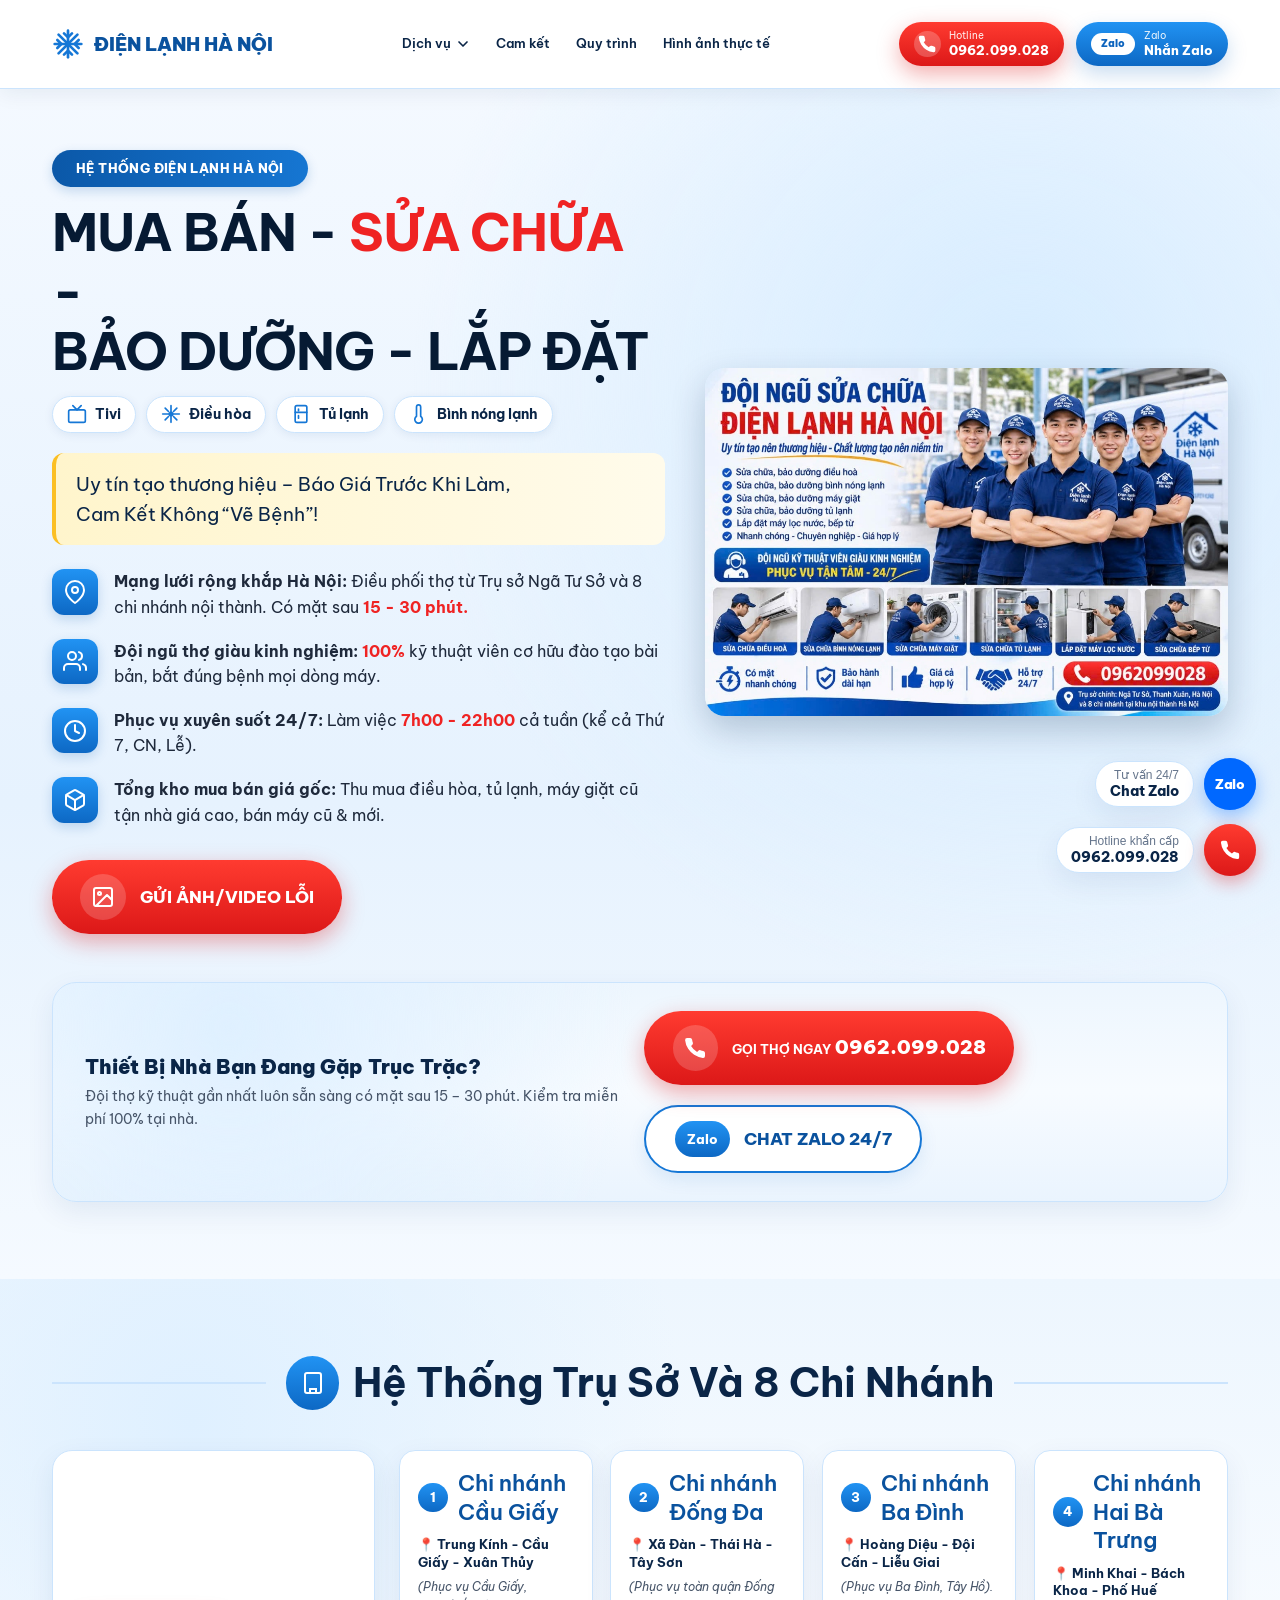
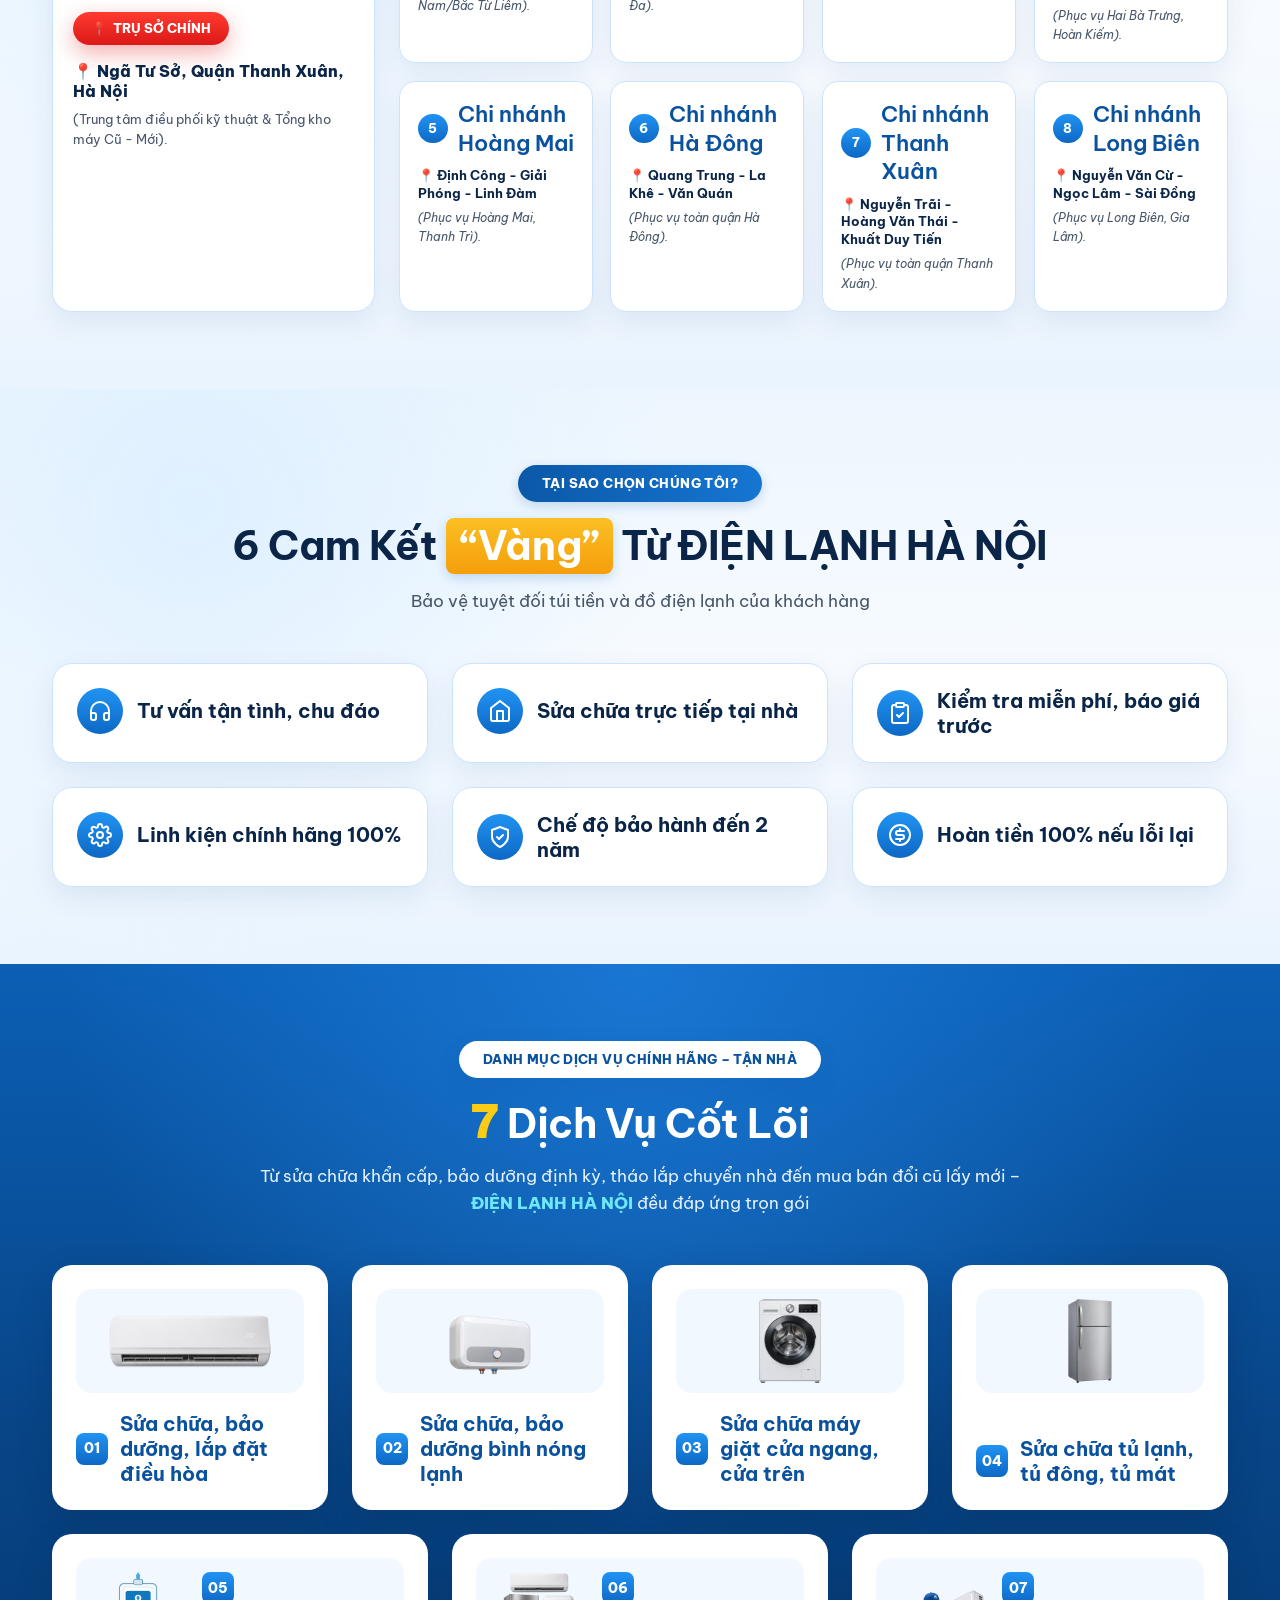
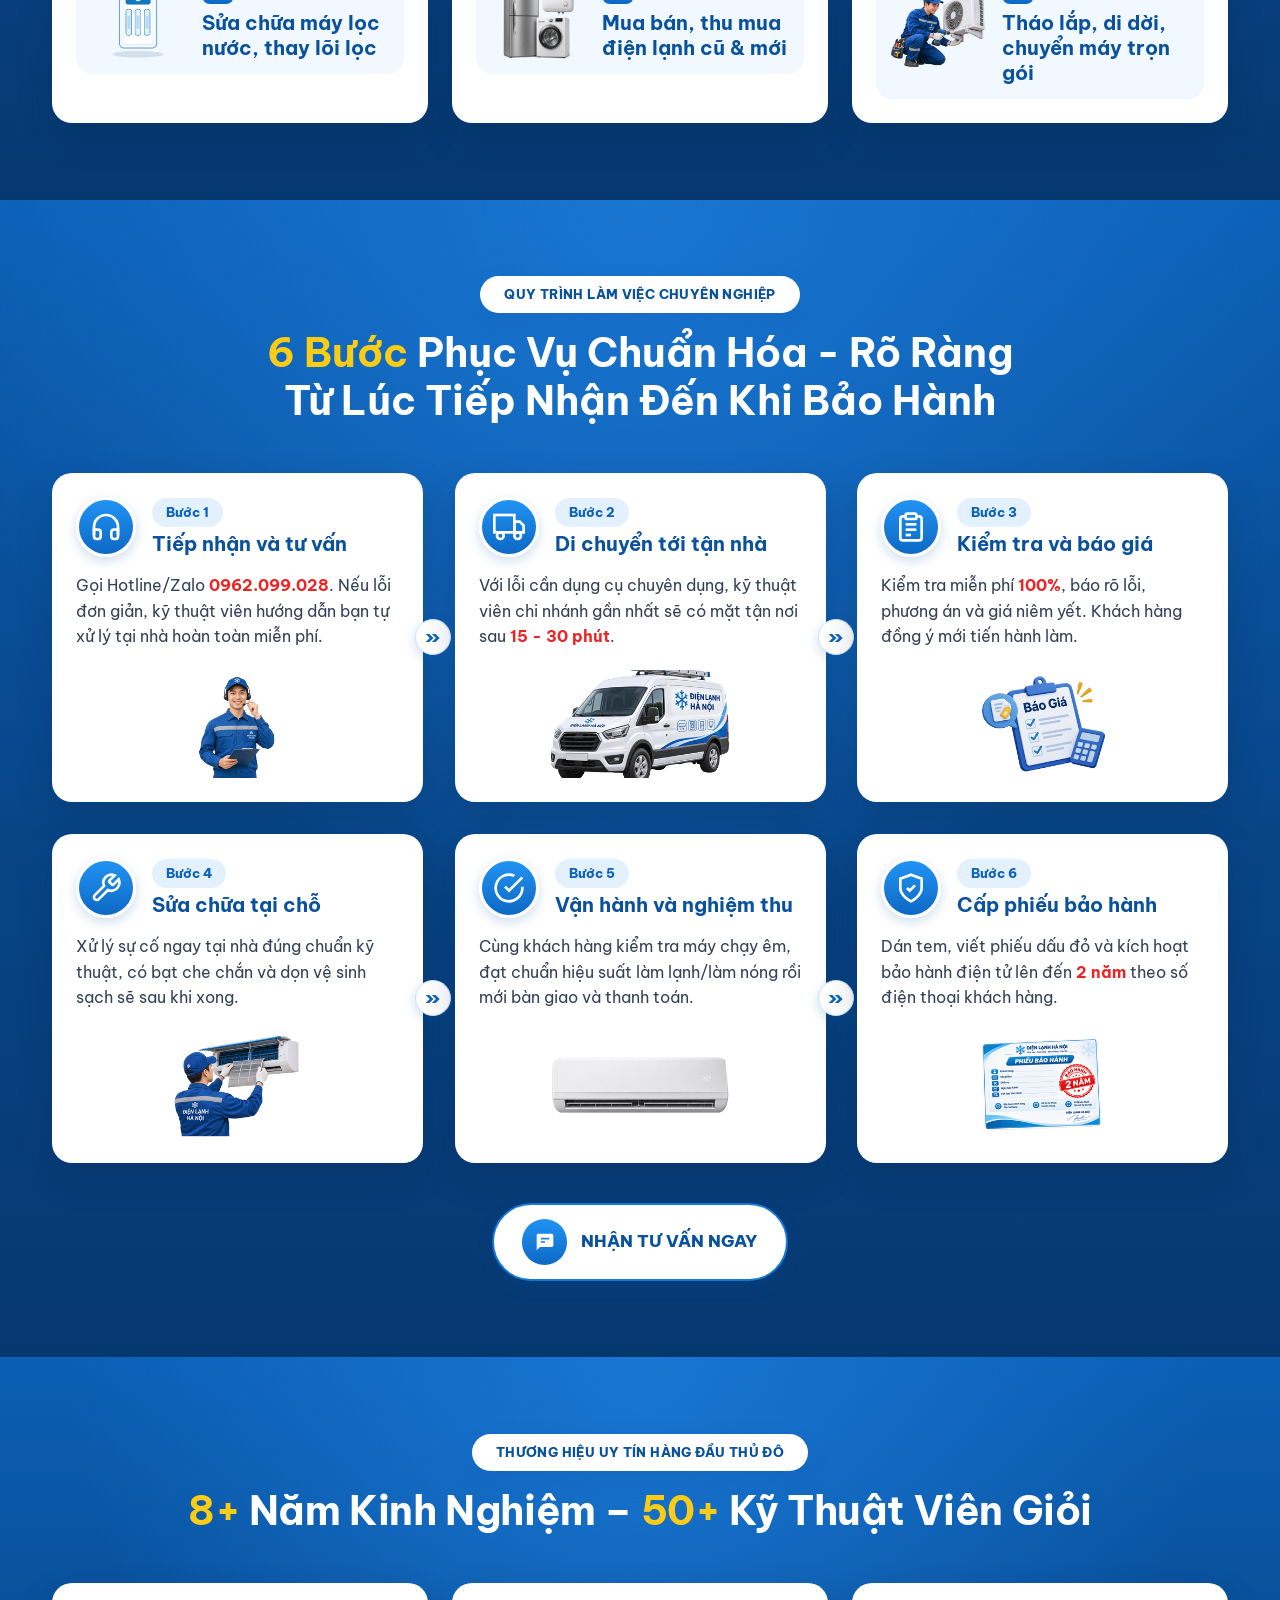
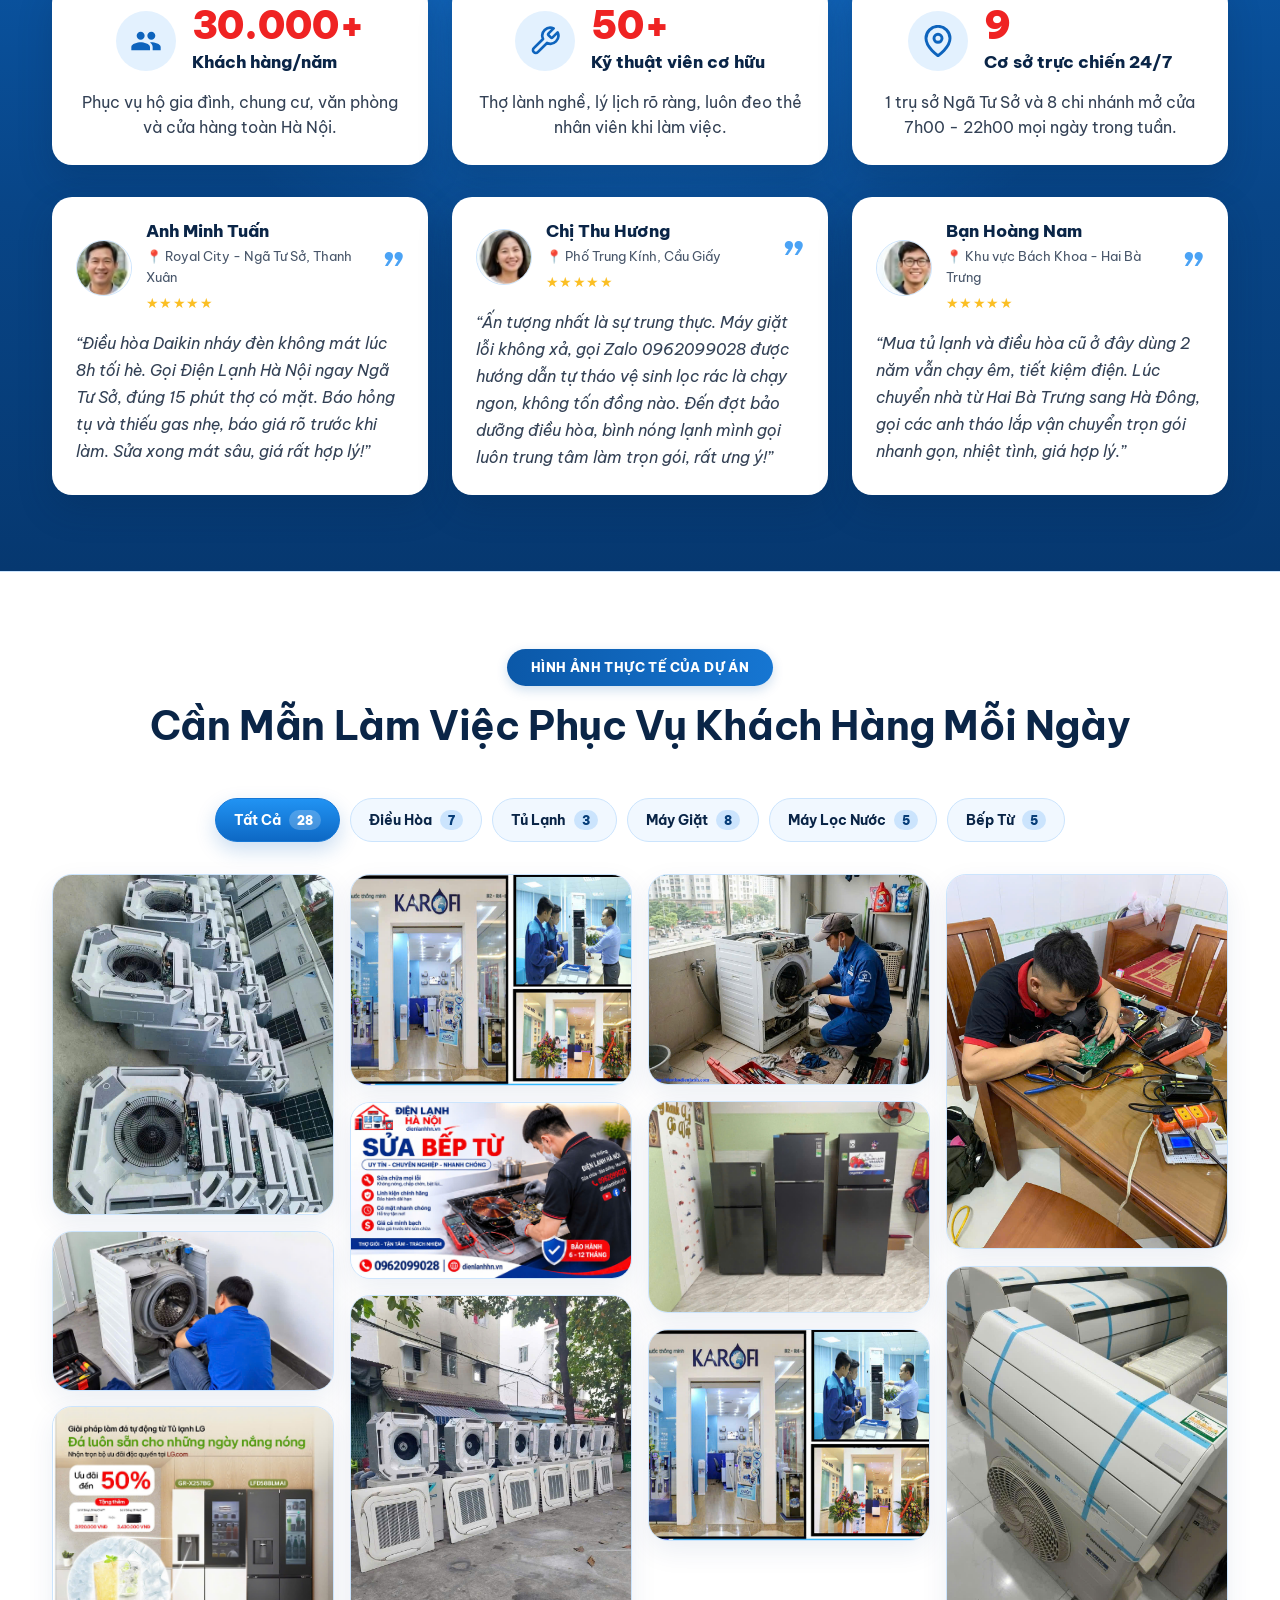
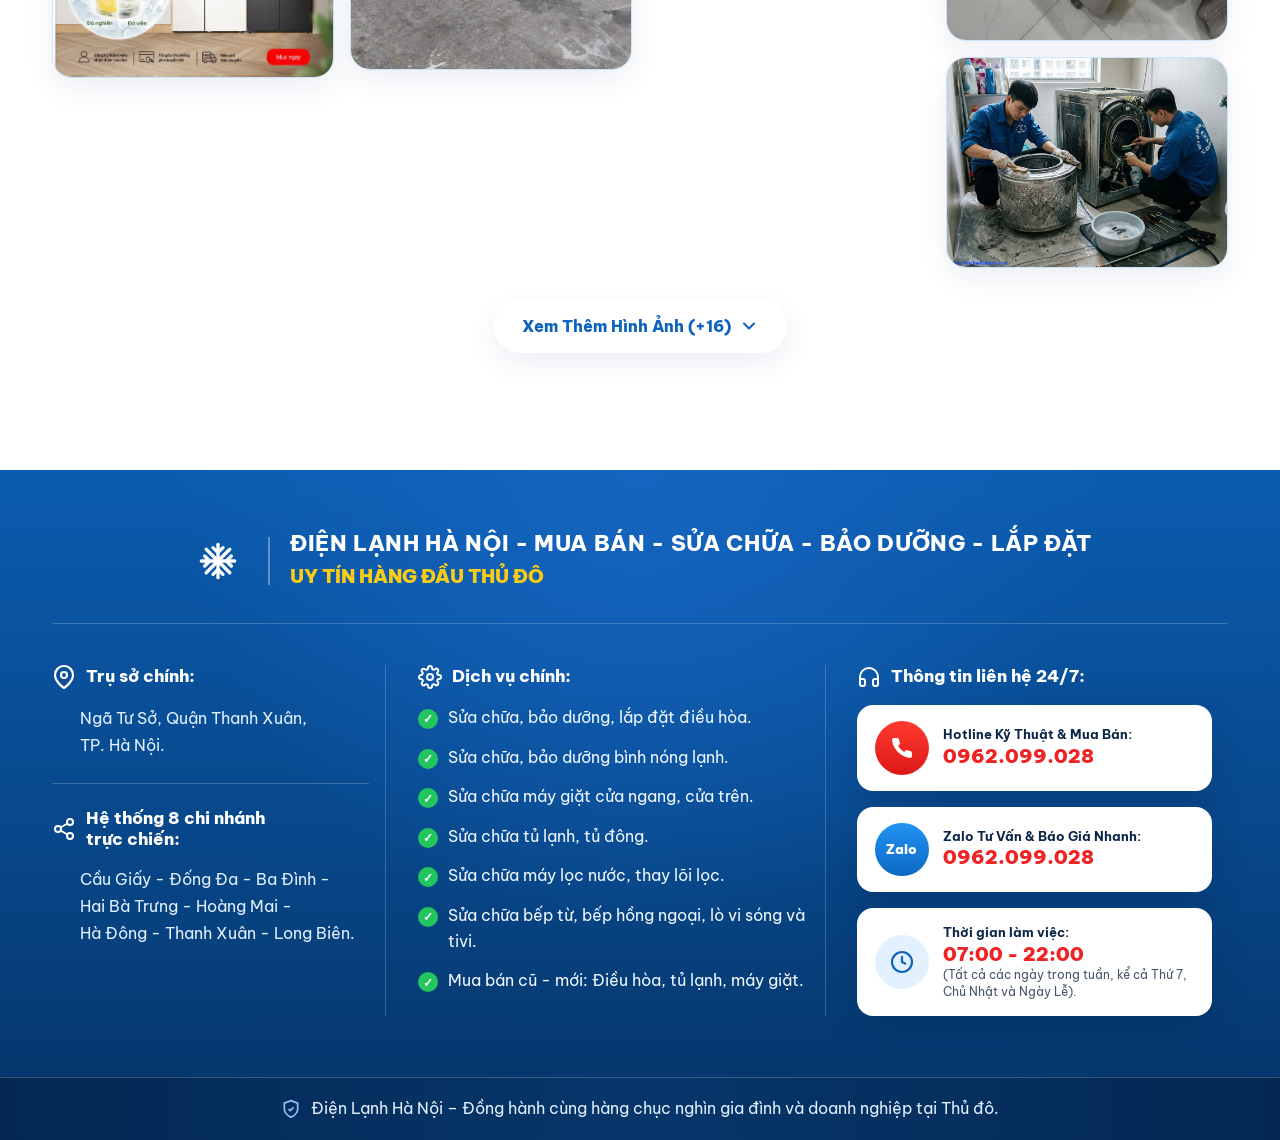
==== commit 2ebd5953: "Remove hotline and zalo buttons from hero CTA, keep submit media button" ====
--- a/index.html
+++ b/index.html
@@ -351,23 +351,6 @@
             </ul>
 
             <div class="cta-group hero-section__cta">
-              <a href="tel:0962099028" class="btn-cta btn-cta--red">
-                <span class="btn-cta__icon-phone" aria-hidden="true">
-                  <svg viewBox="0 0 24 24" fill="currentColor">
-                    <path d="M22 16.92v3a2 2 0 0 1-2.18 2 19.79 19.79 0 0 1-8.63-3.07 19.5 19.5 0 0 1-6-6 19.79 19.79 0 0 1-3.07-8.67A2 2 0 0 1 4.11 2h3a2 2 0 0 1 2 1.72 12.84 12.84 0 0 0 .7 2.81 2 2 0 0 1-.45 2.11L8.09 9.91a16 16 0 0 0 6 6l1.27-1.27a2 2 0 0 1 2.11-.45 12.84 12.84 0 0 0 2.81.7A2 2 0 0 1 22 16.92z"></path>
-                  </svg>
-                </span>
-                <span class="btn-cta__text">
-                  <span class="btn-cta__label">GỌI HOTLINE</span>
-                  <strong class="btn-cta__phone">0962.099.028</strong>
-                </span>
-              </a>
-
-              <a href="https://zalo.me/0962099028" target="_blank" rel="noopener noreferrer" class="btn-cta btn-cta--zalo-outline">
-                <span class="btn-cta__zalo-bubble" aria-hidden="true">Zalo</span>
-                <span class="btn-cta__zalo-single">NHẮN ZALO</span>
-              </a>
-
               <a href="https://zalo.me/0962099028" target="_blank" rel="noopener noreferrer" class="btn-cta btn-cta--red">
                 <span class="btn-cta__icon-media" aria-hidden="true">
                   <svg viewBox="0 0 24 24" fill="none" stroke="currentColor" stroke-width="2" stroke-linecap="round" stroke-linejoin="round">
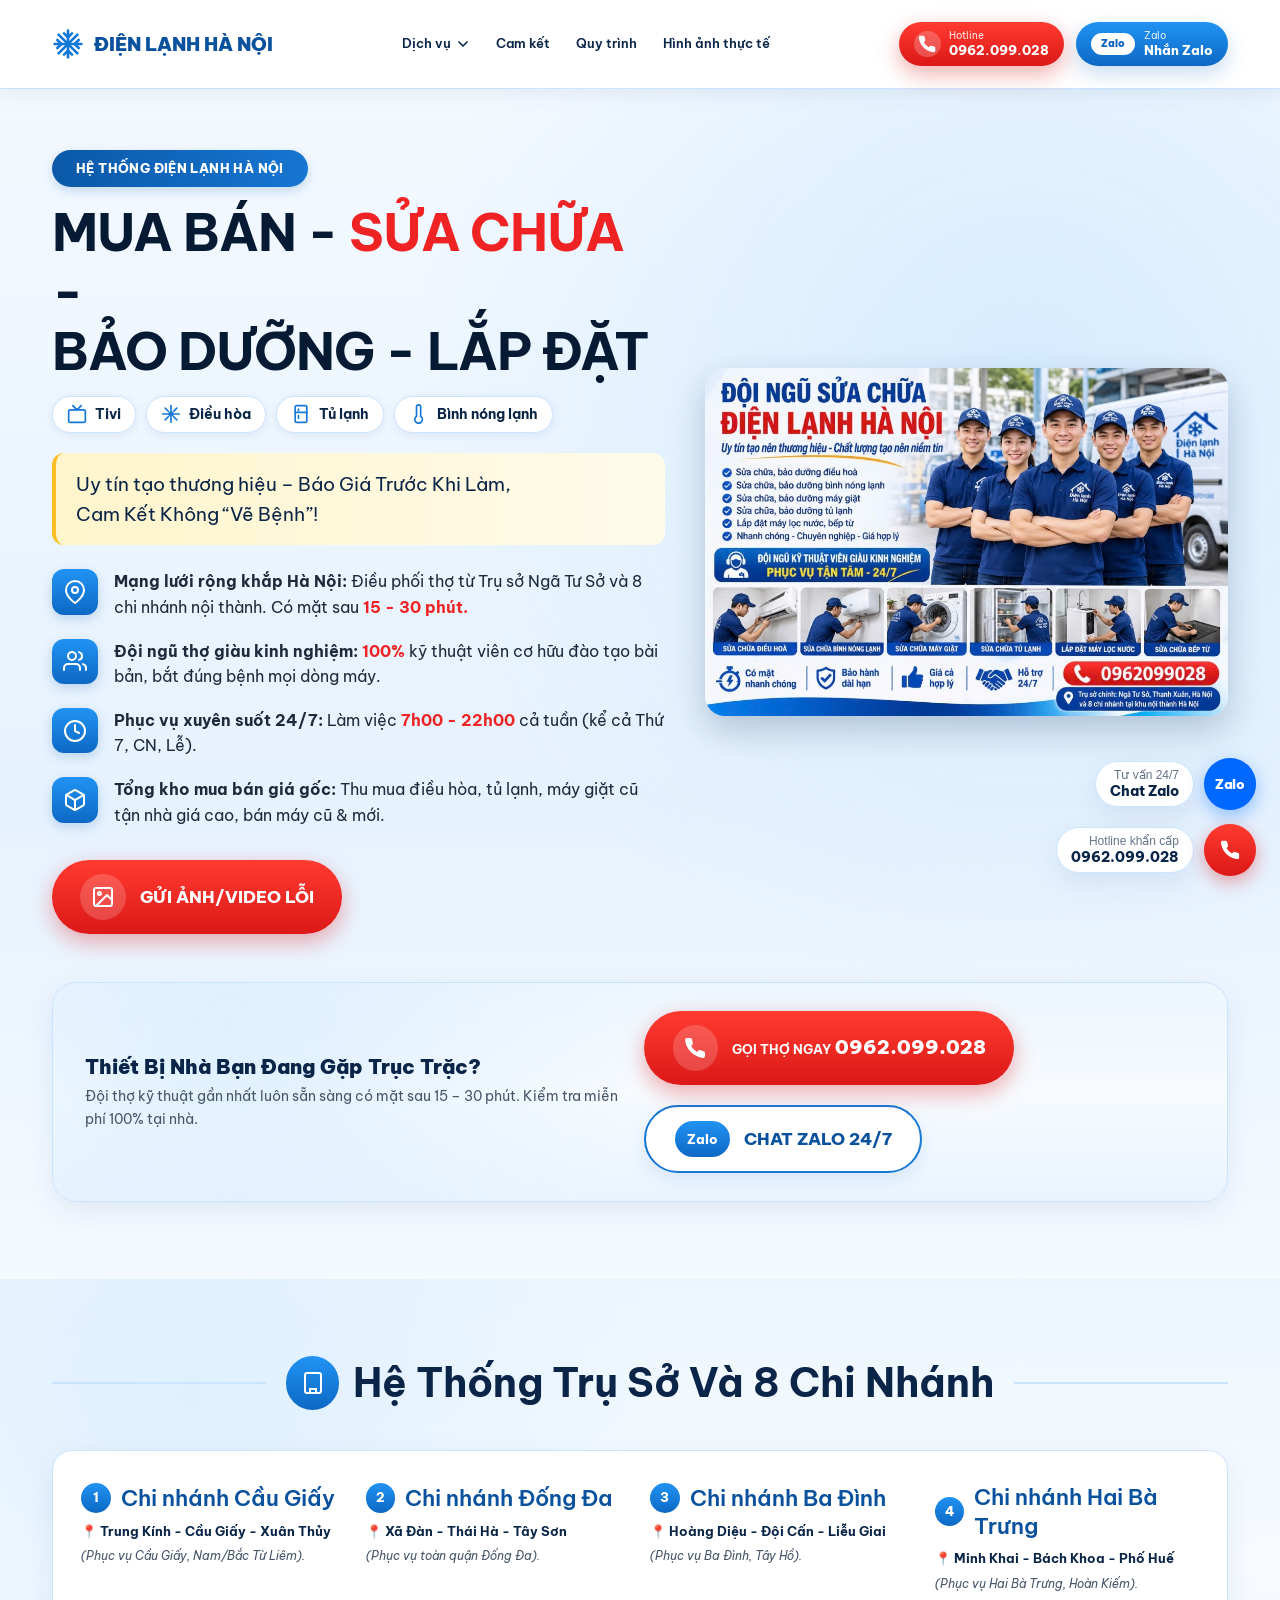
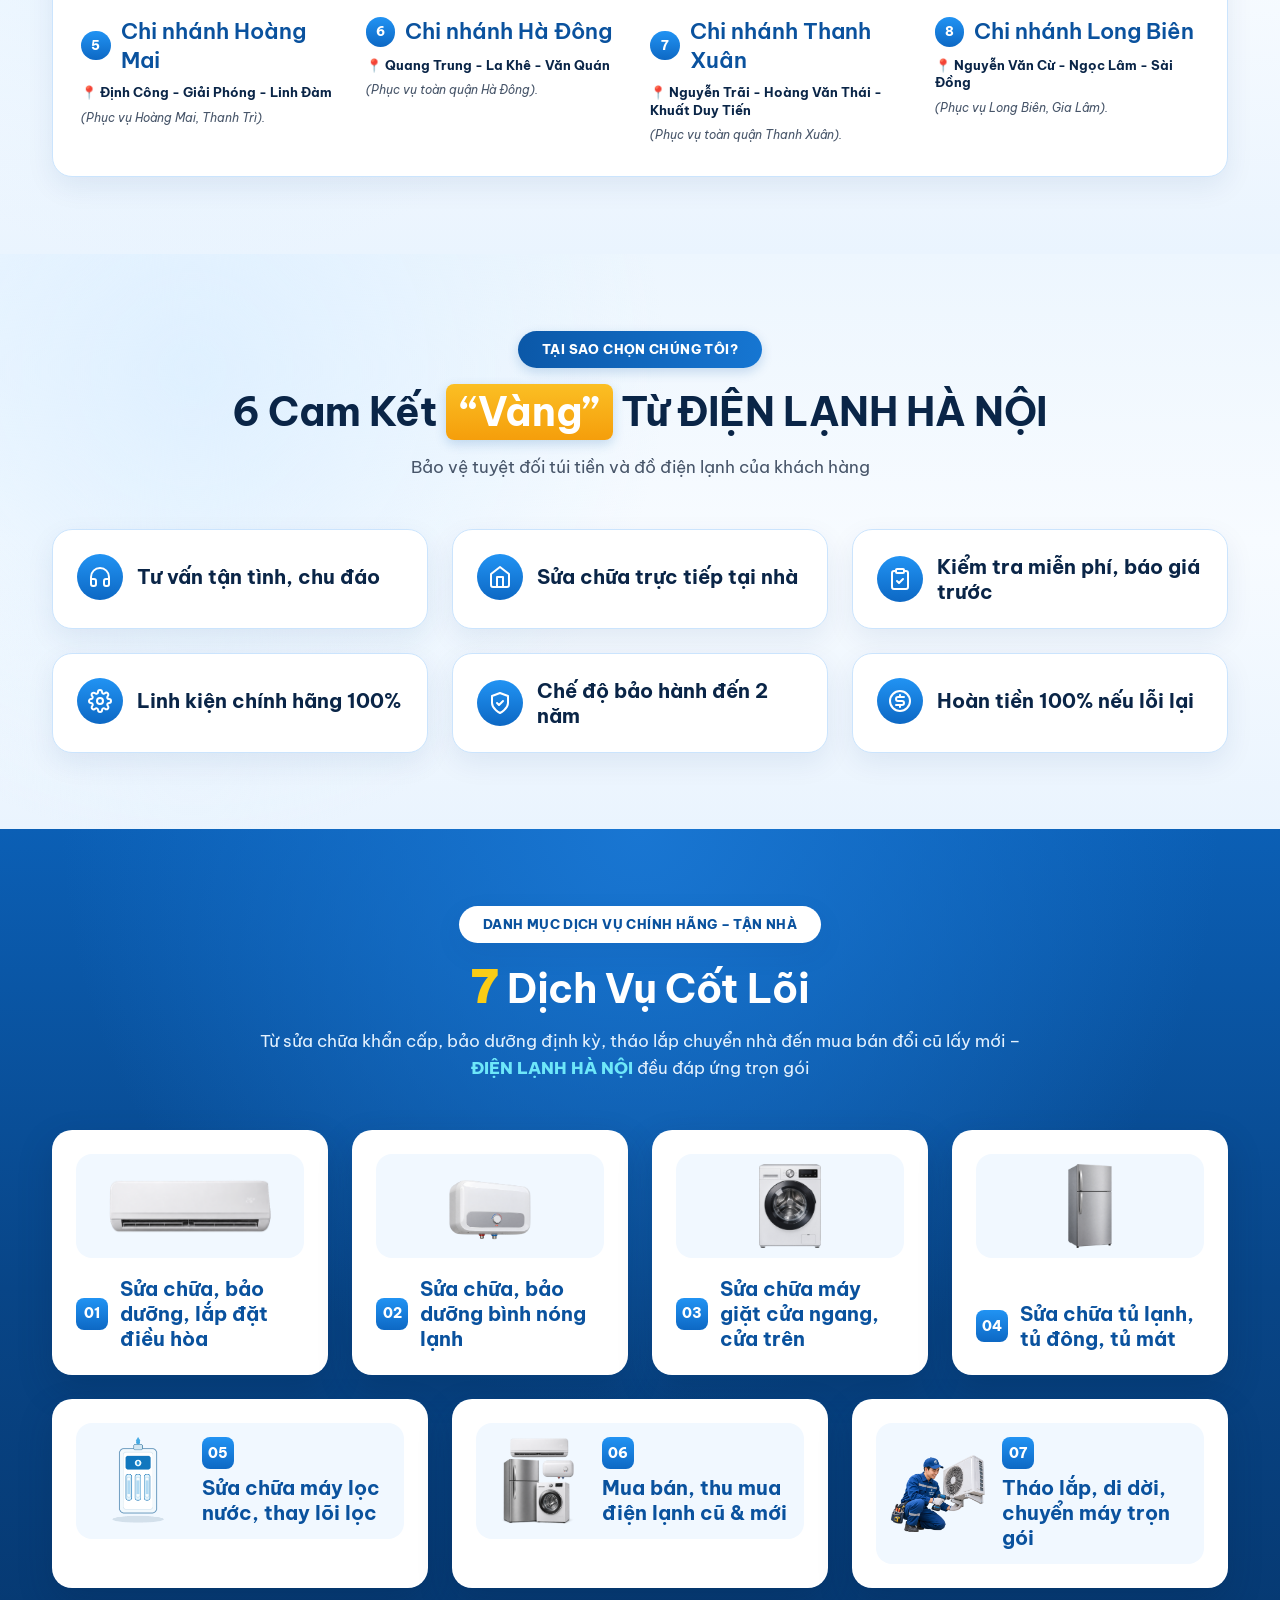
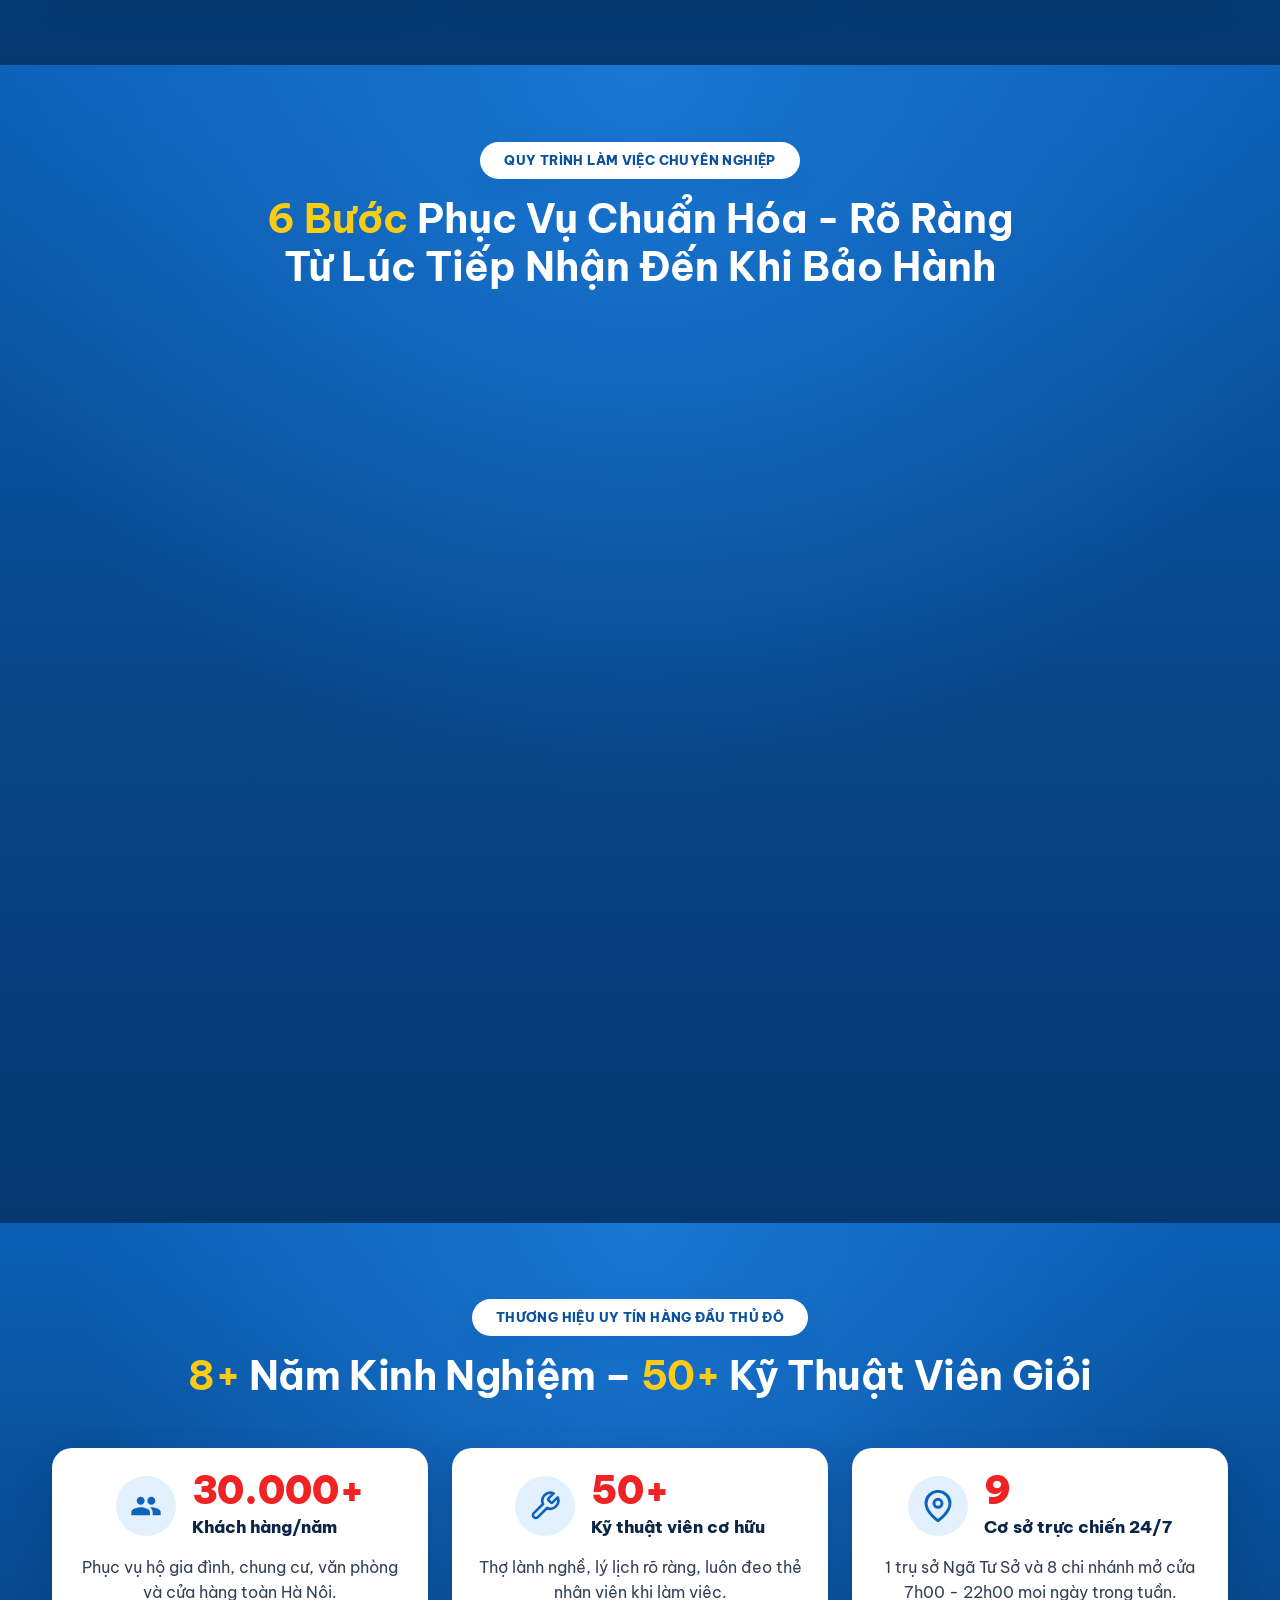
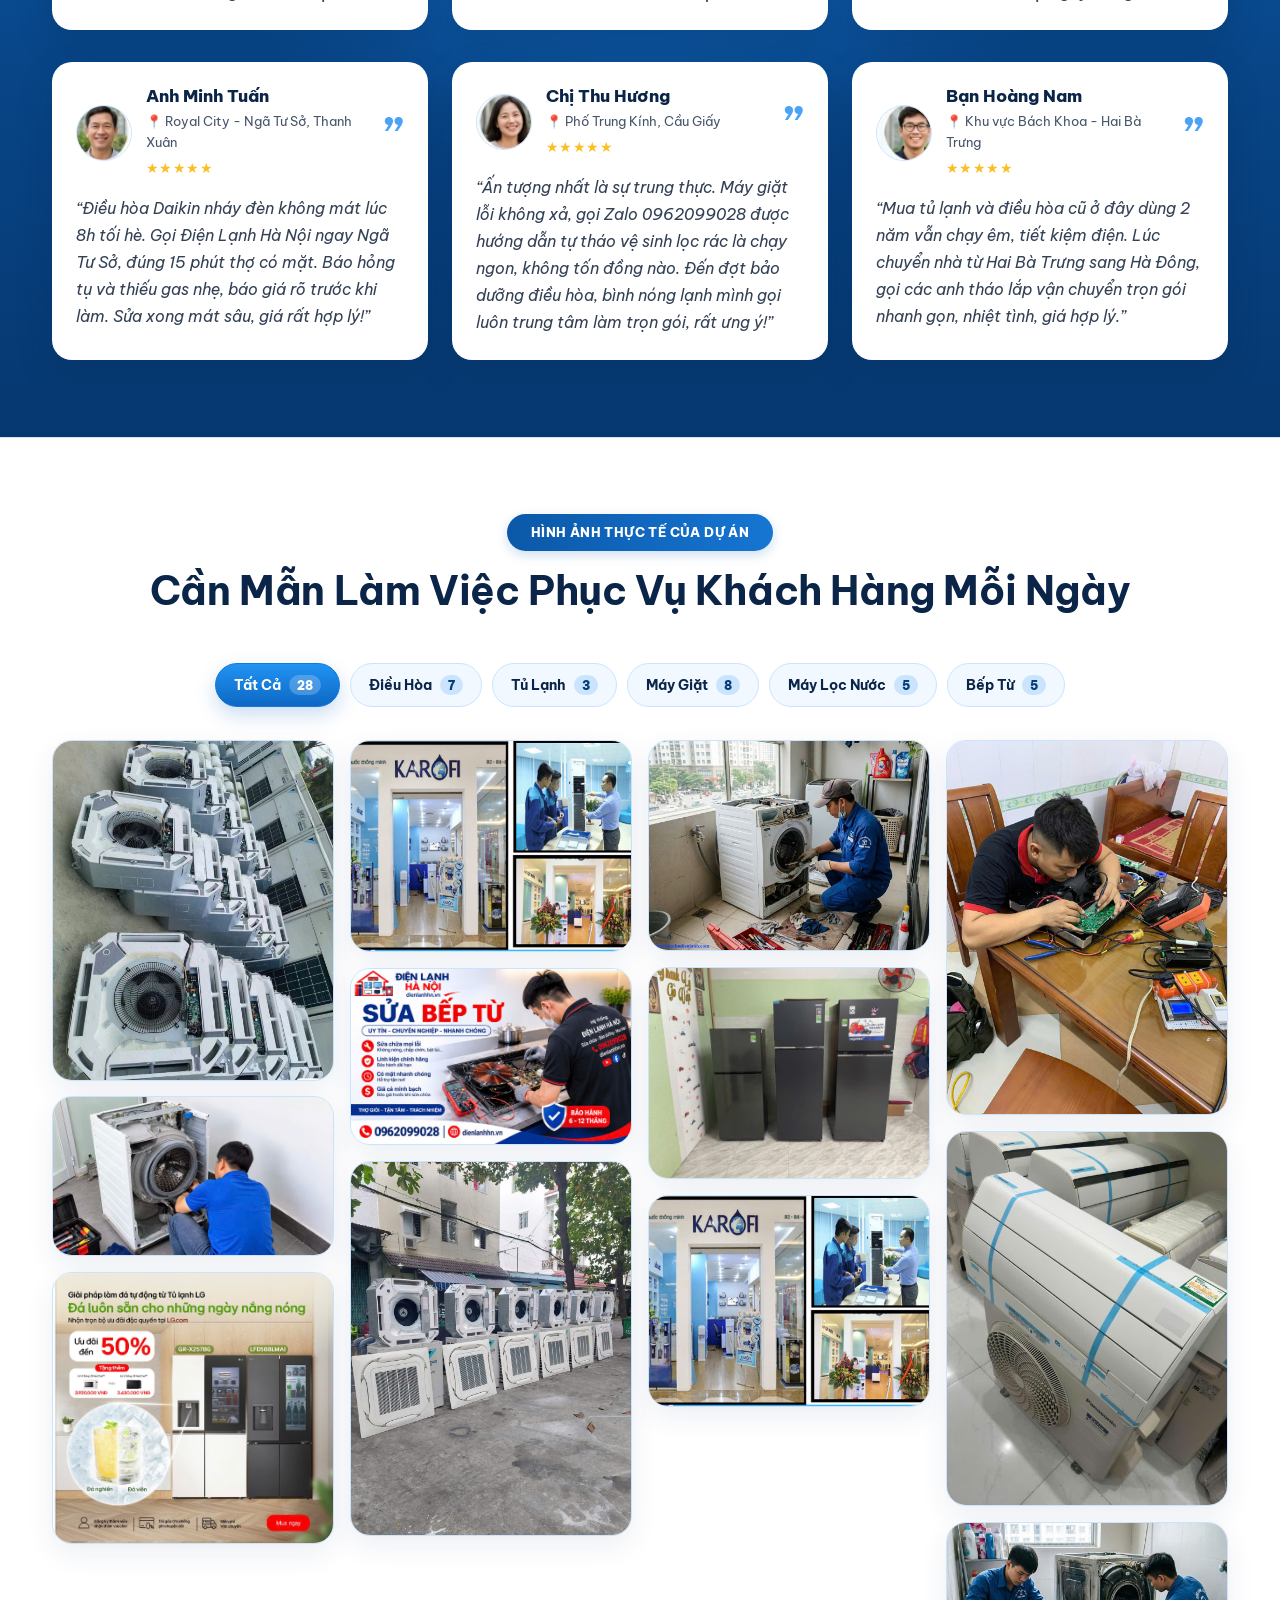
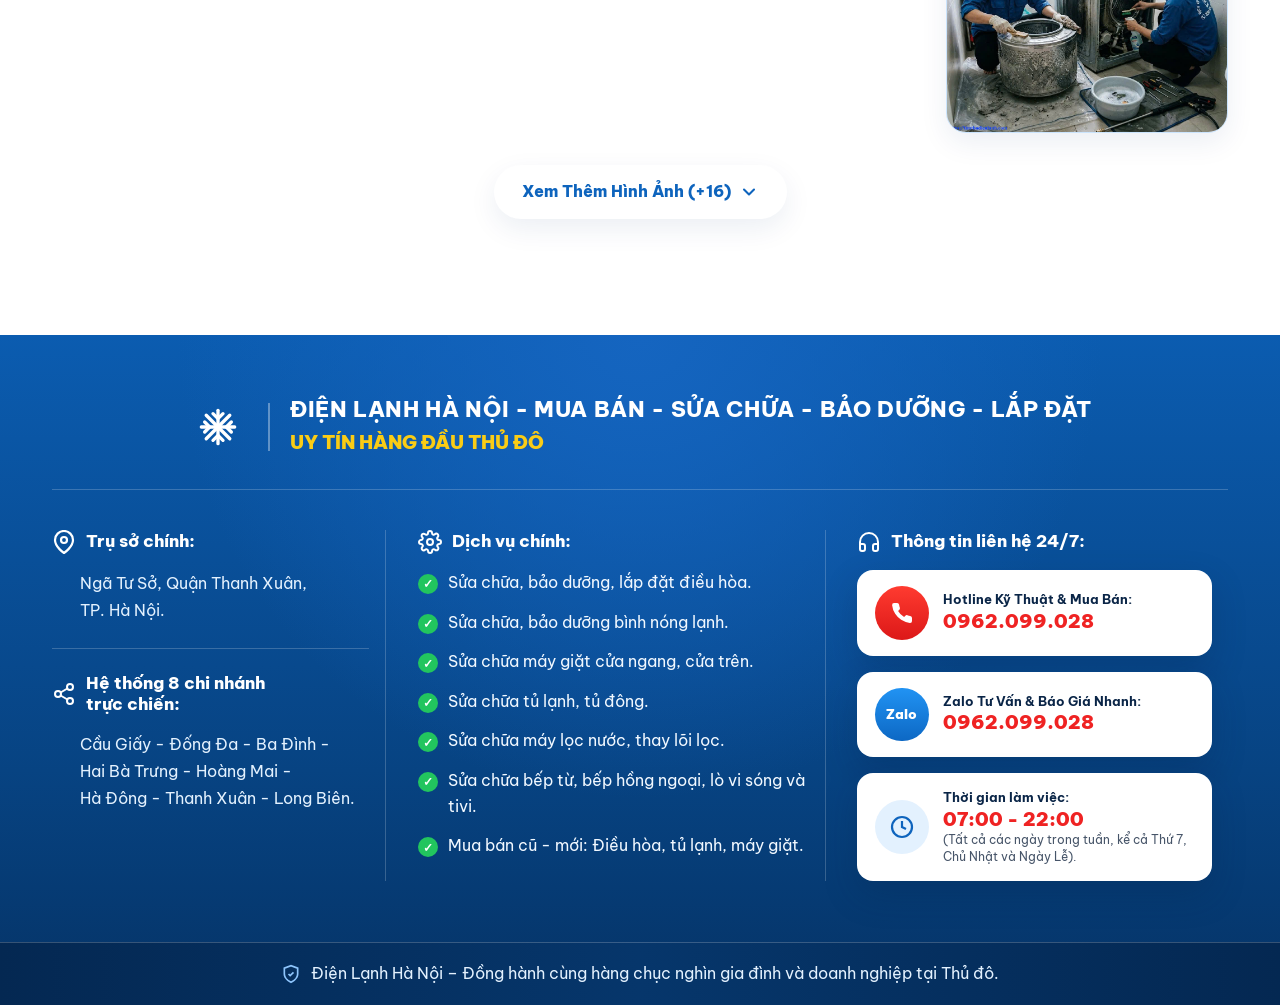
==== commit 9f608a30: "Refactor: gop he thong chi nhanh vao 1 card trang duy nhat va bo hq-card" ====
--- a/index.html
+++ b/index.html
@@ -420,128 +420,112 @@
           <span class="branches-section__line" aria-hidden="true"></span>
         </div>
 
-        <div class="branches-layout">
-          <!-- Headquarters Card -->
-          <article class="hq-card">
-            <div class="hq-card__badge-wrap">
-              <span class="hq-card__badge">
-                <span aria-hidden="true">📍</span> TRỤ SỞ CHÍNH
-              </span>
-            </div>
-            <div class="hq-card__body">
-              <h3 class="hq-card__address">
-                <span class="pin-red" aria-hidden="true">📍</span>
-                Ngã Tư Sở, Quận Thanh Xuân, Hà Nội
-              </h3>
-              <p class="hq-card__note">(Trung tâm điều phối kỹ thuật &amp; Tổng kho máy Cũ - Mới).</p>
-            </div>
-          </article>
-
-          <!-- 8 Branch Cards Grid -->
+        <!-- Single White Branches Card -->
+        <div class="branches-card">
           <div class="branches-grid">
             <!-- Branch 1 -->
-            <article class="branch-card">
+            <div class="branch-item">
               <div class="branch-card__head">
                 <span class="branch-card__num">1</span>
-                <h3 class="branch-card__name">Chi nhánh Cầu Giấy</h3>
+                <span class="branch-card__name">Chi nhánh Cầu Giấy</span>
               </div>
               <p class="branch-card__streets">
                 <span class="pin-red" aria-hidden="true">📍</span>
                 <strong>Trung Kính - Cầu Giấy - Xuân Thủy</strong>
               </p>
               <p class="branch-card__area">(Phục vụ Cầu Giấy, Nam/Bắc Từ Liêm).</p>
-            </article>
+            </div>
 
             <!-- Branch 2 -->
-            <article class="branch-card">
+            <div class="branch-item">
               <div class="branch-card__head">
                 <span class="branch-card__num">2</span>
-                <h3 class="branch-card__name">Chi nhánh Đống Đa</h3>
+                <span class="branch-card__name">Chi nhánh Đống Đa</span>
               </div>
               <p class="branch-card__streets">
                 <span class="pin-red" aria-hidden="true">📍</span>
                 <strong>Xã Đàn - Thái Hà - Tây Sơn</strong>
               </p>
               <p class="branch-card__area">(Phục vụ toàn quận Đống Đa).</p>
-            </article>
+            </div>
 
             <!-- Branch 3 -->
-            <article class="branch-card">
+            <div class="branch-item">
               <div class="branch-card__head">
                 <span class="branch-card__num">3</span>
-                <h3 class="branch-card__name">Chi nhánh Ba Đình</h3>
+                <span class="branch-card__name">Chi nhánh Ba Đình</span>
               </div>
               <p class="branch-card__streets">
                 <span class="pin-red" aria-hidden="true">📍</span>
                 <strong>Hoàng Diệu - Đội Cấn - Liễu Giai</strong>
               </p>
               <p class="branch-card__area">(Phục vụ Ba Đình, Tây Hồ).</p>
-            </article>
+            </div>
 
             <!-- Branch 4 -->
-            <article class="branch-card">
+            <div class="branch-item">
               <div class="branch-card__head">
                 <span class="branch-card__num">4</span>
-                <h3 class="branch-card__name">Chi nhánh Hai Bà Trưng</h3>
+                <span class="branch-card__name">Chi nhánh Hai Bà Trưng</span>
               </div>
               <p class="branch-card__streets">
                 <span class="pin-red" aria-hidden="true">📍</span>
                 <strong>Minh Khai - Bách Khoa - Phố Huế</strong>
               </p>
               <p class="branch-card__area">(Phục vụ Hai Bà Trưng, Hoàn Kiếm).</p>
-            </article>
+            </div>
 
             <!-- Branch 5 -->
-            <article class="branch-card">
+            <div class="branch-item">
               <div class="branch-card__head">
                 <span class="branch-card__num">5</span>
-                <h3 class="branch-card__name">Chi nhánh Hoàng Mai</h3>
+                <span class="branch-card__name">Chi nhánh Hoàng Mai</span>
               </div>
               <p class="branch-card__streets">
                 <span class="pin-red" aria-hidden="true">📍</span>
                 <strong>Định Công - Giải Phóng - Linh Đàm</strong>
               </p>
               <p class="branch-card__area">(Phục vụ Hoàng Mai, Thanh Trì).</p>
-            </article>
+            </div>
 
             <!-- Branch 6 -->
-            <article class="branch-card">
+            <div class="branch-item">
               <div class="branch-card__head">
                 <span class="branch-card__num">6</span>
-                <h3 class="branch-card__name">Chi nhánh Hà Đông</h3>
+                <span class="branch-card__name">Chi nhánh Hà Đông</span>
               </div>
               <p class="branch-card__streets">
                 <span class="pin-red" aria-hidden="true">📍</span>
                 <strong>Quang Trung - La Khê - Văn Quán</strong>
               </p>
               <p class="branch-card__area">(Phục vụ toàn quận Hà Đông).</p>
-            </article>
+            </div>
 
             <!-- Branch 7 -->
-            <article class="branch-card">
+            <div class="branch-item">
               <div class="branch-card__head">
                 <span class="branch-card__num">7</span>
-                <h3 class="branch-card__name">Chi nhánh Thanh Xuân</h3>
+                <span class="branch-card__name">Chi nhánh Thanh Xuân</span>
               </div>
               <p class="branch-card__streets">
                 <span class="pin-red" aria-hidden="true">📍</span>
                 <strong>Nguyễn Trãi - Hoàng Văn Thái - Khuất Duy Tiến</strong>
               </p>
               <p class="branch-card__area">(Phục vụ toàn quận Thanh Xuân).</p>
-            </article>
+            </div>
 
             <!-- Branch 8 -->
-            <article class="branch-card">
+            <div class="branch-item">
               <div class="branch-card__head">
                 <span class="branch-card__num">8</span>
-                <h3 class="branch-card__name">Chi nhánh Long Biên</h3>
+                <span class="branch-card__name">Chi nhánh Long Biên</span>
               </div>
               <p class="branch-card__streets">
                 <span class="pin-red" aria-hidden="true">📍</span>
                 <strong>Nguyễn Văn Cừ - Ngọc Lâm - Sài Đồng</strong>
               </p>
               <p class="branch-card__area">(Phục vụ Long Biên, Gia Lâm).</p>
-            </article>
+            </div>
           </div>
         </div>
       </div>
--- a/style.css
+++ b/style.css
@@ -225,7 +225,6 @@
   --grid-hero: 1.08fr 0.92fr;
   --grid-commit-layout: var(--grid-1col);
   --grid-offers-layout: 0.27fr 0.73fr;
-  --grid-branches-layout: 0.28fr 0.72fr;
   --grid-footer: 0.9fr 1.1fr 1fr;
   --grid-1col: 1fr;
   --grid-2col: repeat(2, 1fr);
@@ -1900,66 +1899,23 @@
   color: var(--color-navy-900);
 }
 
-.branches-layout {
-  display: grid;
-  grid-template-columns: var(--grid-branches-layout);
-  gap: var(--space-6);
-  align-items: stretch;
-}
-
-.hq-card {
+.branches-card {
   background: var(--color-white);
   border: var(--border-card);
   border-radius: var(--radius-xl);
-  padding: var(--space-6) var(--space-5);
+  padding: var(--space-8) var(--space-7);
   box-shadow: var(--shadow-card);
-  display: flex;
-  flex-direction: column;
-  justify-content: center;
-}
-
-.hq-card__badge-wrap {
-  margin-bottom: var(--space-4);
-}
-
-.hq-card__badge {
-  display: inline-flex;
-  align-items: center;
-  gap: var(--space-1-5);
-  background: var(--grad-btn-red);
-  color: var(--color-white);
-  font-size: var(--fs-xs);
-  font-weight: var(--fw-extrabold);
-  padding: var(--space-1-5) var(--space-4-5);
-  border-radius: var(--radius-pill);
-  white-space: nowrap;
-  box-shadow: var(--shadow-btn-red);
-}
-
-.hq-card__address {
-  font-size: var(--fs-base);
-  font-weight: var(--fw-extrabold);
-  color: var(--color-navy-900);
-  margin-bottom: var(--space-2);
-}
-
-.hq-card__note {
-  font-size: var(--fs-xs);
-  color: var(--color-slate-600);
 }
 
 .branches-grid {
   display: grid;
   grid-template-columns: var(--grid-4col);
-  gap: var(--space-4-5);
-}
-
-.branch-card {
-  background: var(--color-white);
-  border: var(--border-card);
-  border-radius: var(--radius-lg);
-  padding: var(--space-4-5);
-  box-shadow: var(--shadow-card);
+  gap: var(--space-6) var(--space-5);
+}
+
+.branch-item {
+  display: flex;
+  flex-direction: column;
 }
 
 .branch-card__head {
@@ -2846,8 +2802,7 @@
 @media (max-width: 1080px) {
   .hero-section__grid,
   .commitments-section__layout,
-  .offers-section__layout,
-  .branches-layout {
+  .offers-section__layout {
     grid-template-columns: var(--grid-1col);
   }
 
@@ -2992,6 +2947,10 @@
     grid-template-columns: var(--grid-1col);
   }
 
+  .branches-card {
+    padding: var(--space-6) var(--space-4-5);
+  }
+
   /* Hero Mobile Layout: Ảnh hiển thị trước Highlight Box, toàn bộ văn bản căn lề trái */
   .hero-section__grid {
     display: flex;
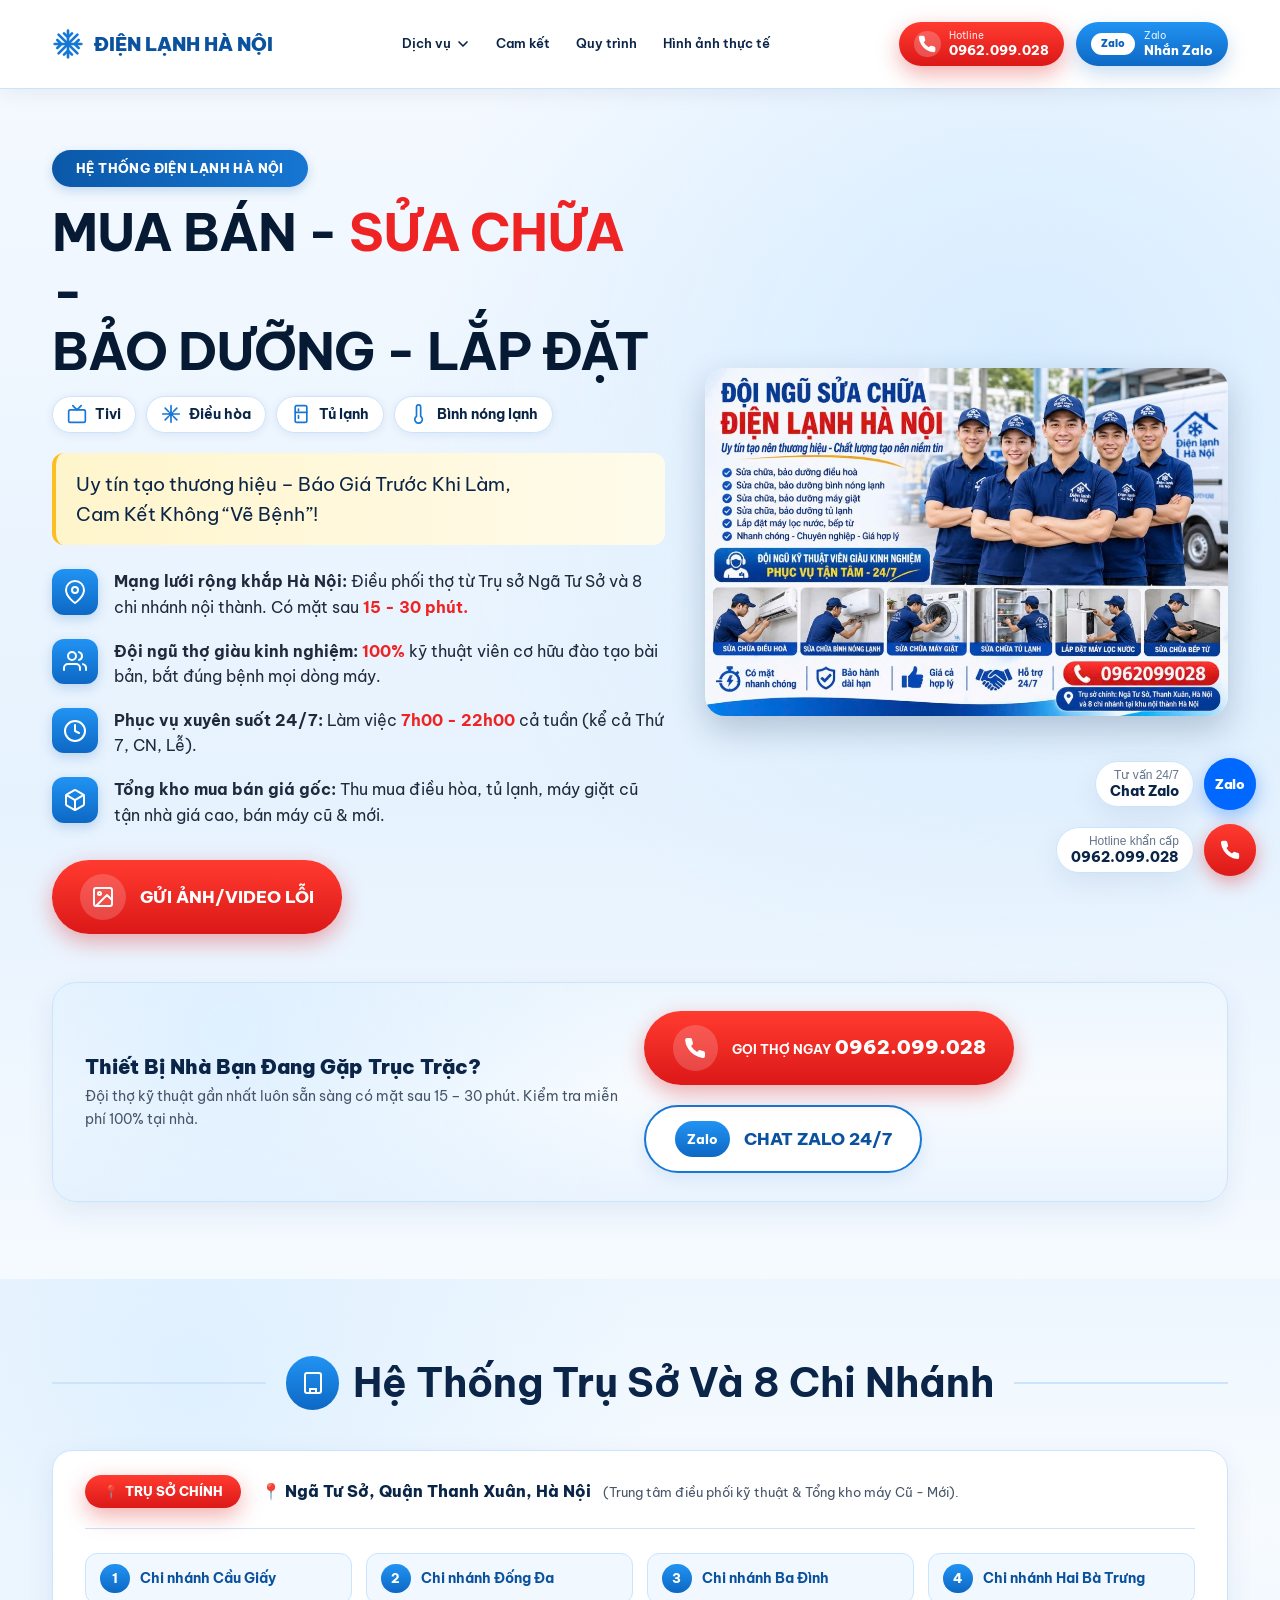
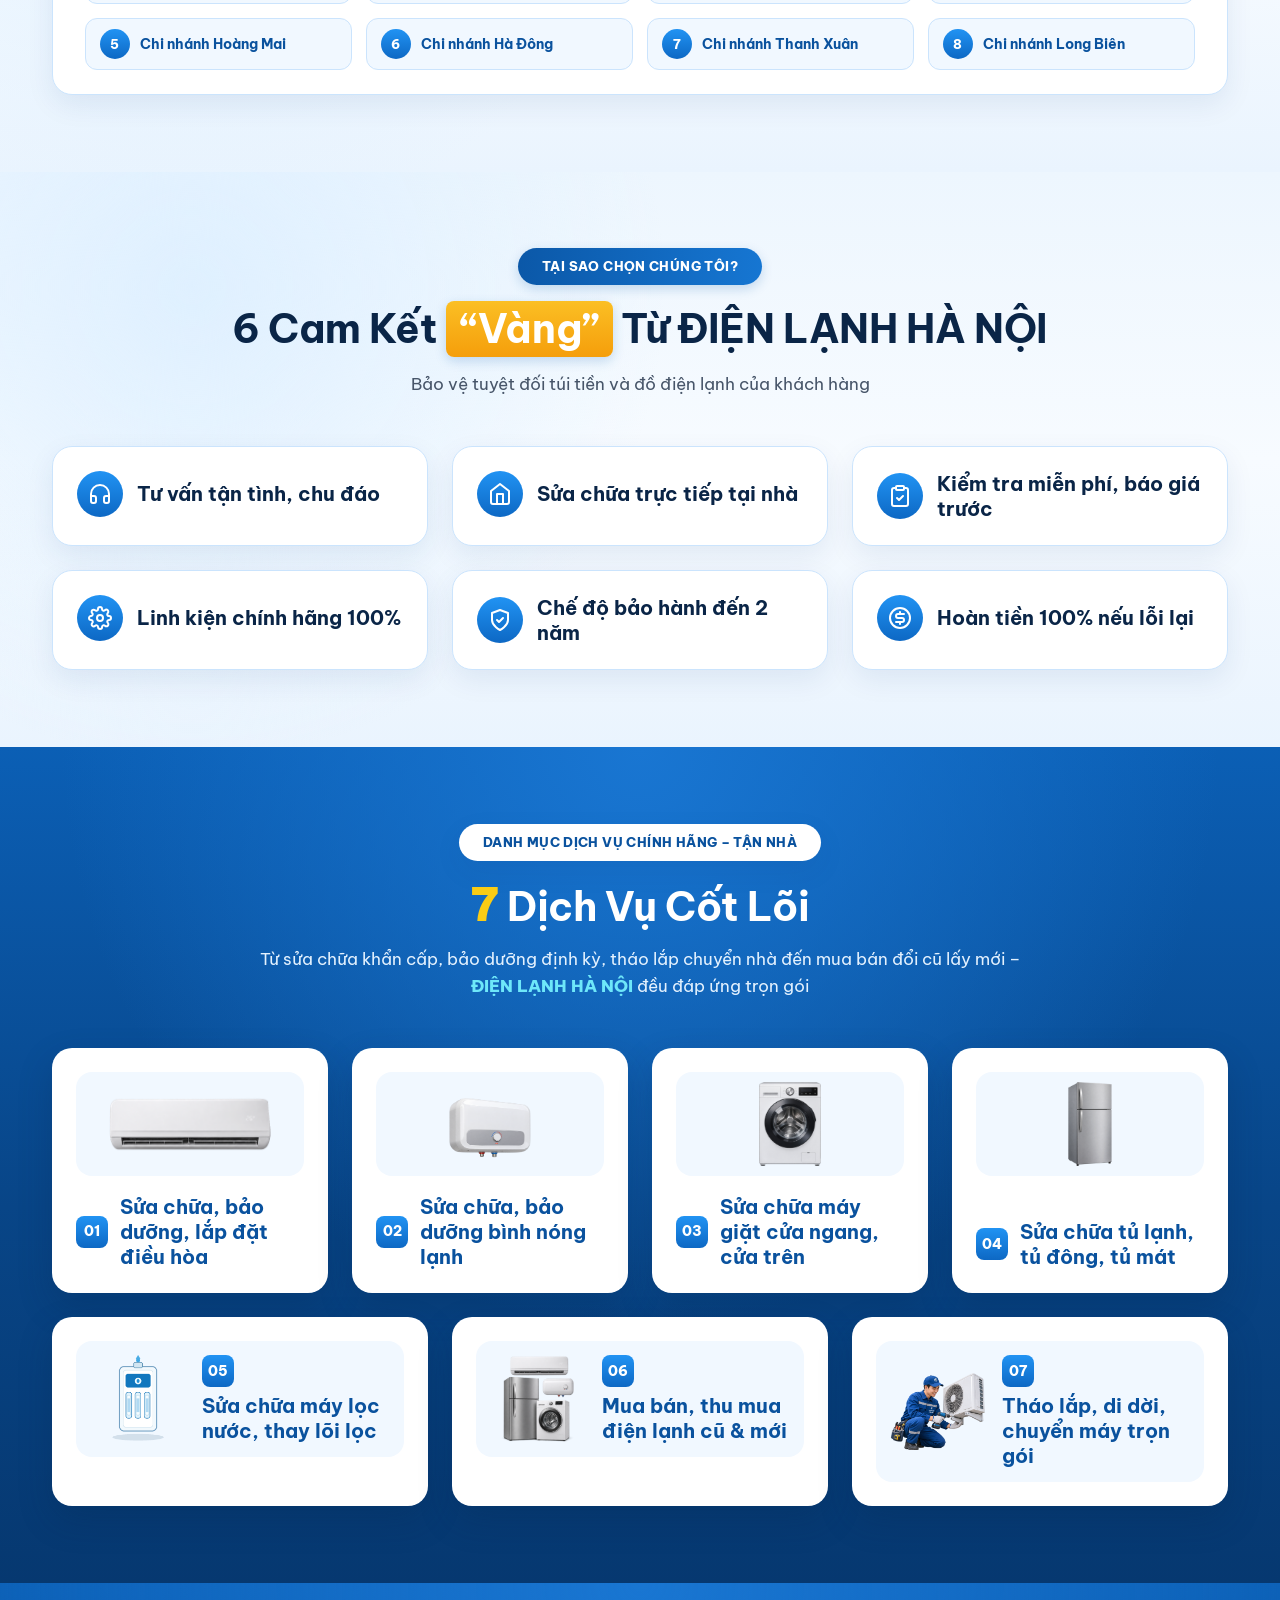
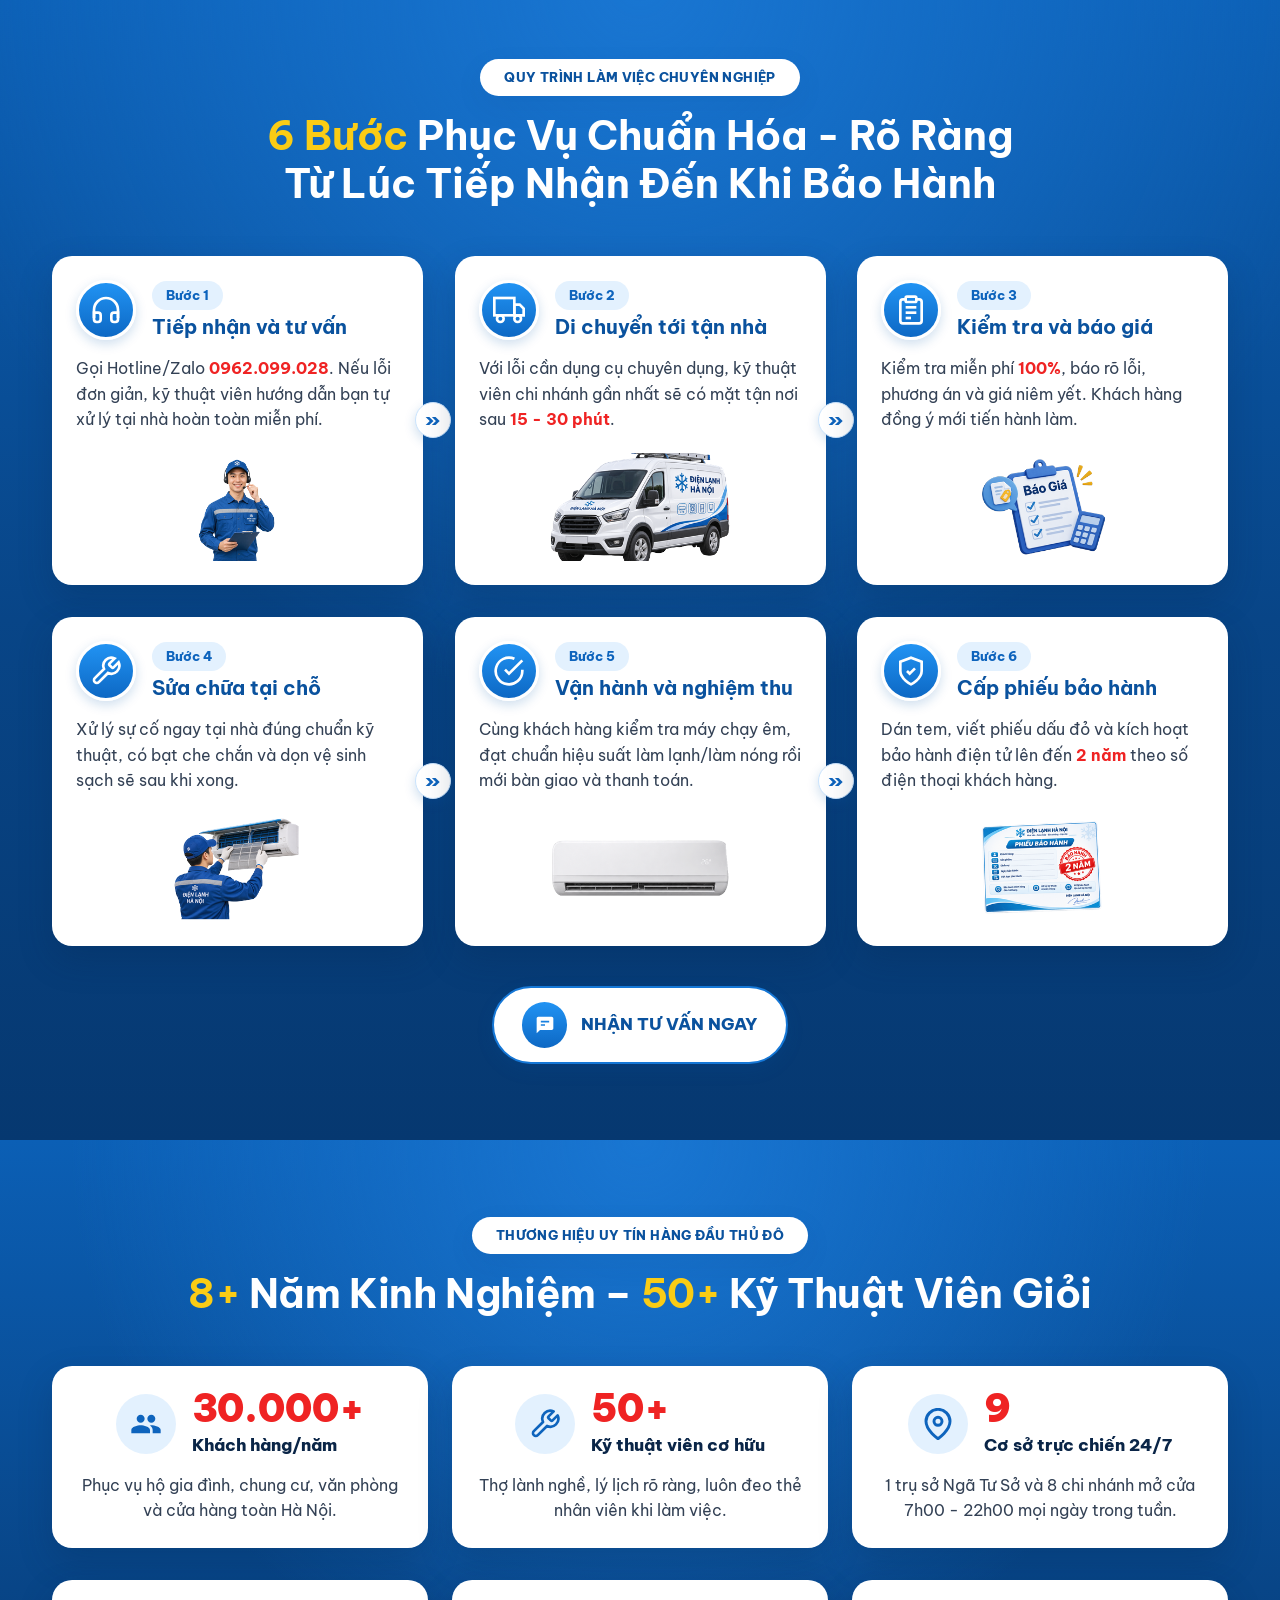
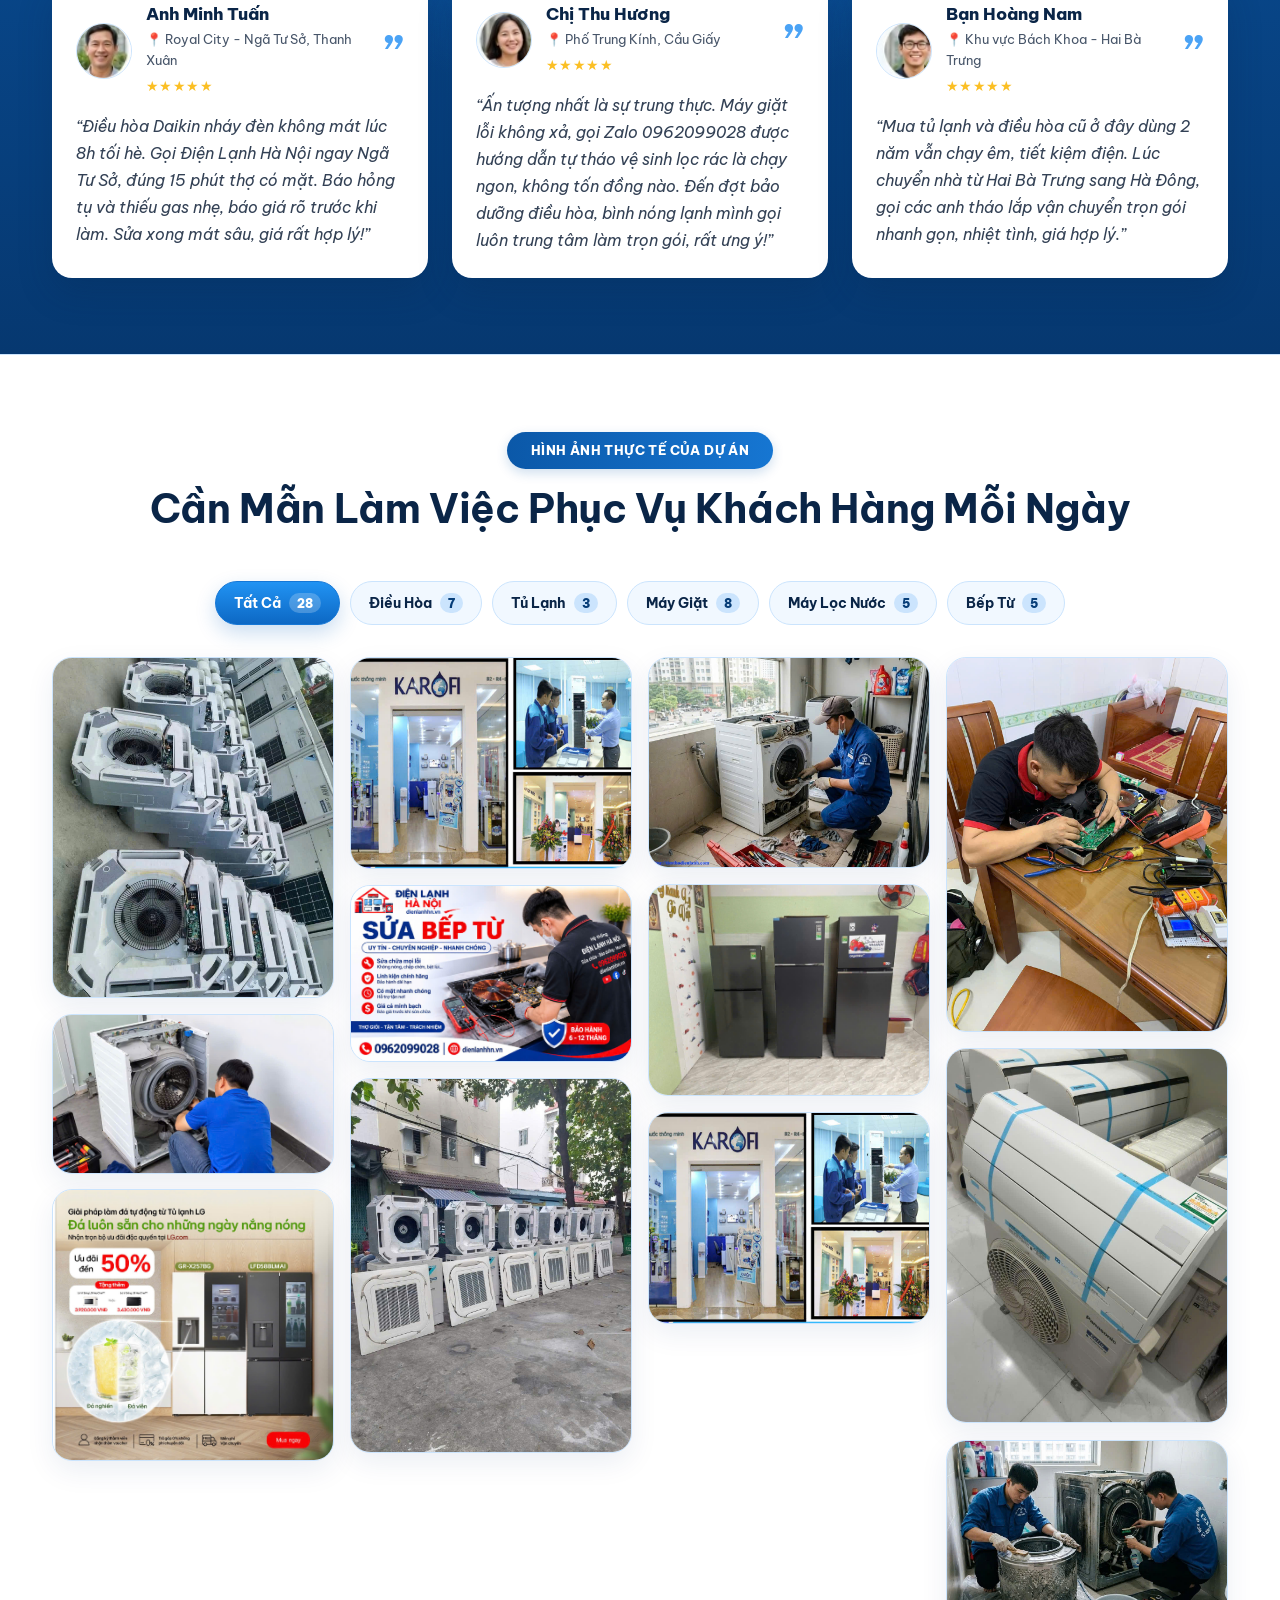
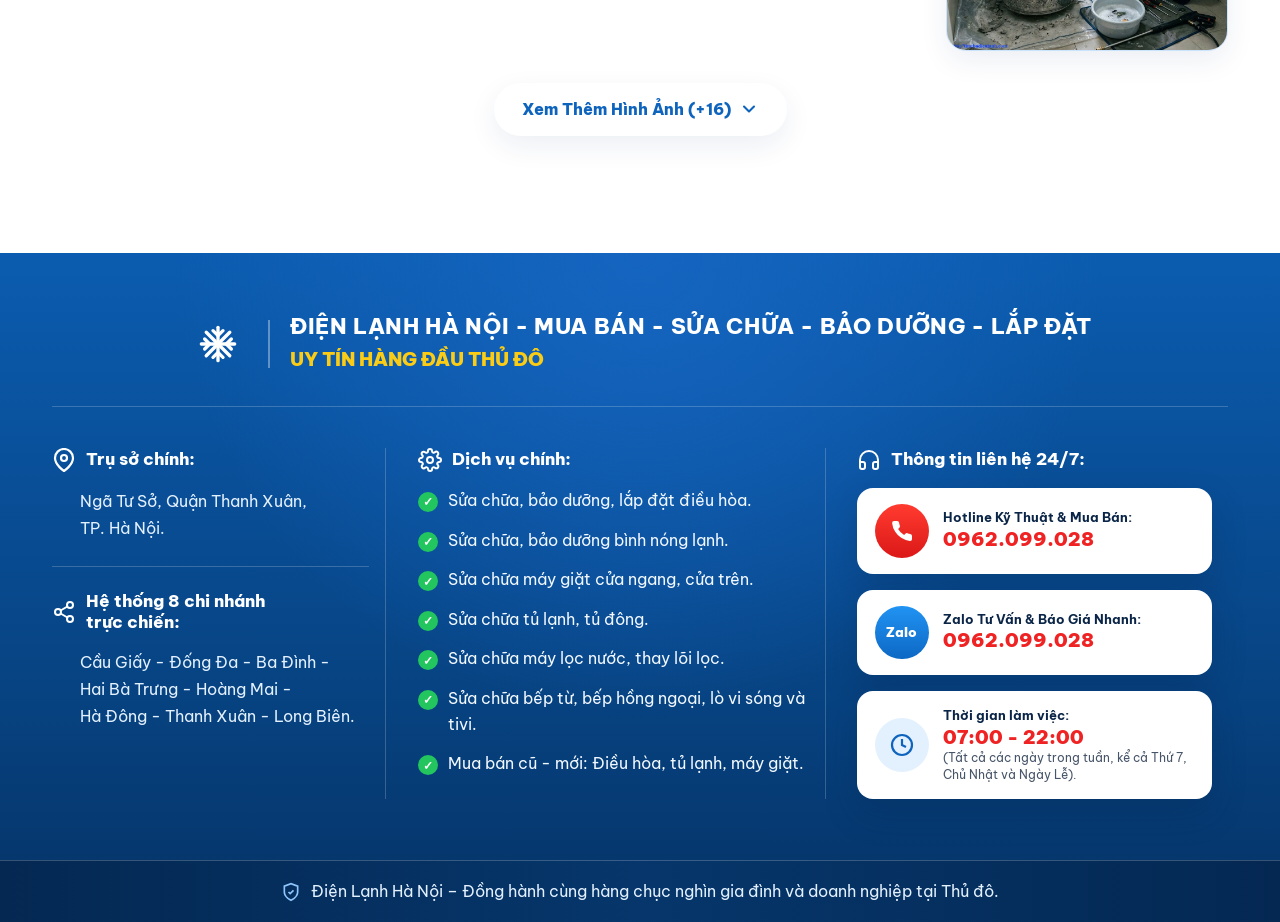
==== commit 16616871: "refactor(branches): hop nhat he thong tru so va chi nhanh vao mot card duy nhat" ====
--- a/index.html
+++ b/index.html
@@ -420,111 +420,71 @@
           <span class="branches-section__line" aria-hidden="true"></span>
         </div>
 
-        <!-- Single White Branches Card -->
         <div class="branches-card">
+          <!-- Headquarters -->
+          <div class="branches-card__hq">
+            <div class="hq-card__badge-wrap">
+              <span class="hq-card__badge">
+                <span aria-hidden="true">📍</span> TRỤ SỞ CHÍNH
+              </span>
+            </div>
+            <div class="hq-card__body">
+              <p class="hq-card__address">
+                <span class="pin-red" aria-hidden="true">📍</span>
+                Ngã Tư Sở, Quận Thanh Xuân, Hà Nội
+              </p>
+              <p class="hq-card__note">(Trung tâm điều phối kỹ thuật &amp; Tổng kho máy Cũ - Mới).</p>
+            </div>
+          </div>
+
+          <!-- 8 Branch Cards Grid -->
           <div class="branches-grid">
             <!-- Branch 1 -->
             <div class="branch-item">
-              <div class="branch-card__head">
-                <span class="branch-card__num">1</span>
-                <span class="branch-card__name">Chi nhánh Cầu Giấy</span>
-              </div>
-              <p class="branch-card__streets">
-                <span class="pin-red" aria-hidden="true">📍</span>
-                <strong>Trung Kính - Cầu Giấy - Xuân Thủy</strong>
-              </p>
-              <p class="branch-card__area">(Phục vụ Cầu Giấy, Nam/Bắc Từ Liêm).</p>
+              <span class="branch-card__num">1</span>
+              <span class="branch-card__name">Chi nhánh Cầu Giấy</span>
             </div>
 
             <!-- Branch 2 -->
             <div class="branch-item">
-              <div class="branch-card__head">
-                <span class="branch-card__num">2</span>
-                <span class="branch-card__name">Chi nhánh Đống Đa</span>
-              </div>
-              <p class="branch-card__streets">
-                <span class="pin-red" aria-hidden="true">📍</span>
-                <strong>Xã Đàn - Thái Hà - Tây Sơn</strong>
-              </p>
-              <p class="branch-card__area">(Phục vụ toàn quận Đống Đa).</p>
+              <span class="branch-card__num">2</span>
+              <span class="branch-card__name">Chi nhánh Đống Đa</span>
             </div>
 
             <!-- Branch 3 -->
             <div class="branch-item">
-              <div class="branch-card__head">
-                <span class="branch-card__num">3</span>
-                <span class="branch-card__name">Chi nhánh Ba Đình</span>
-              </div>
-              <p class="branch-card__streets">
-                <span class="pin-red" aria-hidden="true">📍</span>
-                <strong>Hoàng Diệu - Đội Cấn - Liễu Giai</strong>
-              </p>
-              <p class="branch-card__area">(Phục vụ Ba Đình, Tây Hồ).</p>
+              <span class="branch-card__num">3</span>
+              <span class="branch-card__name">Chi nhánh Ba Đình</span>
             </div>
 
             <!-- Branch 4 -->
             <div class="branch-item">
-              <div class="branch-card__head">
-                <span class="branch-card__num">4</span>
-                <span class="branch-card__name">Chi nhánh Hai Bà Trưng</span>
-              </div>
-              <p class="branch-card__streets">
-                <span class="pin-red" aria-hidden="true">📍</span>
-                <strong>Minh Khai - Bách Khoa - Phố Huế</strong>
-              </p>
-              <p class="branch-card__area">(Phục vụ Hai Bà Trưng, Hoàn Kiếm).</p>
+              <span class="branch-card__num">4</span>
+              <span class="branch-card__name">Chi nhánh Hai Bà Trưng</span>
             </div>
 
             <!-- Branch 5 -->
             <div class="branch-item">
-              <div class="branch-card__head">
-                <span class="branch-card__num">5</span>
-                <span class="branch-card__name">Chi nhánh Hoàng Mai</span>
-              </div>
-              <p class="branch-card__streets">
-                <span class="pin-red" aria-hidden="true">📍</span>
-                <strong>Định Công - Giải Phóng - Linh Đàm</strong>
-              </p>
-              <p class="branch-card__area">(Phục vụ Hoàng Mai, Thanh Trì).</p>
+              <span class="branch-card__num">5</span>
+              <span class="branch-card__name">Chi nhánh Hoàng Mai</span>
             </div>
 
             <!-- Branch 6 -->
             <div class="branch-item">
-              <div class="branch-card__head">
-                <span class="branch-card__num">6</span>
-                <span class="branch-card__name">Chi nhánh Hà Đông</span>
-              </div>
-              <p class="branch-card__streets">
-                <span class="pin-red" aria-hidden="true">📍</span>
-                <strong>Quang Trung - La Khê - Văn Quán</strong>
-              </p>
-              <p class="branch-card__area">(Phục vụ toàn quận Hà Đông).</p>
+              <span class="branch-card__num">6</span>
+              <span class="branch-card__name">Chi nhánh Hà Đông</span>
             </div>
 
             <!-- Branch 7 -->
             <div class="branch-item">
-              <div class="branch-card__head">
-                <span class="branch-card__num">7</span>
-                <span class="branch-card__name">Chi nhánh Thanh Xuân</span>
-              </div>
-              <p class="branch-card__streets">
-                <span class="pin-red" aria-hidden="true">📍</span>
-                <strong>Nguyễn Trãi - Hoàng Văn Thái - Khuất Duy Tiến</strong>
-              </p>
-              <p class="branch-card__area">(Phục vụ toàn quận Thanh Xuân).</p>
+              <span class="branch-card__num">7</span>
+              <span class="branch-card__name">Chi nhánh Thanh Xuân</span>
             </div>
 
             <!-- Branch 8 -->
             <div class="branch-item">
-              <div class="branch-card__head">
-                <span class="branch-card__num">8</span>
-                <span class="branch-card__name">Chi nhánh Long Biên</span>
-              </div>
-              <p class="branch-card__streets">
-                <span class="pin-red" aria-hidden="true">📍</span>
-                <strong>Nguyễn Văn Cừ - Ngọc Lâm - Sài Đồng</strong>
-              </p>
-              <p class="branch-card__area">(Phục vụ Long Biên, Gia Lâm).</p>
+              <span class="branch-card__num">8</span>
+              <span class="branch-card__name">Chi nhánh Long Biên</span>
             </div>
           </div>
         </div>
--- a/style.css
+++ b/style.css
@@ -225,6 +225,7 @@
   --grid-hero: 1.08fr 0.92fr;
   --grid-commit-layout: var(--grid-1col);
   --grid-offers-layout: 0.27fr 0.73fr;
+  --grid-branches-layout: 0.28fr 0.72fr;
   --grid-footer: 0.9fr 1.1fr 1fr;
   --grid-1col: 1fr;
   --grid-2col: repeat(2, 1fr);
@@ -1903,26 +1904,75 @@
   background: var(--color-white);
   border: var(--border-card);
   border-radius: var(--radius-xl);
-  padding: var(--space-8) var(--space-7);
+  padding: var(--space-6) var(--space-8);
   box-shadow: var(--shadow-card);
+}
+
+.branches-card__hq {
+  display: flex;
+  align-items: center;
+  gap: var(--space-5);
+  padding-bottom: var(--space-5);
+  margin-bottom: var(--space-6);
+  border-bottom: var(--border-thin);
+}
+
+.hq-card__badge-wrap {
+  flex-shrink: 0;
+}
+
+.hq-card__badge {
+  display: inline-flex;
+  align-items: center;
+  gap: var(--space-1-5);
+  background: var(--grad-btn-red);
+  color: var(--color-white);
+  font-size: var(--fs-xs);
+  font-weight: var(--fw-extrabold);
+  padding: var(--space-1-5) var(--space-4-5);
+  border-radius: var(--radius-pill);
+  white-space: nowrap;
+  box-shadow: var(--shadow-btn-red);
+}
+
+.hq-card__body {
+  display: flex;
+  align-items: baseline;
+  flex-wrap: wrap;
+  gap: var(--space-2) var(--space-3);
+}
+
+.hq-card__address {
+  font-size: var(--fs-base);
+  font-weight: var(--fw-extrabold);
+  color: var(--color-navy-900);
+}
+
+.hq-card__note {
+  font-size: var(--fs-xs);
+  color: var(--color-slate-600);
 }
 
 .branches-grid {
   display: grid;
   grid-template-columns: var(--grid-4col);
-  gap: var(--space-6) var(--space-5);
+  gap: var(--space-3-5);
 }
 
 .branch-item {
   display: flex;
-  flex-direction: column;
-}
-
-.branch-card__head {
-  display: flex;
   align-items: center;
   gap: var(--space-2-5);
-  margin-bottom: var(--space-2-5);
+  padding: var(--space-2-5) var(--space-3-5);
+  background: var(--color-blue-50);
+  border: var(--border-thin);
+  border-radius: var(--radius-md);
+  transition: transform 0.2s ease, border-color 0.2s ease, box-shadow 0.2s ease;
+}
+
+.branch-item:hover {
+  border-color: var(--color-blue-300);
+  box-shadow: var(--shadow-pill);
 }
 
 .branch-card__num {
@@ -1940,24 +1990,11 @@
 }
 
 .branch-card__name {
-  font-size: var(--fs-h4);
-  font-weight: var(--fw-h4);
-  line-height: var(--lh-h4);
+  font-size: var(--fs-sm);
+  font-weight: var(--fw-bold);
+  line-height: var(--lh-snug);
   letter-spacing: var(--ls-normal);
   color: var(--color-blue-800);
-}
-
-.branch-card__streets {
-  font-size: var(--fs-xs);
-  color: var(--color-navy-900);
-  margin-bottom: var(--space-1-5);
-  line-height: var(--lh-snug);
-}
-
-.branch-card__area {
-  font-size: var(--fs-2xs);
-  font-style: italic;
-  color: var(--color-slate-600);
 }
 
 /* ==================== SECTION 7C: HÌNH ẢNH THỰC TẾ ==================== */
@@ -2948,7 +2985,21 @@
   }
 
   .branches-card {
-    padding: var(--space-6) var(--space-4-5);
+    padding: var(--space-5) var(--space-4);
+  }
+
+  .branches-card__hq {
+    flex-direction: column;
+    align-items: flex-start;
+    gap: var(--space-3);
+    padding-bottom: var(--space-4);
+    margin-bottom: var(--space-4);
+  }
+
+  .hq-card__body {
+    flex-direction: column;
+    align-items: flex-start;
+    gap: var(--space-1);
   }
 
   /* Hero Mobile Layout: Ảnh hiển thị trước Highlight Box, toàn bộ văn bản căn lề trái */
